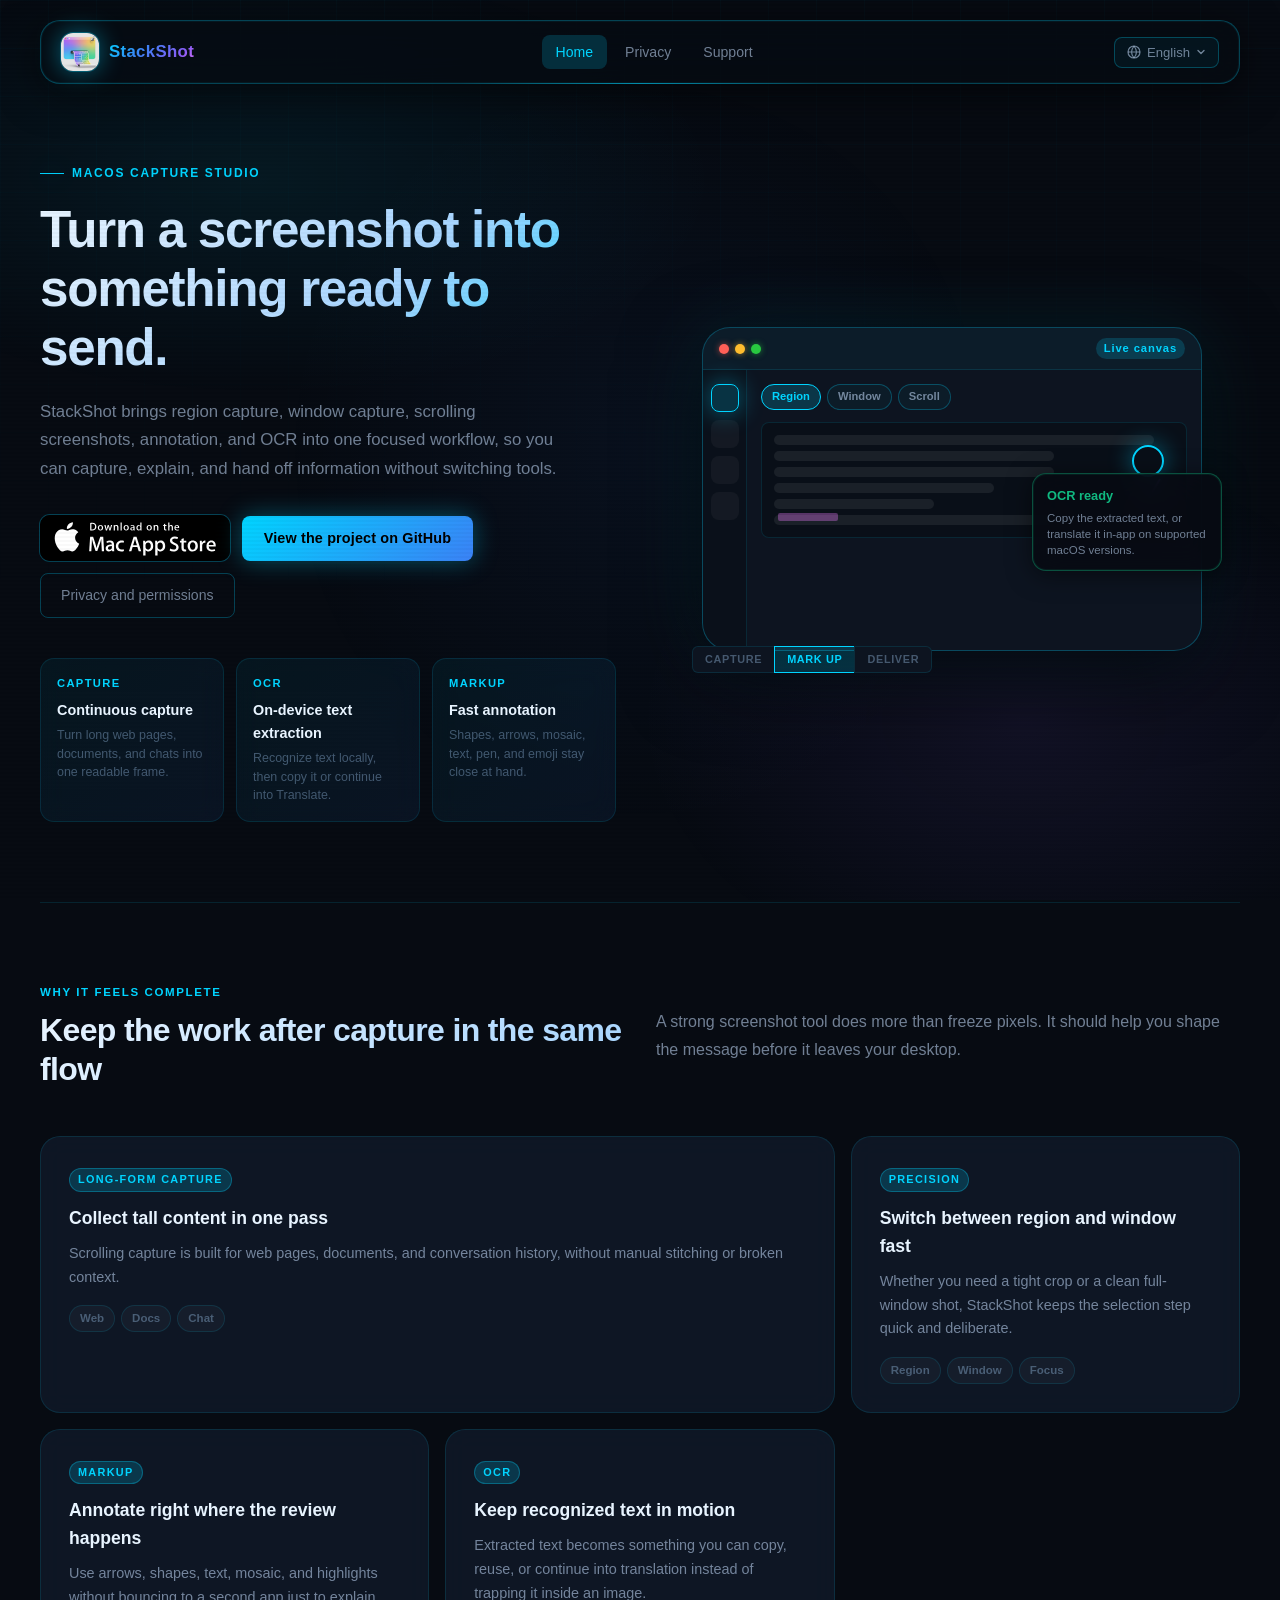
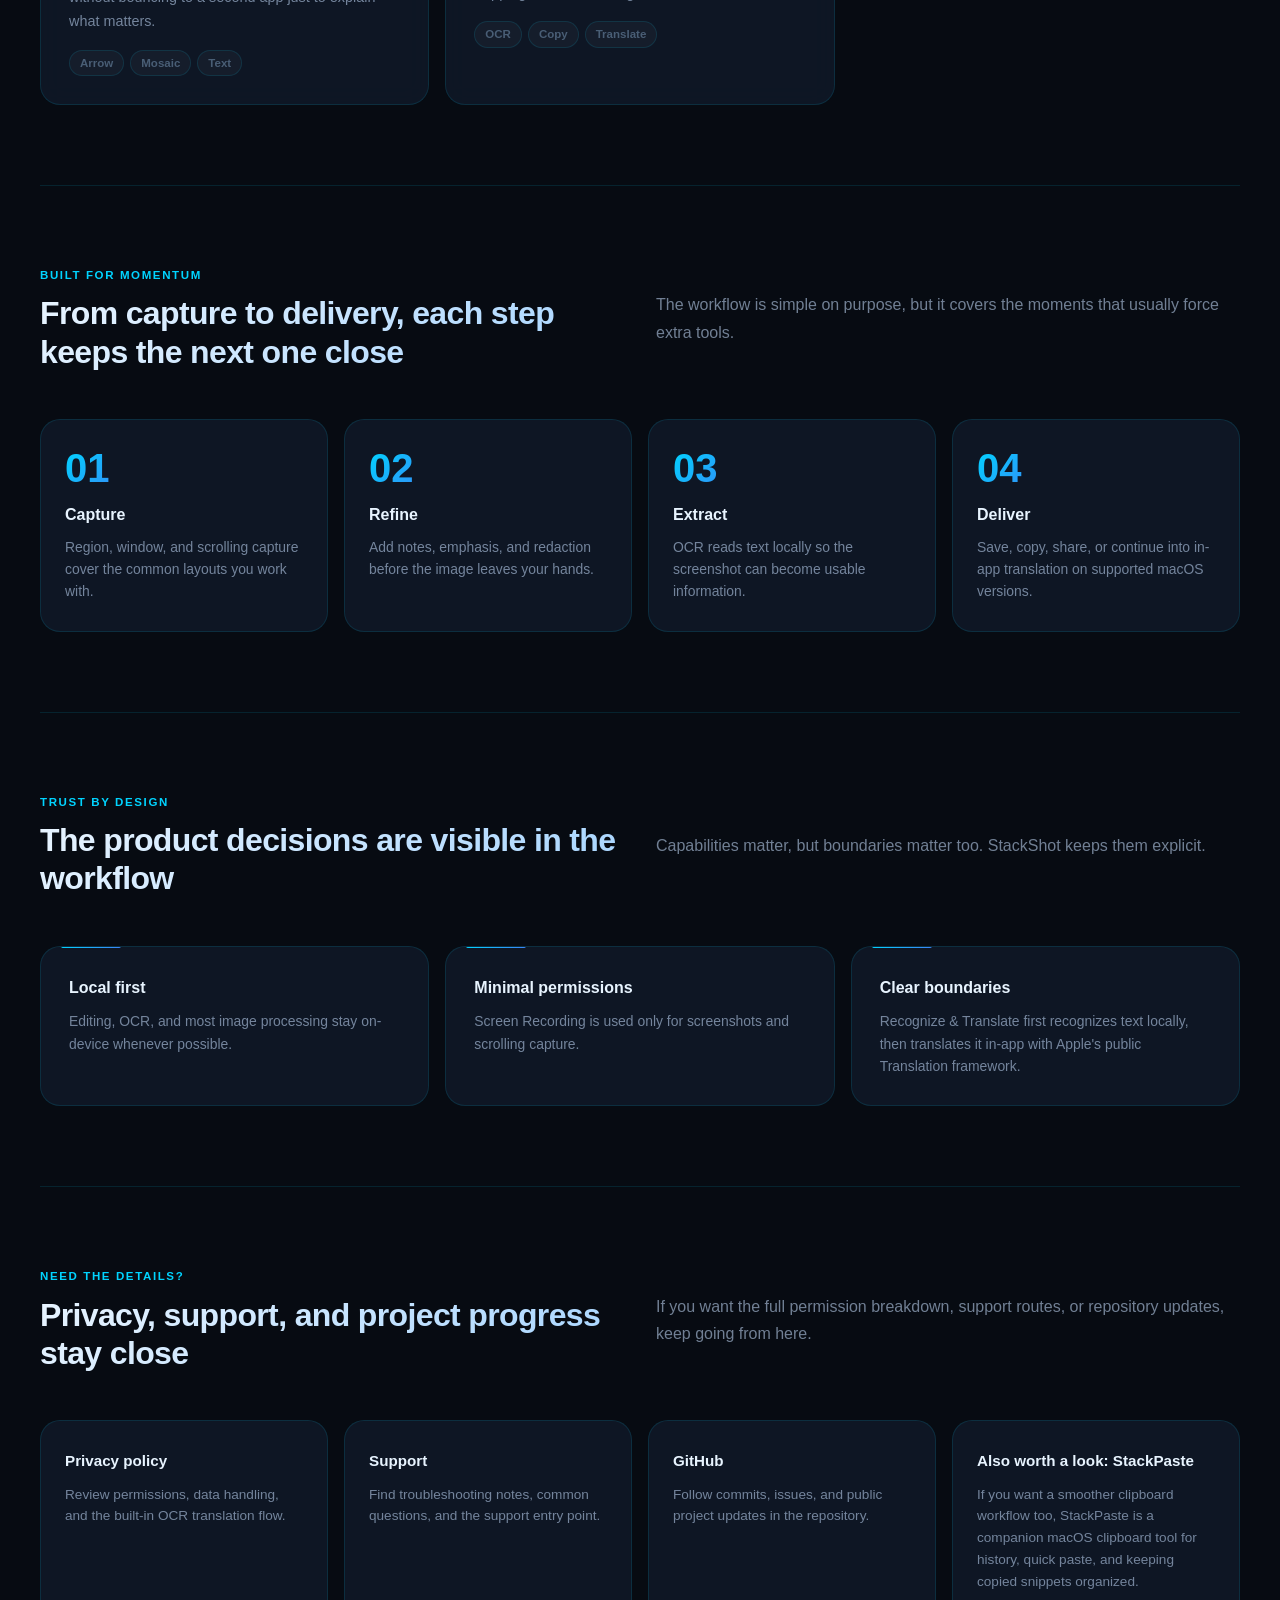
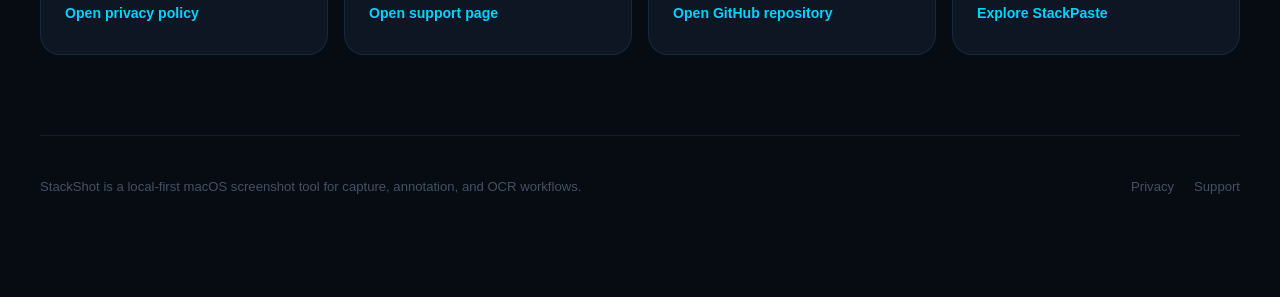
==== docs/index.html @ 02030c8c "全新重构首页网站" ====
<!doctype html>
<html lang="en">
<head>
  <meta charset="utf-8">
  <meta name="viewport" content="width=device-width, initial-scale=1">
  <meta name="description" content="StackShot is a local-first macOS screenshot tool for capture, scrolling screenshots, annotation, and OCR.">
  <title>StackShot | Capture, Annotate, and Extract Text</title>
  <link rel="stylesheet" href="./assets/site.css">
  <script defer src="./assets/site.js"></script>
</head>
<body data-page="home"
  data-title-zh-Hans="StackShot | 截图、标注与文字识别"
  data-title-zh-Hant="StackShot | 截圖、標註與文字辨識"
  data-title-en="StackShot | Capture, Annotate, and Extract Text"
  data-title-es-ES="StackShot | Captura, anota y extrae texto"
  data-title-hi="StackShot | कैप्चर, एनोटेट और टेक्स्ट निकालें"
  data-title-ar="StackShot | التقط وعلّق واستخرج النص"
  data-title-pt-BR="StackShot | Capture, anote e extraia texto"
  data-title-fr="StackShot | Capturer, annoter et extraire du texte"
  data-title-ru="StackShot | Снимки, аннотации и извлечение текста"
  data-title-de="StackShot | Aufnehmen, annotieren und Text extrahieren"
  data-title-ja="StackShot | キャプチャ、注釈、OCR"
  data-title-ko="StackShot | 캡처, 주석, 텍스트 추출"
  data-title-id="StackShot | Tangkap, Anotasi, dan Ekstrak Teks"
  data-title-it="StackShot | Cattura, Annota ed Estrai Testo"
  data-title-nl="StackShot | Vastleggen, Annoteren en Tekst Extraheren">
  <div class="page-shell">
    <header class="topbar">
      <a class="brand" href="./" data-lang-link>
        <span class="brand-logo"><img src="./assets/stackshot-logo.png" alt="StackShot logo"></span>
        <span class="brand-wordmark">StackShot</span>
      </a>
      <nav class="site-nav" aria-label="Primary">
        <a class="nav-link" href="./" data-nav-link="home" data-lang-link aria-current="page" data-copy-key="home">Home</a>
        <a class="nav-link" href="./privacy/" data-nav-link="privacy" data-lang-link data-copy-key="privacy">Privacy</a>
        <a class="nav-link" href="./support/" data-nav-link="support" data-lang-link data-copy-key="support">Support</a>
      </nav>
      <div data-language-switcher></div>
    </header>

    <main>
      <section class="lang-panel" data-lang-panel="zh-Hans" hidden>
        <div class="hero">
          <div class="hero-copy">
            <div class="eyebrow">macOS 截图工作台</div>
            <h1>把截图，从瞬间记录变成可直接交付的成果。</h1>
            <p class="hero-kicker">StackShot 将区域截图、窗口截图、滚动长截图、标注和 OCR 放进一条连贯流程里，让你在捕获、整理和输出信息时不必频繁切换工具。</p>
            <div class="button-row">
              <a class="app-store-badge-link" href="https://apps.apple.com/app/id6762500028" target="_blank" rel="noopener noreferrer" aria-label="在 Mac App Store 下载 StackShot">
                <img class="app-store-badge" src="./assets/download-on-the-mac-app-store.svg" alt="在 Mac App Store 下载">
              </a>
              <a class="primary-link" href="https://github.com/yingkong1987/StackShot">在 GitHub 查看项目</a>
              <a class="ghost-link" href="./privacy/" data-lang-link>查看隐私与权限说明</a>
            </div>
            <div class="hero-stats">
              <article class="stat-card">
                <span class="stat-label">Capture</span>
                <strong>滚动长截图</strong>
                <p>把网页、文档和聊天记录整理成一张连续画面。</p>
              </article>
              <article class="stat-card">
                <span class="stat-label">OCR</span>
                <strong>本机文字识别</strong>
                <p>识别文字后可直接复制，也可在支持的系统版本上继续进行应用内翻译。</p>
              </article>
              <article class="stat-card">
                <span class="stat-label">Markup</span>
                <strong>快速标注</strong>
                <p>箭头、马赛克、文字、画笔和图形工具随手可用。</p>
              </article>
            </div>
          </div>
          <div class="hero-visual">
            <div class="product-stage">
              <div class="stage-window">
                <div class="stage-topbar">
                  <div class="window-dots" aria-hidden="true">
                    <span class="window-dot window-dot-coral"></span>
                    <span class="window-dot window-dot-amber"></span>
                    <span class="window-dot window-dot-teal"></span>
                  </div>
                  <span class="stage-status">编辑中</span>
                </div>
                <div class="stage-body">
                  <div class="stage-sidebar" aria-hidden="true">
                    <span class="stage-tool is-active"></span>
                    <span class="stage-tool"></span>
                    <span class="stage-tool"></span>
                    <span class="stage-tool"></span>
                  </div>
                  <div class="stage-main">
                    <div class="stage-chip-row">
                      <span class="stage-chip">区域</span>
                      <span class="stage-chip">窗口</span>
                      <span class="stage-chip">长页</span>
                    </div>
                    <div class="stage-canvas">
                      <div class="canvas-sheet">
                        <div class="sheet-block sheet-block-wide"></div>
                        <div class="sheet-block sheet-block-medium"></div>
                        <div class="sheet-block sheet-block-medium"></div>
                        <div class="sheet-block sheet-block-tall"></div>
                        <div class="sheet-block sheet-block-short"></div>
                        <div class="sheet-block sheet-block-medium"></div>
                        <div class="annotation annotation-ring"></div>
                        <div class="annotation annotation-highlight"></div>
                        <div class="annotation annotation-arrow"></div>
                      </div>
                    </div>
                  </div>
                </div>
              </div>
              <div class="stage-floating-note">
                <strong>识别就绪</strong>
                <p>识别出的文字可以直接复制，或在支持的系统版本上继续进行应用内翻译。</p>
              </div>
              <div class="stage-flow">
                <span>捕获</span>
                <span>标注</span>
                <span>导出</span>
              </div>
            </div>
          </div>
        </div>

        <section class="home-section">
          <div class="section-head">
            <div>
              <p class="section-kicker">产品节奏</p>
              <h2>把后续处理也留在同一条工作流里</h2>
            </div>
            <p class="section-intro">优秀的截图工具，不只是截到画面，还要把整理、解释和传递这一步做顺。</p>
          </div>
          <div class="feature-showcase">
            <article class="feature-panel feature-panel-primary feature-panel-wide">
              <span class="feature-badge">Long-form capture</span>
              <h3>大幅内容一次收齐</h3>
              <p>滚动长截图适合网页、文档和聊天记录，不需要手动拼接，也不必担心关键信息断开。</p>
              <div class="feature-tags">
                <span>网页</span>
                <span>文档</span>
                <span>聊天记录</span>
              </div>
            </article>
            <article class="feature-panel">
              <span class="feature-badge">Precision</span>
              <h3>窗口与区域切换足够快</h3>
              <p>无论是框选局部，还是捕获完整窗口，StackShot 都能让你在需要的粒度上快速落点。</p>
              <div class="feature-tags">
                <span>区域截图</span>
                <span>窗口截图</span>
                <span>聚焦信息</span>
              </div>
            </article>
            <article class="feature-panel">
              <span class="feature-badge">Markup</span>
              <h3>标注直接围绕重点展开</h3>
              <p>常用形状、箭头、文字、马赛克和表情就在手边，反馈和说明不需要再切到其他软件。</p>
              <div class="feature-tags">
                <span>箭头</span>
                <span>马赛克</span>
                <span>文字</span>
              </div>
            </article>
            <article class="feature-panel">
              <span class="feature-badge">OCR</span>
              <h3>识别后的文字继续流动</h3>
              <p>OCR 结果可以用来复制、整理或继续翻译，让截图不只是图片，也成为可继续处理的信息入口。</p>
              <div class="feature-tags">
                <span>OCR</span>
                <span>复制</span>
                <span>内置翻译</span>
              </div>
            </article>
          </div>
        </section>

        <section class="home-section">
          <div class="section-head">
            <div>
              <p class="section-kicker">工作流</p>
              <h2>为高频工作准备的节奏</h2>
            </div>
            <p class="section-intro">从捕获到分享，每一步都让下一步触手可及。</p>
          </div>
          <div class="workflow-grid">
            <article class="workflow-step">
              <span class="workflow-index">01</span>
              <h3>捕获</h3>
              <p>区域、窗口和滚动长截图覆盖最常见的内容形态。</p>
            </article>
            <article class="workflow-step">
              <span class="workflow-index">02</span>
              <h3>整理</h3>
              <p>用标注工具把重点、说明和敏感信息处理清楚。</p>
            </article>
            <article class="workflow-step">
              <span class="workflow-index">03</span>
              <h3>提取</h3>
              <p>在设备本机识别文本，保留后续复制与使用的空间。</p>
            </article>
            <article class="workflow-step">
              <span class="workflow-index">04</span>
              <h3>交付</h3>
              <p>保存、复制、分享，或在支持的系统版本上直接在应用内继续翻译。</p>
            </article>
          </div>
        </section>

        <section class="home-section trust-strip-wrap">
          <div class="section-head">
            <div>
              <p class="section-kicker">边界与信任</p>
              <h2>设计选择也服务于信任</h2>
            </div>
            <p class="section-intro">StackShot 的能力建立在明确、克制的产品边界上。</p>
          </div>
          <div class="trust-strip">
            <article class="trust-card">
              <h3>本地优先</h3>
              <p>截图编辑、OCR 与大部分图像处理都尽量在设备本机完成。</p>
            </article>
            <article class="trust-card">
              <h3>权限克制</h3>
              <p>屏幕录制仅用于截图与滚动截图。</p>
            </article>
            <article class="trust-card">
              <h3>边界清晰</h3>
              <p>“识别并翻译”会先在本机识别文字，再通过 Apple 官方 Translation 框架在应用内完成翻译。</p>
            </article>
          </div>
        </section>

        <section class="home-section">
          <div class="section-head">
            <div>
              <p class="section-kicker">继续了解</p>
              <h2>继续了解 StackShot</h2>
            </div>
            <p class="section-intro">如果你需要具体的权限说明、支持路径或项目进展，可以从这里继续。</p>
          </div>
          <div class="resource-grid">
            <article class="resource-card">
              <h3>隐私政策</h3>
              <p>了解权限、数据处理方式与 OCR 翻译流程。</p>
              <a class="secondary-link" href="./privacy/" data-lang-link>打开隐私政策</a>
            </article>
            <article class="resource-card">
              <h3>支持</h3>
              <p>查看常见问题、排查建议与问题反馈入口。</p>
              <a class="secondary-link" href="./support/" data-lang-link>打开支持页面</a>
            </article>
            <article class="resource-card">
              <h3>GitHub</h3>
              <p>查看项目仓库、更新记录和公开 issue。</p>
              <a class="secondary-link" href="https://github.com/yingkong1987/StackShot">前往 GitHub</a>
            </article>
            <article class="resource-card">
              <h3>同作者推荐：StackPaste</h3>
              <p>如果你也想把复制、历史记录和快速粘贴整理得更顺手，可以看看这款 macOS 剪贴板工具。</p>
              <a class="secondary-link" href="https://www.stackpaste.cn/">了解 StackPaste</a>
            </article>
          </div>
        </section>
      </section>

      <section class="lang-panel" data-lang-panel="zh-Hant" hidden>
        <div class="hero">
          <div class="hero-copy">
            <div class="eyebrow">macOS 截圖工作台</div>
            <h1>把截圖，從瞬間記錄整理成可直接交付的成果。</h1>
            <p class="hero-kicker">StackShot 將區域截圖、視窗截圖、捲動長截圖、標註與 OCR 放進一條連貫流程中，讓你在擷取、整理與輸出資訊時不用頻繁切換工具。</p>
            <div class="button-row">
              <a class="app-store-badge-link" href="https://apps.apple.com/app/id6762500028" target="_blank" rel="noopener noreferrer" aria-label="在 Mac App Store 下載 StackShot">
                <img class="app-store-badge" src="./assets/download-on-the-mac-app-store.svg" alt="在 Mac App Store 下載">
              </a>
              <a class="primary-link" href="https://github.com/yingkong1987/StackShot">在 GitHub 查看專案</a>
              <a class="ghost-link" href="./privacy/" data-lang-link>查看隱私與權限說明</a>
            </div>
            <div class="hero-stats">
              <article class="stat-card">
                <span class="stat-label">Capture</span>
                <strong>捲動長截圖</strong>
                <p>把網頁、文件與聊天記錄整理成一張連續畫面。</p>
              </article>
              <article class="stat-card">
                <span class="stat-label">OCR</span>
                <strong>本機文字辨識</strong>
                <p>辨識文字後可直接複製，也可在支援的系統版本上繼續進行 App 內翻譯。</p>
              </article>
              <article class="stat-card">
                <span class="stat-label">Markup</span>
                <strong>快速標註</strong>
                <p>箭頭、馬賽克、文字、畫筆與圖形工具隨手可用。</p>
              </article>
            </div>
          </div>
          <div class="hero-visual">
            <div class="product-stage">
              <div class="stage-window">
                <div class="stage-topbar">
                  <div class="window-dots" aria-hidden="true">
                    <span class="window-dot window-dot-coral"></span>
                    <span class="window-dot window-dot-amber"></span>
                    <span class="window-dot window-dot-teal"></span>
                  </div>
                  <span class="stage-status">編輯中</span>
                </div>
                <div class="stage-body">
                  <div class="stage-sidebar" aria-hidden="true">
                    <span class="stage-tool is-active"></span>
                    <span class="stage-tool"></span>
                    <span class="stage-tool"></span>
                    <span class="stage-tool"></span>
                  </div>
                  <div class="stage-main">
                    <div class="stage-chip-row">
                      <span class="stage-chip">區域</span>
                      <span class="stage-chip">視窗</span>
                      <span class="stage-chip">長頁</span>
                    </div>
                    <div class="stage-canvas">
                      <div class="canvas-sheet">
                        <div class="sheet-block sheet-block-wide"></div>
                        <div class="sheet-block sheet-block-medium"></div>
                        <div class="sheet-block sheet-block-medium"></div>
                        <div class="sheet-block sheet-block-tall"></div>
                        <div class="sheet-block sheet-block-short"></div>
                        <div class="sheet-block sheet-block-medium"></div>
                        <div class="annotation annotation-ring"></div>
                        <div class="annotation annotation-highlight"></div>
                        <div class="annotation annotation-arrow"></div>
                      </div>
                    </div>
                  </div>
                </div>
              </div>
              <div class="stage-floating-note">
                <strong>辨識就緒</strong>
                <p>辨識出的文字可以直接複製，或在支援的系統版本上繼續進行 App 內翻譯。</p>
              </div>
              <div class="stage-flow">
                <span>擷取</span>
                <span>標註</span>
                <span>輸出</span>
              </div>
            </div>
          </div>
        </div>

        <section class="home-section">
          <div class="section-head">
            <div>
              <p class="section-kicker">產品節奏</p>
              <h2>把後續處理也留在同一條工作流裡</h2>
            </div>
            <p class="section-intro">優秀的截圖工具，不只是截到畫面，還要把整理、解釋與傳遞這一步做順。</p>
          </div>
          <div class="feature-showcase">
            <article class="feature-panel feature-panel-primary feature-panel-wide">
              <span class="feature-badge">Long-form capture</span>
              <h3>大幅內容一次收齊</h3>
              <p>捲動長截圖適合網頁、文件與聊天記錄，不需要手動拼接，也不用擔心關鍵資訊斷開。</p>
              <div class="feature-tags">
                <span>網頁</span>
                <span>文件</span>
                <span>聊天記錄</span>
              </div>
            </article>
            <article class="feature-panel">
              <span class="feature-badge">Precision</span>
              <h3>視窗與區域切換足夠快</h3>
              <p>無論是框選局部，還是擷取完整視窗，StackShot 都能讓你在需要的粒度上快速落點。</p>
              <div class="feature-tags">
                <span>區域截圖</span>
                <span>視窗截圖</span>
                <span>聚焦資訊</span>
              </div>
            </article>
            <article class="feature-panel">
              <span class="feature-badge">Markup</span>
              <h3>標註直接圍繞重點展開</h3>
              <p>常用形狀、箭頭、文字、馬賽克與表情就在手邊，回饋與說明不需要再切到其他軟體。</p>
              <div class="feature-tags">
                <span>箭頭</span>
                <span>馬賽克</span>
                <span>文字</span>
              </div>
            </article>
            <article class="feature-panel">
              <span class="feature-badge">OCR</span>
              <h3>辨識後的文字繼續流動</h3>
              <p>OCR 結果可用來複製、整理或繼續翻譯，讓截圖不只是圖片，也成為可繼續處理的資訊入口。</p>
              <div class="feature-tags">
                <span>OCR</span>
                <span>複製</span>
                <span>內建翻譯</span>
              </div>
            </article>
          </div>
        </section>

        <section class="home-section">
          <div class="section-head">
            <div>
              <p class="section-kicker">工作流</p>
              <h2>為高頻工作準備的節奏</h2>
            </div>
            <p class="section-intro">從擷取到分享，每一步都讓下一步觸手可及。</p>
          </div>
          <div class="workflow-grid">
            <article class="workflow-step">
              <span class="workflow-index">01</span>
              <h3>擷取</h3>
              <p>區域、視窗與捲動長截圖覆蓋最常見的內容形態。</p>
            </article>
            <article class="workflow-step">
              <span class="workflow-index">02</span>
              <h3>整理</h3>
              <p>用標註工具把重點、說明與敏感資訊處理清楚。</p>
            </article>
            <article class="workflow-step">
              <span class="workflow-index">03</span>
              <h3>提取</h3>
              <p>在裝置本機辨識文字，保留後續複製與使用的空間。</p>
            </article>
            <article class="workflow-step">
              <span class="workflow-index">04</span>
              <h3>交付</h3>
              <p>儲存、複製、分享，或在支援的系統版本上直接在 App 內繼續翻譯。</p>
            </article>
          </div>
        </section>

        <section class="home-section trust-strip-wrap">
          <div class="section-head">
            <div>
              <p class="section-kicker">邊界與信任</p>
              <h2>設計選擇也服務於信任</h2>
            </div>
            <p class="section-intro">StackShot 的能力建立在明確、克制的產品邊界上。</p>
          </div>
          <div class="trust-strip">
            <article class="trust-card">
              <h3>本機優先</h3>
              <p>截圖編輯、OCR 與大部分影像處理都盡量在裝置本機完成。</p>
            </article>
            <article class="trust-card">
              <h3>權限克制</h3>
              <p>螢幕錄製僅用於截圖與捲動截圖。</p>
            </article>
            <article class="trust-card">
              <h3>邊界清晰</h3>
              <p>「辨識並翻譯」會先在本機辨識文字，再透過 Apple 官方 Translation 框架在 App 內完成翻譯。</p>
            </article>
          </div>
        </section>

        <section class="home-section">
          <div class="section-head">
            <div>
              <p class="section-kicker">繼續了解</p>
              <h2>繼續了解 StackShot</h2>
            </div>
            <p class="section-intro">如果你需要具體的權限說明、支援路徑或專案進展，可以從這裡繼續。</p>
          </div>
          <div class="resource-grid">
            <article class="resource-card">
              <h3>隱私政策</h3>
              <p>了解權限、資料處理方式與 OCR 翻譯流程。</p>
              <a class="secondary-link" href="./privacy/" data-lang-link>打開隱私政策</a>
            </article>
            <article class="resource-card">
              <h3>支援</h3>
              <p>查看常見問題、排查建議與問題回報入口。</p>
              <a class="secondary-link" href="./support/" data-lang-link>打開支援頁面</a>
            </article>
            <article class="resource-card">
              <h3>GitHub</h3>
              <p>查看專案倉庫、更新記錄與公開 issue。</p>
              <a class="secondary-link" href="https://github.com/yingkong1987/StackShot">前往 GitHub</a>
            </article>
            <article class="resource-card">
              <h3>同作者推薦：StackPaste</h3>
              <p>如果你也想把複製、歷史記錄與快速貼上整理得更順手，可以看看這款 macOS 剪貼簿工具。</p>
              <a class="secondary-link" href="https://www.stackpaste.cn/">了解 StackPaste</a>
            </article>
          </div>
        </section>
      </section>

      <section class="lang-panel" data-lang-panel="en" hidden>
        <div class="hero">
          <div class="hero-copy">
            <div class="eyebrow">macOS capture studio</div>
            <h1>Turn a screenshot into something ready to send.</h1>
            <p class="hero-kicker">StackShot brings region capture, window capture, scrolling screenshots, annotation, and OCR into one focused workflow, so you can capture, explain, and hand off information without switching tools.</p>
            <div class="button-row">
              <a class="app-store-badge-link" href="https://apps.apple.com/app/id6762500028" target="_blank" rel="noopener noreferrer" aria-label="Download StackShot on the Mac App Store">
                <img class="app-store-badge" src="./assets/download-on-the-mac-app-store.svg" alt="Download on the Mac App Store">
              </a>
              <a class="primary-link" href="https://github.com/yingkong1987/StackShot">View the project on GitHub</a>
              <a class="ghost-link" href="./privacy/" data-lang-link>Privacy and permissions</a>
            </div>
            <div class="hero-stats">
              <article class="stat-card">
                <span class="stat-label">Capture</span>
                <strong>Continuous capture</strong>
                <p>Turn long web pages, documents, and chats into one readable frame.</p>
              </article>
              <article class="stat-card">
                <span class="stat-label">OCR</span>
                <strong>On-device text extraction</strong>
                <p>Recognize text locally, then copy it or continue into Translate.</p>
              </article>
              <article class="stat-card">
                <span class="stat-label">Markup</span>
                <strong>Fast annotation</strong>
                <p>Shapes, arrows, mosaic, text, pen, and emoji stay close at hand.</p>
              </article>
            </div>
          </div>
          <div class="hero-visual">
            <div class="product-stage">
              <div class="stage-window">
                <div class="stage-topbar">
                  <div class="window-dots" aria-hidden="true">
                    <span class="window-dot window-dot-coral"></span>
                    <span class="window-dot window-dot-amber"></span>
                    <span class="window-dot window-dot-teal"></span>
                  </div>
                  <span class="stage-status">Live canvas</span>
                </div>
                <div class="stage-body">
                  <div class="stage-sidebar" aria-hidden="true">
                    <span class="stage-tool is-active"></span>
                    <span class="stage-tool"></span>
                    <span class="stage-tool"></span>
                    <span class="stage-tool"></span>
                  </div>
                  <div class="stage-main">
                    <div class="stage-chip-row">
                      <span class="stage-chip">Region</span>
                      <span class="stage-chip">Window</span>
                      <span class="stage-chip">Scroll</span>
                    </div>
                    <div class="stage-canvas">
                      <div class="canvas-sheet">
                        <div class="sheet-block sheet-block-wide"></div>
                        <div class="sheet-block sheet-block-medium"></div>
                        <div class="sheet-block sheet-block-medium"></div>
                        <div class="sheet-block sheet-block-tall"></div>
                        <div class="sheet-block sheet-block-short"></div>
                        <div class="sheet-block sheet-block-medium"></div>
                        <div class="annotation annotation-ring"></div>
                        <div class="annotation annotation-highlight"></div>
                        <div class="annotation annotation-arrow"></div>
                      </div>
                    </div>
                  </div>
                </div>
              </div>
              <div class="stage-floating-note">
                <strong>OCR ready</strong>
                <p>Copy the extracted text, or translate it in-app on supported macOS versions.</p>
              </div>
              <div class="stage-flow">
                <span>Capture</span>
                <span>Mark up</span>
                <span>Deliver</span>
              </div>
            </div>
          </div>
        </div>

        <section class="home-section">
          <div class="section-head">
            <div>
              <p class="section-kicker">Why it feels complete</p>
              <h2>Keep the work after capture in the same flow</h2>
            </div>
            <p class="section-intro">A strong screenshot tool does more than freeze pixels. It should help you shape the message before it leaves your desktop.</p>
          </div>
          <div class="feature-showcase">
            <article class="feature-panel feature-panel-primary feature-panel-wide">
              <span class="feature-badge">Long-form capture</span>
              <h3>Collect tall content in one pass</h3>
              <p>Scrolling capture is built for web pages, documents, and conversation history, without manual stitching or broken context.</p>
              <div class="feature-tags">
                <span>Web</span>
                <span>Docs</span>
                <span>Chat</span>
              </div>
            </article>
            <article class="feature-panel">
              <span class="feature-badge">Precision</span>
              <h3>Switch between region and window fast</h3>
              <p>Whether you need a tight crop or a clean full-window shot, StackShot keeps the selection step quick and deliberate.</p>
              <div class="feature-tags">
                <span>Region</span>
                <span>Window</span>
                <span>Focus</span>
              </div>
            </article>
            <article class="feature-panel">
              <span class="feature-badge">Markup</span>
              <h3>Annotate right where the review happens</h3>
              <p>Use arrows, shapes, text, mosaic, and highlights without bouncing to a second app just to explain what matters.</p>
              <div class="feature-tags">
                <span>Arrow</span>
                <span>Mosaic</span>
                <span>Text</span>
              </div>
            </article>
            <article class="feature-panel">
              <span class="feature-badge">OCR</span>
              <h3>Keep recognized text in motion</h3>
              <p>Extracted text becomes something you can copy, reuse, or continue into translation instead of trapping it inside an image.</p>
              <div class="feature-tags">
                <span>OCR</span>
                <span>Copy</span>
                <span>Translate</span>
              </div>
            </article>
          </div>
        </section>

        <section class="home-section">
          <div class="section-head">
            <div>
              <p class="section-kicker">Built for momentum</p>
              <h2>From capture to delivery, each step keeps the next one close</h2>
            </div>
            <p class="section-intro">The workflow is simple on purpose, but it covers the moments that usually force extra tools.</p>
          </div>
          <div class="workflow-grid">
            <article class="workflow-step">
              <span class="workflow-index">01</span>
              <h3>Capture</h3>
              <p>Region, window, and scrolling capture cover the common layouts you work with.</p>
            </article>
            <article class="workflow-step">
              <span class="workflow-index">02</span>
              <h3>Refine</h3>
              <p>Add notes, emphasis, and redaction before the image leaves your hands.</p>
            </article>
            <article class="workflow-step">
              <span class="workflow-index">03</span>
              <h3>Extract</h3>
              <p>OCR reads text locally so the screenshot can become usable information.</p>
            </article>
            <article class="workflow-step">
              <span class="workflow-index">04</span>
              <h3>Deliver</h3>
              <p>Save, copy, share, or continue into in-app translation on supported macOS versions.</p>
            </article>
          </div>
        </section>

        <section class="home-section trust-strip-wrap">
          <div class="section-head">
            <div>
              <p class="section-kicker">Trust by design</p>
              <h2>The product decisions are visible in the workflow</h2>
            </div>
            <p class="section-intro">Capabilities matter, but boundaries matter too. StackShot keeps them explicit.</p>
          </div>
          <div class="trust-strip">
            <article class="trust-card">
              <h3>Local first</h3>
              <p>Editing, OCR, and most image processing stay on-device whenever possible.</p>
            </article>
            <article class="trust-card">
              <h3>Minimal permissions</h3>
              <p>Screen Recording is used only for screenshots and scrolling capture.</p>
            </article>
            <article class="trust-card">
              <h3>Clear boundaries</h3>
              <p>Recognize &amp; Translate first recognizes text locally, then translates it in-app with Apple's public Translation framework.</p>
            </article>
          </div>
        </section>

        <section class="home-section">
          <div class="section-head">
            <div>
              <p class="section-kicker">Need the details?</p>
              <h2>Privacy, support, and project progress stay close</h2>
            </div>
            <p class="section-intro">If you want the full permission breakdown, support routes, or repository updates, keep going from here.</p>
          </div>
          <div class="resource-grid">
            <article class="resource-card">
              <h3>Privacy policy</h3>
              <p>Review permissions, data handling, and the built-in OCR translation flow.</p>
              <a class="secondary-link" href="./privacy/" data-lang-link>Open privacy policy</a>
            </article>
            <article class="resource-card">
              <h3>Support</h3>
              <p>Find troubleshooting notes, common questions, and the support entry point.</p>
              <a class="secondary-link" href="./support/" data-lang-link>Open support page</a>
            </article>
            <article class="resource-card">
              <h3>GitHub</h3>
              <p>Follow commits, issues, and public project updates in the repository.</p>
              <a class="secondary-link" href="https://github.com/yingkong1987/StackShot">Open GitHub repository</a>
            </article>
            <article class="resource-card">
              <h3>Also worth a look: StackPaste</h3>
              <p>If you want a smoother clipboard workflow too, StackPaste is a companion macOS clipboard tool for history, quick paste, and keeping copied snippets organized.</p>
              <a class="secondary-link" href="https://www.stackpaste.cn/">Explore StackPaste</a>
            </article>
          </div>
        </section>
      </section>

      <section class="lang-panel" data-lang-panel="ja" hidden>
        <div class="hero">
          <div class="hero-copy">
            <div class="eyebrow">macOS キャプチャスタジオ</div>
            <h1>スクリーンショットを、そのまま渡せる成果物まで整える。</h1>
            <p class="hero-kicker">StackShot は範囲キャプチャ、ウインドウキャプチャ、スクロール長尺キャプチャ、注釈、OCR をひとつの流れにまとめ、情報を整理して共有するまでの手数を減らします。</p>
            <div class="button-row">
              <a class="app-store-badge-link" href="https://apps.apple.com/app/id6762500028" target="_blank" rel="noopener noreferrer" aria-label="Mac App Store で StackShot をダウンロード">
                <img class="app-store-badge" src="./assets/download-on-the-mac-app-store.svg" alt="Mac App Store でダウンロード">
              </a>
              <a class="primary-link" href="https://github.com/yingkong1987/StackShot">GitHub でプロジェクトを見る</a>
              <a class="ghost-link" href="./privacy/" data-lang-link>プライバシーと権限を見る</a>
            </div>
            <div class="hero-stats">
              <article class="stat-card">
                <span class="stat-label">Capture</span>
                <strong>長い画面を一枚に</strong>
                <p>Web ページ、書類、チャット履歴を連続した一枚としてまとめられます。</p>
              </article>
              <article class="stat-card">
                <span class="stat-label">OCR</span>
                <strong>デバイス上で文字認識</strong>
                <p>認識した文字はそのままコピーでき、必要なら翻訳にも引き継げます。</p>
              </article>
              <article class="stat-card">
                <span class="stat-label">Markup</span>
                <strong>注釈を素早く追加</strong>
                <p>図形、矢印、モザイク、テキスト、ペン、絵文字をすぐ使えます。</p>
              </article>
            </div>
          </div>
          <div class="hero-visual">
            <div class="product-stage">
              <div class="stage-window">
                <div class="stage-topbar">
                  <div class="window-dots" aria-hidden="true">
                    <span class="window-dot window-dot-coral"></span>
                    <span class="window-dot window-dot-amber"></span>
                    <span class="window-dot window-dot-teal"></span>
                  </div>
                  <span class="stage-status">編集中</span>
                </div>
                <div class="stage-body">
                  <div class="stage-sidebar" aria-hidden="true">
                    <span class="stage-tool is-active"></span>
                    <span class="stage-tool"></span>
                    <span class="stage-tool"></span>
                    <span class="stage-tool"></span>
                  </div>
                  <div class="stage-main">
                    <div class="stage-chip-row">
                      <span class="stage-chip">範囲</span>
                      <span class="stage-chip">ウインドウ</span>
                      <span class="stage-chip">長尺</span>
                    </div>
                    <div class="stage-canvas">
                      <div class="canvas-sheet">
                        <div class="sheet-block sheet-block-wide"></div>
                        <div class="sheet-block sheet-block-medium"></div>
                        <div class="sheet-block sheet-block-medium"></div>
                        <div class="sheet-block sheet-block-tall"></div>
                        <div class="sheet-block sheet-block-short"></div>
                        <div class="sheet-block sheet-block-medium"></div>
                        <div class="annotation annotation-ring"></div>
                        <div class="annotation annotation-highlight"></div>
                        <div class="annotation annotation-arrow"></div>
                      </div>
                    </div>
                  </div>
                </div>
              </div>
              <div class="stage-floating-note">
                <strong>OCR 準備完了</strong>
                <p>認識した文字はコピーするか、対応する macOS バージョンではアプリ内で翻訳できます。</p>
              </div>
              <div class="stage-flow">
                <span>キャプチャ</span>
                <span>注釈</span>
                <span>共有</span>
              </div>
            </div>
          </div>
        </div>

        <section class="home-section">
          <div class="section-head">
            <div>
              <p class="section-kicker">使い心地の理由</p>
              <h2>キャプチャ後の作業も同じ流れの中に置く</h2>
            </div>
            <p class="section-intro">優れたスクリーンショットツールは、画面を止めるだけでは足りません。伝わる形に整えるところまで支える必要があります。</p>
          </div>
          <div class="feature-showcase">
            <article class="feature-panel feature-panel-primary feature-panel-wide">
              <span class="feature-badge">Long-form capture</span>
              <h3>長い内容を一回でまとめる</h3>
              <p>スクロール長尺キャプチャは Web ページ、書類、会話履歴に向いており、手作業での結合や文脈の分断を避けられます。</p>
              <div class="feature-tags">
                <span>Web</span>
                <span>書類</span>
                <span>チャット</span>
              </div>
            </article>
            <article class="feature-panel">
              <span class="feature-badge">Precision</span>
              <h3>範囲とウインドウを素早く切り替える</h3>
              <p>細かい切り抜きでも、整ったウインドウ全体のキャプチャでも、必要な粒度へすばやく合わせられます。</p>
              <div class="feature-tags">
                <span>範囲</span>
                <span>ウインドウ</span>
                <span>焦点</span>
              </div>
            </article>
            <article class="feature-panel">
              <span class="feature-badge">Markup</span>
              <h3>レビューの文脈でそのまま注釈する</h3>
              <p>矢印、図形、テキスト、モザイク、ハイライトを、その場で加えられるので説明のためだけに別アプリへ移る必要がありません。</p>
              <div class="feature-tags">
                <span>矢印</span>
                <span>モザイク</span>
                <span>テキスト</span>
              </div>
            </article>
            <article class="feature-panel">
              <span class="feature-badge">OCR</span>
              <h3>認識した文字を次の作業へ渡す</h3>
              <p>OCR で取り出した文字はコピー、再利用、翻訳へと続けられ、画像の中に閉じ込められません。</p>
              <div class="feature-tags">
                <span>OCR</span>
                <span>コピー</span>
                <span>翻訳</span>
              </div>
            </article>
          </div>
        </section>

        <section class="home-section">
          <div class="section-head">
            <div>
              <p class="section-kicker">作業の勢いを止めない</p>
              <h2>キャプチャから受け渡しまで、次の一手が近い</h2>
            </div>
            <p class="section-intro">流れはシンプルですが、通常は別ツールが必要になる場面までカバーします。</p>
          </div>
          <div class="workflow-grid">
            <article class="workflow-step">
              <span class="workflow-index">01</span>
              <h3>キャプチャ</h3>
              <p>範囲、ウインドウ、スクロール長尺キャプチャで、よくあるレイアウトを押さえます。</p>
            </article>
            <article class="workflow-step">
              <span class="workflow-index">02</span>
              <h3>整える</h3>
              <p>注釈で強調、説明、マスキングを画像の上で完結できます。</p>
            </article>
            <article class="workflow-step">
              <span class="workflow-index">03</span>
              <h3>抽出</h3>
              <p>OCR がデバイス上で文字を読み取り、使える情報へ変えます。</p>
            </article>
            <article class="workflow-step">
              <span class="workflow-index">04</span>
              <h3>受け渡す</h3>
              <p>保存、コピー、共有、または対応する macOS バージョンではアプリ内翻訳へ進めます。</p>
            </article>
          </div>
        </section>

        <section class="home-section trust-strip-wrap">
          <div class="section-head">
            <div>
              <p class="section-kicker">信頼を前提に設計</p>
              <h2>プロダクトの境界もワークフローに表れる</h2>
            </div>
            <p class="section-intro">機能だけでなく、どこまでをアプリが担うかも明確にしています。</p>
          </div>
          <div class="trust-strip">
            <article class="trust-card">
              <h3>ローカル優先</h3>
              <p>編集、OCR、ほとんどの画像処理は、できる限りデバイス上で完結します。</p>
            </article>
            <article class="trust-card">
              <h3>権限を最小化</h3>
              <p>画面収録はスクリーンショットとスクロールキャプチャにのみ使用します。</p>
            </article>
            <article class="trust-card">
              <h3>境界が明確</h3>
              <p>「認識して翻訳」は文字をローカルで認識し、その後 Apple の公開 Translation フレームワークでアプリ内翻訳を行います。</p>
            </article>
          </div>
        </section>

        <section class="home-section">
          <div class="section-head">
            <div>
              <p class="section-kicker">詳しく見る</p>
              <h2>プライバシー、サポート、プロジェクトの進行も近くに置く</h2>
            </div>
            <p class="section-intro">権限の詳細、サポート導線、リポジトリの更新を確認したい場合はここから進めます。</p>
          </div>
          <div class="resource-grid">
            <article class="resource-card">
              <h3>プライバシーポリシー</h3>
              <p>権限、データの扱い、内蔵 OCR 翻訳の流れを確認できます。</p>
              <a class="secondary-link" href="./privacy/" data-lang-link>プライバシーポリシーを開く</a>
            </article>
            <article class="resource-card">
              <h3>サポート</h3>
              <p>よくある確認項目、トラブルシューティング、問い合わせ先をまとめています。</p>
              <a class="secondary-link" href="./support/" data-lang-link>サポートページを開く</a>
            </article>
            <article class="resource-card">
              <h3>GitHub</h3>
              <p>コミット、Issue、公開中の更新内容をリポジトリで追えます。</p>
              <a class="secondary-link" href="https://github.com/yingkong1987/StackShot">GitHub リポジトリを開く</a>
            </article>
            <article class="resource-card">
              <h3>あわせて使える StackPaste</h3>
              <p>コピー履歴や素早い貼り付けも整えたいなら、StackPaste は相性の良い macOS クリップボードツールです。</p>
              <a class="secondary-link" href="https://www.stackpaste.cn/">StackPaste を見る</a>
            </article>
          </div>
        </section>
      </section>

      <section class="lang-panel" data-lang-panel="es-ES" hidden>
        <div class="hero">
          <div class="hero-copy">
            <div class="eyebrow">Estudio de capturas para macOS</div>
            <h1>Convierte una captura en algo listo para compartir.</h1>
            <p class="hero-kicker">StackShot reúne captura de región, captura de ventana, capturas largas con desplazamiento, anotación y OCR en un único flujo para que puedas capturar, explicar y entregar información sin cambiar de herramienta.</p>
            <div class="button-row">
              <a class="app-store-badge-link" href="https://apps.apple.com/app/id6762500028" target="_blank" rel="noopener noreferrer" aria-label="Descargar StackShot en el Mac App Store">
                <img class="app-store-badge" src="https://developer.apple.com/assets/elements/badges/download-on-the-mac-app-store.svg" alt="Descargar en el Mac App Store">
              </a>
              <a class="primary-link" href="https://github.com/yingkong1987/StackShot">Ver el proyecto en GitHub</a>
              <a class="ghost-link" href="./privacy/" data-lang-link>Privacidad y permisos</a>
            </div>
            <div class="hero-stats">
              <article class="stat-card">
                <span class="stat-label">Captura</span>
                <strong>Captura continua</strong>
                <p>Convierte páginas largas, documentos y chats en un solo marco legible.</p>
              </article>
              <article class="stat-card">
                <span class="stat-label">OCR</span>
                <strong>Extracción de texto en el dispositivo</strong>
                <p>Reconoce texto localmente y luego cópialo o continúa hacia Traducción.</p>
              </article>
              <article class="stat-card">
                <span class="stat-label">Anotación</span>
                <strong>Anotación rápida</strong>
                <p>Formas, flechas, mosaico, texto, lápiz y emoji siempre a mano.</p>
              </article>
            </div>
          </div>
          <div class="hero-visual">
            <div class="product-stage">
              <div class="stage-window">
                <div class="stage-topbar">
                  <div class="window-dots" aria-hidden="true">
                    <span class="window-dot window-dot-coral"></span>
                    <span class="window-dot window-dot-amber"></span>
                    <span class="window-dot window-dot-teal"></span>
                  </div>
                  <span class="stage-status">Lienzo activo</span>
                </div>
                <div class="stage-body">
                  <div class="stage-sidebar" aria-hidden="true">
                    <span class="stage-tool is-active"></span>
                    <span class="stage-tool"></span>
                    <span class="stage-tool"></span>
                    <span class="stage-tool"></span>
                  </div>
                  <div class="stage-main">
                    <div class="stage-chip-row">
                      <span class="stage-chip">Región</span>
                      <span class="stage-chip">Ventana</span>
                      <span class="stage-chip">Desplazar</span>
                    </div>
                    <div class="stage-canvas">
                      <div class="canvas-sheet">
                        <div class="sheet-block sheet-block-wide"></div>
                        <div class="sheet-block sheet-block-medium"></div>
                        <div class="sheet-block sheet-block-medium"></div>
                        <div class="sheet-block sheet-block-tall"></div>
                        <div class="sheet-block sheet-block-short"></div>
                        <div class="sheet-block sheet-block-medium"></div>
                        <div class="annotation annotation-ring"></div>
                        <div class="annotation annotation-highlight"></div>
                        <div class="annotation annotation-arrow"></div>
                      </div>
                    </div>
                  </div>
                </div>
              </div>
              <div class="stage-floating-note">
                <strong>OCR listo</strong>
                <p>Copia el texto extraído o tradúcelo dentro de la app en las versiones compatibles de macOS.</p>
              </div>
              <div class="stage-flow">
                <span>Capturar</span>
                <span>Anotar</span>
                <span>Entregar</span>
              </div>
            </div>
          </div>
        </div>

        <section class="home-section">
          <div class="section-head">
            <div>
              <p class="section-kicker">Por qué se siente completo</p>
              <h2>Mantén el trabajo posterior a la captura dentro del mismo flujo</h2>
            </div>
            <p class="section-intro">Una buena herramienta de capturas hace más que congelar píxeles. Debe ayudarte a dar forma al mensaje antes de que salga de tu escritorio.</p>
          </div>
          <div class="feature-showcase">
            <article class="feature-panel feature-panel-primary feature-panel-wide">
              <span class="feature-badge">Captura larga</span>
              <h3>Reúne contenido alto de una sola vez</h3>
              <p>La captura con desplazamiento está pensada para páginas web, documentos e historiales de conversación, sin unir manualmente ni perder contexto.</p>
              <div class="feature-tags">
                <span>Web</span>
                <span>Docs</span>
                <span>Chat</span>
              </div>
            </article>
            <article class="feature-panel">
              <span class="feature-badge">Precisión</span>
              <h3>Cambia rápido entre región y ventana</h3>
              <p>Ya sea un recorte preciso o una captura limpia de toda la ventana, StackShot mantiene la selección rápida y controlada.</p>
              <div class="feature-tags">
                <span>Región</span>
                <span>Ventana</span>
                <span>Enfoque</span>
              </div>
            </article>
            <article class="feature-panel">
              <span class="feature-badge">Anotación</span>
              <h3>Anota justo donde sucede la revisión</h3>
              <p>Usa flechas, formas, texto, mosaico y resaltados sin saltar a otra app solo para explicar lo importante.</p>
              <div class="feature-tags">
                <span>Flecha</span>
                <span>Mosaico</span>
                <span>Texto</span>
              </div>
            </article>
            <article class="feature-panel">
              <span class="feature-badge">OCR</span>
              <h3>Mantén el texto reconocido en movimiento</h3>
              <p>El texto extraído se puede copiar, reutilizar o llevar a traducción, en lugar de quedar atrapado dentro de una imagen.</p>
              <div class="feature-tags">
                <span>OCR</span>
                <span>Copiar</span>
                <span>Traducir</span>
              </div>
            </article>
          </div>
        </section>

        <section class="home-section">
          <div class="section-head">
            <div>
              <p class="section-kicker">Hecho para no perder ritmo</p>
              <h2>De la captura a la entrega, cada paso deja el siguiente a mano</h2>
            </div>
            <p class="section-intro">El flujo es simple a propósito, pero cubre los momentos que normalmente obligan a usar herramientas extra.</p>
          </div>
          <div class="workflow-grid">
            <article class="workflow-step">
              <span class="workflow-index">01</span>
              <h3>Capturar</h3>
              <p>La captura de región, ventana y desplazamiento cubre los diseños más habituales.</p>
            </article>
            <article class="workflow-step">
              <span class="workflow-index">02</span>
              <h3>Refinar</h3>
              <p>Añade notas, énfasis y censura antes de que la imagen salga de tus manos.</p>
            </article>
            <article class="workflow-step">
              <span class="workflow-index">03</span>
              <h3>Extraer</h3>
              <p>El OCR lee el texto localmente para convertir la captura en información utilizable.</p>
            </article>
            <article class="workflow-step">
              <span class="workflow-index">04</span>
              <h3>Entregar</h3>
              <p>Guarda, copia, comparte o continúa hacia la traducción dentro de la app en las versiones compatibles de macOS.</p>
            </article>
          </div>
        </section>

        <section class="home-section trust-strip-wrap">
          <div class="section-head">
            <div>
              <p class="section-kicker">Confianza por diseño</p>
              <h2>Las decisiones del producto se reflejan en el flujo</h2>
            </div>
            <p class="section-intro">Las capacidades importan, pero los límites también. StackShot los mantiene explícitos.</p>
          </div>
          <div class="trust-strip">
            <article class="trust-card">
              <h3>Local primero</h3>
              <p>La edición, el OCR y la mayor parte del procesamiento de imagen permanecen en el dispositivo siempre que sea posible.</p>
            </article>
            <article class="trust-card">
              <h3>Permisos mínimos</h3>
              <p>La grabación de pantalla se usa solo para capturas y capturas con desplazamiento.</p>
            </article>
            <article class="trust-card">
              <h3>Límites claros</h3>
              <p>Reconocer y traducir primero reconoce el texto localmente y luego lo traduce dentro de la app con el framework público Translation de Apple.</p>
            </article>
          </div>
        </section>

        <section class="home-section">
          <div class="section-head">
            <div>
              <p class="section-kicker">¿Necesitas más detalles?</p>
              <h2>Privacidad, soporte y avance del proyecto siempre cerca</h2>
            </div>
            <p class="section-intro">Si quieres ver el detalle de permisos, las rutas de soporte o las actualizaciones del repositorio, sigue desde aquí.</p>
          </div>
          <div class="resource-grid">
            <article class="resource-card">
              <h3>Política de privacidad</h3>
              <p>Revisa permisos, manejo de datos y el flujo integrado de OCR y traducción.</p>
              <a class="secondary-link" href="./privacy/" data-lang-link>Abrir política de privacidad</a>
            </article>
            <article class="resource-card">
              <h3>Soporte</h3>
              <p>Encuentra notas de solución de problemas, preguntas comunes y el punto de entrada de soporte.</p>
              <a class="secondary-link" href="./support/" data-lang-link>Abrir página de soporte</a>
            </article>
            <article class="resource-card">
              <h3>GitHub</h3>
              <p>Sigue commits, issues y actualizaciones públicas del proyecto en el repositorio.</p>
              <a class="secondary-link" href="https://github.com/yingkong1987/StackShot">Abrir repositorio en GitHub</a>
            </article>
            <article class="resource-card">
              <h3>También vale la pena ver: StackPaste</h3>
              <p>Si también quieres un flujo de portapapeles más fluido, StackPaste es una herramienta complementaria de portapapeles para macOS con historial, pegado rápido y organización de fragmentos.</p>
              <a class="secondary-link" href="https://www.stackpaste.cn/">Explorar StackPaste</a>
            </article>
          </div>
        </section>
      </section>


      <section class="lang-panel" data-lang-panel="de" hidden>
        <div class="hero">
          <div class="hero-copy">
            <div class="eyebrow">macOS-Screenshot-Studio</div>
            <h1>Mach aus einem Screenshot etwas, das sofort weitergegeben werden kann.</h1>
            <p class="hero-kicker">StackShot vereint Bereichsaufnahme, Fensteraufnahme, Scroll-Screenshots, Annotation und OCR in einem fokussierten Ablauf, damit du Informationen ohne Werkzeugwechsel erfassen, erklären und weitergeben kannst.</p>
            <div class="button-row">
              <a class="app-store-badge-link" href="https://apps.apple.com/app/id6762500028" target="_blank" rel="noopener noreferrer" aria-label="StackShot im Mac App Store laden">
                <img class="app-store-badge" src="https://developer.apple.com/assets/elements/badges/download-on-the-mac-app-store.svg" alt="Im Mac App Store laden">
              </a>
              <a class="primary-link" href="https://github.com/yingkong1987/StackShot">Projekt auf GitHub ansehen</a>
              <a class="ghost-link" href="./privacy/" data-lang-link>Datenschutz und Berechtigungen</a>
            </div>
            <div class="hero-stats">
              <article class="stat-card">
                <span class="stat-label">Aufnahme</span>
                <strong>Durchgehende Aufnahmen</strong>
                <p>Mache aus langen Webseiten, Dokumenten und Chats einen einzigen gut lesbaren Ausschnitt.</p>
              </article>
              <article class="stat-card">
                <span class="stat-label">OCR</span>
                <strong>Texterkennung auf dem Gerät</strong>
                <p>Erkenne Text lokal und kopiere ihn oder gib ihn direkt an Übersetzen weiter.</p>
              </article>
              <article class="stat-card">
                <span class="stat-label">Markup</span>
                <strong>Schnelle Annotation</strong>
                <p>Formen, Pfeile, Mosaik, Text, Stift und Emoji bleiben jederzeit griffbereit.</p>
              </article>
            </div>
          </div>
          <div class="hero-visual">
            <div class="product-stage">
              <div class="stage-window">
                <div class="stage-topbar">
                  <div class="window-dots" aria-hidden="true">
                    <span class="window-dot window-dot-coral"></span>
                    <span class="window-dot window-dot-amber"></span>
                    <span class="window-dot window-dot-teal"></span>
                  </div>
                  <span class="stage-status">Live-Arbeitsfläche</span>
                </div>
                <div class="stage-body">
                  <div class="stage-sidebar" aria-hidden="true">
                    <span class="stage-tool is-active"></span>
                    <span class="stage-tool"></span>
                    <span class="stage-tool"></span>
                    <span class="stage-tool"></span>
                  </div>
                  <div class="stage-main">
                    <div class="stage-chip-row">
                      <span class="stage-chip">Bereich</span>
                      <span class="stage-chip">Fenster</span>
                      <span class="stage-chip">Scrollen</span>
                    </div>
                    <div class="stage-canvas">
                      <div class="canvas-sheet">
                        <div class="sheet-block sheet-block-wide"></div>
                        <div class="sheet-block sheet-block-medium"></div>
                        <div class="sheet-block sheet-block-medium"></div>
                        <div class="sheet-block sheet-block-tall"></div>
                        <div class="sheet-block sheet-block-short"></div>
                        <div class="sheet-block sheet-block-medium"></div>
                        <div class="annotation annotation-ring"></div>
                        <div class="annotation annotation-highlight"></div>
                        <div class="annotation annotation-arrow"></div>
                      </div>
                    </div>
                  </div>
                </div>
              </div>
              <div class="stage-floating-note">
                <strong>OCR bereit</strong>
                <p>Kopiere den extrahierten Text oder übersetze ihn in unterstützten macOS-Versionen direkt in der App.</p>
              </div>
              <div class="stage-flow">
                <span>Aufnehmen</span>
                <span>Annotieren</span>
                <span>Liefern</span>
              </div>
            </div>
          </div>
        </div>

        <section class="home-section">
          <div class="section-head">
            <div>
              <p class="section-kicker">Warum es vollständig wirkt</p>
              <h2>Behalte die Arbeit nach der Aufnahme im selben Ablauf</h2>
            </div>
            <p class="section-intro">Ein starkes Screenshot-Werkzeug friert nicht nur Pixel ein. Es hilft dir, die Aussage zu formen, bevor sie deinen Desktop verlässt.</p>
          </div>
          <div class="feature-showcase">
            <article class="feature-panel feature-panel-primary feature-panel-wide">
              <span class="feature-badge">Lange Aufnahmen</span>
              <h3>Lange Inhalte in einem Durchgang erfassen</h3>
              <p>Scroll-Aufnahmen eignen sich für Webseiten, Dokumente und Gesprächsverläufe, ganz ohne manuelles Zusammensetzen oder verlorenen Kontext.</p>
              <div class="feature-tags">
                <span>Web</span>
                <span>Dokumente</span>
                <span>Chat</span>
              </div>
            </article>
            <article class="feature-panel">
              <span class="feature-badge">Präzision</span>
              <h3>Schnell zwischen Bereich und Fenster wechseln</h3>
              <p>Ob enger Zuschnitt oder saubere Vollfenster-Aufnahme: StackShot hält die Auswahl schnell und gezielt.</p>
              <div class="feature-tags">
                <span>Bereich</span>
                <span>Fenster</span>
                <span>Fokus</span>
              </div>
            </article>
            <article class="feature-panel">
              <span class="feature-badge">Markup</span>
              <h3>Direkt dort annotieren, wo geprüft wird</h3>
              <p>Nutze Pfeile, Formen, Text, Mosaik und Hervorhebungen, ohne nur zum Erklären in eine zweite App springen zu müssen.</p>
              <div class="feature-tags">
                <span>Pfeil</span>
                <span>Mosaik</span>
                <span>Text</span>
              </div>
            </article>
            <article class="feature-panel">
              <span class="feature-badge">OCR</span>
              <h3>Erkannten Text direkt weiterverwenden</h3>
              <p>Extrahierter Text lässt sich kopieren, wiederverwenden oder übersetzen, statt in einem Bild eingeschlossen zu bleiben.</p>
              <div class="feature-tags">
                <span>OCR</span>
                <span>Kopieren</span>
                <span>Übersetzen</span>
              </div>
            </article>
          </div>
        </section>

        <section class="home-section">
          <div class="section-head">
            <div>
              <p class="section-kicker">Für flüssiges Arbeiten gebaut</p>
              <h2>Von der Aufnahme bis zur Übergabe bleibt der nächste Schritt immer nah</h2>
            </div>
            <p class="section-intro">Der Ablauf ist bewusst einfach, deckt aber genau die Momente ab, die sonst zusätzliche Werkzeuge erzwingen.</p>
          </div>
          <div class="workflow-grid">
            <article class="workflow-step">
              <span class="workflow-index">01</span>
              <h3>Aufnehmen</h3>
              <p>Bereichs-, Fenster- und Scroll-Aufnahmen decken die gängigen Layouts ab.</p>
            </article>
            <article class="workflow-step">
              <span class="workflow-index">02</span>
              <h3>Verfeinern</h3>
              <p>Füge Hinweise, Hervorhebungen und Unkenntlichmachungen hinzu, bevor das Bild deine Hände verlässt.</p>
            </article>
            <article class="workflow-step">
              <span class="workflow-index">03</span>
              <h3>Extrahieren</h3>
              <p>OCR liest Text lokal aus, damit aus dem Screenshot nutzbare Information wird.</p>
            </article>
            <article class="workflow-step">
              <span class="workflow-index">04</span>
              <h3>Liefern</h3>
              <p>Speichere, kopiere, teile oder gehe in unterstützten macOS-Versionen direkt zur App-internen Übersetzung weiter.</p>
            </article>
          </div>
        </section>

        <section class="home-section trust-strip-wrap">
          <div class="section-head">
            <div>
              <p class="section-kicker">Vertrauen durch Design</p>
              <h2>Die Produktentscheidungen sind im Workflow sichtbar</h2>
            </div>
            <p class="section-intro">Funktionen sind wichtig, aber Grenzen auch. StackShot hält sie klar sichtbar.</p>
          </div>
          <div class="trust-strip">
            <article class="trust-card">
              <h3>Lokal zuerst</h3>
              <p>Bearbeitung, OCR und die meiste Bildverarbeitung bleiben wann immer möglich auf dem Gerät.</p>
            </article>
            <article class="trust-card">
              <h3>Minimale Berechtigungen</h3>
              <p>Bildschirmaufnahme wird nur für Screenshots und Scroll-Aufnahmen verwendet.</p>
            </article>
            <article class="trust-card">
              <h3>Klare Grenzen</h3>
              <p>Erkennen und Übersetzen erkennt zuerst lokal den Text und übersetzt ihn dann in der App mit Apples öffentlichem Translation-Framework.</p>
            </article>
          </div>
        </section>

        <section class="home-section">
          <div class="section-head">
            <div>
              <p class="section-kicker">Mehr Details?</p>
              <h2>Datenschutz, Support und Projektfortschritt bleiben in Reichweite</h2>
            </div>
            <p class="section-intro">Wenn du die vollständigen Berechtigungen, Support-Wege oder Repository-Updates sehen möchtest, geht es hier weiter.</p>
          </div>
          <div class="resource-grid">
            <article class="resource-card">
              <h3>Datenschutzrichtlinie</h3>
              <p>Prüfe Berechtigungen, Datenverarbeitung und den integrierten OCR-Übersetzungsablauf.</p>
              <a class="secondary-link" href="./privacy/" data-lang-link>Datenschutzrichtlinie öffnen</a>
            </article>
            <article class="resource-card">
              <h3>Support</h3>
              <p>Finde Hinweise zur Fehlerbehebung, häufige Fragen und den Support-Einstieg.</p>
              <a class="secondary-link" href="./support/" data-lang-link>Support-Seite öffnen</a>
            </article>
            <article class="resource-card">
              <h3>GitHub</h3>
              <p>Verfolge Commits, Issues und öffentliche Projektupdates im Repository.</p>
              <a class="secondary-link" href="https://github.com/yingkong1987/StackShot">GitHub-Repository öffnen</a>
            </article>
            <article class="resource-card">
              <h3>Auch einen Blick wert: StackPaste</h3>
              <p>Wenn du zusätzlich einen flüssigeren Zwischenablage-Workflow möchtest, ist StackPaste ein passendes macOS-Clipboard-Tool für Verlauf, schnelles Einfügen und die Organisation kopierter Snippets.</p>
              <a class="secondary-link" href="https://www.stackpaste.cn/">StackPaste entdecken</a>
            </article>
          </div>
        </section>
      </section>


      <section class="lang-panel" data-lang-panel="fr" hidden>
        <div class="hero">
          <div class="hero-copy">
            <div class="eyebrow">Studio de capture macOS</div>
            <h1>Transformez une capture d’écran en livrable prêt à partager.</h1>
            <p class="hero-kicker">StackShot réunit capture de zone, capture de fenêtre, capture défilante, annotation et OCR dans un flux unique pour vous permettre de capturer, expliquer et transmettre des informations sans changer d’outil.</p>
            <div class="button-row">
              <a class="app-store-badge-link" href="https://apps.apple.com/app/id6762500028" target="_blank" rel="noopener noreferrer" aria-label="Télécharger StackShot sur le Mac App Store">
                <img class="app-store-badge" src="https://developer.apple.com/assets/elements/badges/download-on-the-mac-app-store.svg" alt="Télécharger sur le Mac App Store">
              </a>
              <a class="primary-link" href="https://github.com/yingkong1987/StackShot">Voir le projet sur GitHub</a>
              <a class="ghost-link" href="./privacy/" data-lang-link>Confidentialité et autorisations</a>
            </div>
            <div class="hero-stats">
              <article class="stat-card">
                <span class="stat-label">Capture</span>
                <strong>Capture continue</strong>
                <p>Transformez de longues pages, des documents et des discussions en une seule vue lisible.</p>
              </article>
              <article class="stat-card">
                <span class="stat-label">OCR</span>
                <strong>Extraction de texte sur l’appareil</strong>
                <p>Reconnaissez le texte localement, puis copiez-le ou poursuivez vers Traduction.</p>
              </article>
              <article class="stat-card">
                <span class="stat-label">Annotation</span>
                <strong>Annotation rapide</strong>
                <p>Formes, flèches, mosaïque, texte, stylo et emoji restent toujours à portée.</p>
              </article>
            </div>
          </div>
          <div class="hero-visual">
            <div class="product-stage">
              <div class="stage-window">
                <div class="stage-topbar">
                  <div class="window-dots" aria-hidden="true">
                    <span class="window-dot window-dot-coral"></span>
                    <span class="window-dot window-dot-amber"></span>
                    <span class="window-dot window-dot-teal"></span>
                  </div>
                  <span class="stage-status">Toile active</span>
                </div>
                <div class="stage-body">
                  <div class="stage-sidebar" aria-hidden="true">
                    <span class="stage-tool is-active"></span>
                    <span class="stage-tool"></span>
                    <span class="stage-tool"></span>
                    <span class="stage-tool"></span>
                  </div>
                  <div class="stage-main">
                    <div class="stage-chip-row">
                      <span class="stage-chip">Zone</span>
                      <span class="stage-chip">Fenêtre</span>
                      <span class="stage-chip">Défilement</span>
                    </div>
                    <div class="stage-canvas">
                      <div class="canvas-sheet">
                        <div class="sheet-block sheet-block-wide"></div>
                        <div class="sheet-block sheet-block-medium"></div>
                        <div class="sheet-block sheet-block-medium"></div>
                        <div class="sheet-block sheet-block-tall"></div>
                        <div class="sheet-block sheet-block-short"></div>
                        <div class="sheet-block sheet-block-medium"></div>
                        <div class="annotation annotation-ring"></div>
                        <div class="annotation annotation-highlight"></div>
                        <div class="annotation annotation-arrow"></div>
                      </div>
                    </div>
                  </div>
                </div>
              </div>
              <div class="stage-floating-note">
                <strong>OCR prêt</strong>
                <p>Copiez le texte extrait ou traduisez-le dans l’app sur les versions compatibles de macOS.</p>
              </div>
              <div class="stage-flow">
                <span>Capturer</span>
                <span>Annoter</span>
                <span>Livrer</span>
              </div>
            </div>
          </div>
        </div>

        <section class="home-section">
          <div class="section-head">
            <div>
              <p class="section-kicker">Pourquoi le flux paraît complet</p>
              <h2>Gardez le travail après la capture dans le même flux</h2>
            </div>
            <p class="section-intro">Un bon outil de capture ne se contente pas de figer des pixels. Il doit vous aider à façonner le message avant qu’il quitte votre bureau.</p>
          </div>
          <div class="feature-showcase">
            <article class="feature-panel feature-panel-primary feature-panel-wide">
              <span class="feature-badge">Capture longue</span>
              <h3>Rassembler le contenu long en un seul passage</h3>
              <p>La capture défilante est pensée pour les pages web, documents et historiques de conversation, sans assemblage manuel ni perte de contexte.</p>
              <div class="feature-tags">
                <span>Web</span>
                <span>Docs</span>
                <span>Chat</span>
              </div>
            </article>
            <article class="feature-panel">
              <span class="feature-badge">Précision</span>
              <h3>Passer rapidement de la zone à la fenêtre</h3>
              <p>Qu’il s’agisse d’un cadrage serré ou d’une capture propre de toute la fenêtre, StackShot rend l’étape de sélection rapide et maîtrisée.</p>
              <div class="feature-tags">
                <span>Zone</span>
                <span>Fenêtre</span>
                <span>Focus</span>
              </div>
            </article>
            <article class="feature-panel">
              <span class="feature-badge">Annotation</span>
              <h3>Annoter là où la relecture se fait</h3>
              <p>Utilisez flèches, formes, texte, mosaïque et surlignage sans passer dans une autre app juste pour expliquer ce qui compte.</p>
              <div class="feature-tags">
                <span>Flèche</span>
                <span>Mosaïque</span>
                <span>Texte</span>
              </div>
            </article>
            <article class="feature-panel">
              <span class="feature-badge">OCR</span>
              <h3>Faire circuler le texte reconnu</h3>
              <p>Le texte extrait peut être copié, réutilisé ou envoyé vers la traduction au lieu de rester bloqué dans une image.</p>
              <div class="feature-tags">
                <span>OCR</span>
                <span>Copier</span>
                <span>Traduire</span>
              </div>
            </article>
          </div>
        </section>

        <section class="home-section">
          <div class="section-head">
            <div>
              <p class="section-kicker">Conçu pour garder l’élan</p>
              <h2>De la capture à la livraison, chaque étape garde la suivante à portée</h2>
            </div>
            <p class="section-intro">Le flux reste simple par choix, mais couvre les moments qui imposent souvent des outils supplémentaires.</p>
          </div>
          <div class="workflow-grid">
            <article class="workflow-step">
              <span class="workflow-index">01</span>
              <h3>Capturer</h3>
              <p>La capture de zone, de fenêtre et défilante couvre les mises en page les plus courantes.</p>
            </article>
            <article class="workflow-step">
              <span class="workflow-index">02</span>
              <h3>Affiner</h3>
              <p>Ajoutez notes, emphase et masquage avant que l’image ne quitte vos mains.</p>
            </article>
            <article class="workflow-step">
              <span class="workflow-index">03</span>
              <h3>Extraire</h3>
              <p>L’OCR lit le texte localement pour transformer la capture en information exploitable.</p>
            </article>
            <article class="workflow-step">
              <span class="workflow-index">04</span>
              <h3>Livrer</h3>
              <p>Enregistrez, copiez, partagez ou poursuivez vers la traduction intégrée sur les versions compatibles de macOS.</p>
            </article>
          </div>
        </section>

        <section class="home-section trust-strip-wrap">
          <div class="section-head">
            <div>
              <p class="section-kicker">Confiance par conception</p>
              <h2>Les décisions produit sont visibles dans le flux</h2>
            </div>
            <p class="section-intro">Les capacités comptent, mais les limites aussi. StackShot les rend explicites.</p>
          </div>
          <div class="trust-strip">
            <article class="trust-card">
              <h3>Local d’abord</h3>
              <p>L’édition, l’OCR et la majorité du traitement d’image restent sur l’appareil dès que possible.</p>
            </article>
            <article class="trust-card">
              <h3>Autorisations minimales</h3>
              <p>L’enregistrement d’écran n’est utilisé que pour les captures et captures défilantes.</p>
            </article>
            <article class="trust-card">
              <h3>Limites claires</h3>
              <p>Reconnaître et traduire commence par reconnaître le texte localement, puis le traduit dans l’app avec le framework public Translation d’Apple.</p>
            </article>
          </div>
        </section>

        <section class="home-section">
          <div class="section-head">
            <div>
              <p class="section-kicker">Besoin de détails ?</p>
              <h2>Confidentialité, assistance et progression du projet restent proches</h2>
            </div>
            <p class="section-intro">Si vous voulez le détail des autorisations, les parcours d’assistance ou les mises à jour du dépôt, poursuivez à partir d’ici.</p>
          </div>
          <div class="resource-grid">
            <article class="resource-card">
              <h3>Politique de confidentialité</h3>
              <p>Consultez les autorisations, la gestion des données et le flux intégré d’OCR et de traduction.</p>
              <a class="secondary-link" href="./privacy/" data-lang-link>Ouvrir la politique de confidentialité</a>
            </article>
            <article class="resource-card">
              <h3>Assistance</h3>
              <p>Retrouvez dépannage, questions fréquentes et point d’entrée du support.</p>
              <a class="secondary-link" href="./support/" data-lang-link>Ouvrir la page d’assistance</a>
            </article>
            <article class="resource-card">
              <h3>GitHub</h3>
              <p>Suivez les commits, issues et mises à jour publiques du projet dans le dépôt.</p>
              <a class="secondary-link" href="https://github.com/yingkong1987/StackShot">Ouvrir le dépôt GitHub</a>
            </article>
            <article class="resource-card">
              <h3>À voir aussi : StackPaste</h3>
              <p>Si vous voulez aussi un flux de presse-papiers plus fluide, StackPaste est un compagnon macOS pour l’historique, le collage rapide et l’organisation des extraits copiés.</p>
              <a class="secondary-link" href="https://www.stackpaste.cn/">Découvrir StackPaste</a>
            </article>
          </div>
        </section>
      </section>


      <section class="lang-panel" data-lang-panel="ko" hidden>
        <div class="hero">
          <div class="hero-copy">
            <div class="eyebrow">macOS 캡처 스튜디오</div>
            <h1>스크린샷을 바로 전달할 수 있는 결과물로 바꾸세요.</h1>
            <p class="hero-kicker">StackShot은 영역 캡처, 윈도우 캡처, 스크롤 캡처, 주석, OCR을 하나의 흐름으로 묶어 도구를 바꾸지 않고도 정보를 캡처하고 설명하고 전달할 수 있게 합니다.</p>
            <div class="button-row">
              <a class="app-store-badge-link" href="https://apps.apple.com/app/id6762500028" target="_blank" rel="noopener noreferrer" aria-label="Mac App Store에서 StackShot 다운로드">
                <img class="app-store-badge" src="https://developer.apple.com/assets/elements/badges/download-on-the-mac-app-store.svg" alt="Mac App Store에서 다운로드">
              </a>
              <a class="primary-link" href="https://github.com/yingkong1987/StackShot">GitHub에서 프로젝트 보기</a>
              <a class="ghost-link" href="./privacy/" data-lang-link>개인정보 및 권한 보기</a>
            </div>
            <div class="hero-stats">
              <article class="stat-card">
                <span class="stat-label">캡처</span>
                <strong>연속 캡처</strong>
                <p>긴 웹 페이지, 문서, 채팅을 한 장의 읽기 쉬운 화면으로 정리합니다.</p>
              </article>
              <article class="stat-card">
                <span class="stat-label">OCR</span>
                <strong>기기 내 텍스트 추출</strong>
                <p>텍스트를 로컬에서 인식한 뒤 복사하거나 번역으로 이어갈 수 있습니다.</p>
              </article>
              <article class="stat-card">
                <span class="stat-label">주석</span>
                <strong>빠른 주석</strong>
                <p>도형, 화살표, 모자이크, 텍스트, 펜, 이모지가 언제나 손쉽게 닿는 곳에 있습니다.</p>
              </article>
            </div>
          </div>
          <div class="hero-visual">
            <div class="product-stage">
              <div class="stage-window">
                <div class="stage-topbar">
                  <div class="window-dots" aria-hidden="true">
                    <span class="window-dot window-dot-coral"></span>
                    <span class="window-dot window-dot-amber"></span>
                    <span class="window-dot window-dot-teal"></span>
                  </div>
                  <span class="stage-status">실시간 캔버스</span>
                </div>
                <div class="stage-body">
                  <div class="stage-sidebar" aria-hidden="true">
                    <span class="stage-tool is-active"></span>
                    <span class="stage-tool"></span>
                    <span class="stage-tool"></span>
                    <span class="stage-tool"></span>
                  </div>
                  <div class="stage-main">
                    <div class="stage-chip-row">
                      <span class="stage-chip">영역</span>
                      <span class="stage-chip">윈도우</span>
                      <span class="stage-chip">스크롤</span>
                    </div>
                    <div class="stage-canvas">
                      <div class="canvas-sheet">
                        <div class="sheet-block sheet-block-wide"></div>
                        <div class="sheet-block sheet-block-medium"></div>
                        <div class="sheet-block sheet-block-medium"></div>
                        <div class="sheet-block sheet-block-tall"></div>
                        <div class="sheet-block sheet-block-short"></div>
                        <div class="sheet-block sheet-block-medium"></div>
                        <div class="annotation annotation-ring"></div>
                        <div class="annotation annotation-highlight"></div>
                        <div class="annotation annotation-arrow"></div>
                      </div>
                    </div>
                  </div>
                </div>
              </div>
              <div class="stage-floating-note">
                <strong>OCR 준비 완료</strong>
                <p>추출한 텍스트를 복사하거나 지원되는 macOS 버전에서는 앱 안에서 바로 번역할 수 있습니다.</p>
              </div>
              <div class="stage-flow">
                <span>캡처</span>
                <span>주석</span>
                <span>전달</span>
              </div>
            </div>
          </div>
        </div>

        <section class="home-section">
          <div class="section-head">
            <div>
              <p class="section-kicker">완성도 있게 느껴지는 이유</p>
              <h2>캡처 이후의 작업도 같은 흐름 안에 두세요</h2>
            </div>
            <p class="section-intro">좋은 스크린샷 도구는 픽셀만 멈추지 않습니다. 메시지가 데스크톱을 떠나기 전에 내용을 다듬도록 도와야 합니다.</p>
          </div>
          <div class="feature-showcase">
            <article class="feature-panel feature-panel-primary feature-panel-wide">
              <span class="feature-badge">긴 화면 캡처</span>
              <h3>긴 콘텐츠를 한 번에 담아내기</h3>
              <p>스크롤 캡처는 웹 페이지, 문서, 대화 기록에 맞춰져 있어 수동으로 이어 붙이거나 맥락을 잃을 필요가 없습니다.</p>
              <div class="feature-tags">
                <span>웹</span>
                <span>문서</span>
                <span>채팅</span>
              </div>
            </article>
            <article class="feature-panel">
              <span class="feature-badge">정밀함</span>
              <h3>영역과 윈도우를 빠르게 전환</h3>
              <p>정밀한 크롭이든 깔끔한 전체 창 캡처든, StackShot은 선택 단계를 빠르고 의도적으로 유지합니다.</p>
              <div class="feature-tags">
                <span>영역</span>
                <span>윈도우</span>
                <span>집중</span>
              </div>
            </article>
            <article class="feature-panel">
              <span class="feature-badge">주석</span>
              <h3>리뷰가 일어나는 곳에서 바로 주석 달기</h3>
              <p>중요한 점을 설명하려고 다른 앱으로 옮겨 가지 않아도 화살표, 도형, 텍스트, 모자이크, 강조를 바로 사용할 수 있습니다.</p>
              <div class="feature-tags">
                <span>화살표</span>
                <span>모자이크</span>
                <span>텍스트</span>
              </div>
            </article>
            <article class="feature-panel">
              <span class="feature-badge">OCR</span>
              <h3>인식한 텍스트를 다음 작업으로 연결</h3>
              <p>추출한 텍스트는 이미지 안에 갇히지 않고 복사, 재사용, 번역으로 이어집니다.</p>
              <div class="feature-tags">
                <span>OCR</span>
                <span>복사</span>
                <span>번역</span>
              </div>
            </article>
          </div>
        </section>

        <section class="home-section">
          <div class="section-head">
            <div>
              <p class="section-kicker">흐름을 끊지 않도록 설계</p>
              <h2>캡처에서 전달까지, 다음 단계가 항상 가까이 있습니다</h2>
            </div>
            <p class="section-intro">흐름은 의도적으로 단순하지만 보통 추가 도구가 필요한 순간까지도 다룹니다.</p>
          </div>
          <div class="workflow-grid">
            <article class="workflow-step">
              <span class="workflow-index">01</span>
              <h3>캡처</h3>
              <p>영역, 윈도우, 스크롤 캡처가 자주 쓰는 레이아웃을 폭넓게 지원합니다.</p>
            </article>
            <article class="workflow-step">
              <span class="workflow-index">02</span>
              <h3>다듬기</h3>
              <p>이미지가 손을 떠나기 전에 메모, 강조, 가리기를 추가하세요.</p>
            </article>
            <article class="workflow-step">
              <span class="workflow-index">03</span>
              <h3>추출</h3>
              <p>OCR이 기기에서 텍스트를 읽어 스크린샷을 활용 가능한 정보로 바꿉니다.</p>
            </article>
            <article class="workflow-step">
              <span class="workflow-index">04</span>
              <h3>전달</h3>
              <p>저장, 복사, 공유하거나 지원되는 macOS 버전에서는 앱 내 번역으로 바로 이어갈 수 있습니다.</p>
            </article>
          </div>
        </section>

        <section class="home-section trust-strip-wrap">
          <div class="section-head">
            <div>
              <p class="section-kicker">설계에 담긴 신뢰</p>
              <h2>제품 결정이 워크플로 안에서 드러납니다</h2>
            </div>
            <p class="section-intro">기능도 중요하지만 경계도 중요합니다. StackShot은 그 경계를 분명하게 보여 줍니다.</p>
          </div>
          <div class="trust-strip">
            <article class="trust-card">
              <h3>로컬 우선</h3>
              <p>편집, OCR, 대부분의 이미지 처리는 가능하면 기기 안에서 유지됩니다.</p>
            </article>
            <article class="trust-card">
              <h3>최소 권한</h3>
              <p>화면 기록 권한은 스크린샷과 스크롤 캡처에만 사용됩니다.</p>
            </article>
            <article class="trust-card">
              <h3>명확한 경계</h3>
              <p>인식 및 번역은 먼저 텍스트를 로컬에서 인식한 뒤 Apple의 공개 Translation 프레임워크로 앱 안에서 번역합니다.</p>
            </article>
          </div>
        </section>

        <section class="home-section">
          <div class="section-head">
            <div>
              <p class="section-kicker">더 자세한 내용이 필요하신가요?</p>
              <h2>개인정보, 지원, 프로젝트 진행 상황을 가까이에서 확인하세요</h2>
            </div>
            <p class="section-intro">권한 상세, 지원 경로, 저장소 업데이트를 확인하고 싶다면 여기서 계속 이어가면 됩니다.</p>
          </div>
          <div class="resource-grid">
            <article class="resource-card">
              <h3>개인정보 처리방침</h3>
              <p>권한, 데이터 처리, 내장 OCR 번역 흐름을 확인하세요.</p>
              <a class="secondary-link" href="./privacy/" data-lang-link>개인정보 처리방침 열기</a>
            </article>
            <article class="resource-card">
              <h3>지원</h3>
              <p>문제 해결 메모, 자주 묻는 질문, 지원 시작 지점을 확인하세요.</p>
              <a class="secondary-link" href="./support/" data-lang-link>지원 페이지 열기</a>
            </article>
            <article class="resource-card">
              <h3>GitHub</h3>
              <p>저장소에서 커밋, 이슈, 공개 프로젝트 업데이트를 확인하세요.</p>
              <a class="secondary-link" href="https://github.com/yingkong1987/StackShot">GitHub 저장소 열기</a>
            </article>
            <article class="resource-card">
              <h3>함께 보면 좋은 앱: StackPaste</h3>
              <p>클립보드 흐름도 더 매끄럽게 만들고 싶다면, StackPaste는 기록, 빠른 붙여넣기, 복사한 조각 정리를 위한 macOS용 보조 클립보드 도구입니다.</p>
              <a class="secondary-link" href="https://www.stackpaste.cn/">StackPaste 살펴보기</a>
            </article>
          </div>
        </section>
      </section>


      <section class="lang-panel" data-lang-panel="pt-BR" hidden>
        <div class="hero">
          <div class="hero-copy">
            <div class="eyebrow">Estúdio de captura para macOS</div>
            <h1>Transforme uma captura em algo pronto para compartilhar.</h1>
            <p class="hero-kicker">O StackShot reúne captura de região, captura de janela, captura com rolagem, anotação e OCR em um único fluxo para que você possa capturar, explicar e entregar informações sem trocar de ferramenta.</p>
            <div class="button-row">
              <a class="app-store-badge-link" href="https://apps.apple.com/app/id6762500028" target="_blank" rel="noopener noreferrer" aria-label="Baixar StackShot na Mac App Store">
                <img class="app-store-badge" src="https://developer.apple.com/assets/elements/badges/download-on-the-mac-app-store.svg" alt="Baixar na Mac App Store">
              </a>
              <a class="primary-link" href="https://github.com/yingkong1987/StackShot">Ver o projeto no GitHub</a>
              <a class="ghost-link" href="./privacy/" data-lang-link>Privacidade e permissões</a>
            </div>
            <div class="hero-stats">
              <article class="stat-card">
                <span class="stat-label">Captura</span>
                <strong>Captura contínua</strong>
                <p>Transforme páginas longas, documentos e conversas em um único quadro legível.</p>
              </article>
              <article class="stat-card">
                <span class="stat-label">OCR</span>
                <strong>Extração de texto no dispositivo</strong>
                <p>Reconheça texto localmente e depois copie ou siga para Tradução.</p>
              </article>
              <article class="stat-card">
                <span class="stat-label">Anotação</span>
                <strong>Anotação rápida</strong>
                <p>Formas, setas, mosaico, texto, caneta e emoji ficam sempre por perto.</p>
              </article>
            </div>
          </div>
          <div class="hero-visual">
            <div class="product-stage">
              <div class="stage-window">
                <div class="stage-topbar">
                  <div class="window-dots" aria-hidden="true">
                    <span class="window-dot window-dot-coral"></span>
                    <span class="window-dot window-dot-amber"></span>
                    <span class="window-dot window-dot-teal"></span>
                  </div>
                  <span class="stage-status">Canvas ao vivo</span>
                </div>
                <div class="stage-body">
                  <div class="stage-sidebar" aria-hidden="true">
                    <span class="stage-tool is-active"></span>
                    <span class="stage-tool"></span>
                    <span class="stage-tool"></span>
                    <span class="stage-tool"></span>
                  </div>
                  <div class="stage-main">
                    <div class="stage-chip-row">
                      <span class="stage-chip">Região</span>
                      <span class="stage-chip">Janela</span>
                      <span class="stage-chip">Rolagem</span>
                    </div>
                    <div class="stage-canvas">
                      <div class="canvas-sheet">
                        <div class="sheet-block sheet-block-wide"></div>
                        <div class="sheet-block sheet-block-medium"></div>
                        <div class="sheet-block sheet-block-medium"></div>
                        <div class="sheet-block sheet-block-tall"></div>
                        <div class="sheet-block sheet-block-short"></div>
                        <div class="sheet-block sheet-block-medium"></div>
                        <div class="annotation annotation-ring"></div>
                        <div class="annotation annotation-highlight"></div>
                        <div class="annotation annotation-arrow"></div>
                      </div>
                    </div>
                  </div>
                </div>
              </div>
              <div class="stage-floating-note">
                <strong>OCR pronto</strong>
                <p>Copie o texto extraído ou traduza dentro do app nas versões compatíveis do macOS.</p>
              </div>
              <div class="stage-flow">
                <span>Capturar</span>
                <span>Anotar</span>
                <span>Entregar</span>
              </div>
            </div>
          </div>
        </div>

        <section class="home-section">
          <div class="section-head">
            <div>
              <p class="section-kicker">Por que parece completo</p>
              <h2>Mantenha o trabalho após a captura no mesmo fluxo</h2>
            </div>
            <p class="section-intro">Uma boa ferramenta de captura faz mais do que congelar pixels. Ela deve ajudar você a moldar a mensagem antes de ela sair da sua mesa.</p>
          </div>
          <div class="feature-showcase">
            <article class="feature-panel feature-panel-primary feature-panel-wide">
              <span class="feature-badge">Captura longa</span>
              <h3>Reúna conteúdo longo em uma única passada</h3>
              <p>A captura com rolagem foi feita para páginas web, documentos e histórico de conversa, sem montagem manual nem contexto quebrado.</p>
              <div class="feature-tags">
                <span>Web</span>
                <span>Docs</span>
                <span>Chat</span>
              </div>
            </article>
            <article class="feature-panel">
              <span class="feature-badge">Precisão</span>
              <h3>Alterne rápido entre região e janela</h3>
              <p>Seja para um recorte preciso ou para uma captura limpa da janela inteira, o StackShot mantém a seleção rápida e intencional.</p>
              <div class="feature-tags">
                <span>Região</span>
                <span>Janela</span>
                <span>Foco</span>
              </div>
            </article>
            <article class="feature-panel">
              <span class="feature-badge">Anotação</span>
              <h3>Anote exatamente onde a revisão acontece</h3>
              <p>Use setas, formas, texto, mosaico e destaques sem precisar abrir outro app só para explicar o que importa.</p>
              <div class="feature-tags">
                <span>Seta</span>
                <span>Mosaico</span>
                <span>Texto</span>
              </div>
            </article>
            <article class="feature-panel">
              <span class="feature-badge">OCR</span>
              <h3>Mantenha o texto reconhecido em movimento</h3>
              <p>O texto extraído pode ser copiado, reutilizado ou levado para tradução, em vez de ficar preso dentro de uma imagem.</p>
              <div class="feature-tags">
                <span>OCR</span>
                <span>Copiar</span>
                <span>Traduzir</span>
              </div>
            </article>
          </div>
        </section>

        <section class="home-section">
          <div class="section-head">
            <div>
              <p class="section-kicker">Feito para manter o ritmo</p>
              <h2>Da captura à entrega, cada etapa deixa a próxima por perto</h2>
            </div>
            <p class="section-intro">O fluxo é simples de propósito, mas cobre os momentos que normalmente exigem ferramentas extras.</p>
          </div>
          <div class="workflow-grid">
            <article class="workflow-step">
              <span class="workflow-index">01</span>
              <h3>Capturar</h3>
              <p>Captura de região, janela e rolagem cobre os layouts mais comuns.</p>
            </article>
            <article class="workflow-step">
              <span class="workflow-index">02</span>
              <h3>Refinar</h3>
              <p>Adicione notas, ênfase e ocultação antes que a imagem saia das suas mãos.</p>
            </article>
            <article class="workflow-step">
              <span class="workflow-index">03</span>
              <h3>Extrair</h3>
              <p>O OCR lê o texto localmente para transformar a captura em informação utilizável.</p>
            </article>
            <article class="workflow-step">
              <span class="workflow-index">04</span>
              <h3>Entregar</h3>
              <p>Salve, copie, compartilhe ou siga para a tradução no app nas versões compatíveis do macOS.</p>
            </article>
          </div>
        </section>

        <section class="home-section trust-strip-wrap">
          <div class="section-head">
            <div>
              <p class="section-kicker">Confiança por design</p>
              <h2>As decisões do produto aparecem no fluxo</h2>
            </div>
            <p class="section-intro">Recursos importam, mas limites também. O StackShot os mantém explícitos.</p>
          </div>
          <div class="trust-strip">
            <article class="trust-card">
              <h3>Local primeiro</h3>
              <p>Edição, OCR e a maior parte do processamento de imagem permanecem no dispositivo sempre que possível.</p>
            </article>
            <article class="trust-card">
              <h3>Permissões mínimas</h3>
              <p>A Gravação de Tela é usada apenas para capturas e captura com rolagem.</p>
            </article>
            <article class="trust-card">
              <h3>Limites claros</h3>
              <p>Reconhecer e traduzir primeiro reconhece o texto localmente e depois o traduz dentro do app com o framework público Translation da Apple.</p>
            </article>
          </div>
        </section>

        <section class="home-section">
          <div class="section-head">
            <div>
              <p class="section-kicker">Quer mais detalhes?</p>
              <h2>Privacidade, suporte e andamento do projeto ficam por perto</h2>
            </div>
            <p class="section-intro">Se você quiser ver o detalhamento de permissões, canais de suporte ou atualizações do repositório, continue por aqui.</p>
          </div>
          <div class="resource-grid">
            <article class="resource-card">
              <h3>Política de privacidade</h3>
              <p>Revise permissões, tratamento de dados e o fluxo integrado de OCR com tradução.</p>
              <a class="secondary-link" href="./privacy/" data-lang-link>Abrir política de privacidade</a>
            </article>
            <article class="resource-card">
              <h3>Suporte</h3>
              <p>Encontre notas de solução de problemas, perguntas comuns e a porta de entrada para suporte.</p>
              <a class="secondary-link" href="./support/" data-lang-link>Abrir página de suporte</a>
            </article>
            <article class="resource-card">
              <h3>GitHub</h3>
              <p>Acompanhe commits, issues e atualizações públicas do projeto no repositório.</p>
              <a class="secondary-link" href="https://github.com/yingkong1987/StackShot">Abrir repositório no GitHub</a>
            </article>
            <article class="resource-card">
              <h3>Também vale ver: StackPaste</h3>
              <p>Se você também quiser um fluxo de área de transferência mais fluido, o StackPaste é uma ferramenta complementar para macOS com histórico, colagem rápida e organização de trechos copiados.</p>
              <a class="secondary-link" href="https://www.stackpaste.cn/">Explorar StackPaste</a>
            </article>
          </div>
        </section>
      </section>


      <section class="lang-panel" data-lang-panel="ru" hidden>
        <div class="hero">
          <div class="hero-copy">
            <div class="eyebrow">Студия захвата для macOS</div>
            <h1>Превратите скриншот в результат, который можно сразу отправить.</h1>
            <p class="hero-kicker">StackShot объединяет захват области, захват окна, длинные скриншоты с прокруткой, аннотации и OCR в один понятный процесс, чтобы вы могли собирать, объяснять и передавать информацию без переключения между инструментами.</p>
            <div class="button-row">
              <a class="app-store-badge-link" href="https://apps.apple.com/app/id6762500028" target="_blank" rel="noopener noreferrer" aria-label="Загрузить StackShot в Mac App Store">
                <img class="app-store-badge" src="https://developer.apple.com/assets/elements/badges/download-on-the-mac-app-store.svg" alt="Загрузить в Mac App Store">
              </a>
              <a class="primary-link" href="https://github.com/yingkong1987/StackShot">Открыть проект на GitHub</a>
              <a class="ghost-link" href="./privacy/" data-lang-link>Конфиденциальность и разрешения</a>
            </div>
            <div class="hero-stats">
              <article class="stat-card">
                <span class="stat-label">Захват</span>
                <strong>Непрерывный захват</strong>
                <p>Собирайте длинные веб-страницы, документы и чаты в один читаемый кадр.</p>
              </article>
              <article class="stat-card">
                <span class="stat-label">OCR</span>
                <strong>Извлечение текста на устройстве</strong>
                <p>Распознавайте текст локально, затем копируйте его или передавайте в перевод.</p>
              </article>
              <article class="stat-card">
                <span class="stat-label">Разметка</span>
                <strong>Быстрые аннотации</strong>
                <p>Фигуры, стрелки, мозаика, текст, перо и эмодзи всегда под рукой.</p>
              </article>
            </div>
          </div>
          <div class="hero-visual">
            <div class="product-stage">
              <div class="stage-window">
                <div class="stage-topbar">
                  <div class="window-dots" aria-hidden="true">
                    <span class="window-dot window-dot-coral"></span>
                    <span class="window-dot window-dot-amber"></span>
                    <span class="window-dot window-dot-teal"></span>
                  </div>
                  <span class="stage-status">Живое полотно</span>
                </div>
                <div class="stage-body">
                  <div class="stage-sidebar" aria-hidden="true">
                    <span class="stage-tool is-active"></span>
                    <span class="stage-tool"></span>
                    <span class="stage-tool"></span>
                    <span class="stage-tool"></span>
                  </div>
                  <div class="stage-main">
                    <div class="stage-chip-row">
                      <span class="stage-chip">Область</span>
                      <span class="stage-chip">Окно</span>
                      <span class="stage-chip">Прокрутка</span>
                    </div>
                    <div class="stage-canvas">
                      <div class="canvas-sheet">
                        <div class="sheet-block sheet-block-wide"></div>
                        <div class="sheet-block sheet-block-medium"></div>
                        <div class="sheet-block sheet-block-medium"></div>
                        <div class="sheet-block sheet-block-tall"></div>
                        <div class="sheet-block sheet-block-short"></div>
                        <div class="sheet-block sheet-block-medium"></div>
                        <div class="annotation annotation-ring"></div>
                        <div class="annotation annotation-highlight"></div>
                        <div class="annotation annotation-arrow"></div>
                      </div>
                    </div>
                  </div>
                </div>
              </div>
              <div class="stage-floating-note">
                <strong>OCR готов</strong>
                <p>Копируйте извлечённый текст или переводите его прямо в приложении на поддерживаемых версиях macOS.</p>
              </div>
              <div class="stage-flow">
                <span>Захват</span>
                <span>Разметка</span>
                <span>Передача</span>
              </div>
            </div>
          </div>
        </div>

        <section class="home-section">
          <div class="section-head">
            <div>
              <p class="section-kicker">Почему всё ощущается цельно</p>
              <h2>Оставьте работу после захвата в том же процессе</h2>
            </div>
            <p class="section-intro">Хороший инструмент для скриншотов делает больше, чем просто замораживает пиксели. Он помогает оформить сообщение до того, как оно покинет ваш рабочий стол.</p>
          </div>
          <div class="feature-showcase">
            <article class="feature-panel feature-panel-primary feature-panel-wide">
              <span class="feature-badge">Длинный захват</span>
              <h3>Собирайте длинный контент за один проход</h3>
              <p>Захват с прокруткой подходит для веб-страниц, документов и истории переписки без ручной склейки и потери контекста.</p>
              <div class="feature-tags">
                <span>Веб</span>
                <span>Документы</span>
                <span>Чат</span>
              </div>
            </article>
            <article class="feature-panel">
              <span class="feature-badge">Точность</span>
              <h3>Быстро переключайтесь между областью и окном</h3>
              <p>Нужен ли вам точный фрагмент или чистый снимок всего окна, StackShot делает выбор быстрым и осознанным.</p>
              <div class="feature-tags">
                <span>Область</span>
                <span>Окно</span>
                <span>Фокус</span>
              </div>
            </article>
            <article class="feature-panel">
              <span class="feature-badge">Разметка</span>
              <h3>Добавляйте аннотации там, где идёт проверка</h3>
              <p>Используйте стрелки, фигуры, текст, мозаику и выделение без перехода в другое приложение только ради пояснений.</p>
              <div class="feature-tags">
                <span>Стрелка</span>
                <span>Мозаика</span>
                <span>Текст</span>
              </div>
            </article>
            <article class="feature-panel">
              <span class="feature-badge">OCR</span>
              <h3>Не останавливайте распознанный текст</h3>
              <p>Извлечённый текст можно копировать, переиспользовать или переводить, а не держать запертым внутри изображения.</p>
              <div class="feature-tags">
                <span>OCR</span>
                <span>Копировать</span>
                <span>Перевести</span>
              </div>
            </article>
          </div>
        </section>

        <section class="home-section">
          <div class="section-head">
            <div>
              <p class="section-kicker">Создано для темпа работы</p>
              <h2>От захвата до передачи каждый шаг держит следующий рядом</h2>
            </div>
            <p class="section-intro">Процесс специально сделан простым, но покрывает те моменты, когда обычно нужны дополнительные инструменты.</p>
          </div>
          <div class="workflow-grid">
            <article class="workflow-step">
              <span class="workflow-index">01</span>
              <h3>Захват</h3>
              <p>Захват области, окна и с прокруткой покрывает самые частые сценарии.</p>
            </article>
            <article class="workflow-step">
              <span class="workflow-index">02</span>
              <h3>Доработка</h3>
              <p>Добавьте заметки, акценты и скрытие данных до того, как изображение уйдёт дальше.</p>
            </article>
            <article class="workflow-step">
              <span class="workflow-index">03</span>
              <h3>Извлечение</h3>
              <p>OCR читает текст локально, превращая скриншот в пригодную к использованию информацию.</p>
            </article>
            <article class="workflow-step">
              <span class="workflow-index">04</span>
              <h3>Передача</h3>
              <p>Сохраняйте, копируйте, делитесь или переходите к встроенному переводу на поддерживаемых версиях macOS.</p>
            </article>
          </div>
        </section>

        <section class="home-section trust-strip-wrap">
          <div class="section-head">
            <div>
              <p class="section-kicker">Доверие по замыслу</p>
              <h2>Решения продукта видны прямо в процессе</h2>
            </div>
            <p class="section-intro">Важны не только возможности, но и границы. StackShot держит их явными.</p>
          </div>
          <div class="trust-strip">
            <article class="trust-card">
              <h3>Сначала локально</h3>
              <p>Редактирование, OCR и большая часть обработки изображений остаются на устройстве всегда, когда это возможно.</p>
            </article>
            <article class="trust-card">
              <h3>Минимум разрешений</h3>
              <p>Запись экрана используется только для снимков и захвата с прокруткой.</p>
            </article>
            <article class="trust-card">
              <h3>Понятные границы</h3>
              <p>Распознать и перевести сначала распознаёт текст локально, а затем переводит его в приложении через публичный фреймворк Translation от Apple.</p>
            </article>
          </div>
        </section>

        <section class="home-section">
          <div class="section-head">
            <div>
              <p class="section-kicker">Нужны подробности?</p>
              <h2>Политика конфиденциальности, поддержка и прогресс проекта всегда рядом</h2>
            </div>
            <p class="section-intro">Если вам нужен полный список разрешений, каналы поддержки или обновления репозитория, продолжайте отсюда.</p>
          </div>
          <div class="resource-grid">
            <article class="resource-card">
              <h3>Политика конфиденциальности</h3>
              <p>Проверьте разрешения, обработку данных и встроенный поток OCR-перевода.</p>
              <a class="secondary-link" href="./privacy/" data-lang-link>Открыть политику конфиденциальности</a>
            </article>
            <article class="resource-card">
              <h3>Поддержка</h3>
              <p>Найдите советы по устранению неполадок, частые вопросы и точку входа в поддержку.</p>
              <a class="secondary-link" href="./support/" data-lang-link>Открыть страницу поддержки</a>
            </article>
            <article class="resource-card">
              <h3>GitHub</h3>
              <p>Следите за коммитами, issue и публичными обновлениями проекта в репозитории.</p>
              <a class="secondary-link" href="https://github.com/yingkong1987/StackShot">Открыть репозиторий GitHub</a>
            </article>
            <article class="resource-card">
              <h3>Стоит посмотреть и StackPaste</h3>
              <p>Если вам нужен более плавный рабочий процесс с буфером обмена, StackPaste — это сопутствующий инструмент для macOS с историей, быстрым вставлением и организацией скопированных фрагментов.</p>
              <a class="secondary-link" href="https://www.stackpaste.cn/">Открыть StackPaste</a>
            </article>
          </div>
        </section>
      </section>
      <section class="lang-panel" data-lang-panel="ar" hidden>
        <div class="hero">
          <div class="hero-copy">
            <div class="eyebrow">استوديو لالتقاط الشاشة على macOS</div>
            <h1>حوّل لقطة الشاشة إلى نتيجة جاهزة للمشاركة.</h1>
            <p class="hero-kicker">يجمع StackShot بين التقاط المنطقة، والتقاط النافذة، واللقطات الطويلة بالتمرير، والشرح، وOCR في مسار واحد مركز، حتى تتمكن من التقاط المعلومات وشرحها وتسليمها دون التنقل بين الأدوات.</p>
            <div class="button-row">
              <a class="app-store-badge-link" href="https://apps.apple.com/app/id6762500028" target="_blank" rel="noopener noreferrer" aria-label="نزّل StackShot من Mac App Store">
                <img class="app-store-badge" src="https://developer.apple.com/assets/elements/badges/download-on-the-mac-app-store.svg" alt="نزّل من Mac App Store">
              </a>
              <a class="primary-link" href="https://github.com/yingkong1987/StackShot">عرض المشروع على GitHub</a>
              <a class="ghost-link" href="./privacy/" data-lang-link>الخصوصية والأذونات</a>
            </div>
            <div class="hero-stats">
              <article class="stat-card">
                <span class="stat-label">التقاط</span>
                <strong>التقاط متواصل</strong>
                <p>حوّل صفحات الويب الطويلة والمستندات والمحادثات إلى إطار واحد سهل القراءة.</p>
              </article>
              <article class="stat-card">
                <span class="stat-label">OCR</span>
                <strong>استخراج النص على الجهاز</strong>
                <p>تعرّف على النص محليًا ثم انسخه أو تابع ترجمته داخل التطبيق.</p>
              </article>
              <article class="stat-card">
                <span class="stat-label">شرح</span>
                <strong>تعليقات سريعة</strong>
                <p>الأشكال، والأسهم، والتمويه، والنصوص، والقلم، والإيموجي تبقى دائمًا في متناول اليد.</p>
              </article>
            </div>
          </div>
          <div class="hero-visual">
            <div class="product-stage">
              <div class="stage-window">
                <div class="stage-topbar">
                  <div class="window-dots" aria-hidden="true">
                    <span class="window-dot window-dot-coral"></span>
                    <span class="window-dot window-dot-amber"></span>
                    <span class="window-dot window-dot-teal"></span>
                  </div>
                  <span class="stage-status">لوحة مباشرة</span>
                </div>
                <div class="stage-body">
                  <div class="stage-sidebar" aria-hidden="true">
                    <span class="stage-tool is-active"></span>
                    <span class="stage-tool"></span>
                    <span class="stage-tool"></span>
                    <span class="stage-tool"></span>
                  </div>
                  <div class="stage-main">
                    <div class="stage-chip-row">
                      <span class="stage-chip">منطقة</span>
                      <span class="stage-chip">نافذة</span>
                      <span class="stage-chip">تمرير</span>
                    </div>
                    <div class="stage-canvas">
                      <div class="canvas-sheet">
                        <div class="sheet-block sheet-block-wide"></div>
                        <div class="sheet-block sheet-block-medium"></div>
                        <div class="sheet-block sheet-block-medium"></div>
                        <div class="sheet-block sheet-block-tall"></div>
                        <div class="sheet-block sheet-block-short"></div>
                        <div class="sheet-block sheet-block-medium"></div>
                        <div class="annotation annotation-ring"></div>
                        <div class="annotation annotation-highlight"></div>
                        <div class="annotation annotation-arrow"></div>
                      </div>
                    </div>
                  </div>
                </div>
              </div>
              <div class="stage-floating-note">
                <strong>النص جاهز</strong>
                <p>يمكنك نسخ النص المتعرّف عليه مباشرة أو متابعة ترجمته على إصدارات النظام المدعومة.</p>
              </div>
              <div class="stage-flow">
                <span>التقاط</span>
                <span>شرح</span>
                <span>تسليم</span>
              </div>
            </div>
          </div>
        </div>

        <section class="home-section">
          <div class="section-head">
            <div>
              <p class="section-kicker">إيقاع المنتج</p>
              <h2>أبقِ المعالجة التالية داخل المسار نفسه</h2>
            </div>
            <p class="section-intro">أداة اللقطات الجيدة لا تلتقط الشاشة فقط، بل تجعل ترتيب المحتوى وشرحه ومشاركته أكثر سلاسة.</p>
          </div>
          <div class="feature-showcase">
            <article class="feature-panel feature-panel-primary feature-panel-wide">
              <span class="feature-badge">Long-form capture</span>
              <h3>اجمع المحتوى الطويل مرة واحدة</h3>
              <p>اللقطات الطويلة بالتمرير مناسبة لصفحات الويب والمستندات والمحادثات، بدون تركيب يدوي أو فقدان للمعلومة المهمة.</p>
              <div class="feature-tags">
                <span>ويب</span>
                <span>مستندات</span>
                <span>محادثات</span>
              </div>
            </article>
            <article class="feature-panel">
              <span class="feature-badge">Precision</span>
              <h3>بدّل بين النافذة والمنطقة بسرعة</h3>
              <p>سواء أردت تحديد جزء صغير أو التقاط نافذة كاملة، يمنحك StackShot سرعة الوصول إلى مستوى التفاصيل المطلوب.</p>
              <div class="feature-tags">
                <span>التقاط منطقة</span>
                <span>التقاط نافذة</span>
                <span>تركيز</span>
              </div>
            </article>
            <article class="feature-panel">
              <span class="feature-badge">Markup</span>
              <h3>اجعل الشرح يدور حول النقاط المهمة</h3>
              <p>الأشكال والأسهم والنصوص والتمويه والإيموجي كلها قريبة منك، فلا تحتاج إلى فتح تطبيق آخر لإرسال الملاحظات.</p>
              <div class="feature-tags">
                <span>أسهم</span>
                <span>تمويه</span>
                <span>نص</span>
              </div>
            </article>
            <article class="feature-panel">
              <span class="feature-badge">OCR</span>
              <h3>دع النص يستمر بعد التعرف عليه</h3>
              <p>يمكن استخدام ناتج OCR للنسخ أو التنظيم أو الترجمة، بحيث تصبح اللقطة مدخلًا عمليًا للمعلومات وليست مجرد صورة.</p>
              <div class="feature-tags">
                <span>OCR</span>
                <span>نسخ</span>
                <span>ترجمة داخلية</span>
              </div>
            </article>
          </div>
        </section>

        <section class="home-section">
          <div class="section-head">
            <div>
              <p class="section-kicker">سير العمل</p>
              <h2>إيقاع مهيأ للعمل المتكرر</h2>
            </div>
            <p class="section-intro">من الالتقاط إلى المشاركة، كل خطوة تجعل الخطوة التالية أقرب.</p>
          </div>
          <div class="workflow-grid">
            <article class="workflow-step">
              <span class="workflow-index">01</span>
              <h3>التقاط</h3>
              <p>يغطي التقاط المنطقة والنافذة والتمرير أكثر أشكال المحتوى شيوعًا.</p>
            </article>
            <article class="workflow-step">
              <span class="workflow-index">02</span>
              <h3>تنظيم</h3>
              <p>استخدم أدوات الشرح لتوضيح النقاط المهمة والتعليمات والمحتوى الحساس.</p>
            </article>
            <article class="workflow-step">
              <span class="workflow-index">03</span>
              <h3>استخراج</h3>
              <p>تعرّف على النص محليًا على الجهاز مع إبقاء مساحة للنسخ والاستخدام لاحقًا.</p>
            </article>
            <article class="workflow-step">
              <span class="workflow-index">04</span>
              <h3>تسليم</h3>
              <p>احفظ أو انسخ أو شارك، أو تابع الترجمة داخل التطبيق على إصدارات النظام المدعومة.</p>
            </article>
          </div>
        </section>

        <section class="home-section trust-strip-wrap">
          <div class="section-head">
            <div>
              <p class="section-kicker">الحدود والثقة</p>
              <h2>اختيارات التصميم تخدم الثقة أيضًا</h2>
            </div>
            <p class="section-intro">قدرات StackShot مبنية على حدود منتج واضحة ومضبوطة.</p>
          </div>
          <div class="trust-strip">
            <article class="trust-card">
              <h3>محلي أولًا</h3>
              <p>تتم معالجة تحرير اللقطات وOCR ومعظم معالجة الصور على الجهاز كلما أمكن ذلك.</p>
            </article>
            <article class="trust-card">
              <h3>أذونات محدودة</h3>
              <p>يُستخدم تسجيل الشاشة فقط لالتقاط اللقطات واللقطات الطويلة بالتمرير.</p>
            </article>
            <article class="trust-card">
              <h3>حدود واضحة</h3>
              <p>ميزة «التعرّف والترجمة» تتعرف على النص أولًا على الجهاز، ثم تترجمه داخل التطبيق عبر إطار Translation الرسمي من Apple.</p>
            </article>
          </div>
        </section>

        <section class="home-section">
          <div class="section-head">
            <div>
              <p class="section-kicker">متابعة الاستكشاف</p>
              <h2>اعرف المزيد عن StackShot</h2>
            </div>
            <p class="section-intro">إذا كنت تحتاج إلى تفاصيل عن الأذونات أو الدعم أو تقدم المشروع، يمكنك المتابعة من هنا.</p>
          </div>
          <div class="resource-grid">
            <article class="resource-card">
              <h3>سياسة الخصوصية</h3>
              <p>تعرّف على الأذونات، وكيفية معالجة البيانات، ومسار ترجمة OCR.</p>
              <a class="secondary-link" href="./privacy/" data-lang-link>فتح سياسة الخصوصية</a>
            </article>
            <article class="resource-card">
              <h3>الدعم</h3>
              <p>اعرض الأسئلة الشائعة، واقتراحات الاستكشاف، وروابط التواصل.</p>
              <a class="secondary-link" href="./support/" data-lang-link>فتح صفحة الدعم</a>
            </article>
            <article class="resource-card">
              <h3>GitHub</h3>
              <p>تابع المستودع، وسجل التحديثات، وطلبات issue العامة.</p>
              <a class="secondary-link" href="https://github.com/yingkong1987/StackShot">فتح مستودع GitHub</a>
            </article>
            <article class="resource-card">
              <h3>ينصح أيضًا بـ StackPaste</h3>
              <p>إذا كنت تريد أيضًا تنظيم النسخ والسجل واللصق السريع بشكل أفضل، فاطلع على أداة الحافظة هذه لنظام macOS.</p>
              <a class="secondary-link" href="https://www.stackpaste.cn/">استكشف StackPaste</a>
            </article>
          </div>
        </section>
      </section>

      <!-- ═══ Hindi ═══ -->
      <section class="lang-panel" data-lang-panel="hi" hidden>
        <div class="hero">
          <div class="hero-copy">
            <div class="eyebrow">macOS कैप्चर स्टूडियो</div>
            <h1>स्क्रीनशॉट को तुरंत डिलीवर करने योग्य बनाएं।</h1>
            <p class="hero-kicker">StackShot क्षेत्र कैप्चर, विंडो कैप्चर, स्क्रॉलिंग स्क्रीनशॉट, एनोटेशन और OCR को एक सहज वर्कफ्लो में जोड़ता है।</p>
            <div class="button-row">
              <a class="app-store-badge-link" href="https://apps.apple.com/app/id6762500028" target="_blank" rel="noopener noreferrer" aria-label="Mac App Store पर StackShot डाउनलोड करें">
                <img class="app-store-badge" src="./assets/download-on-the-mac-app-store.svg" alt="Mac App Store पर डाउनलोड करें">
              </a>
              <a class="primary-link" href="https://github.com/yingkong1987/StackShot">GitHub पर देखें</a>
              <a class="ghost-link" href="./privacy/" data-lang-link>गोपनीयता नीति</a>
            </div>
            <div class="hero-stats">
              <article class="stat-card">
                <span class="stat-label">Capture</span>
                <strong>स्क्रॉल कैप्चर</strong>
                <p>लंबे वेबपेज और दस्तावेज़ एक फ्रेम में।</p>
              </article>
              <article class="stat-card">
                <span class="stat-label">OCR</span>
                <strong>डिवाइस पर टेक्स्ट</strong>
                <p>स्थानीय रूप से टेक्स्ट पहचानें और कॉपी करें।</p>
              </article>
              <article class="stat-card">
                <span class="stat-label">Markup</span>
                <strong>त्वरित एनोटेशन</strong>
                <p>तीर, मोज़ेक, टेक्स्ट और आकार तुरंत उपयोग करें।</p>
              </article>
            </div>
          </div>
          <div class="hero-visual">
            <div class="product-stage">
              <div class="stage-window">
                <div class="stage-topbar">
                  <div class="window-dots" aria-hidden="true">
                    <span class="window-dot window-dot-coral"></span>
                    <span class="window-dot window-dot-amber"></span>
                    <span class="window-dot window-dot-teal"></span>
                  </div>
                  <span class="stage-status">संपादन हो रहा है</span>
                </div>
                <div class="stage-body">
                  <div class="stage-sidebar" aria-hidden="true">
                    <span class="stage-tool is-active"></span>
                    <span class="stage-tool"></span>
                    <span class="stage-tool"></span>
                    <span class="stage-tool"></span>
                  </div>
                  <div class="stage-main">
                    <div class="stage-chip-row">
                      <span class="stage-chip">क्षेत्र</span>
                      <span class="stage-chip">विंडो</span>
                      <span class="stage-chip">स्क्रॉल</span>
                    </div>
                    <div class="stage-canvas">
                      <div class="canvas-sheet">
                        <div class="sheet-block sheet-block-wide"></div>
                        <div class="sheet-block sheet-block-medium"></div>
                        <div class="sheet-block sheet-block-tall"></div>
                        <div class="sheet-block sheet-block-short"></div>
                        <div class="sheet-block sheet-block-medium"></div>
                        <div class="annotation annotation-ring"></div>
                        <div class="annotation annotation-highlight"></div>
                        <div class="annotation annotation-arrow"></div>
                      </div>
                    </div>
                  </div>
                </div>
              </div>
              <div class="stage-floating-note">
                <strong>OCR तैयार</strong>
                <p>पहचाना गया टेक्स्ट कॉपी करें या अनुवाद करें।</p>
              </div>
              <div class="stage-flow"><span>कैप्चर</span><span>एनोटेट</span><span>डिलीवर</span></div>
            </div>
          </div>
        </div>
        <section class="home-section">
          <div class="section-head">
            <div><p class="section-kicker">विशेषताएं</p><h2>एक वर्कफ्लो में सब कुछ</h2></div>
            <p class="section-intro">बेहतरीन स्क्रीनशॉट टूल सिर्फ पिक्सेल कैप्चर नहीं करता — यह संदेश को आकार देता है।</p>
          </div>
          <div class="feature-showcase">
            <article class="feature-panel feature-panel-primary feature-panel-wide">
              <span class="feature-badge">Long-form capture</span>
              <h3>लंबी सामग्री एक बार में</h3>
              <p>वेबपेज, दस्तावेज़ और चैट इतिहास बिना मैन्युअल स्टिचिंग के।</p>
              <div class="feature-tags"><span>वेब</span><span>दस्तावेज़</span><span>चैट</span></div>
            </article>
            <article class="feature-panel">
              <span class="feature-badge">Precision</span>
              <h3>क्षेत्र और विंडो तेज़ी से</h3>
              <p>StackShot चयन चरण को त्वरित और सटीक रखता है।</p>
              <div class="feature-tags"><span>क्षेत्र</span><span>विंडो</span><span>फोकस</span></div>
            </article>
            <article class="feature-panel">
              <span class="feature-badge">Markup</span>
              <h3>सही जगह एनोटेट करें</h3>
              <p>तीर, आकार, टेक्स्ट, मोज़ेक बिना दूसरे ऐप के।</p>
              <div class="feature-tags"><span>तीर</span><span>मोज़ेक</span><span>टेक्स्ट</span></div>
            </article>
            <article class="feature-panel">
              <span class="feature-badge">OCR</span>
              <h3>पहचाना टेक्स्ट आगे बढ़े</h3>
              <p>OCR टेक्स्ट को कॉपी, पुनः उपयोग या अनुवाद करें।</p>
              <div class="feature-tags"><span>OCR</span><span>कॉपी</span><span>अनुवाद</span></div>
            </article>
          </div>
        </section>
        <section class="home-section">
          <div class="section-head">
            <div><p class="section-kicker">वर्कफ्लो</p><h2>कैप्चर से डिलीवरी तक</h2></div>
            <p class="section-intro">हर कदम अगले को आसान बनाता है।</p>
          </div>
          <div class="workflow-grid">
            <article class="workflow-step"><span class="workflow-index">01</span><h3>कैप्चर</h3><p>क्षेत्र, विंडो और स्क्रॉलिंग कैप्चर।</p></article>
            <article class="workflow-step"><span class="workflow-index">02</span><h3>सुधारें</h3><p>एनोटेशन और रिडेक्शन जोड़ें।</p></article>
            <article class="workflow-step"><span class="workflow-index">03</span><h3>निकालें</h3><p>स्थानीय OCR से टेक्स्ट पढ़ें।</p></article>
            <article class="workflow-step"><span class="workflow-index">04</span><h3>डिलीवर</h3><p>सहेजें, कॉपी करें या शेयर करें।</p></article>
          </div>
        </section>
        <section class="home-section trust-strip-wrap">
          <div class="section-head">
            <div><p class="section-kicker">भरोसा</p><h2>डिज़ाइन में पारदर्शिता</h2></div>
            <p class="section-intro">StackShot की क्षमताएं स्पष्ट सीमाओं पर आधारित हैं।</p>
          </div>
          <div class="trust-strip">
            <article class="trust-card"><h3>लोकल फर्स्ट</h3><p>संपादन, OCR और छवि प्रसंस्करण डिवाइस पर।</p></article>
            <article class="trust-card"><h3>न्यूनतम अनुमतियां</h3><p>स्क्रीन रिकॉर्डिंग केवल कैप्चर के लिए।</p></article>
            <article class="trust-card"><h3>स्पष्ट सीमाएं</h3><p>OCR अनुवाद Apple के Translation फ्रेमवर्क के माध्यम से।</p></article>
          </div>
        </section>
        <section class="home-section">
          <div class="section-head">
            <div><p class="section-kicker">अधिक जानें</p><h2>StackShot के बारे में</h2></div>
            <p class="section-intro">अनुमतियों, समर्थन या परियोजना की प्रगति के लिए यहां से जारी रखें।</p>
          </div>
          <div class="resource-grid">
            <article class="resource-card"><h3>गोपनीयता नीति</h3><p>अनुमतियां और डेटा हैंडलिंग।</p><a class="secondary-link" href="./privacy/" data-lang-link>खोलें</a></article>
            <article class="resource-card"><h3>सहायता</h3><p>सामान्य प्रश्न और समाधान।</p><a class="secondary-link" href="./support/" data-lang-link>खोलें</a></article>
            <article class="resource-card"><h3>GitHub</h3><p>रिपॉजिटरी और अपडेट।</p><a class="secondary-link" href="https://github.com/yingkong1987/StackShot">खोलें</a></article>
            <article class="resource-card"><h3>StackPaste भी देखें</h3><p>macOS क्लिपबोर्ड टूल।</p><a class="secondary-link" href="https://www.stackpaste.cn/">जानें</a></article>
          </div>
        </section>
      </section>

      <!-- ═══ Indonesian ═══ -->
      <section class="lang-panel" data-lang-panel="id" hidden>
        <div class="hero">
          <div class="hero-copy">
            <div class="eyebrow">Studio Tangkap macOS</div>
            <h1>Jadikan tangkapan layar siap dikirim seketika.</h1>
            <p class="hero-kicker">StackShot menggabungkan tangkap area, tangkap jendela, tangkapan gulir, anotasi, dan OCR dalam satu alur kerja yang terfokus.</p>
            <div class="button-row">
              <a class="app-store-badge-link" href="https://apps.apple.com/app/id6762500028" target="_blank" rel="noopener noreferrer" aria-label="Unduh StackShot di Mac App Store">
                <img class="app-store-badge" src="./assets/download-on-the-mac-app-store.svg" alt="Unduh di Mac App Store">
              </a>
              <a class="primary-link" href="https://github.com/yingkong1987/StackShot">Lihat di GitHub</a>
              <a class="ghost-link" href="./privacy/" data-lang-link>Kebijakan Privasi</a>
            </div>
            <div class="hero-stats">
              <article class="stat-card"><span class="stat-label">Capture</span><strong>Tangkap Gulir</strong><p>Halaman panjang dalam satu bingkai.</p></article>
              <article class="stat-card"><span class="stat-label">OCR</span><strong>Ekstrak Teks Lokal</strong><p>Kenali teks di perangkat, lalu salin.</p></article>
              <article class="stat-card"><span class="stat-label">Markup</span><strong>Anotasi Cepat</strong><p>Panah, mosaik, teks, dan bentuk.</p></article>
            </div>
          </div>
          <div class="hero-visual">
            <div class="product-stage">
              <div class="stage-window">
                <div class="stage-topbar">
                  <div class="window-dots" aria-hidden="true">
                    <span class="window-dot window-dot-coral"></span>
                    <span class="window-dot window-dot-amber"></span>
                    <span class="window-dot window-dot-teal"></span>
                  </div>
                  <span class="stage-status">Sedang diedit</span>
                </div>
                <div class="stage-body">
                  <div class="stage-sidebar" aria-hidden="true">
                    <span class="stage-tool is-active"></span>
                    <span class="stage-tool"></span>
                    <span class="stage-tool"></span>
                    <span class="stage-tool"></span>
                  </div>
                  <div class="stage-main">
                    <div class="stage-chip-row"><span class="stage-chip">Area</span><span class="stage-chip">Jendela</span><span class="stage-chip">Gulir</span></div>
                    <div class="stage-canvas"><div class="canvas-sheet">
                      <div class="sheet-block sheet-block-wide"></div>
                      <div class="sheet-block sheet-block-medium"></div>
                      <div class="sheet-block sheet-block-tall"></div>
                      <div class="sheet-block sheet-block-short"></div>
                      <div class="sheet-block sheet-block-medium"></div>
                      <div class="annotation annotation-ring"></div>
                      <div class="annotation annotation-highlight"></div>
                      <div class="annotation annotation-arrow"></div>
                    </div></div>
                  </div>
                </div>
              </div>
              <div class="stage-floating-note"><strong>OCR Siap</strong><p>Salin teks atau terjemahkan di aplikasi.</p></div>
              <div class="stage-flow"><span>Tangkap</span><span>Anotasi</span><span>Kirim</span></div>
            </div>
          </div>
        </div>
        <section class="home-section">
          <div class="section-head">
            <div><p class="section-kicker">Fitur Unggulan</p><h2>Semua dalam satu alur kerja</h2></div>
            <p class="section-intro">Alat tangkapan layar yang andal melakukan lebih dari sekadar membekukan piksel.</p>
          </div>
          <div class="feature-showcase">
            <article class="feature-panel feature-panel-primary feature-panel-wide">
              <span class="feature-badge">Long-form capture</span>
              <h3>Kumpulkan konten panjang sekaligus</h3>
              <p>Tangkapan gulir dirancang untuk halaman web, dokumen, dan riwayat percakapan.</p>
              <div class="feature-tags"><span>Web</span><span>Dokumen</span><span>Chat</span></div>
            </article>
            <article class="feature-panel">
              <span class="feature-badge">Precision</span>
              <h3>Beralih area dan jendela cepat</h3>
              <p>StackShot menjaga langkah pemilihan tetap cepat dan tepat.</p>
              <div class="feature-tags"><span>Area</span><span>Jendela</span><span>Fokus</span></div>
            </article>
            <article class="feature-panel">
              <span class="feature-badge">Markup</span>
              <h3>Anotasi langsung di tempat</h3>
              <p>Gunakan panah, bentuk, teks, dan mosaik tanpa beralih aplikasi lain.</p>
              <div class="feature-tags"><span>Panah</span><span>Mosaik</span><span>Teks</span></div>
            </article>
            <article class="feature-panel">
              <span class="feature-badge">OCR</span>
              <h3>Teks yang dikenali terus bergerak</h3>
              <p>Teks yang diekstrak bisa disalin, digunakan ulang, atau diterjemahkan.</p>
              <div class="feature-tags"><span>OCR</span><span>Salin</span><span>Terjemahan</span></div>
            </article>
          </div>
        </section>
        <section class="home-section">
          <div class="section-head">
            <div><p class="section-kicker">Alur Kerja</p><h2>Dari tangkap ke pengiriman</h2></div>
            <p class="section-intro">Setiap langkah membuat langkah berikutnya lebih mudah.</p>
          </div>
          <div class="workflow-grid">
            <article class="workflow-step"><span class="workflow-index">01</span><h3>Tangkap</h3><p>Area, jendela, dan gulir.</p></article>
            <article class="workflow-step"><span class="workflow-index">02</span><h3>Sempurnakan</h3><p>Tambah catatan dan redaksi.</p></article>
            <article class="workflow-step"><span class="workflow-index">03</span><h3>Ekstrak</h3><p>OCR membaca teks secara lokal.</p></article>
            <article class="workflow-step"><span class="workflow-index">04</span><h3>Kirim</h3><p>Simpan, salin, atau bagikan.</p></article>
          </div>
        </section>
        <section class="home-section trust-strip-wrap">
          <div class="section-head">
            <div><p class="section-kicker">Kepercayaan</p><h2>Keputusan desain yang terlihat</h2></div>
            <p class="section-intro">StackShot menjaga batasannya tetap eksplisit.</p>
          </div>
          <div class="trust-strip">
            <article class="trust-card"><h3>Lokal Pertama</h3><p>Pengeditan, OCR, dan pemrosesan gambar di perangkat.</p></article>
            <article class="trust-card"><h3>Izin Minimal</h3><p>Perekaman layar hanya untuk tangkapan.</p></article>
            <article class="trust-card"><h3>Batasan Jelas</h3><p>Penerjemahan OCR melalui framework Translation Apple.</p></article>
          </div>
        </section>
        <section class="home-section">
          <div class="section-head">
            <div><p class="section-kicker">Informasi Lebih</p><h2>Privasi, dukungan, dan progres proyek</h2></div>
            <p class="section-intro">Lanjutkan dari sini untuk detail izin dan pembaruan.</p>
          </div>
          <div class="resource-grid">
            <article class="resource-card"><h3>Kebijakan Privasi</h3><p>Tinjau izin dan penanganan data.</p><a class="secondary-link" href="./privacy/" data-lang-link>Buka</a></article>
            <article class="resource-card"><h3>Dukungan</h3><p>Temukan catatan pemecahan masalah.</p><a class="secondary-link" href="./support/" data-lang-link>Buka</a></article>
            <article class="resource-card"><h3>GitHub</h3><p>Ikuti pembaruan repositori.</p><a class="secondary-link" href="https://github.com/yingkong1987/StackShot">Buka</a></article>
            <article class="resource-card"><h3>StackPaste</h3><p>Alat clipboard macOS pendamping.</p><a class="secondary-link" href="https://www.stackpaste.cn/">Jelajahi</a></article>
          </div>
        </section>
      </section>

      <!-- ═══ Italian ═══ -->
      <section class="lang-panel" data-lang-panel="it" hidden>
        <div class="hero">
          <div class="hero-copy">
            <div class="eyebrow">Studio di cattura macOS</div>
            <h1>Trasforma uno screenshot in qualcosa pronto da inviare.</h1>
            <p class="hero-kicker">StackShot unisce cattura per area, cattura della finestra, screenshot scorrevoli, annotazione e OCR in un unico flusso di lavoro.</p>
            <div class="button-row">
              <a class="app-store-badge-link" href="https://apps.apple.com/app/id6762500028" target="_blank" rel="noopener noreferrer" aria-label="Scarica StackShot sul Mac App Store">
                <img class="app-store-badge" src="./assets/download-on-the-mac-app-store.svg" alt="Scarica su Mac App Store">
              </a>
              <a class="primary-link" href="https://github.com/yingkong1987/StackShot">Visualizza su GitHub</a>
              <a class="ghost-link" href="./privacy/" data-lang-link>Privacy e autorizzazioni</a>
            </div>
            <div class="hero-stats">
              <article class="stat-card"><span class="stat-label">Capture</span><strong>Cattura Scorrevole</strong><p>Pagine lunghe in un unico frame.</p></article>
              <article class="stat-card"><span class="stat-label">OCR</span><strong>Testo sul dispositivo</strong><p>Riconosci il testo localmente e copialo.</p></article>
              <article class="stat-card"><span class="stat-label">Markup</span><strong>Annotazione rapida</strong><p>Frecce, mosaico, testo e forme a portata di mano.</p></article>
            </div>
          </div>
          <div class="hero-visual">
            <div class="product-stage">
              <div class="stage-window">
                <div class="stage-topbar">
                  <div class="window-dots" aria-hidden="true">
                    <span class="window-dot window-dot-coral"></span>
                    <span class="window-dot window-dot-amber"></span>
                    <span class="window-dot window-dot-teal"></span>
                  </div>
                  <span class="stage-status">In modifica</span>
                </div>
                <div class="stage-body">
                  <div class="stage-sidebar" aria-hidden="true">
                    <span class="stage-tool is-active"></span>
                    <span class="stage-tool"></span>
                    <span class="stage-tool"></span>
                    <span class="stage-tool"></span>
                  </div>
                  <div class="stage-main">
                    <div class="stage-chip-row"><span class="stage-chip">Area</span><span class="stage-chip">Finestra</span><span class="stage-chip">Scorri</span></div>
                    <div class="stage-canvas"><div class="canvas-sheet">
                      <div class="sheet-block sheet-block-wide"></div>
                      <div class="sheet-block sheet-block-medium"></div>
                      <div class="sheet-block sheet-block-tall"></div>
                      <div class="sheet-block sheet-block-short"></div>
                      <div class="sheet-block sheet-block-medium"></div>
                      <div class="annotation annotation-ring"></div>
                      <div class="annotation annotation-highlight"></div>
                      <div class="annotation annotation-arrow"></div>
                    </div></div>
                  </div>
                </div>
              </div>
              <div class="stage-floating-note"><strong>OCR pronto</strong><p>Copia il testo estratto o traducilo nell'app.</p></div>
              <div class="stage-flow"><span>Cattura</span><span>Annota</span><span>Consegna</span></div>
            </div>
          </div>
        </div>
        <section class="home-section">
          <div class="section-head">
            <div><p class="section-kicker">Funzionalità</p><h2>Tutto nello stesso flusso</h2></div>
            <p class="section-intro">Un buon strumento screenshot non si ferma ai pixel — ti aiuta a modellare il messaggio.</p>
          </div>
          <div class="feature-showcase">
            <article class="feature-panel feature-panel-primary feature-panel-wide">
              <span class="feature-badge">Long-form capture</span>
              <h3>Contenuti lunghi in un passaggio</h3>
              <p>La cattura scorrevole è pensata per pagine web, documenti e cronologie chat.</p>
              <div class="feature-tags"><span>Web</span><span>Documenti</span><span>Chat</span></div>
            </article>
            <article class="feature-panel">
              <span class="feature-badge">Precision</span>
              <h3>Passa velocemente tra area e finestra</h3>
              <p>StackShot mantiene il passaggio di selezione rapido e preciso.</p>
              <div class="feature-tags"><span>Area</span><span>Finestra</span><span>Focus</span></div>
            </article>
            <article class="feature-panel">
              <span class="feature-badge">Markup</span>
              <h3>Annota dove conta</h3>
              <p>Frecce, forme, testo, mosaico senza cambiare app.</p>
              <div class="feature-tags"><span>Freccia</span><span>Mosaico</span><span>Testo</span></div>
            </article>
            <article class="feature-panel">
              <span class="feature-badge">OCR</span>
              <h3>Il testo riconosciuto prosegue</h3>
              <p>Il testo estratto puoi copiarlo, riutilizzarlo o tradurlo.</p>
              <div class="feature-tags"><span>OCR</span><span>Copia</span><span>Traduzione</span></div>
            </article>
          </div>
        </section>
        <section class="home-section">
          <div class="section-head">
            <div><p class="section-kicker">Flusso di lavoro</p><h2>Dalla cattura alla consegna</h2></div>
            <p class="section-intro">Ogni passo avvicina il prossimo.</p>
          </div>
          <div class="workflow-grid">
            <article class="workflow-step"><span class="workflow-index">01</span><h3>Cattura</h3><p>Area, finestra e cattura scorrevole.</p></article>
            <article class="workflow-step"><span class="workflow-index">02</span><h3>Raffina</h3><p>Aggiungi note, enfasi e oscuramento.</p></article>
            <article class="workflow-step"><span class="workflow-index">03</span><h3>Estrai</h3><p>OCR legge il testo localmente.</p></article>
            <article class="workflow-step"><span class="workflow-index">04</span><h3>Consegna</h3><p>Salva, copia, condividi o traduci.</p></article>
          </div>
        </section>
        <section class="home-section trust-strip-wrap">
          <div class="section-head">
            <div><p class="section-kicker">Fiducia nel design</p><h2>Le scelte di prodotto sono visibili</h2></div>
            <p class="section-intro">StackShot mantiene i suoi limiti espliciti.</p>
          </div>
          <div class="trust-strip">
            <article class="trust-card"><h3>Locale prima</h3><p>Modifica, OCR e elaborazione immagini sul dispositivo.</p></article>
            <article class="trust-card"><h3>Autorizzazioni minime</h3><p>La registrazione schermo è usata solo per le catture.</p></article>
            <article class="trust-card"><h3>Limiti chiari</h3><p>La traduzione OCR avviene tramite il framework Translation di Apple.</p></article>
          </div>
        </section>
        <section class="home-section">
          <div class="section-head">
            <div><p class="section-kicker">Approfondisci</p><h2>Privacy, supporto e aggiornamenti</h2></div>
            <p class="section-intro">Continua da qui per dettagli sulle autorizzazioni e gli aggiornamenti.</p>
          </div>
          <div class="resource-grid">
            <article class="resource-card"><h3>Informativa sulla privacy</h3><p>Esamina autorizzazioni e gestione dei dati.</p><a class="secondary-link" href="./privacy/" data-lang-link>Apri</a></article>
            <article class="resource-card"><h3>Supporto</h3><p>Domande frequenti e risoluzione dei problemi.</p><a class="secondary-link" href="./support/" data-lang-link>Apri</a></article>
            <article class="resource-card"><h3>GitHub</h3><p>Segui i commit e gli aggiornamenti.</p><a class="secondary-link" href="https://github.com/yingkong1987/StackShot">Apri</a></article>
            <article class="resource-card"><h3>StackPaste</h3><p>Strumento clipboard complementare per macOS.</p><a class="secondary-link" href="https://www.stackpaste.cn/">Esplora</a></article>
          </div>
        </section>
      </section>

      <!-- ═══ Dutch ═══ -->
      <section class="lang-panel" data-lang-panel="nl" hidden>
        <div class="hero">
          <div class="hero-copy">
            <div class="eyebrow">macOS opname-studio</div>
            <h1>Maak van een screenshot iets wat direct verstuurd kan worden.</h1>
            <p class="hero-kicker">StackShot combineert gebiedsopname, vensteropname, schuivende screenshots, annotatie en OCR in één gefocuste workflow.</p>
            <div class="button-row">
              <a class="app-store-badge-link" href="https://apps.apple.com/app/id6762500028" target="_blank" rel="noopener noreferrer" aria-label="Download StackShot in de Mac App Store">
                <img class="app-store-badge" src="./assets/download-on-the-mac-app-store.svg" alt="Downloaden in de Mac App Store">
              </a>
              <a class="primary-link" href="https://github.com/yingkong1987/StackShot">Bekijk op GitHub</a>
              <a class="ghost-link" href="./privacy/" data-lang-link>Privacy en machtigingen</a>
            </div>
            <div class="hero-stats">
              <article class="stat-card"><span class="stat-label">Capture</span><strong>Schuivende opname</strong><p>Lange pagina's in één frame.</p></article>
              <article class="stat-card"><span class="stat-label">OCR</span><strong>Tekstextractie op apparaat</strong><p>Herken tekst lokaal en kopieer.</p></article>
              <article class="stat-card"><span class="stat-label">Markup</span><strong>Snelle annotatie</strong><p>Pijlen, mozaïek, tekst en vormen.</p></article>
            </div>
          </div>
          <div class="hero-visual">
            <div class="product-stage">
              <div class="stage-window">
                <div class="stage-topbar">
                  <div class="window-dots" aria-hidden="true">
                    <span class="window-dot window-dot-coral"></span>
                    <span class="window-dot window-dot-amber"></span>
                    <span class="window-dot window-dot-teal"></span>
                  </div>
                  <span class="stage-status">Bewerken</span>
                </div>
                <div class="stage-body">
                  <div class="stage-sidebar" aria-hidden="true">
                    <span class="stage-tool is-active"></span>
                    <span class="stage-tool"></span>
                    <span class="stage-tool"></span>
                    <span class="stage-tool"></span>
                  </div>
                  <div class="stage-main">
                    <div class="stage-chip-row"><span class="stage-chip">Gebied</span><span class="stage-chip">Venster</span><span class="stage-chip">Schuiven</span></div>
                    <div class="stage-canvas"><div class="canvas-sheet">
                      <div class="sheet-block sheet-block-wide"></div>
                      <div class="sheet-block sheet-block-medium"></div>
                      <div class="sheet-block sheet-block-tall"></div>
                      <div class="sheet-block sheet-block-short"></div>
                      <div class="sheet-block sheet-block-medium"></div>
                      <div class="annotation annotation-ring"></div>
                      <div class="annotation annotation-highlight"></div>
                      <div class="annotation annotation-arrow"></div>
                    </div></div>
                  </div>
                </div>
              </div>
              <div class="stage-floating-note"><strong>OCR gereed</strong><p>Kopieer de tekst of vertaal in de app.</p></div>
              <div class="stage-flow"><span>Vastleggen</span><span>Annoteren</span><span>Leveren</span></div>
            </div>
          </div>
        </div>
        <section class="home-section">
          <div class="section-head">
            <div><p class="section-kicker">Functionaliteit</p><h2>Alles in dezelfde workflow</h2></div>
            <p class="section-intro">Een goed screenshot-tool doet meer dan pixels vastleggen.</p>
          </div>
          <div class="feature-showcase">
            <article class="feature-panel feature-panel-primary feature-panel-wide">
              <span class="feature-badge">Long-form capture</span>
              <h3>Lange inhoud in één keer</h3>
              <p>Schuivende opname is gemaakt voor webpagina's, documenten en chatgeschiedenissen.</p>
              <div class="feature-tags"><span>Web</span><span>Documenten</span><span>Chat</span></div>
            </article>
            <article class="feature-panel">
              <span class="feature-badge">Precision</span>
              <h3>Schakel snel tussen gebied en venster</h3>
              <p>StackShot houdt de selectiestap snel en nauwkeurig.</p>
              <div class="feature-tags"><span>Gebied</span><span>Venster</span><span>Focus</span></div>
            </article>
            <article class="feature-panel">
              <span class="feature-badge">Markup</span>
              <h3>Annoteer precies waar nodig</h3>
              <p>Pijlen, vormen, tekst en mozaïek zonder wisselen van app.</p>
              <div class="feature-tags"><span>Pijl</span><span>Mozaïek</span><span>Tekst</span></div>
            </article>
            <article class="feature-panel">
              <span class="feature-badge">OCR</span>
              <h3>Herkende tekst blijft in beweging</h3>
              <p>Geëxtraheerde tekst kopiëren, hergebruiken of vertalen.</p>
              <div class="feature-tags"><span>OCR</span><span>Kopiëren</span><span>Vertalen</span></div>
            </article>
          </div>
        </section>
        <section class="home-section">
          <div class="section-head">
            <div><p class="section-kicker">Gebouwd voor momentum</p><h2>Van vastleggen tot levering</h2></div>
            <p class="section-intro">Elke stap houdt de volgende dichtbij.</p>
          </div>
          <div class="workflow-grid">
            <article class="workflow-step"><span class="workflow-index">01</span><h3>Vastleggen</h3><p>Gebied, venster en schuivende opname.</p></article>
            <article class="workflow-step"><span class="workflow-index">02</span><h3>Verfijnen</h3><p>Notities, nadruk en redactie toevoegen.</p></article>
            <article class="workflow-step"><span class="workflow-index">03</span><h3>Extraheren</h3><p>OCR leest tekst lokaal.</p></article>
            <article class="workflow-step"><span class="workflow-index">04</span><h3>Leveren</h3><p>Opslaan, kopiëren, delen of vertalen.</p></article>
          </div>
        </section>
        <section class="home-section trust-strip-wrap">
          <div class="section-head">
            <div><p class="section-kicker">Vertrouwen door ontwerp</p><h2>De productkeuzes zijn zichtbaar</h2></div>
            <p class="section-intro">StackShot houdt zijn grenzen expliciet.</p>
          </div>
          <div class="trust-strip">
            <article class="trust-card"><h3>Lokaal eerst</h3><p>Bewerking, OCR en beeldverwerking op het apparaat.</p></article>
            <article class="trust-card"><h3>Minimale machtigingen</h3><p>Schermopname alleen voor screenshots.</p></article>
            <article class="trust-card"><h3>Duidelijke grenzen</h3><p>OCR-vertaling via Apple's Translation framework.</p></article>
          </div>
        </section>
        <section class="home-section">
          <div class="section-head">
            <div><p class="section-kicker">Details nodig?</p><h2>Privacy, ondersteuning en voortgang</h2></div>
            <p class="section-intro">Ga hier verder voor de volledige machtigingsoverzicht en updates.</p>
          </div>
          <div class="resource-grid">
            <article class="resource-card"><h3>Privacybeleid</h3><p>Bekijk machtigingen en gegevensverwerking.</p><a class="secondary-link" href="./privacy/" data-lang-link>Openen</a></article>
            <article class="resource-card"><h3>Ondersteuning</h3><p>Veelgestelde vragen en probleemoplossing.</p><a class="secondary-link" href="./support/" data-lang-link>Openen</a></article>
            <article class="resource-card"><h3>GitHub</h3><p>Volg commits en openbare updates.</p><a class="secondary-link" href="https://github.com/yingkong1987/StackShot">Openen</a></article>
            <article class="resource-card"><h3>StackPaste</h3><p>Aanvullend klembord-tool voor macOS.</p><a class="secondary-link" href="https://www.stackpaste.cn/">Verkennen</a></article>
          </div>
        </section>
      </section>

    </main>

    <footer class="footer">
      <p class="footer-note" data-copy-key="footer">StackShot is a local-first macOS screenshot tool. This site is hosted on GitHub Pages.</p>
      <div class="footer-links">
        <a href="./privacy/" data-lang-link data-copy-key="privacy">Privacy</a>
        <a href="./support/" data-lang-link data-copy-key="support">Support</a>
      </div>
    </footer>
  </div>
</body>
</html>
---- docs/assets/site.css ----
/* ═══════════════════════════════════════════════════════════════
   StackShot  ·  Futuristic Tech Theme  ·  2026
   ═══════════════════════════════════════════════════════════════ */

:root {
  /* Core palette */
  --bg:           #070b12;
  --bg-panel:     #0d1420;
  --bg-surface:   rgba(15, 22, 36, 0.72);
  --bg-card:      rgba(18, 28, 46, 0.68);

  /* Accent neon */
  --cyan:         #00d4ff;
  --cyan-dim:     rgba(0, 212, 255, 0.18);
  --cyan-glow:    0 0 24px rgba(0, 212, 255, 0.45);
  --blue:         #3b82f6;
  --violet:       #8b5cf6;
  --pink:         #e879f9;
  --green:        #10b981;

  /* Gradients */
  --grad-hero:    linear-gradient(135deg, #00d4ff 0%, #3b82f6 40%, #8b5cf6 80%, #e879f9 100%);
  --grad-card:    linear-gradient(135deg, rgba(0,212,255,0.06) 0%, rgba(59,130,246,0.08) 100%);
  --grad-cta:     linear-gradient(135deg, #00d4ff 0%, #3b82f6 100%);

  /* Typography */
  --ink:          #e8f4ff;
  --ink-dim:      rgba(200, 224, 255, 0.55);
  --ink-muted:    rgba(160, 200, 240, 0.38);

  /* Borders & dividers */
  --border:       rgba(0, 212, 255, 0.12);
  --border-strong:rgba(0, 212, 255, 0.28);

  /* Radii */
  --radius-xl: 28px;
  --radius-lg: 20px;
  --radius-md: 14px;
  --radius-sm: 8px;

  /* Shadows */
  --shadow-sm:  0 2px 12px rgba(0,0,0,0.4);
  --shadow-md:  0 8px 40px rgba(0,0,0,0.55);
  --shadow-lg:  0 24px 80px rgba(0,0,0,0.7);

  /* Motion */
  --ease-spring: cubic-bezier(.34,1.56,.64,1);
}

/* ── Reset ──────────────────────────────────────────────────── */
*, *::before, *::after { box-sizing: border-box; }

html {
  scroll-behavior: smooth;
}

body {
  margin: 0;
  background: var(--bg);
  color: var(--ink);
  font-family: "SF Pro Display", "Inter", "Avenir Next",
               "PingFang SC", "Hiragino Sans GB", "Hiragino Sans",
               "Yu Gothic", "Noto Sans CJK JP", sans-serif;
  line-height: 1.6;
  min-height: 100vh;
  overflow-x: hidden;
}

/* Animated background grid */
body::before {
  content: "";
  position: fixed;
  inset: 0;
  pointer-events: none;
  z-index: 0;
  background-image:
    linear-gradient(rgba(0,212,255,0.04) 1px, transparent 1px),
    linear-gradient(90deg, rgba(0,212,255,0.04) 1px, transparent 1px);
  background-size: 48px 48px;
  mask-image: linear-gradient(180deg, rgba(0,0,0,0.6) 0%, transparent 70%);
  animation: grid-drift 20s linear infinite;
}

@keyframes grid-drift {
  0%   { background-position: 0 0; }
  100% { background-position: 48px 48px; }
}

/* Ambient orbs */
body::after {
  content: "";
  position: fixed;
  inset: 0;
  pointer-events: none;
  z-index: 0;
  background:
    radial-gradient(ellipse 60% 40% at 20% 20%, rgba(0,212,255,0.07) 0%, transparent 60%),
    radial-gradient(ellipse 50% 50% at 80% 80%, rgba(139,92,246,0.09) 0%, transparent 60%),
    radial-gradient(ellipse 40% 60% at 50% 50%, rgba(59,130,246,0.05) 0%, transparent 70%);
}

a { color: inherit; text-decoration: none; }
img { display: block; max-width: 100%; }

/* ── Layout shell ───────────────────────────────────────────── */
.page-shell {
  position: relative;
  z-index: 1;
  width: min(1200px, calc(100% - 32px));
  margin: 0 auto;
  padding: 20px 0 80px;
}

/* ══════════════════════════════════════════════════════════════
   TOP BAR
   ══════════════════════════════════════════════════════════════ */
.topbar {
  position: sticky;
  top: 16px;
  z-index: 100;
  display: grid;
  grid-template-columns: auto 1fr auto;
  gap: 16px;
  align-items: center;
  padding: 12px 20px;
  border: 1px solid var(--border-strong);
  border-radius: var(--radius-lg);
  background: rgba(7, 11, 18, 0.82);
  backdrop-filter: blur(24px) saturate(180%);
  box-shadow: var(--shadow-md), 0 0 0 1px rgba(0,212,255,0.06) inset;
}

/* Brand */
.brand {
  display: inline-flex;
  align-items: center;
  gap: 10px;
  text-decoration: none;
}

.brand-logo {
  width: 38px;
  height: 38px;
  border-radius: 12px;
  overflow: hidden;
  box-shadow: 0 0 0 1px var(--border-strong), var(--cyan-glow);
}

.brand-wordmark {
  font-size: 1.05rem;
  font-weight: 700;
  letter-spacing: 0.02em;
  background: var(--grad-hero);
  -webkit-background-clip: text;
  background-clip: text;
  color: transparent;
}

/* Nav */
.site-nav {
  display: flex;
  gap: 4px;
  justify-content: center;
}

.nav-link {
  padding: 6px 14px;
  border-radius: var(--radius-sm);
  font-size: 0.88rem;
  font-weight: 500;
  color: var(--ink-dim);
  transition: color .2s, background .2s;
}

.nav-link:hover,
.nav-link[aria-current="page"] {
  color: var(--cyan);
  background: var(--cyan-dim);
}

/* ── Language Dropdown ──────────────────────────────────────── */
.lang-dropdown-wrap {
  position: relative;
}

.lang-trigger {
  display: flex;
  align-items: center;
  gap: 6px;
  padding: 7px 12px;
  border: 1px solid var(--border-strong);
  border-radius: var(--radius-sm);
  background: rgba(0,212,255,0.05);
  color: var(--ink-dim);
  font-size: 0.82rem;
  font-weight: 500;
  cursor: pointer;
  transition: all .2s;
  white-space: nowrap;
  user-select: none;
}

.lang-trigger:hover {
  border-color: var(--cyan);
  color: var(--cyan);
  background: var(--cyan-dim);
}

.lang-trigger svg {
  flex-shrink: 0;
  transition: transform .25s var(--ease-spring);
}

.lang-trigger.open svg {
  transform: rotate(180deg);
}

.lang-menu {
  position: absolute;
  top: calc(100% + 8px);
  right: 0;
  min-width: 200px;
  padding: 6px;
  border: 1px solid var(--border-strong);
  border-radius: var(--radius-md);
  background: rgba(7, 11, 18, 0.96);
  backdrop-filter: blur(24px);
  box-shadow: var(--shadow-lg);
  opacity: 0;
  transform: translateY(-8px) scale(0.97);
  pointer-events: none;
  transition: opacity .2s ease, transform .25s var(--ease-spring);
  z-index: 200;
}

.lang-menu.open {
  opacity: 1;
  transform: translateY(0) scale(1);
  pointer-events: all;
}

.lang-option {
  display: flex;
  align-items: center;
  gap: 10px;
  width: 100%;
  padding: 8px 12px;
  border: none;
  border-radius: var(--radius-sm);
  background: transparent;
  color: var(--ink-dim);
  font-size: 0.85rem;
  font-family: inherit;
  cursor: pointer;
  text-align: left;
  transition: all .15s;
}

.lang-option:hover {
  background: var(--cyan-dim);
  color: var(--ink);
}

.lang-option.active {
  color: var(--cyan);
  background: rgba(0,212,255,0.1);
  font-weight: 600;
}

.lang-option .lang-native {
  color: var(--ink-muted);
  font-size: 0.78rem;
}

/* ── Screen-reader only ─────────────────────────────────────── */
.sr-only {
  position: absolute;
  width: 1px; height: 1px;
  padding: 0; margin: -1px;
  overflow: hidden;
  clip: rect(0,0,0,0);
  white-space: nowrap;
  border: 0;
}

/* ══════════════════════════════════════════════════════════════
   HERO
   ══════════════════════════════════════════════════════════════ */
.hero {
  display: grid;
  grid-template-columns: 1fr 1fr;
  gap: 48px;
  align-items: center;
  padding: 72px 0 80px;
}

.eyebrow {
  display: inline-flex;
  align-items: center;
  gap: 8px;
  font-size: 0.75rem;
  font-weight: 600;
  letter-spacing: 0.14em;
  text-transform: uppercase;
  color: var(--cyan);
  margin-bottom: 18px;
}

.eyebrow::before {
  content: "";
  display: block;
  width: 24px; height: 1px;
  background: var(--cyan);
  box-shadow: var(--cyan-glow);
}

.hero-copy h1 {
  font-size: clamp(2rem, 4vw, 3.2rem);
  font-weight: 800;
  line-height: 1.15;
  letter-spacing: -0.025em;
  margin: 0 0 20px;
  background: linear-gradient(135deg, #e8f4ff 0%, #a5d4ff 60%, var(--cyan) 100%);
  -webkit-background-clip: text;
  background-clip: text;
  color: transparent;
}

.hero-kicker {
  font-size: 1.05rem;
  line-height: 1.7;
  color: var(--ink-dim);
  margin: 0 0 32px;
  max-width: 520px;
}

/* ── Button row ─────────────────────────────────────────────── */
.button-row {
  display: flex;
  flex-wrap: wrap;
  gap: 12px;
  align-items: center;
  margin-bottom: 40px;
}

.app-store-badge-link { display: inline-block; }

.app-store-badge {
  height: 46px;
  width: auto;
  border-radius: 10px;
  box-shadow: 0 0 0 1px var(--border-strong);
  transition: transform .2s, box-shadow .2s;
}

.app-store-badge:hover {
  transform: translateY(-2px);
  box-shadow: 0 4px 20px rgba(0,212,255,0.3);
}

.primary-link {
  display: inline-flex;
  align-items: center;
  gap: 6px;
  padding: 11px 22px;
  border-radius: var(--radius-sm);
  background: var(--grad-cta);
  color: #000;
  font-size: 0.9rem;
  font-weight: 700;
  letter-spacing: 0.01em;
  transition: transform .2s, box-shadow .2s, opacity .2s;
  box-shadow: 0 0 24px rgba(0,212,255,0.35);
}

.primary-link:hover {
  transform: translateY(-2px);
  box-shadow: 0 0 36px rgba(0,212,255,0.55);
  opacity: 0.92;
}

.ghost-link {
  display: inline-flex;
  align-items: center;
  gap: 6px;
  padding: 10px 20px;
  border: 1px solid var(--border-strong);
  border-radius: var(--radius-sm);
  color: var(--ink-dim);
  font-size: 0.88rem;
  font-weight: 500;
  transition: all .2s;
}

.ghost-link:hover {
  border-color: var(--cyan);
  color: var(--cyan);
  background: var(--cyan-dim);
}

.secondary-link {
  display: inline-flex;
  align-items: center;
  gap: 6px;
  color: var(--cyan);
  font-size: 0.88rem;
  font-weight: 600;
  border-bottom: 1px solid transparent;
  transition: border-color .2s;
}

.secondary-link:hover {
  border-color: var(--cyan);
}

/* ── Hero stats ─────────────────────────────────────────────── */
.hero-stats {
  display: grid;
  grid-template-columns: repeat(3, 1fr);
  gap: 12px;
}

.stat-card {
  padding: 16px;
  border: 1px solid var(--border);
  border-radius: var(--radius-md);
  background: var(--grad-card);
  backdrop-filter: blur(12px);
  transition: border-color .2s, transform .2s;
}

.stat-card:hover {
  border-color: var(--border-strong);
  transform: translateY(-2px);
}

.stat-label {
  display: block;
  font-size: 0.7rem;
  font-weight: 700;
  letter-spacing: 0.12em;
  text-transform: uppercase;
  color: var(--cyan);
  margin-bottom: 6px;
}

.stat-card strong {
  display: block;
  font-size: 0.9rem;
  font-weight: 700;
  color: var(--ink);
  margin-bottom: 4px;
}

.stat-card p {
  margin: 0;
  font-size: 0.78rem;
  color: var(--ink-muted);
  line-height: 1.5;
}

/* ── Hero visual / Product stage ────────────────────────────── */
.hero-visual {
  display: flex;
  justify-content: center;
  align-items: center;
}

.product-stage {
  position: relative;
  width: 100%;
  max-width: 500px;
}

.stage-window {
  border: 1px solid var(--border-strong);
  border-radius: var(--radius-xl);
  overflow: hidden;
  background: var(--bg-panel);
  box-shadow: var(--shadow-lg), 0 0 80px rgba(0,212,255,0.12);
  animation: float 6s ease-in-out infinite;
}

@keyframes float {
  0%, 100% { transform: translateY(0); }
  50%       { transform: translateY(-10px); }
}

.stage-topbar {
  display: flex;
  align-items: center;
  gap: 8px;
  padding: 10px 16px;
  background: rgba(0,212,255,0.04);
  border-bottom: 1px solid var(--border);
}

.window-dots {
  display: flex;
  gap: 6px;
}

.window-dot {
  width: 10px;
  height: 10px;
  border-radius: 50%;
}

.window-dot-coral  { background: #ff5f57; box-shadow: 0 0 6px rgba(255,95,87,.6); }
.window-dot-amber  { background: #febc2e; box-shadow: 0 0 6px rgba(254,188,46,.6); }
.window-dot-teal   { background: #28c840; box-shadow: 0 0 6px rgba(40,200,64,.6); }

.stage-status {
  margin-left: auto;
  font-size: 0.7rem;
  font-weight: 600;
  letter-spacing: 0.08em;
  color: var(--cyan);
  background: var(--cyan-dim);
  padding: 2px 8px;
  border-radius: 999px;
}

.stage-body {
  display: grid;
  grid-template-columns: 44px 1fr;
  min-height: 280px;
}

.stage-sidebar {
  display: flex;
  flex-direction: column;
  gap: 8px;
  padding: 14px 8px;
  background: rgba(0,0,0,0.2);
  border-right: 1px solid var(--border);
}

.stage-tool {
  display: block;
  width: 28px;
  height: 28px;
  border-radius: 8px;
  background: rgba(255,255,255,0.04);
  border: 1px solid transparent;
  transition: all .2s;
}

.stage-tool.is-active {
  background: var(--cyan-dim);
  border-color: var(--cyan);
  box-shadow: var(--cyan-glow);
}

.stage-main {
  padding: 14px;
}

.stage-chip-row {
  display: flex;
  gap: 6px;
  margin-bottom: 12px;
}

.stage-chip {
  padding: 3px 10px;
  border-radius: 999px;
  font-size: 0.7rem;
  font-weight: 600;
  border: 1px solid var(--border-strong);
  color: var(--ink-dim);
  background: rgba(0,212,255,0.04);
}

.stage-chip:first-child {
  background: var(--cyan-dim);
  border-color: var(--cyan);
  color: var(--cyan);
}

.stage-canvas {
  border-radius: var(--radius-sm);
  background: rgba(0,0,0,0.25);
  border: 1px solid var(--border);
  padding: 12px;
  overflow: hidden;
}

.canvas-sheet {
  position: relative;
  display: flex;
  flex-direction: column;
  gap: 6px;
}

.sheet-block {
  height: 10px;
  border-radius: 999px;
  background: rgba(255,255,255,0.07);
  position: relative;
  overflow: hidden;
}

.sheet-block::after {
  content: "";
  position: absolute;
  left: -100%;
  width: 40%;
  height: 100%;
  background: linear-gradient(90deg, transparent, rgba(0,212,255,0.15), transparent);
  animation: shimmer 3s ease-in-out infinite;
}

@keyframes shimmer {
  0%   { left: -100%; }
  60%, 100% { left: 150%; }
}

.sheet-block-wide   { width: 95%; animation-delay: 0s; }
.sheet-block-medium { width: 70%; animation-delay: 0.4s; }
.sheet-block-tall   { width: 55%; animation-delay: 0.8s; }
.sheet-block-short  { width: 40%; animation-delay: 1.2s; }

.annotation {
  position: absolute;
  pointer-events: none;
}

.annotation-ring {
  right: 10px;
  top: 10px;
  width: 32px;
  height: 32px;
  border: 2px solid var(--cyan);
  border-radius: 50%;
  box-shadow: var(--cyan-glow);
  animation: pulse-ring 2.5s ease-in-out infinite;
}

@keyframes pulse-ring {
  0%, 100% { transform: scale(1); opacity: .8; }
  50%       { transform: scale(1.1); opacity: 1; }
}

.annotation-highlight {
  left: 4px;
  bottom: 4px;
  width: 60px;
  height: 8px;
  background: rgba(232, 121, 249, 0.35);
  border-radius: 2px;
  animation: pulse-hl 3s ease-in-out infinite 0.8s;
}

@keyframes pulse-hl {
  0%, 100% { opacity: .5; }
  50%       { opacity: 1; }
}

.annotation-arrow {
  right: 20px;
  bottom: 20px;
  width: 2px;
  height: 28px;
  background: linear-gradient(180deg, var(--violet), transparent);
  transform: rotate(30deg);
  box-shadow: 0 0 8px var(--violet);
  animation: arrow-drift 4s ease-in-out infinite 1.4s;
}

@keyframes arrow-drift {
  0%, 100% { transform: rotate(30deg) translateY(0); }
  50%       { transform: rotate(30deg) translateY(-3px); }
}

.stage-floating-note {
  position: absolute;
  right: -20px;
  bottom: 80px;
  width: 190px;
  padding: 12px 14px;
  border: 1px solid rgba(16,185,129,0.4);
  border-radius: var(--radius-md);
  background: rgba(7,11,18,0.9);
  backdrop-filter: blur(16px);
  box-shadow: 0 4px 24px rgba(0,0,0,.5), 0 0 0 1px rgba(16,185,129,0.1) inset;
}

.stage-floating-note strong {
  display: block;
  font-size: 0.8rem;
  font-weight: 700;
  color: var(--green);
  margin-bottom: 4px;
}

.stage-floating-note p {
  margin: 0;
  font-size: 0.72rem;
  color: var(--ink-dim);
  line-height: 1.4;
}

.stage-flow {
  position: absolute;
  left: -10px;
  bottom: -22px;
  display: flex;
  gap: 0;
}

.stage-flow span {
  padding: 4px 12px;
  font-size: 0.68rem;
  font-weight: 700;
  letter-spacing: 0.06em;
  text-transform: uppercase;
  color: var(--ink-muted);
  background: var(--bg-panel);
  border: 1px solid var(--border);
  border-right: none;
  position: relative;
}

.stage-flow span:first-child  { border-radius: 6px 0 0 6px; }
.stage-flow span:last-child   { border-right: 1px solid var(--border); border-radius: 0 6px 6px 0; }
.stage-flow span:nth-child(2) { color: var(--cyan); background: var(--cyan-dim); border-color: var(--cyan); }

/* ══════════════════════════════════════════════════════════════
   HOME SECTIONS
   ══════════════════════════════════════════════════════════════ */
.home-section {
  padding: 80px 0;
  border-top: 1px solid var(--border);
}

.section-head {
  display: grid;
  grid-template-columns: 1fr 1fr;
  gap: 32px;
  align-items: start;
  margin-bottom: 48px;
}

.section-kicker {
  font-size: 0.72rem;
  font-weight: 700;
  letter-spacing: 0.14em;
  text-transform: uppercase;
  color: var(--cyan);
  margin: 0 0 10px;
}

.section-head h2 {
  font-size: clamp(1.4rem, 2.8vw, 2rem);
  font-weight: 800;
  line-height: 1.2;
  letter-spacing: -0.02em;
  margin: 0;
  background: linear-gradient(135deg, #e8f4ff, #a5d4ff);
  -webkit-background-clip: text;
  background-clip: text;
  color: transparent;
}

.section-intro {
  margin: 0;
  font-size: 1rem;
  color: var(--ink-dim);
  line-height: 1.7;
  align-self: center;
}

/* ── Feature showcase ────────────────────────────────────────── */
.feature-showcase {
  display: grid;
  grid-template-columns: repeat(3, 1fr);
  grid-template-rows: auto auto;
  gap: 16px;
}

.feature-panel {
  padding: 28px;
  border: 1px solid var(--border);
  border-radius: var(--radius-lg);
  background: var(--bg-card);
  backdrop-filter: blur(12px);
  position: relative;
  overflow: hidden;
  transition: border-color .25s, transform .25s;
}

.feature-panel::before {
  content: "";
  position: absolute;
  inset: 0;
  background: var(--grad-card);
  opacity: 0;
  transition: opacity .25s;
}

.feature-panel:hover {
  border-color: var(--border-strong);
  transform: translateY(-3px);
}

.feature-panel:hover::before {
  opacity: 1;
}

.feature-panel-wide {
  grid-column: span 2;
}

.feature-badge {
  display: inline-block;
  font-size: 0.68rem;
  font-weight: 700;
  letter-spacing: 0.12em;
  text-transform: uppercase;
  color: var(--cyan);
  background: var(--cyan-dim);
  padding: 2px 8px;
  border-radius: 999px;
  border: 1px solid rgba(0,212,255,0.3);
  margin-bottom: 12px;
  position: relative;
}

.feature-panel h3 {
  font-size: 1.1rem;
  font-weight: 700;
  margin: 0 0 10px;
  color: var(--ink);
  position: relative;
}

.feature-panel p {
  font-size: 0.9rem;
  color: var(--ink-dim);
  margin: 0 0 16px;
  line-height: 1.65;
  position: relative;
}

.feature-tags {
  display: flex;
  flex-wrap: wrap;
  gap: 6px;
  position: relative;
}

.feature-tags span {
  padding: 3px 10px;
  border-radius: 999px;
  font-size: 0.72rem;
  font-weight: 600;
  border: 1px solid var(--border);
  color: var(--ink-muted);
  background: rgba(255,255,255,0.03);
}

/* ── Workflow grid ────────────────────────────────────────────── */
.workflow-grid {
  display: grid;
  grid-template-columns: repeat(4, 1fr);
  gap: 16px;
}

.workflow-step {
  padding: 28px 24px;
  border: 1px solid var(--border);
  border-radius: var(--radius-lg);
  background: var(--bg-card);
  position: relative;
  overflow: hidden;
  transition: border-color .25s, transform .25s;
}

.workflow-step:hover {
  border-color: var(--border-strong);
  transform: translateY(-2px);
}

.workflow-step::after {
  content: "";
  position: absolute;
  top: 0;
  left: 0;
  right: 0;
  height: 2px;
  background: var(--grad-cta);
  opacity: 0;
  transition: opacity .25s;
}

.workflow-step:hover::after {
  opacity: 1;
}

.workflow-index {
  display: block;
  font-size: 2.5rem;
  font-weight: 900;
  line-height: 1;
  color: transparent;
  background: var(--grad-hero);
  -webkit-background-clip: text;
  background-clip: text;
  margin-bottom: 14px;
  font-variant-numeric: tabular-nums;
}

.workflow-step h3 {
  font-size: 1rem;
  font-weight: 700;
  margin: 0 0 8px;
  color: var(--ink);
}

.workflow-step p {
  margin: 0;
  font-size: 0.87rem;
  color: var(--ink-dim);
  line-height: 1.6;
}

/* ── Trust strip ─────────────────────────────────────────────── */
.trust-strip {
  display: grid;
  grid-template-columns: repeat(3, 1fr);
  gap: 16px;
}

.trust-card {
  padding: 28px;
  border: 1px solid var(--border);
  border-radius: var(--radius-lg);
  background: var(--bg-card);
  position: relative;
  overflow: hidden;
  transition: border-color .25s, transform .25s;
}

.trust-card:hover {
  border-color: var(--border-strong);
  transform: translateY(-2px);
}

.trust-card::before {
  content: "";
  position: absolute;
  top: -1px; left: 20px;
  width: 60px; height: 2px;
  background: var(--grad-cta);
  border-radius: 0 0 999px 999px;
}

.trust-card h3 {
  font-size: 1rem;
  font-weight: 700;
  color: var(--ink);
  margin: 0 0 10px;
}

.trust-card p {
  font-size: 0.87rem;
  color: var(--ink-dim);
  margin: 0;
  line-height: 1.6;
}

/* ── Resource grid ───────────────────────────────────────────── */
.resource-grid {
  display: grid;
  grid-template-columns: repeat(4, 1fr);
  gap: 16px;
}

.resource-card {
  padding: 28px 24px;
  border: 1px solid var(--border);
  border-radius: var(--radius-lg);
  background: var(--bg-card);
  display: flex;
  flex-direction: column;
  gap: 10px;
  transition: border-color .25s, transform .25s;
}

.resource-card:hover {
  border-color: var(--border-strong);
  transform: translateY(-2px);
}

.resource-card h3 {
  font-size: 0.95rem;
  font-weight: 700;
  color: var(--ink);
  margin: 0;
}

.resource-card p {
  font-size: 0.85rem;
  color: var(--ink-dim);
  margin: 0;
  line-height: 1.6;
  flex: 1;
}

/* ══════════════════════════════════════════════════════════════
   FOOTER
   ══════════════════════════════════════════════════════════════ */
.footer {
  border-top: 1px solid var(--border);
  padding: 40px 0 20px;
  display: flex;
  justify-content: space-between;
  align-items: center;
  gap: 24px;
  flex-wrap: wrap;
}

.footer-note {
  margin: 0;
  font-size: 0.82rem;
  color: var(--ink-muted);
}

.footer-links {
  display: flex;
  gap: 20px;
}

.footer-links a {
  font-size: 0.82rem;
  color: var(--ink-muted);
  transition: color .2s;
}

.footer-links a:hover {
  color: var(--cyan);
}

/* ══════════════════════════════════════════════════════════════
   INNER PAGES (Privacy / Support)
   ══════════════════════════════════════════════════════════════ */
.page-heading {
  padding: 60px 0 48px;
  border-bottom: 1px solid var(--border);
  margin-bottom: 48px;
}

.page-heading h1 {
  font-size: clamp(1.8rem, 3.5vw, 2.8rem);
  font-weight: 800;
  letter-spacing: -0.025em;
  margin: 0 0 16px;
  background: linear-gradient(135deg, #e8f4ff 0%, var(--cyan) 100%);
  -webkit-background-clip: text;
  background-clip: text;
  color: transparent;
}

.page-heading p {
  font-size: 1.05rem;
  color: var(--ink-dim);
  max-width: 680px;
  margin: 0;
  line-height: 1.7;
}

.page-layout {
  display: flex;
  flex-direction: column;
  gap: 32px;
}

.callout {
  padding: 24px 28px;
  border: 1px solid rgba(59,130,246,0.35);
  border-radius: var(--radius-md);
  background: rgba(59,130,246,0.07);
  position: relative;
}

.callout strong {
  display: block;
  font-size: 0.85rem;
  font-weight: 700;
  letter-spacing: 0.06em;
  text-transform: uppercase;
  color: var(--blue);
  margin-bottom: 8px;
}

.callout p {
  margin: 0;
  font-size: 0.95rem;
  color: var(--ink-dim);
  line-height: 1.7;
}

.policy-grid {
  display: grid;
  grid-template-columns: 1fr 1fr;
  gap: 16px;
}

.policy-block {
  padding: 24px 28px;
  border: 1px solid var(--border);
  border-radius: var(--radius-md);
  background: var(--bg-card);
}

.policy-block h2 {
  font-size: 0.95rem;
  font-weight: 700;
  margin: 0 0 12px;
  color: var(--ink);
}

.policy-list {
  margin: 0;
  padding: 0 0 0 16px;
}

.policy-list li {
  font-size: 0.88rem;
  color: var(--ink-dim);
  line-height: 1.65;
  margin-bottom: 6px;
}

.page-panel {
  padding: 28px 32px;
  border: 1px solid var(--border);
  border-radius: var(--radius-lg);
  background: var(--bg-card);
}

.page-panel h2 {
  font-size: 1rem;
  font-weight: 700;
  margin: 0 0 14px;
  color: var(--ink);
}

.page-panel p {
  font-size: 0.9rem;
  color: var(--ink-dim);
  line-height: 1.7;
  margin: 0 0 10px;
}

.quick-links {
  display: flex;
  flex-direction: column;
  gap: 10px;
  margin-top: 16px;
}

.link-card {
  display: flex;
  flex-wrap: wrap;
  gap: 8px;
  align-items: baseline;
  padding: 12px 16px;
  border: 1px solid var(--border);
  border-radius: var(--radius-sm);
  background: rgba(0,0,0,0.2);
}

.link-card strong {
  font-size: 0.85rem;
  color: var(--ink);
  min-width: 110px;
}

.link-card a {
  font-size: 0.82rem;
  color: var(--cyan);
  word-break: break-all;
}

/* ── Support specific ────────────────────────────────────────── */
.support-grid {
  display: grid;
  grid-template-columns: 1fr 1fr;
  gap: 16px;
  margin-bottom: 24px;
}

.support-card {
  padding: 28px;
  border: 1px solid var(--border);
  border-radius: var(--radius-lg);
  background: var(--bg-card);
}

.support-card h3 {
  font-size: 1rem;
  font-weight: 700;
  color: var(--ink);
  margin: 0 0 10px;
}

.support-card p {
  font-size: 0.9rem;
  color: var(--ink-dim);
  margin: 0 0 16px;
  line-height: 1.65;
}

.faq-grid {
  display: grid;
  grid-template-columns: repeat(3, 1fr);
  gap: 16px;
  margin-bottom: 24px;
}

.faq-card {
  padding: 24px;
  border: 1px solid var(--border);
  border-radius: var(--radius-md);
  background: var(--bg-card);
  transition: border-color .25s;
}

.faq-card:hover {
  border-color: var(--border-strong);
}

.faq-card h3 {
  font-size: 0.92rem;
  font-weight: 700;
  color: var(--ink);
  margin: 0 0 10px;
}

.faq-card p {
  font-size: 0.85rem;
  color: var(--ink-dim);
  margin: 0;
  line-height: 1.6;
}

.support-list {
  margin: 0;
  padding: 0 0 0 18px;
}

.support-list li {
  font-size: 0.9rem;
  color: var(--ink-dim);
  line-height: 1.65;
  margin-bottom: 6px;
}

/* ══════════════════════════════════════════════════════════════
   SCROLL REVEAL ANIMATION
   ══════════════════════════════════════════════════════════════ */
.reveal {
  opacity: 0;
  transform: translateY(20px);
  transition: opacity .6s ease, transform .6s ease;
}

.reveal.visible {
  opacity: 1;
  transform: translateY(0);
}

/* ══════════════════════════════════════════════════════════════
   RTL (Arabic)
   ══════════════════════════════════════════════════════════════ */
[data-lang-panel="ar"] {
  direction: rtl;
  text-align: right;
}

[data-lang-panel="ar"] .button-row,
[data-lang-panel="ar"] .hero-stats,
[data-lang-panel="ar"] .feature-tags,
[data-lang-panel="ar"] .stage-chip-row {
  direction: ltr;
}

[data-lang-panel="ar"] .eyebrow::before { display: none; }
[data-lang-panel="ar"] .policy-list { padding: 0 16px 0 0; }
[data-lang-panel="ar"] .support-list { padding: 0 18px 0 0; }

/* ══════════════════════════════════════════════════════════════
   RESPONSIVE
   ══════════════════════════════════════════════════════════════ */
@media (max-width: 900px) {
  .hero {
    grid-template-columns: 1fr;
    gap: 48px;
    padding: 48px 0 60px;
  }

  .hero-visual { display: none; }

  .hero-stats {
    grid-template-columns: 1fr;
  }

  .section-head {
    grid-template-columns: 1fr;
    gap: 16px;
  }

  .feature-showcase {
    grid-template-columns: 1fr;
  }

  .feature-panel-wide { grid-column: span 1; }

  .workflow-grid {
    grid-template-columns: 1fr 1fr;
  }

  .trust-strip,
  .resource-grid {
    grid-template-columns: 1fr;
  }

  .policy-grid,
  .support-grid,
  .faq-grid {
    grid-template-columns: 1fr;
  }

  .topbar {
    grid-template-columns: 1fr auto;
  }

  .site-nav { display: none; }

  .lang-menu { right: 0; left: auto; }
}

@media (max-width: 600px) {
  .workflow-grid { grid-template-columns: 1fr; }

  .page-shell { width: calc(100% - 24px); padding: 16px 0 48px; }

  .hero { padding: 32px 0 48px; }

  .footer {
    flex-direction: column;
    align-items: flex-start;
    gap: 12px;
  }
}

/* Scanline overlay — subtle depth effect */
.page-shell::before {
  content: "";
  position: fixed;
  inset: 0;
  pointer-events: none;
  z-index: 0;
  background: repeating-linear-gradient(
    0deg,
    transparent,
    transparent 2px,
    rgba(0,0,0,0.025) 2px,
    rgba(0,0,0,0.025) 4px
  );
}

/* Neon accent line under topbar brand */
.topbar::after {
  content: "";
  position: absolute;
  bottom: -1px;
  left: 50%;
  transform: translateX(-50%);
  width: 30%;
  height: 1px;
  background: linear-gradient(90deg, transparent, var(--cyan), transparent);
  opacity: 0.5;
}
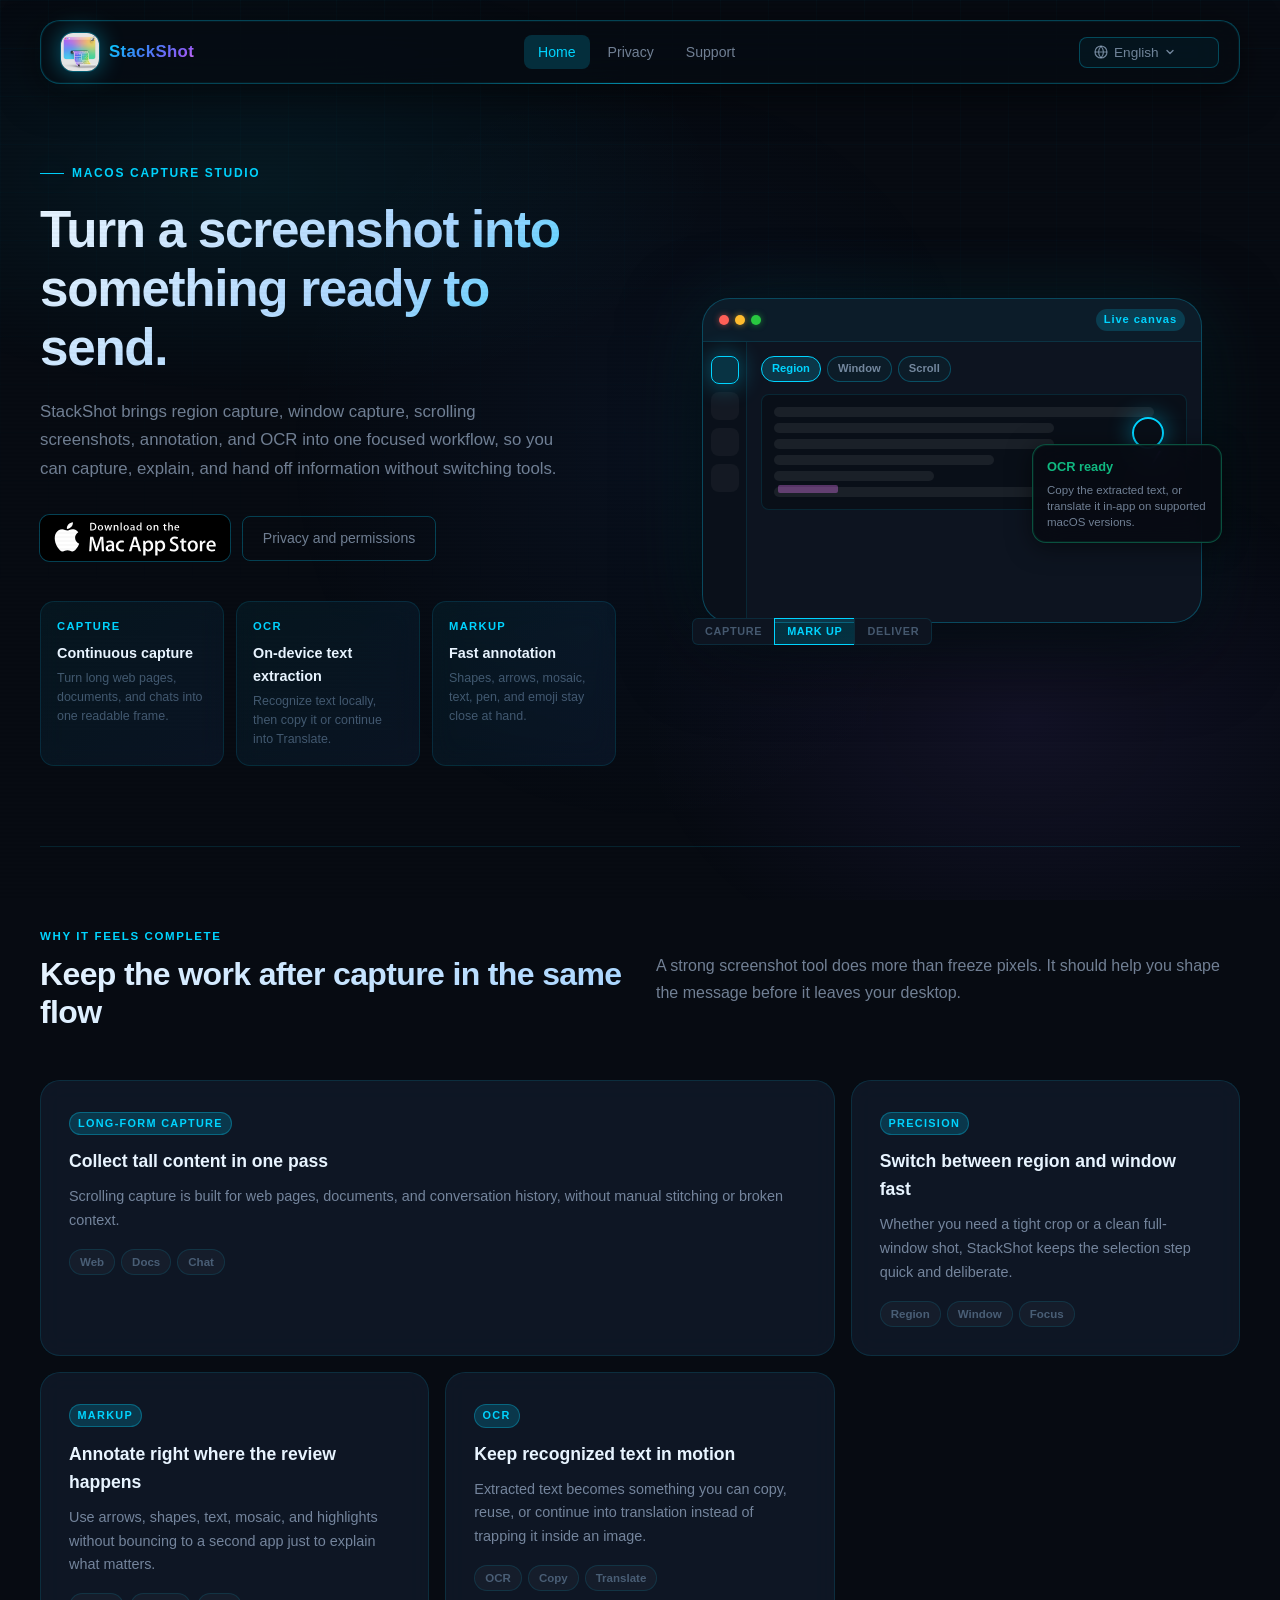
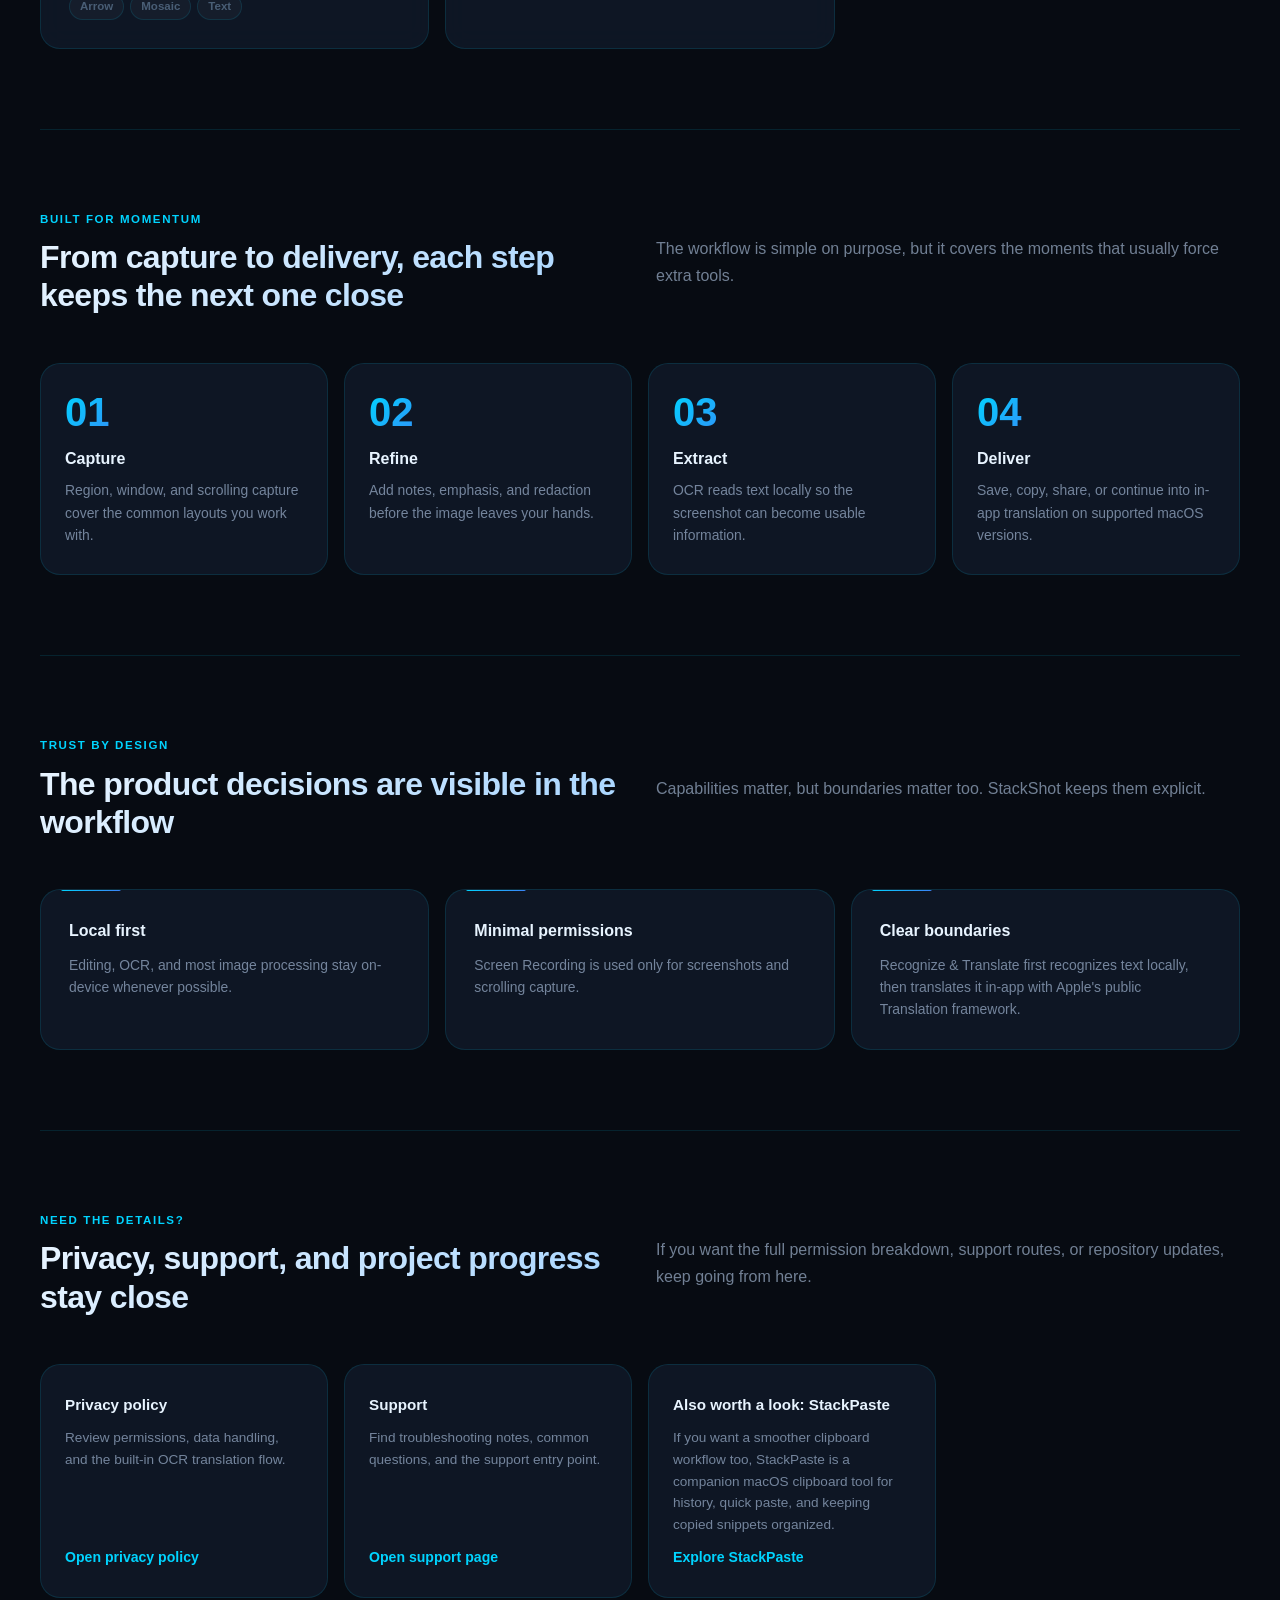
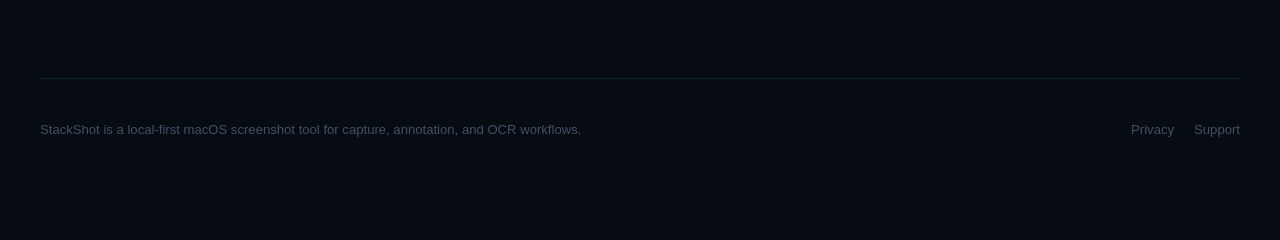
==== commit 9f016efd: "优化主页的切换语言功能" ====
--- a/docs/index.html
+++ b/docs/index.html
@@ -49,7 +49,6 @@
               <a class="app-store-badge-link" href="https://apps.apple.com/app/id6762500028" target="_blank" rel="noopener noreferrer" aria-label="在 Mac App Store 下载 StackShot">
                 <img class="app-store-badge" src="./assets/download-on-the-mac-app-store.svg" alt="在 Mac App Store 下载">
               </a>
-              <a class="primary-link" href="https://github.com/yingkong1987/StackShot">在 GitHub 查看项目</a>
               <a class="ghost-link" href="./privacy/" data-lang-link>查看隐私与权限说明</a>
             </div>
             <div class="hero-stats">
@@ -249,11 +248,6 @@
               <h3>支持</h3>
               <p>查看常见问题、排查建议与问题反馈入口。</p>
               <a class="secondary-link" href="./support/" data-lang-link>打开支持页面</a>
-            </article>
-            <article class="resource-card">
-              <h3>GitHub</h3>
-              <p>查看项目仓库、更新记录和公开 issue。</p>
-              <a class="secondary-link" href="https://github.com/yingkong1987/StackShot">前往 GitHub</a>
             </article>
             <article class="resource-card">
               <h3>同作者推荐：StackPaste</h3>
@@ -274,7 +268,6 @@
               <a class="app-store-badge-link" href="https://apps.apple.com/app/id6762500028" target="_blank" rel="noopener noreferrer" aria-label="在 Mac App Store 下載 StackShot">
                 <img class="app-store-badge" src="./assets/download-on-the-mac-app-store.svg" alt="在 Mac App Store 下載">
               </a>
-              <a class="primary-link" href="https://github.com/yingkong1987/StackShot">在 GitHub 查看專案</a>
               <a class="ghost-link" href="./privacy/" data-lang-link>查看隱私與權限說明</a>
             </div>
             <div class="hero-stats">
@@ -474,11 +467,6 @@
               <h3>支援</h3>
               <p>查看常見問題、排查建議與問題回報入口。</p>
               <a class="secondary-link" href="./support/" data-lang-link>打開支援頁面</a>
-            </article>
-            <article class="resource-card">
-              <h3>GitHub</h3>
-              <p>查看專案倉庫、更新記錄與公開 issue。</p>
-              <a class="secondary-link" href="https://github.com/yingkong1987/StackShot">前往 GitHub</a>
             </article>
             <article class="resource-card">
               <h3>同作者推薦：StackPaste</h3>
@@ -499,7 +487,6 @@
               <a class="app-store-badge-link" href="https://apps.apple.com/app/id6762500028" target="_blank" rel="noopener noreferrer" aria-label="Download StackShot on the Mac App Store">
                 <img class="app-store-badge" src="./assets/download-on-the-mac-app-store.svg" alt="Download on the Mac App Store">
               </a>
-              <a class="primary-link" href="https://github.com/yingkong1987/StackShot">View the project on GitHub</a>
               <a class="ghost-link" href="./privacy/" data-lang-link>Privacy and permissions</a>
             </div>
             <div class="hero-stats">
@@ -699,11 +686,6 @@
               <h3>Support</h3>
               <p>Find troubleshooting notes, common questions, and the support entry point.</p>
               <a class="secondary-link" href="./support/" data-lang-link>Open support page</a>
-            </article>
-            <article class="resource-card">
-              <h3>GitHub</h3>
-              <p>Follow commits, issues, and public project updates in the repository.</p>
-              <a class="secondary-link" href="https://github.com/yingkong1987/StackShot">Open GitHub repository</a>
             </article>
             <article class="resource-card">
               <h3>Also worth a look: StackPaste</h3>
@@ -724,7 +706,6 @@
               <a class="app-store-badge-link" href="https://apps.apple.com/app/id6762500028" target="_blank" rel="noopener noreferrer" aria-label="Mac App Store で StackShot をダウンロード">
                 <img class="app-store-badge" src="./assets/download-on-the-mac-app-store.svg" alt="Mac App Store でダウンロード">
               </a>
-              <a class="primary-link" href="https://github.com/yingkong1987/StackShot">GitHub でプロジェクトを見る</a>
               <a class="ghost-link" href="./privacy/" data-lang-link>プライバシーと権限を見る</a>
             </div>
             <div class="hero-stats">
@@ -926,11 +907,6 @@
               <a class="secondary-link" href="./support/" data-lang-link>サポートページを開く</a>
             </article>
             <article class="resource-card">
-              <h3>GitHub</h3>
-              <p>コミット、Issue、公開中の更新内容をリポジトリで追えます。</p>
-              <a class="secondary-link" href="https://github.com/yingkong1987/StackShot">GitHub リポジトリを開く</a>
-            </article>
-            <article class="resource-card">
               <h3>あわせて使える StackPaste</h3>
               <p>コピー履歴や素早い貼り付けも整えたいなら、StackPaste は相性の良い macOS クリップボードツールです。</p>
               <a class="secondary-link" href="https://www.stackpaste.cn/">StackPaste を見る</a>
@@ -947,9 +923,8 @@
             <p class="hero-kicker">StackShot reúne captura de región, captura de ventana, capturas largas con desplazamiento, anotación y OCR en un único flujo para que puedas capturar, explicar y entregar información sin cambiar de herramienta.</p>
             <div class="button-row">
               <a class="app-store-badge-link" href="https://apps.apple.com/app/id6762500028" target="_blank" rel="noopener noreferrer" aria-label="Descargar StackShot en el Mac App Store">
-                <img class="app-store-badge" src="https://developer.apple.com/assets/elements/badges/download-on-the-mac-app-store.svg" alt="Descargar en el Mac App Store">
+                <img class="app-store-badge" src="./assets/download-on-the-mac-app-store.svg" alt="Descargar en el Mac App Store">
               </a>
-              <a class="primary-link" href="https://github.com/yingkong1987/StackShot">Ver el proyecto en GitHub</a>
               <a class="ghost-link" href="./privacy/" data-lang-link>Privacidad y permisos</a>
             </div>
             <div class="hero-stats">
@@ -1151,11 +1126,6 @@
               <a class="secondary-link" href="./support/" data-lang-link>Abrir página de soporte</a>
             </article>
             <article class="resource-card">
-              <h3>GitHub</h3>
-              <p>Sigue commits, issues y actualizaciones públicas del proyecto en el repositorio.</p>
-              <a class="secondary-link" href="https://github.com/yingkong1987/StackShot">Abrir repositorio en GitHub</a>
-            </article>
-            <article class="resource-card">
               <h3>También vale la pena ver: StackPaste</h3>
               <p>Si también quieres un flujo de portapapeles más fluido, StackPaste es una herramienta complementaria de portapapeles para macOS con historial, pegado rápido y organización de fragmentos.</p>
               <a class="secondary-link" href="https://www.stackpaste.cn/">Explorar StackPaste</a>
@@ -1173,9 +1143,8 @@
             <p class="hero-kicker">StackShot vereint Bereichsaufnahme, Fensteraufnahme, Scroll-Screenshots, Annotation und OCR in einem fokussierten Ablauf, damit du Informationen ohne Werkzeugwechsel erfassen, erklären und weitergeben kannst.</p>
             <div class="button-row">
               <a class="app-store-badge-link" href="https://apps.apple.com/app/id6762500028" target="_blank" rel="noopener noreferrer" aria-label="StackShot im Mac App Store laden">
-                <img class="app-store-badge" src="https://developer.apple.com/assets/elements/badges/download-on-the-mac-app-store.svg" alt="Im Mac App Store laden">
+                <img class="app-store-badge" src="./assets/download-on-the-mac-app-store.svg" alt="Im Mac App Store laden">
               </a>
-              <a class="primary-link" href="https://github.com/yingkong1987/StackShot">Projekt auf GitHub ansehen</a>
               <a class="ghost-link" href="./privacy/" data-lang-link>Datenschutz und Berechtigungen</a>
             </div>
             <div class="hero-stats">
@@ -1377,11 +1346,6 @@
               <a class="secondary-link" href="./support/" data-lang-link>Support-Seite öffnen</a>
             </article>
             <article class="resource-card">
-              <h3>GitHub</h3>
-              <p>Verfolge Commits, Issues und öffentliche Projektupdates im Repository.</p>
-              <a class="secondary-link" href="https://github.com/yingkong1987/StackShot">GitHub-Repository öffnen</a>
-            </article>
-            <article class="resource-card">
               <h3>Auch einen Blick wert: StackPaste</h3>
               <p>Wenn du zusätzlich einen flüssigeren Zwischenablage-Workflow möchtest, ist StackPaste ein passendes macOS-Clipboard-Tool für Verlauf, schnelles Einfügen und die Organisation kopierter Snippets.</p>
               <a class="secondary-link" href="https://www.stackpaste.cn/">StackPaste entdecken</a>
@@ -1399,9 +1363,8 @@
             <p class="hero-kicker">StackShot réunit capture de zone, capture de fenêtre, capture défilante, annotation et OCR dans un flux unique pour vous permettre de capturer, expliquer et transmettre des informations sans changer d’outil.</p>
             <div class="button-row">
               <a class="app-store-badge-link" href="https://apps.apple.com/app/id6762500028" target="_blank" rel="noopener noreferrer" aria-label="Télécharger StackShot sur le Mac App Store">
-                <img class="app-store-badge" src="https://developer.apple.com/assets/elements/badges/download-on-the-mac-app-store.svg" alt="Télécharger sur le Mac App Store">
+                <img class="app-store-badge" src="./assets/download-on-the-mac-app-store.svg" alt="Télécharger sur le Mac App Store">
               </a>
-              <a class="primary-link" href="https://github.com/yingkong1987/StackShot">Voir le projet sur GitHub</a>
               <a class="ghost-link" href="./privacy/" data-lang-link>Confidentialité et autorisations</a>
             </div>
             <div class="hero-stats">
@@ -1603,11 +1566,6 @@
               <a class="secondary-link" href="./support/" data-lang-link>Ouvrir la page d’assistance</a>
             </article>
             <article class="resource-card">
-              <h3>GitHub</h3>
-              <p>Suivez les commits, issues et mises à jour publiques du projet dans le dépôt.</p>
-              <a class="secondary-link" href="https://github.com/yingkong1987/StackShot">Ouvrir le dépôt GitHub</a>
-            </article>
-            <article class="resource-card">
               <h3>À voir aussi : StackPaste</h3>
               <p>Si vous voulez aussi un flux de presse-papiers plus fluide, StackPaste est un compagnon macOS pour l’historique, le collage rapide et l’organisation des extraits copiés.</p>
               <a class="secondary-link" href="https://www.stackpaste.cn/">Découvrir StackPaste</a>
@@ -1625,9 +1583,8 @@
             <p class="hero-kicker">StackShot은 영역 캡처, 윈도우 캡처, 스크롤 캡처, 주석, OCR을 하나의 흐름으로 묶어 도구를 바꾸지 않고도 정보를 캡처하고 설명하고 전달할 수 있게 합니다.</p>
             <div class="button-row">
               <a class="app-store-badge-link" href="https://apps.apple.com/app/id6762500028" target="_blank" rel="noopener noreferrer" aria-label="Mac App Store에서 StackShot 다운로드">
-                <img class="app-store-badge" src="https://developer.apple.com/assets/elements/badges/download-on-the-mac-app-store.svg" alt="Mac App Store에서 다운로드">
+                <img class="app-store-badge" src="./assets/download-on-the-mac-app-store.svg" alt="Mac App Store에서 다운로드">
               </a>
-              <a class="primary-link" href="https://github.com/yingkong1987/StackShot">GitHub에서 프로젝트 보기</a>
               <a class="ghost-link" href="./privacy/" data-lang-link>개인정보 및 권한 보기</a>
             </div>
             <div class="hero-stats">
@@ -1829,11 +1786,6 @@
               <a class="secondary-link" href="./support/" data-lang-link>지원 페이지 열기</a>
             </article>
             <article class="resource-card">
-              <h3>GitHub</h3>
-              <p>저장소에서 커밋, 이슈, 공개 프로젝트 업데이트를 확인하세요.</p>
-              <a class="secondary-link" href="https://github.com/yingkong1987/StackShot">GitHub 저장소 열기</a>
-            </article>
-            <article class="resource-card">
               <h3>함께 보면 좋은 앱: StackPaste</h3>
               <p>클립보드 흐름도 더 매끄럽게 만들고 싶다면, StackPaste는 기록, 빠른 붙여넣기, 복사한 조각 정리를 위한 macOS용 보조 클립보드 도구입니다.</p>
               <a class="secondary-link" href="https://www.stackpaste.cn/">StackPaste 살펴보기</a>
@@ -1851,9 +1803,8 @@
             <p class="hero-kicker">O StackShot reúne captura de região, captura de janela, captura com rolagem, anotação e OCR em um único fluxo para que você possa capturar, explicar e entregar informações sem trocar de ferramenta.</p>
             <div class="button-row">
               <a class="app-store-badge-link" href="https://apps.apple.com/app/id6762500028" target="_blank" rel="noopener noreferrer" aria-label="Baixar StackShot na Mac App Store">
-                <img class="app-store-badge" src="https://developer.apple.com/assets/elements/badges/download-on-the-mac-app-store.svg" alt="Baixar na Mac App Store">
+                <img class="app-store-badge" src="./assets/download-on-the-mac-app-store.svg" alt="Baixar na Mac App Store">
               </a>
-              <a class="primary-link" href="https://github.com/yingkong1987/StackShot">Ver o projeto no GitHub</a>
               <a class="ghost-link" href="./privacy/" data-lang-link>Privacidade e permissões</a>
             </div>
             <div class="hero-stats">
@@ -2055,11 +2006,6 @@
               <a class="secondary-link" href="./support/" data-lang-link>Abrir página de suporte</a>
             </article>
             <article class="resource-card">
-              <h3>GitHub</h3>
-              <p>Acompanhe commits, issues e atualizações públicas do projeto no repositório.</p>
-              <a class="secondary-link" href="https://github.com/yingkong1987/StackShot">Abrir repositório no GitHub</a>
-            </article>
-            <article class="resource-card">
               <h3>Também vale ver: StackPaste</h3>
               <p>Se você também quiser um fluxo de área de transferência mais fluido, o StackPaste é uma ferramenta complementar para macOS com histórico, colagem rápida e organização de trechos copiados.</p>
               <a class="secondary-link" href="https://www.stackpaste.cn/">Explorar StackPaste</a>
@@ -2077,9 +2023,8 @@
             <p class="hero-kicker">StackShot объединяет захват области, захват окна, длинные скриншоты с прокруткой, аннотации и OCR в один понятный процесс, чтобы вы могли собирать, объяснять и передавать информацию без переключения между инструментами.</p>
             <div class="button-row">
               <a class="app-store-badge-link" href="https://apps.apple.com/app/id6762500028" target="_blank" rel="noopener noreferrer" aria-label="Загрузить StackShot в Mac App Store">
-                <img class="app-store-badge" src="https://developer.apple.com/assets/elements/badges/download-on-the-mac-app-store.svg" alt="Загрузить в Mac App Store">
+                <img class="app-store-badge" src="./assets/download-on-the-mac-app-store.svg" alt="Загрузить в Mac App Store">
               </a>
-              <a class="primary-link" href="https://github.com/yingkong1987/StackShot">Открыть проект на GitHub</a>
               <a class="ghost-link" href="./privacy/" data-lang-link>Конфиденциальность и разрешения</a>
             </div>
             <div class="hero-stats">
@@ -2281,11 +2226,6 @@
               <a class="secondary-link" href="./support/" data-lang-link>Открыть страницу поддержки</a>
             </article>
             <article class="resource-card">
-              <h3>GitHub</h3>
-              <p>Следите за коммитами, issue и публичными обновлениями проекта в репозитории.</p>
-              <a class="secondary-link" href="https://github.com/yingkong1987/StackShot">Открыть репозиторий GitHub</a>
-            </article>
-            <article class="resource-card">
               <h3>Стоит посмотреть и StackPaste</h3>
               <p>Если вам нужен более плавный рабочий процесс с буфером обмена, StackPaste — это сопутствующий инструмент для macOS с историей, быстрым вставлением и организацией скопированных фрагментов.</p>
               <a class="secondary-link" href="https://www.stackpaste.cn/">Открыть StackPaste</a>
@@ -2301,9 +2241,8 @@
             <p class="hero-kicker">يجمع StackShot بين التقاط المنطقة، والتقاط النافذة، واللقطات الطويلة بالتمرير، والشرح، وOCR في مسار واحد مركز، حتى تتمكن من التقاط المعلومات وشرحها وتسليمها دون التنقل بين الأدوات.</p>
             <div class="button-row">
               <a class="app-store-badge-link" href="https://apps.apple.com/app/id6762500028" target="_blank" rel="noopener noreferrer" aria-label="نزّل StackShot من Mac App Store">
-                <img class="app-store-badge" src="https://developer.apple.com/assets/elements/badges/download-on-the-mac-app-store.svg" alt="نزّل من Mac App Store">
+                <img class="app-store-badge" src="./assets/download-on-the-mac-app-store.svg" alt="نزّل من Mac App Store">
               </a>
-              <a class="primary-link" href="https://github.com/yingkong1987/StackShot">عرض المشروع على GitHub</a>
               <a class="ghost-link" href="./privacy/" data-lang-link>الخصوصية والأذونات</a>
             </div>
             <div class="hero-stats">
@@ -2503,11 +2442,6 @@
               <h3>الدعم</h3>
               <p>اعرض الأسئلة الشائعة، واقتراحات الاستكشاف، وروابط التواصل.</p>
               <a class="secondary-link" href="./support/" data-lang-link>فتح صفحة الدعم</a>
-            </article>
-            <article class="resource-card">
-              <h3>GitHub</h3>
-              <p>تابع المستودع، وسجل التحديثات، وطلبات issue العامة.</p>
-              <a class="secondary-link" href="https://github.com/yingkong1987/StackShot">فتح مستودع GitHub</a>
             </article>
             <article class="resource-card">
               <h3>ينصح أيضًا بـ StackPaste</h3>
@@ -2529,7 +2463,6 @@
               <a class="app-store-badge-link" href="https://apps.apple.com/app/id6762500028" target="_blank" rel="noopener noreferrer" aria-label="Mac App Store पर StackShot डाउनलोड करें">
                 <img class="app-store-badge" src="./assets/download-on-the-mac-app-store.svg" alt="Mac App Store पर डाउनलोड करें">
               </a>
-              <a class="primary-link" href="https://github.com/yingkong1987/StackShot">GitHub पर देखें</a>
               <a class="ghost-link" href="./privacy/" data-lang-link>गोपनीयता नीति</a>
             </div>
             <div class="hero-stats">
@@ -2660,7 +2593,6 @@
           <div class="resource-grid">
             <article class="resource-card"><h3>गोपनीयता नीति</h3><p>अनुमतियां और डेटा हैंडलिंग।</p><a class="secondary-link" href="./privacy/" data-lang-link>खोलें</a></article>
             <article class="resource-card"><h3>सहायता</h3><p>सामान्य प्रश्न और समाधान।</p><a class="secondary-link" href="./support/" data-lang-link>खोलें</a></article>
-            <article class="resource-card"><h3>GitHub</h3><p>रिपॉजिटरी और अपडेट।</p><a class="secondary-link" href="https://github.com/yingkong1987/StackShot">खोलें</a></article>
             <article class="resource-card"><h3>StackPaste भी देखें</h3><p>macOS क्लिपबोर्ड टूल।</p><a class="secondary-link" href="https://www.stackpaste.cn/">जानें</a></article>
           </div>
         </section>
@@ -2677,7 +2609,6 @@
               <a class="app-store-badge-link" href="https://apps.apple.com/app/id6762500028" target="_blank" rel="noopener noreferrer" aria-label="Unduh StackShot di Mac App Store">
                 <img class="app-store-badge" src="./assets/download-on-the-mac-app-store.svg" alt="Unduh di Mac App Store">
               </a>
-              <a class="primary-link" href="https://github.com/yingkong1987/StackShot">Lihat di GitHub</a>
               <a class="ghost-link" href="./privacy/" data-lang-link>Kebijakan Privasi</a>
             </div>
             <div class="hero-stats">
@@ -2787,7 +2718,6 @@
           <div class="resource-grid">
             <article class="resource-card"><h3>Kebijakan Privasi</h3><p>Tinjau izin dan penanganan data.</p><a class="secondary-link" href="./privacy/" data-lang-link>Buka</a></article>
             <article class="resource-card"><h3>Dukungan</h3><p>Temukan catatan pemecahan masalah.</p><a class="secondary-link" href="./support/" data-lang-link>Buka</a></article>
-            <article class="resource-card"><h3>GitHub</h3><p>Ikuti pembaruan repositori.</p><a class="secondary-link" href="https://github.com/yingkong1987/StackShot">Buka</a></article>
             <article class="resource-card"><h3>StackPaste</h3><p>Alat clipboard macOS pendamping.</p><a class="secondary-link" href="https://www.stackpaste.cn/">Jelajahi</a></article>
           </div>
         </section>
@@ -2804,7 +2734,6 @@
               <a class="app-store-badge-link" href="https://apps.apple.com/app/id6762500028" target="_blank" rel="noopener noreferrer" aria-label="Scarica StackShot sul Mac App Store">
                 <img class="app-store-badge" src="./assets/download-on-the-mac-app-store.svg" alt="Scarica su Mac App Store">
               </a>
-              <a class="primary-link" href="https://github.com/yingkong1987/StackShot">Visualizza su GitHub</a>
               <a class="ghost-link" href="./privacy/" data-lang-link>Privacy e autorizzazioni</a>
             </div>
             <div class="hero-stats">
@@ -2914,7 +2843,6 @@
           <div class="resource-grid">
             <article class="resource-card"><h3>Informativa sulla privacy</h3><p>Esamina autorizzazioni e gestione dei dati.</p><a class="secondary-link" href="./privacy/" data-lang-link>Apri</a></article>
             <article class="resource-card"><h3>Supporto</h3><p>Domande frequenti e risoluzione dei problemi.</p><a class="secondary-link" href="./support/" data-lang-link>Apri</a></article>
-            <article class="resource-card"><h3>GitHub</h3><p>Segui i commit e gli aggiornamenti.</p><a class="secondary-link" href="https://github.com/yingkong1987/StackShot">Apri</a></article>
             <article class="resource-card"><h3>StackPaste</h3><p>Strumento clipboard complementare per macOS.</p><a class="secondary-link" href="https://www.stackpaste.cn/">Esplora</a></article>
           </div>
         </section>
@@ -2931,7 +2859,6 @@
               <a class="app-store-badge-link" href="https://apps.apple.com/app/id6762500028" target="_blank" rel="noopener noreferrer" aria-label="Download StackShot in de Mac App Store">
                 <img class="app-store-badge" src="./assets/download-on-the-mac-app-store.svg" alt="Downloaden in de Mac App Store">
               </a>
-              <a class="primary-link" href="https://github.com/yingkong1987/StackShot">Bekijk op GitHub</a>
               <a class="ghost-link" href="./privacy/" data-lang-link>Privacy en machtigingen</a>
             </div>
             <div class="hero-stats">
@@ -3041,7 +2968,6 @@
           <div class="resource-grid">
             <article class="resource-card"><h3>Privacybeleid</h3><p>Bekijk machtigingen en gegevensverwerking.</p><a class="secondary-link" href="./privacy/" data-lang-link>Openen</a></article>
             <article class="resource-card"><h3>Ondersteuning</h3><p>Veelgestelde vragen en probleemoplossing.</p><a class="secondary-link" href="./support/" data-lang-link>Openen</a></article>
-            <article class="resource-card"><h3>GitHub</h3><p>Volg commits en openbare updates.</p><a class="secondary-link" href="https://github.com/yingkong1987/StackShot">Openen</a></article>
             <article class="resource-card"><h3>StackPaste</h3><p>Aanvullend klembord-tool voor macOS.</p><a class="secondary-link" href="https://www.stackpaste.cn/">Verkennen</a></article>
           </div>
         </section>
--- a/docs/assets/site.css
+++ b/docs/assets/site.css
@@ -187,17 +187,18 @@
   display: flex;
   align-items: center;
   gap: 6px;
-  padding: 7px 12px;
+  padding: 7px 14px;
   border: 1px solid var(--border-strong);
   border-radius: var(--radius-sm);
   background: rgba(0,212,255,0.05);
   color: var(--ink-dim);
-  font-size: 0.82rem;
+  font-size: 0.85rem;
   font-weight: 500;
   cursor: pointer;
   transition: all .2s;
   white-space: nowrap;
   user-select: none;
+  min-width: 140px;
 }
 
 .lang-trigger:hover {
@@ -219,7 +220,7 @@
   position: absolute;
   top: calc(100% + 8px);
   right: 0;
-  min-width: 200px;
+  min-width: 240px;
   padding: 6px;
   border: 1px solid var(--border-strong);
   border-radius: var(--radius-md);
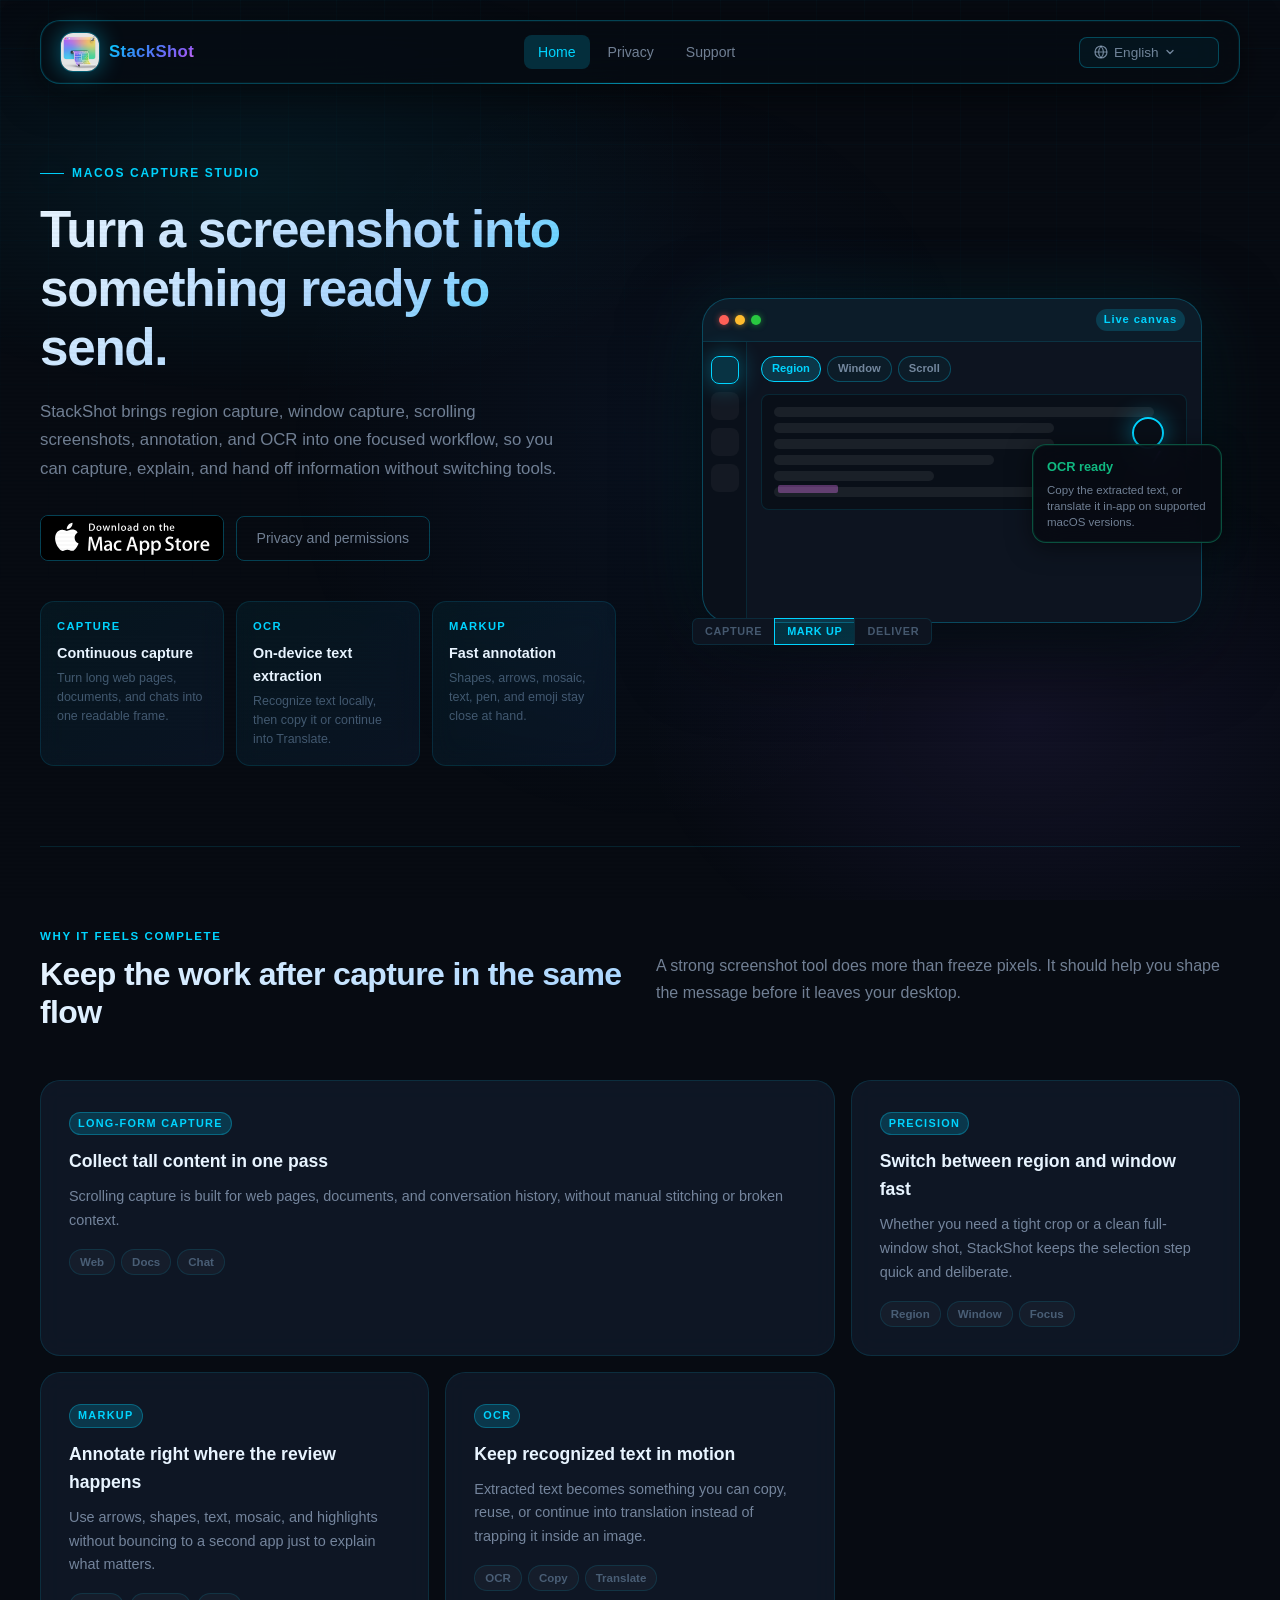
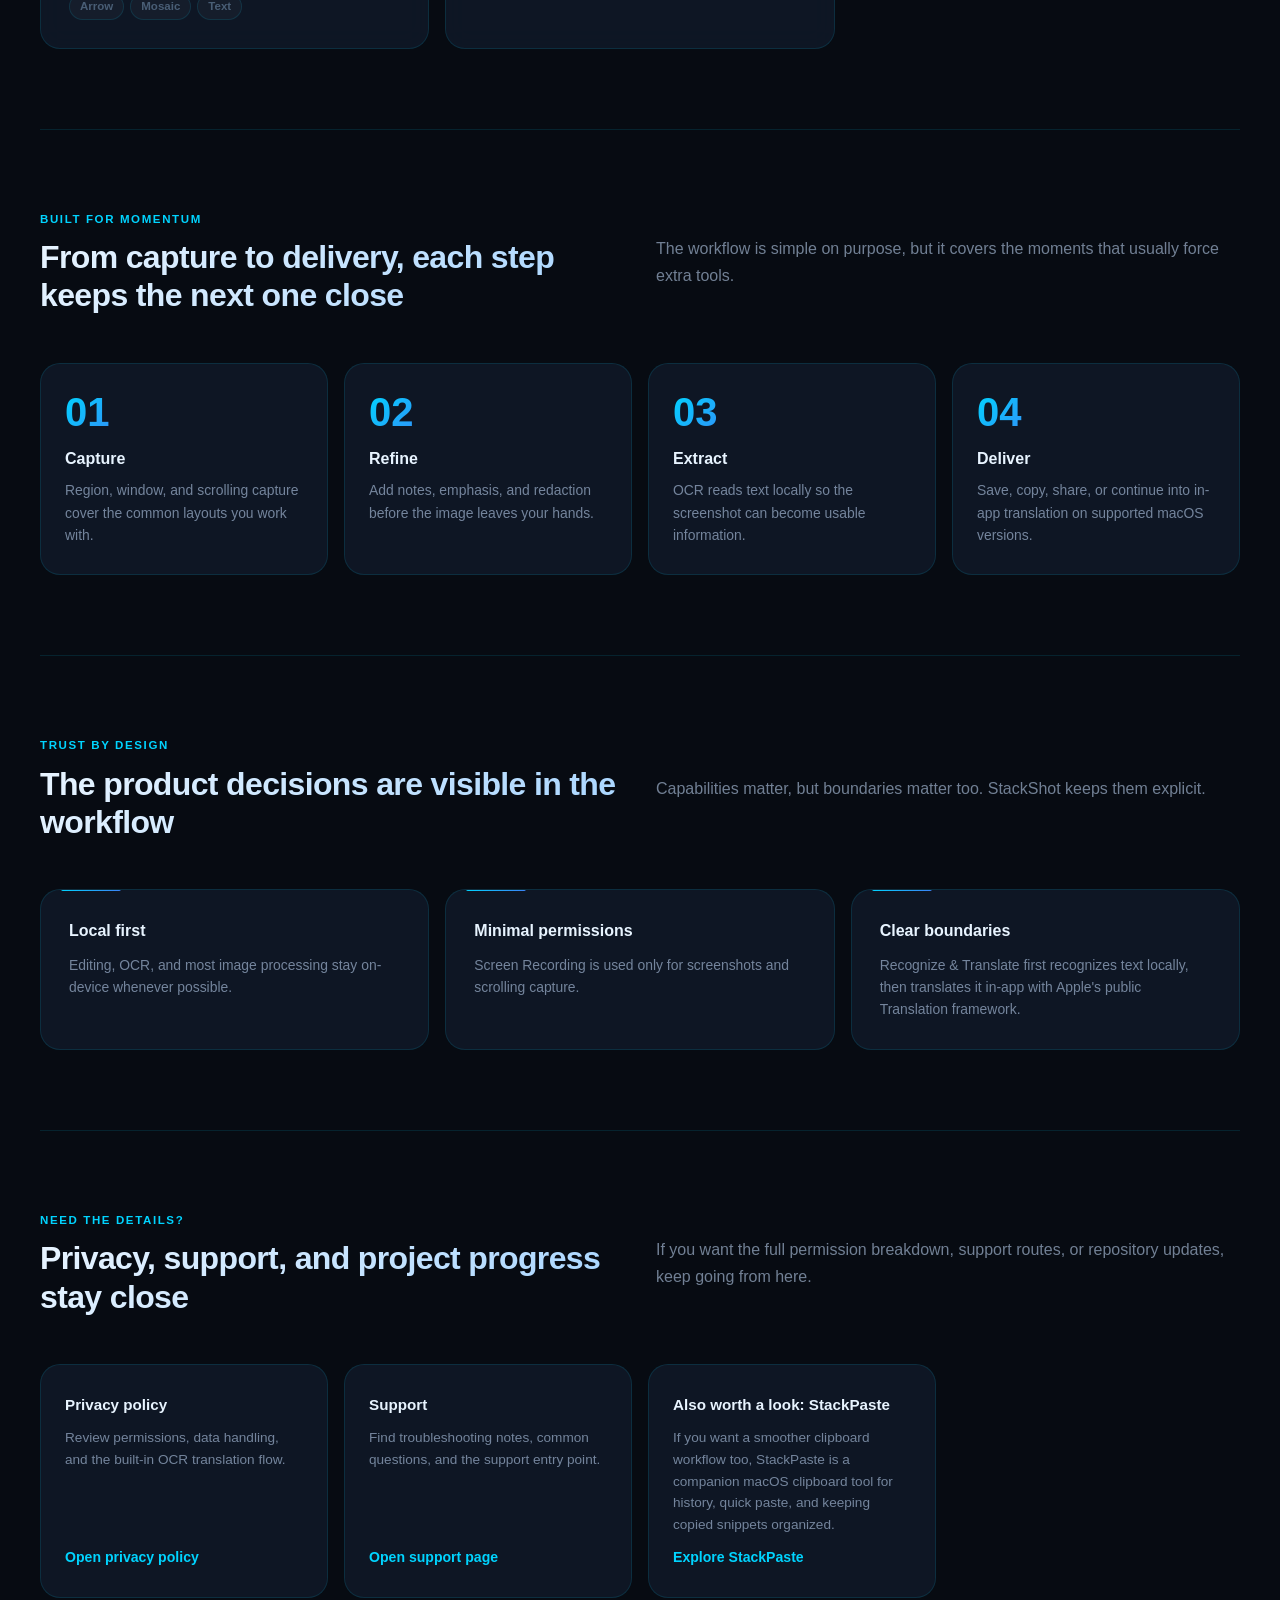
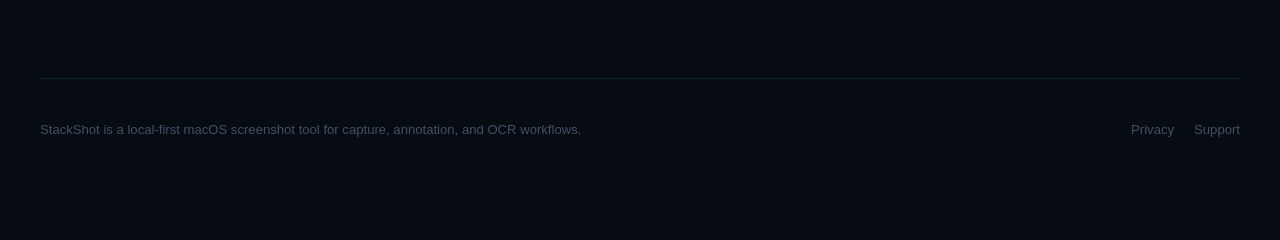
==== commit a37f0eee: "首次进入， 默认读取系统语言自动切换" ====
--- a/docs/index.html
+++ b/docs/index.html
@@ -6,6 +6,39 @@
   <meta name="description" content="StackShot is a local-first macOS screenshot tool for capture, scrolling screenshots, annotation, and OCR.">
   <title>StackShot | Capture, Annotate, and Extract Text</title>
   <link rel="stylesheet" href="./assets/site.css">
+  <script>
+    /* Inline: resolve language before paint to avoid flash of wrong language */
+    (function(){
+      var supported=["en","zh-Hans","zh-Hant","es-ES","hi","ar","pt-BR","fr","ru","de","ja","ko","id","it","nl"];
+      function norm(s){
+        var v=(s||"").toLowerCase();
+        if(v.startsWith("zh-hant")||v.startsWith("zh-tw")||v.startsWith("zh-hk")||v.startsWith("zh-mo"))return"zh-Hant";
+        if(v.startsWith("zh"))return"zh-Hans";
+        if(v.startsWith("es"))return"es-ES";if(v.startsWith("hi"))return"hi";
+        if(v.startsWith("ar"))return"ar";if(v.startsWith("pt"))return"pt-BR";
+        if(v.startsWith("fr"))return"fr";if(v.startsWith("ru"))return"ru";
+        if(v.startsWith("de"))return"de";if(v.startsWith("ja"))return"ja";
+        if(v.startsWith("ko"))return"ko";if(v.startsWith("id"))return"id";
+        if(v.startsWith("it"))return"it";if(v.startsWith("nl"))return"nl";
+        return"en";
+      }
+      var p=new URLSearchParams(location.search).get("lang");
+      var lang=supported.includes(p)?p:null;
+      if(!lang){var m=localStorage.getItem("stackshot-site-language");if(supported.includes(m))lang=m;}
+      if(!lang){var ls=navigator.languages||[navigator.language||"en"];for(var i=0;i<ls.length;i++){var n=norm(ls[i]);if(supported.includes(n)){lang=n;break;}}}
+      if(!lang)lang="en";
+      document.documentElement.setAttribute("data-preload-lang",lang);
+      /* Show the correct panel immediately when DOM is ready (before deferred scripts) */
+      document.addEventListener("DOMContentLoaded",function(){
+        var panels=document.querySelectorAll("[data-lang-panel]");
+        for(var i=0;i<panels.length;i++){
+          var isActive=panels[i].getAttribute("data-lang-panel")===lang;
+          panels[i].classList.toggle("is-active",isActive);
+          panels[i].hidden=!isActive;
+        }
+      },{once:true});
+    })();
+  </script>
   <script defer src="./assets/site.js"></script>
 </head>
 <body data-page="home"
--- a/docs/assets/site.css
+++ b/docs/assets/site.css
@@ -349,14 +349,14 @@
 .app-store-badge {
   height: 46px;
   width: auto;
-  border-radius: 10px;
-  box-shadow: 0 0 0 1px var(--border-strong);
-  transition: transform .2s, box-shadow .2s;
+  border-radius: 8px;
+  border: 1px solid var(--border-strong);
+  transition: transform .2s, border-color .2s;
 }
 
 .app-store-badge:hover {
   transform: translateY(-2px);
-  box-shadow: 0 4px 20px rgba(0,212,255,0.3);
+  border-color: var(--cyan);
 }
 
 .primary-link {
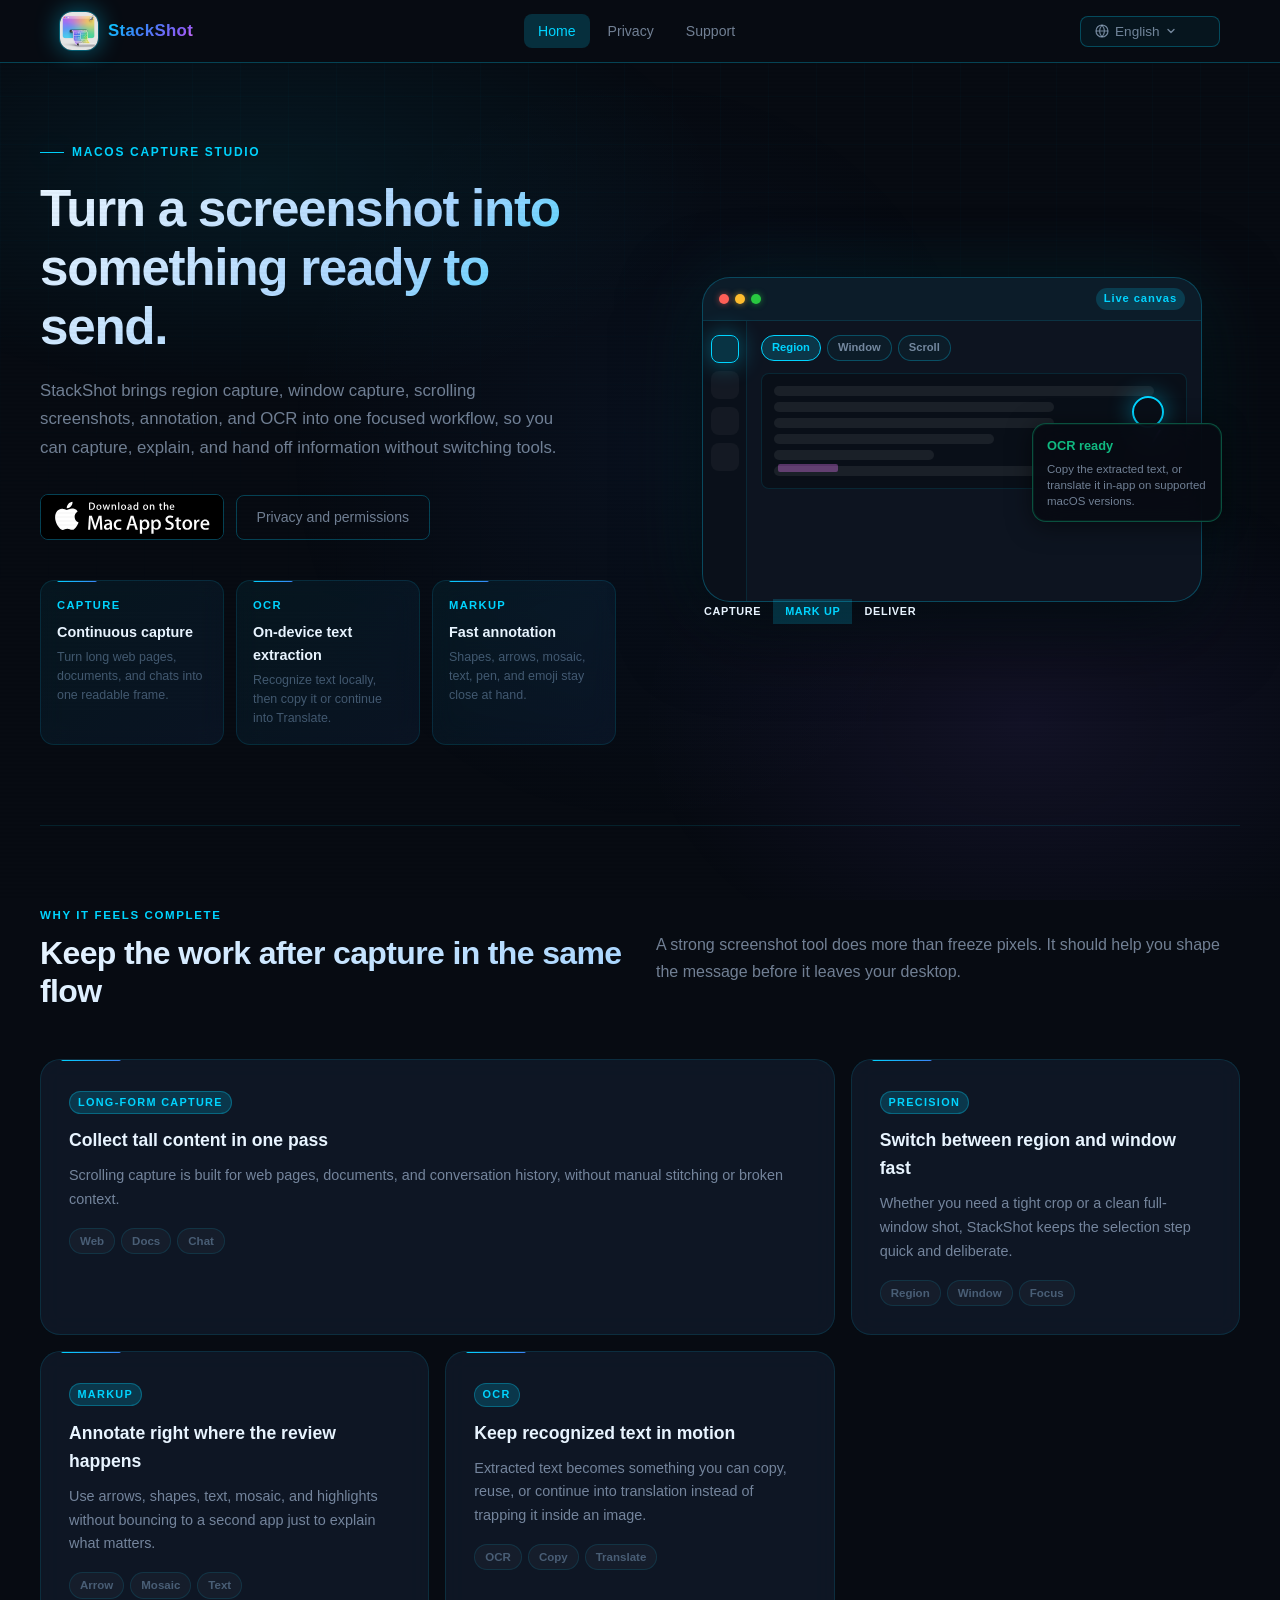
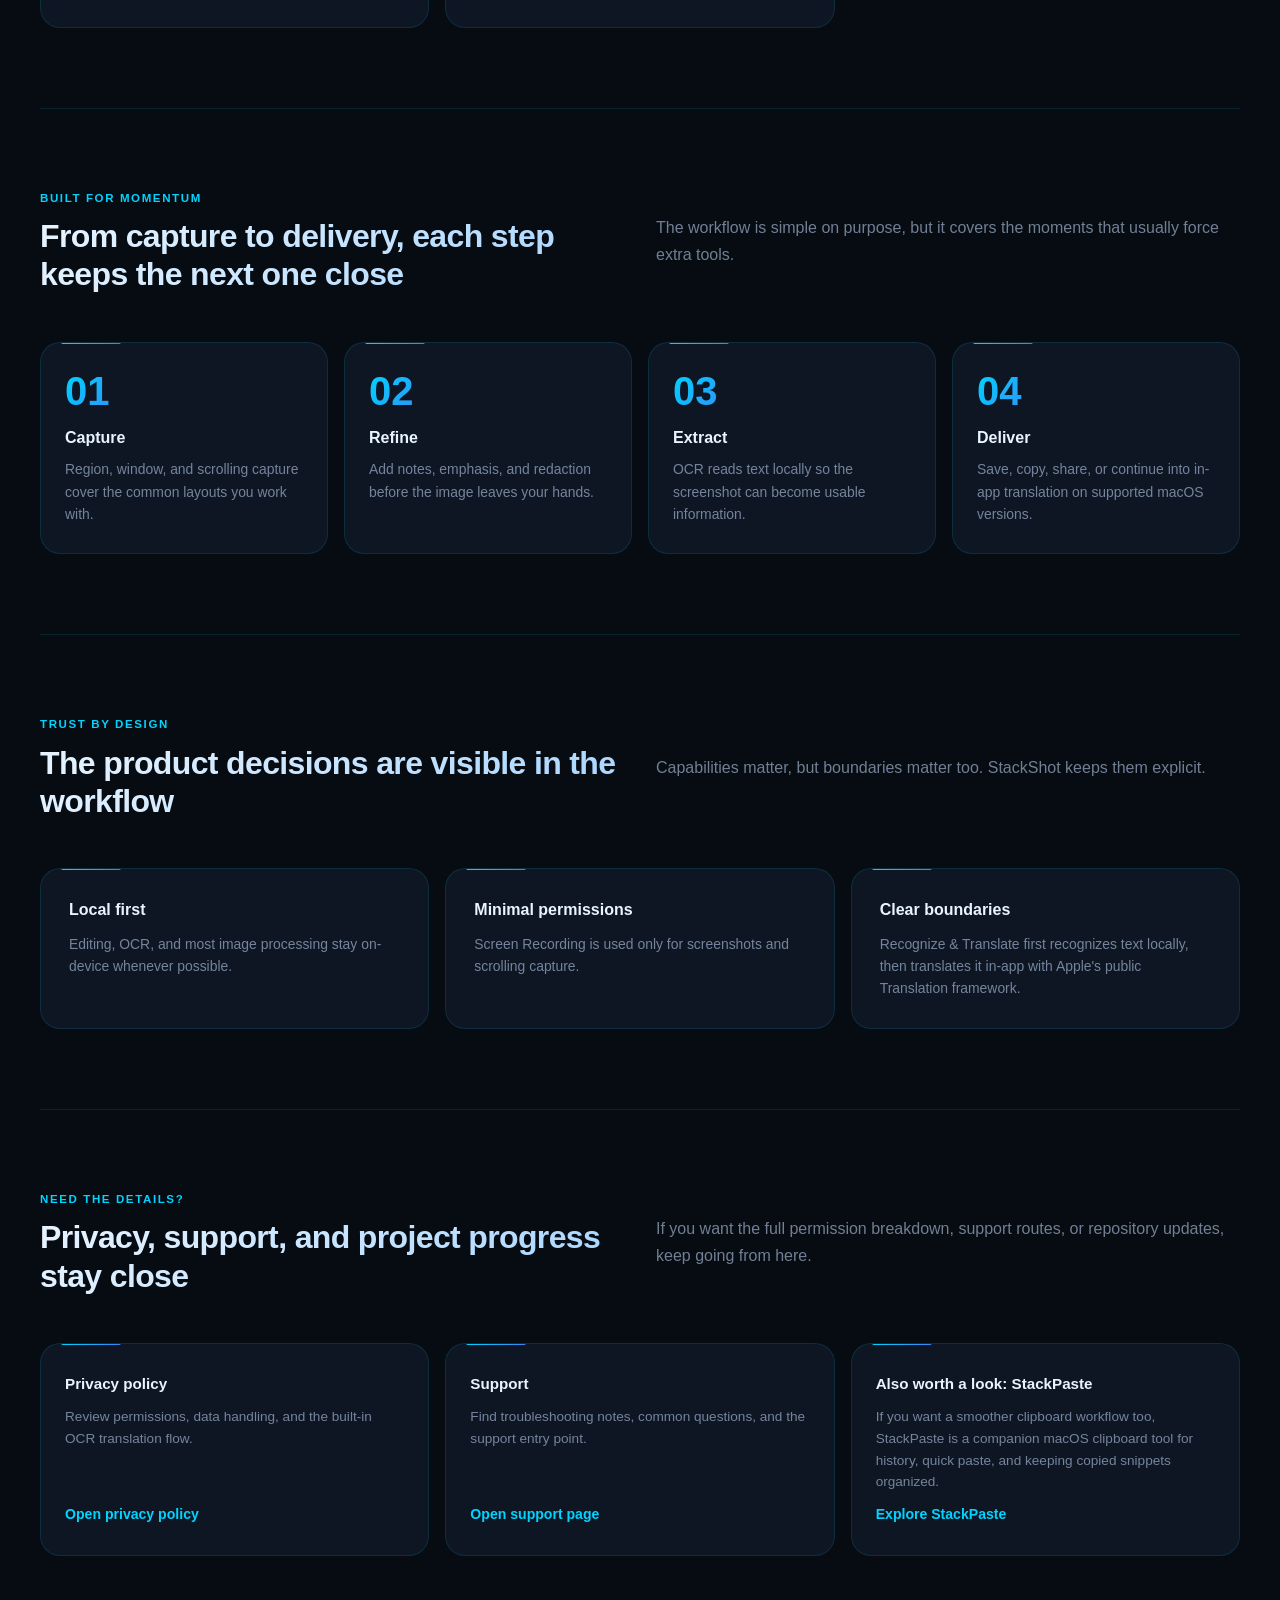
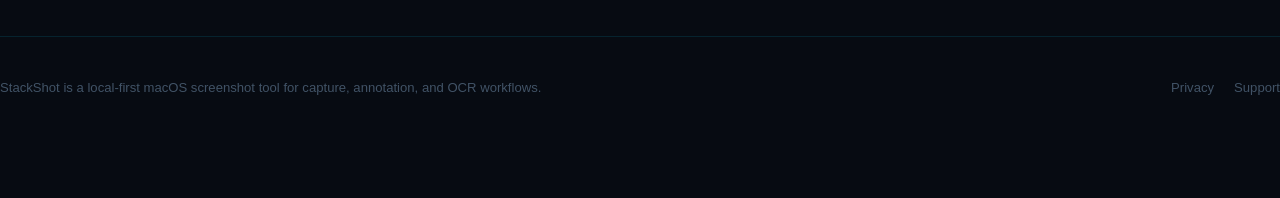
==== commit c4daab9c: "优化主页的UI样式问题" ====
--- a/docs/index.html
+++ b/docs/index.html
@@ -59,19 +59,21 @@
   data-title-nl="StackShot | Vastleggen, Annoteren en Tekst Extraheren">
   <div class="page-shell">
     <header class="topbar">
-      <a class="brand" href="./" data-lang-link>
-        <span class="brand-logo"><img src="./assets/stackshot-logo.png" alt="StackShot logo"></span>
-        <span class="brand-wordmark">StackShot</span>
-      </a>
-      <nav class="site-nav" aria-label="Primary">
-        <a class="nav-link" href="./" data-nav-link="home" data-lang-link aria-current="page" data-copy-key="home">Home</a>
-        <a class="nav-link" href="./privacy/" data-nav-link="privacy" data-lang-link data-copy-key="privacy">Privacy</a>
-        <a class="nav-link" href="./support/" data-nav-link="support" data-lang-link data-copy-key="support">Support</a>
-      </nav>
-      <div data-language-switcher></div>
+      <div class="topbar-inner">
+        <a class="brand" href="./" data-lang-link>
+          <span class="brand-logo"><img src="./assets/stackshot-logo.png" alt="StackShot logo"></span>
+          <span class="brand-wordmark">StackShot</span>
+        </a>
+        <nav class="site-nav" aria-label="Primary">
+          <a class="nav-link" href="./" data-nav-link="home" data-lang-link aria-current="page" data-copy-key="home">Home</a>
+          <a class="nav-link" href="./privacy/" data-nav-link="privacy" data-lang-link data-copy-key="privacy">Privacy</a>
+          <a class="nav-link" href="./support/" data-nav-link="support" data-lang-link data-copy-key="support">Support</a>
+        </nav>
+        <div data-language-switcher></div>
+      </div>
     </header>
 
-    <main>
+    <main class="page-inner">
       <section class="lang-panel" data-lang-panel="zh-Hans" hidden>
         <div class="hero">
           <div class="hero-copy">
@@ -79,7 +81,7 @@
             <h1>把截图，从瞬间记录变成可直接交付的成果。</h1>
             <p class="hero-kicker">StackShot 将区域截图、窗口截图、滚动长截图、标注和 OCR 放进一条连贯流程里，让你在捕获、整理和输出信息时不必频繁切换工具。</p>
             <div class="button-row">
-              <a class="app-store-badge-link" href="https://apps.apple.com/app/id6762500028" target="_blank" rel="noopener noreferrer" aria-label="在 Mac App Store 下载 StackShot">
+              <a class="app-store-badge-link" href="https://apps.apple.com/cn/app/id6762500028?mt=12" target="_blank" rel="noopener noreferrer" aria-label="在 Mac App Store 下载 StackShot">
                 <img class="app-store-badge" src="./assets/download-on-the-mac-app-store.svg" alt="在 Mac App Store 下载">
               </a>
               <a class="ghost-link" href="./privacy/" data-lang-link>查看隐私与权限说明</a>
@@ -298,7 +300,7 @@
             <h1>把截圖，從瞬間記錄整理成可直接交付的成果。</h1>
             <p class="hero-kicker">StackShot 將區域截圖、視窗截圖、捲動長截圖、標註與 OCR 放進一條連貫流程中，讓你在擷取、整理與輸出資訊時不用頻繁切換工具。</p>
             <div class="button-row">
-              <a class="app-store-badge-link" href="https://apps.apple.com/app/id6762500028" target="_blank" rel="noopener noreferrer" aria-label="在 Mac App Store 下載 StackShot">
+              <a class="app-store-badge-link" href="https://apps.apple.com/cn/app/id6762500028?mt=12" target="_blank" rel="noopener noreferrer" aria-label="在 Mac App Store 下載 StackShot">
                 <img class="app-store-badge" src="./assets/download-on-the-mac-app-store.svg" alt="在 Mac App Store 下載">
               </a>
               <a class="ghost-link" href="./privacy/" data-lang-link>查看隱私與權限說明</a>
@@ -517,7 +519,7 @@
             <h1>Turn a screenshot into something ready to send.</h1>
             <p class="hero-kicker">StackShot brings region capture, window capture, scrolling screenshots, annotation, and OCR into one focused workflow, so you can capture, explain, and hand off information without switching tools.</p>
             <div class="button-row">
-              <a class="app-store-badge-link" href="https://apps.apple.com/app/id6762500028" target="_blank" rel="noopener noreferrer" aria-label="Download StackShot on the Mac App Store">
+              <a class="app-store-badge-link" href="https://apps.apple.com/cn/app/id6762500028?mt=12" target="_blank" rel="noopener noreferrer" aria-label="Download StackShot on the Mac App Store">
                 <img class="app-store-badge" src="./assets/download-on-the-mac-app-store.svg" alt="Download on the Mac App Store">
               </a>
               <a class="ghost-link" href="./privacy/" data-lang-link>Privacy and permissions</a>
@@ -736,7 +738,7 @@
             <h1>スクリーンショットを、そのまま渡せる成果物まで整える。</h1>
             <p class="hero-kicker">StackShot は範囲キャプチャ、ウインドウキャプチャ、スクロール長尺キャプチャ、注釈、OCR をひとつの流れにまとめ、情報を整理して共有するまでの手数を減らします。</p>
             <div class="button-row">
-              <a class="app-store-badge-link" href="https://apps.apple.com/app/id6762500028" target="_blank" rel="noopener noreferrer" aria-label="Mac App Store で StackShot をダウンロード">
+              <a class="app-store-badge-link" href="https://apps.apple.com/cn/app/id6762500028?mt=12" target="_blank" rel="noopener noreferrer" aria-label="Mac App Store で StackShot をダウンロード">
                 <img class="app-store-badge" src="./assets/download-on-the-mac-app-store.svg" alt="Mac App Store でダウンロード">
               </a>
               <a class="ghost-link" href="./privacy/" data-lang-link>プライバシーと権限を見る</a>
@@ -955,7 +957,7 @@
             <h1>Convierte una captura en algo listo para compartir.</h1>
             <p class="hero-kicker">StackShot reúne captura de región, captura de ventana, capturas largas con desplazamiento, anotación y OCR en un único flujo para que puedas capturar, explicar y entregar información sin cambiar de herramienta.</p>
             <div class="button-row">
-              <a class="app-store-badge-link" href="https://apps.apple.com/app/id6762500028" target="_blank" rel="noopener noreferrer" aria-label="Descargar StackShot en el Mac App Store">
+              <a class="app-store-badge-link" href="https://apps.apple.com/cn/app/id6762500028?mt=12" target="_blank" rel="noopener noreferrer" aria-label="Descargar StackShot en el Mac App Store">
                 <img class="app-store-badge" src="./assets/download-on-the-mac-app-store.svg" alt="Descargar en el Mac App Store">
               </a>
               <a class="ghost-link" href="./privacy/" data-lang-link>Privacidad y permisos</a>
@@ -1175,7 +1177,7 @@
             <h1>Mach aus einem Screenshot etwas, das sofort weitergegeben werden kann.</h1>
             <p class="hero-kicker">StackShot vereint Bereichsaufnahme, Fensteraufnahme, Scroll-Screenshots, Annotation und OCR in einem fokussierten Ablauf, damit du Informationen ohne Werkzeugwechsel erfassen, erklären und weitergeben kannst.</p>
             <div class="button-row">
-              <a class="app-store-badge-link" href="https://apps.apple.com/app/id6762500028" target="_blank" rel="noopener noreferrer" aria-label="StackShot im Mac App Store laden">
+              <a class="app-store-badge-link" href="https://apps.apple.com/cn/app/id6762500028?mt=12" target="_blank" rel="noopener noreferrer" aria-label="StackShot im Mac App Store laden">
                 <img class="app-store-badge" src="./assets/download-on-the-mac-app-store.svg" alt="Im Mac App Store laden">
               </a>
               <a class="ghost-link" href="./privacy/" data-lang-link>Datenschutz und Berechtigungen</a>
@@ -1395,7 +1397,7 @@
             <h1>Transformez une capture d’écran en livrable prêt à partager.</h1>
             <p class="hero-kicker">StackShot réunit capture de zone, capture de fenêtre, capture défilante, annotation et OCR dans un flux unique pour vous permettre de capturer, expliquer et transmettre des informations sans changer d’outil.</p>
             <div class="button-row">
-              <a class="app-store-badge-link" href="https://apps.apple.com/app/id6762500028" target="_blank" rel="noopener noreferrer" aria-label="Télécharger StackShot sur le Mac App Store">
+              <a class="app-store-badge-link" href="https://apps.apple.com/cn/app/id6762500028?mt=12" target="_blank" rel="noopener noreferrer" aria-label="Télécharger StackShot sur le Mac App Store">
                 <img class="app-store-badge" src="./assets/download-on-the-mac-app-store.svg" alt="Télécharger sur le Mac App Store">
               </a>
               <a class="ghost-link" href="./privacy/" data-lang-link>Confidentialité et autorisations</a>
@@ -1615,7 +1617,7 @@
             <h1>스크린샷을 바로 전달할 수 있는 결과물로 바꾸세요.</h1>
             <p class="hero-kicker">StackShot은 영역 캡처, 윈도우 캡처, 스크롤 캡처, 주석, OCR을 하나의 흐름으로 묶어 도구를 바꾸지 않고도 정보를 캡처하고 설명하고 전달할 수 있게 합니다.</p>
             <div class="button-row">
-              <a class="app-store-badge-link" href="https://apps.apple.com/app/id6762500028" target="_blank" rel="noopener noreferrer" aria-label="Mac App Store에서 StackShot 다운로드">
+              <a class="app-store-badge-link" href="https://apps.apple.com/cn/app/id6762500028?mt=12" target="_blank" rel="noopener noreferrer" aria-label="Mac App Store에서 StackShot 다운로드">
                 <img class="app-store-badge" src="./assets/download-on-the-mac-app-store.svg" alt="Mac App Store에서 다운로드">
               </a>
               <a class="ghost-link" href="./privacy/" data-lang-link>개인정보 및 권한 보기</a>
@@ -1835,7 +1837,7 @@
             <h1>Transforme uma captura em algo pronto para compartilhar.</h1>
             <p class="hero-kicker">O StackShot reúne captura de região, captura de janela, captura com rolagem, anotação e OCR em um único fluxo para que você possa capturar, explicar e entregar informações sem trocar de ferramenta.</p>
             <div class="button-row">
-              <a class="app-store-badge-link" href="https://apps.apple.com/app/id6762500028" target="_blank" rel="noopener noreferrer" aria-label="Baixar StackShot na Mac App Store">
+              <a class="app-store-badge-link" href="https://apps.apple.com/cn/app/id6762500028?mt=12" target="_blank" rel="noopener noreferrer" aria-label="Baixar StackShot na Mac App Store">
                 <img class="app-store-badge" src="./assets/download-on-the-mac-app-store.svg" alt="Baixar na Mac App Store">
               </a>
               <a class="ghost-link" href="./privacy/" data-lang-link>Privacidade e permissões</a>
@@ -2055,7 +2057,7 @@
             <h1>Превратите скриншот в результат, который можно сразу отправить.</h1>
             <p class="hero-kicker">StackShot объединяет захват области, захват окна, длинные скриншоты с прокруткой, аннотации и OCR в один понятный процесс, чтобы вы могли собирать, объяснять и передавать информацию без переключения между инструментами.</p>
             <div class="button-row">
-              <a class="app-store-badge-link" href="https://apps.apple.com/app/id6762500028" target="_blank" rel="noopener noreferrer" aria-label="Загрузить StackShot в Mac App Store">
+              <a class="app-store-badge-link" href="https://apps.apple.com/cn/app/id6762500028?mt=12" target="_blank" rel="noopener noreferrer" aria-label="Загрузить StackShot в Mac App Store">
                 <img class="app-store-badge" src="./assets/download-on-the-mac-app-store.svg" alt="Загрузить в Mac App Store">
               </a>
               <a class="ghost-link" href="./privacy/" data-lang-link>Конфиденциальность и разрешения</a>
@@ -2273,7 +2275,7 @@
             <h1>حوّل لقطة الشاشة إلى نتيجة جاهزة للمشاركة.</h1>
             <p class="hero-kicker">يجمع StackShot بين التقاط المنطقة، والتقاط النافذة، واللقطات الطويلة بالتمرير، والشرح، وOCR في مسار واحد مركز، حتى تتمكن من التقاط المعلومات وشرحها وتسليمها دون التنقل بين الأدوات.</p>
             <div class="button-row">
-              <a class="app-store-badge-link" href="https://apps.apple.com/app/id6762500028" target="_blank" rel="noopener noreferrer" aria-label="نزّل StackShot من Mac App Store">
+              <a class="app-store-badge-link" href="https://apps.apple.com/cn/app/id6762500028?mt=12" target="_blank" rel="noopener noreferrer" aria-label="نزّل StackShot من Mac App Store">
                 <img class="app-store-badge" src="./assets/download-on-the-mac-app-store.svg" alt="نزّل من Mac App Store">
               </a>
               <a class="ghost-link" href="./privacy/" data-lang-link>الخصوصية والأذونات</a>
@@ -2493,7 +2495,7 @@
             <h1>स्क्रीनशॉट को तुरंत डिलीवर करने योग्य बनाएं।</h1>
             <p class="hero-kicker">StackShot क्षेत्र कैप्चर, विंडो कैप्चर, स्क्रॉलिंग स्क्रीनशॉट, एनोटेशन और OCR को एक सहज वर्कफ्लो में जोड़ता है।</p>
             <div class="button-row">
-              <a class="app-store-badge-link" href="https://apps.apple.com/app/id6762500028" target="_blank" rel="noopener noreferrer" aria-label="Mac App Store पर StackShot डाउनलोड करें">
+              <a class="app-store-badge-link" href="https://apps.apple.com/cn/app/id6762500028?mt=12" target="_blank" rel="noopener noreferrer" aria-label="Mac App Store पर StackShot डाउनलोड करें">
                 <img class="app-store-badge" src="./assets/download-on-the-mac-app-store.svg" alt="Mac App Store पर डाउनलोड करें">
               </a>
               <a class="ghost-link" href="./privacy/" data-lang-link>गोपनीयता नीति</a>
@@ -2639,7 +2641,7 @@
             <h1>Jadikan tangkapan layar siap dikirim seketika.</h1>
             <p class="hero-kicker">StackShot menggabungkan tangkap area, tangkap jendela, tangkapan gulir, anotasi, dan OCR dalam satu alur kerja yang terfokus.</p>
             <div class="button-row">
-              <a class="app-store-badge-link" href="https://apps.apple.com/app/id6762500028" target="_blank" rel="noopener noreferrer" aria-label="Unduh StackShot di Mac App Store">
+              <a class="app-store-badge-link" href="https://apps.apple.com/cn/app/id6762500028?mt=12" target="_blank" rel="noopener noreferrer" aria-label="Unduh StackShot di Mac App Store">
                 <img class="app-store-badge" src="./assets/download-on-the-mac-app-store.svg" alt="Unduh di Mac App Store">
               </a>
               <a class="ghost-link" href="./privacy/" data-lang-link>Kebijakan Privasi</a>
@@ -2764,7 +2766,7 @@
             <h1>Trasforma uno screenshot in qualcosa pronto da inviare.</h1>
             <p class="hero-kicker">StackShot unisce cattura per area, cattura della finestra, screenshot scorrevoli, annotazione e OCR in un unico flusso di lavoro.</p>
             <div class="button-row">
-              <a class="app-store-badge-link" href="https://apps.apple.com/app/id6762500028" target="_blank" rel="noopener noreferrer" aria-label="Scarica StackShot sul Mac App Store">
+              <a class="app-store-badge-link" href="https://apps.apple.com/cn/app/id6762500028?mt=12" target="_blank" rel="noopener noreferrer" aria-label="Scarica StackShot sul Mac App Store">
                 <img class="app-store-badge" src="./assets/download-on-the-mac-app-store.svg" alt="Scarica su Mac App Store">
               </a>
               <a class="ghost-link" href="./privacy/" data-lang-link>Privacy e autorizzazioni</a>
@@ -2889,7 +2891,7 @@
             <h1>Maak van een screenshot iets wat direct verstuurd kan worden.</h1>
             <p class="hero-kicker">StackShot combineert gebiedsopname, vensteropname, schuivende screenshots, annotatie en OCR in één gefocuste workflow.</p>
             <div class="button-row">
-              <a class="app-store-badge-link" href="https://apps.apple.com/app/id6762500028" target="_blank" rel="noopener noreferrer" aria-label="Download StackShot in de Mac App Store">
+              <a class="app-store-badge-link" href="https://apps.apple.com/cn/app/id6762500028?mt=12" target="_blank" rel="noopener noreferrer" aria-label="Download StackShot in de Mac App Store">
                 <img class="app-store-badge" src="./assets/download-on-the-mac-app-store.svg" alt="Downloaden in de Mac App Store">
               </a>
               <a class="ghost-link" href="./privacy/" data-lang-link>Privacy en machtigingen</a>
--- a/docs/assets/site.css
+++ b/docs/assets/site.css
@@ -106,9 +106,12 @@
 .page-shell {
   position: relative;
   z-index: 1;
+  padding: 0 0 80px;
+}
+
+.page-inner {
   width: min(1200px, calc(100% - 32px));
   margin: 0 auto;
-  padding: 20px 0 80px;
 }
 
 /* ══════════════════════════════════════════════════════════════
@@ -116,18 +119,20 @@
    ══════════════════════════════════════════════════════════════ */
 .topbar {
   position: sticky;
-  top: 16px;
+  top: 0;
   z-index: 100;
+  border-bottom: 1px solid var(--border-strong);
+  background: var(--bg);
+}
+
+.topbar-inner {
   display: grid;
   grid-template-columns: auto 1fr auto;
   gap: 16px;
   align-items: center;
+  width: min(1200px, calc(100% - 32px));
+  margin: 0 auto;
   padding: 12px 20px;
-  border: 1px solid var(--border-strong);
-  border-radius: var(--radius-lg);
-  background: rgba(7, 11, 18, 0.82);
-  backdrop-filter: blur(24px) saturate(180%);
-  box-shadow: var(--shadow-md), 0 0 0 1px rgba(0,212,255,0.06) inset;
 }
 
 /* Brand */
@@ -428,6 +433,17 @@
   background: var(--grad-card);
   backdrop-filter: blur(12px);
   transition: border-color .2s, transform .2s;
+  position: relative;
+  overflow: hidden;
+}
+
+.stat-card::before {
+  content: "";
+  position: absolute;
+  top: -1px; left: 16px;
+  width: 40px; height: 2px;
+  background: var(--grad-cta);
+  border-radius: 0 0 999px 999px;
 }
 
 .stat-card:hover {
@@ -716,16 +732,15 @@
   font-weight: 700;
   letter-spacing: 0.06em;
   text-transform: uppercase;
-  color: var(--ink-muted);
-  background: var(--bg-panel);
-  border: 1px solid var(--border);
-  border-right: none;
   position: relative;
 }
 
 .stage-flow span:first-child  { border-radius: 6px 0 0 6px; }
-.stage-flow span:last-child   { border-right: 1px solid var(--border); border-radius: 0 6px 6px 0; }
-.stage-flow span:nth-child(2) { color: var(--cyan); background: var(--cyan-dim); border-color: var(--cyan); }
+.stage-flow span:last-child   { border-radius: 0 6px 6px 0; }
+.stage-flow span:nth-child(2) {
+  color: var(--cyan);
+  background: var(--cyan-dim);
+}
 
 /* ══════════════════════════════════════════════════════════════
    HOME SECTIONS
@@ -794,19 +809,16 @@
 .feature-panel::before {
   content: "";
   position: absolute;
-  inset: 0;
-  background: var(--grad-card);
-  opacity: 0;
-  transition: opacity .25s;
+  top: -1px; left: 20px;
+  width: 60px; height: 2px;
+  background: var(--grad-cta);
+  border-radius: 0 0 999px 999px;
+  z-index: 1;
 }
 
 .feature-panel:hover {
   border-color: var(--border-strong);
   transform: translateY(-3px);
-}
-
-.feature-panel:hover::before {
-  opacity: 1;
 }
 
 .feature-panel-wide {
@@ -883,20 +895,13 @@
   transform: translateY(-2px);
 }
 
-.workflow-step::after {
+.workflow-step::before {
   content: "";
   position: absolute;
-  top: 0;
-  left: 0;
-  right: 0;
-  height: 2px;
+  top: -1px; left: 20px;
+  width: 60px; height: 2px;
   background: var(--grad-cta);
-  opacity: 0;
-  transition: opacity .25s;
-}
-
-.workflow-step:hover::after {
-  opacity: 1;
+  border-radius: 0 0 999px 999px;
 }
 
 .workflow-index {
@@ -974,7 +979,7 @@
 /* ── Resource grid ───────────────────────────────────────────── */
 .resource-grid {
   display: grid;
-  grid-template-columns: repeat(4, 1fr);
+  grid-template-columns: repeat(3, 1fr);
   gap: 16px;
 }
 
@@ -987,6 +992,17 @@
   flex-direction: column;
   gap: 10px;
   transition: border-color .25s, transform .25s;
+  position: relative;
+  overflow: hidden;
+}
+
+.resource-card::before {
+  content: "";
+  position: absolute;
+  top: -1px; left: 20px;
+  width: 60px; height: 2px;
+  background: var(--grad-cta);
+  border-radius: 0 0 999px 999px;
 }
 
 .resource-card:hover {
@@ -1334,7 +1350,7 @@
     grid-template-columns: 1fr;
   }
 
-  .topbar {
+  .topbar-inner {
     grid-template-columns: 1fr auto;
   }
 
@@ -1346,7 +1362,8 @@
 @media (max-width: 600px) {
   .workflow-grid { grid-template-columns: 1fr; }
 
-  .page-shell { width: calc(100% - 24px); padding: 16px 0 48px; }
+  .page-inner { width: calc(100% - 24px); }
+  .page-shell { padding: 0 0 48px; }
 
   .hero { padding: 32px 0 48px; }
 
@@ -1373,15 +1390,4 @@
   );
 }
 
-/* Neon accent line under topbar brand */
-.topbar::after {
-  content: "";
-  position: absolute;
-  bottom: -1px;
-  left: 50%;
-  transform: translateX(-50%);
-  width: 30%;
-  height: 1px;
-  background: linear-gradient(90deg, transparent, var(--cyan), transparent);
-  opacity: 0.5;
-}
+
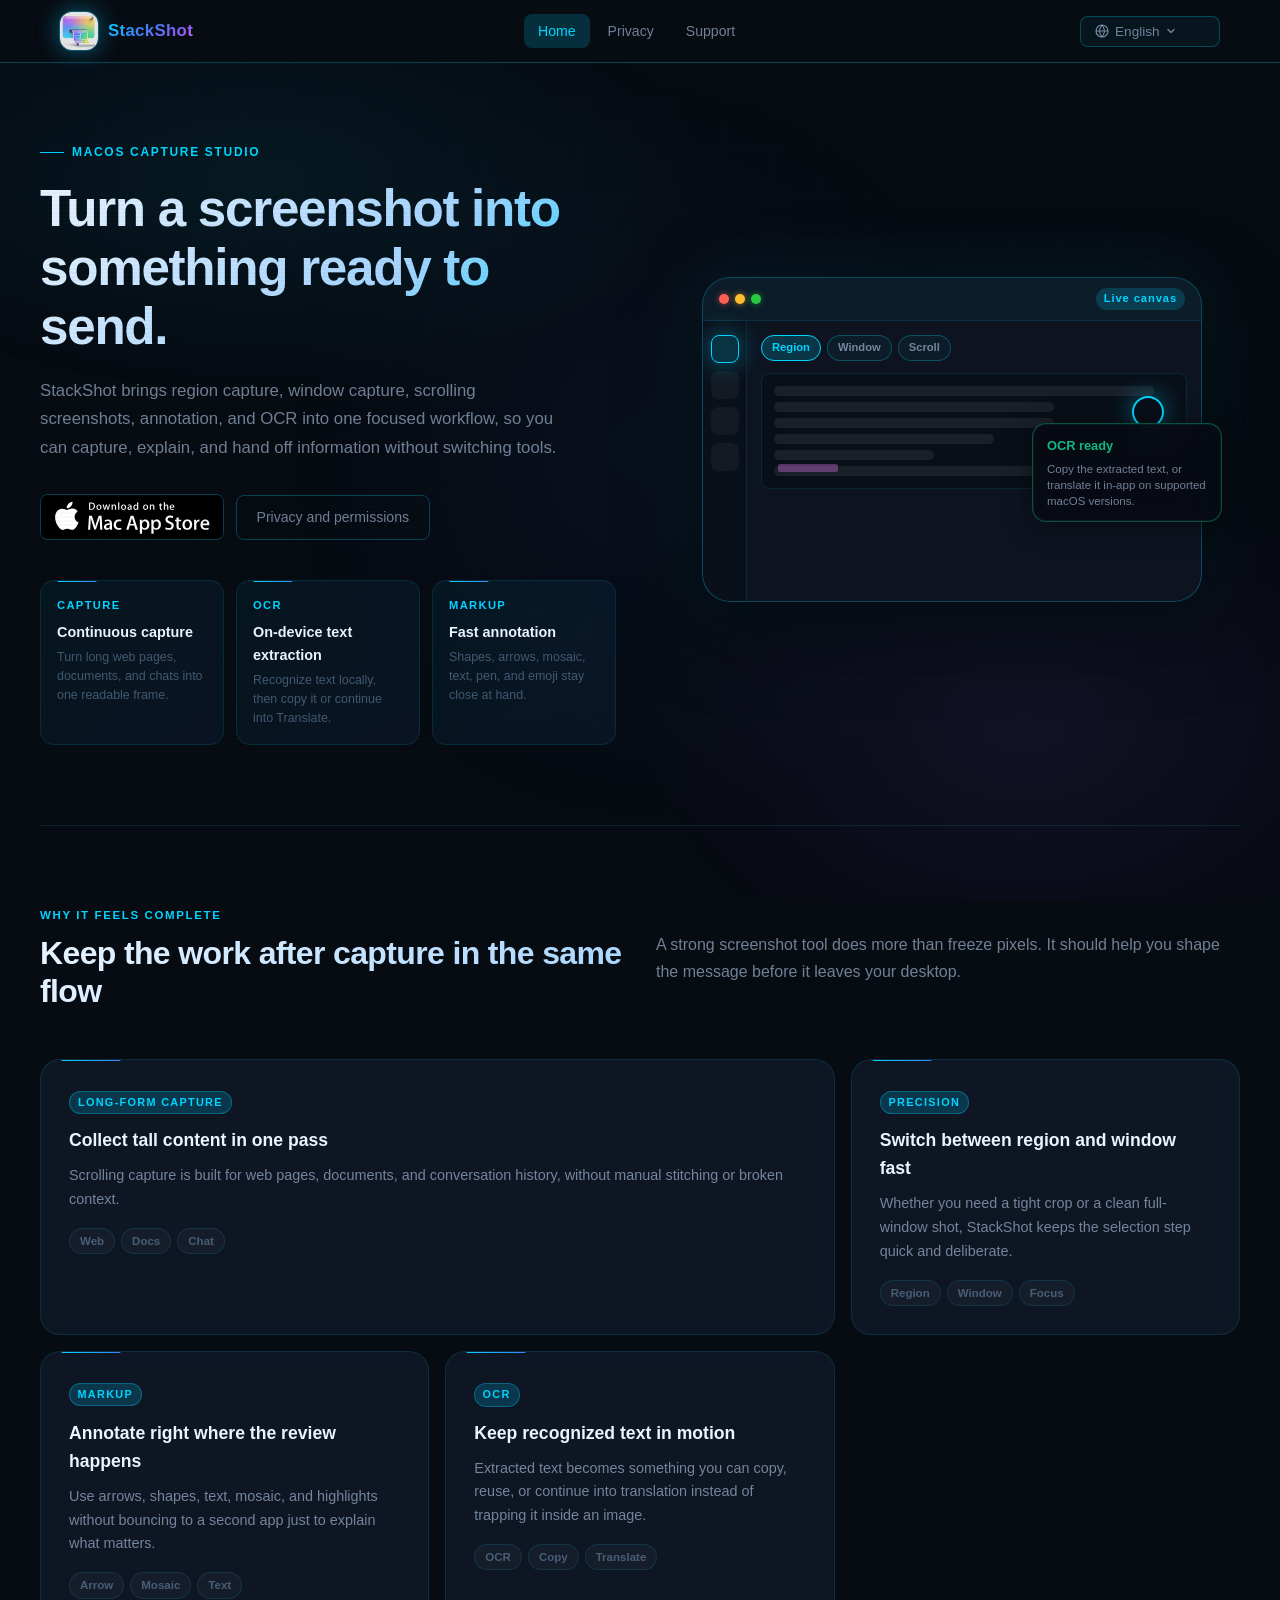
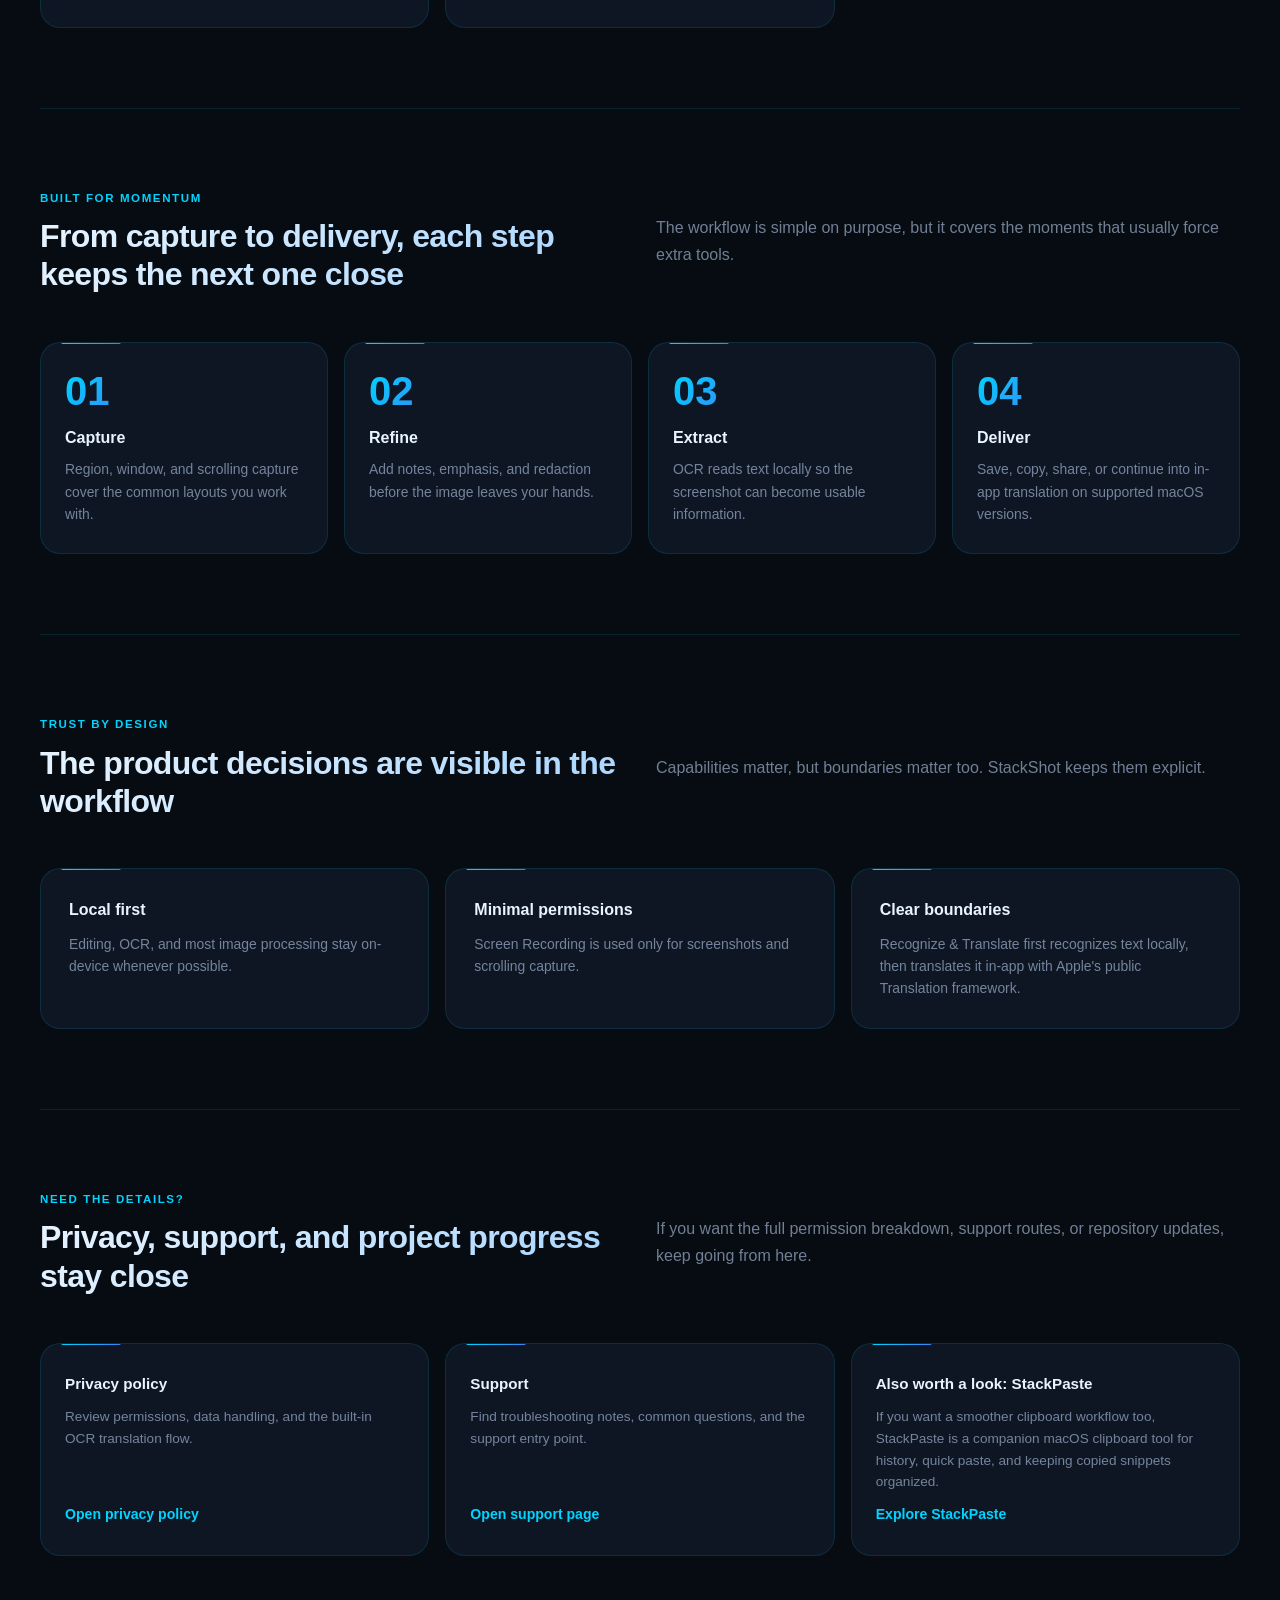
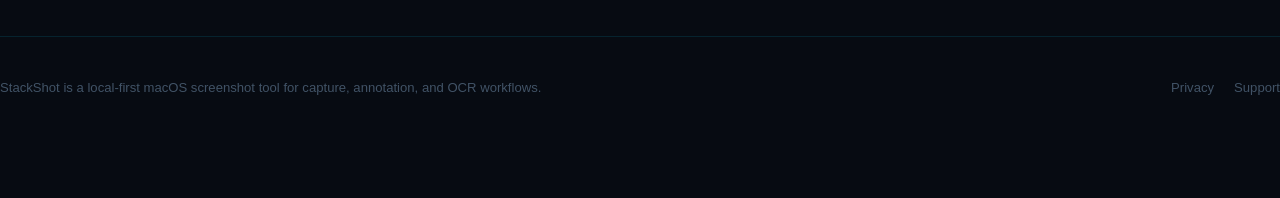
==== commit d9966ac6: "删除无用的标签元素" ====
--- a/docs/index.html
+++ b/docs/index.html
@@ -148,11 +148,6 @@
                 <strong>识别就绪</strong>
                 <p>识别出的文字可以直接复制，或在支持的系统版本上继续进行应用内翻译。</p>
               </div>
-              <div class="stage-flow">
-                <span>捕获</span>
-                <span>标注</span>
-                <span>导出</span>
-              </div>
             </div>
           </div>
         </div>
@@ -367,11 +362,6 @@
                 <strong>辨識就緒</strong>
                 <p>辨識出的文字可以直接複製，或在支援的系統版本上繼續進行 App 內翻譯。</p>
               </div>
-              <div class="stage-flow">
-                <span>擷取</span>
-                <span>標註</span>
-                <span>輸出</span>
-              </div>
             </div>
           </div>
         </div>
@@ -586,11 +576,6 @@
                 <strong>OCR ready</strong>
                 <p>Copy the extracted text, or translate it in-app on supported macOS versions.</p>
               </div>
-              <div class="stage-flow">
-                <span>Capture</span>
-                <span>Mark up</span>
-                <span>Deliver</span>
-              </div>
             </div>
           </div>
         </div>
@@ -805,11 +790,6 @@
                 <strong>OCR 準備完了</strong>
                 <p>認識した文字はコピーするか、対応する macOS バージョンではアプリ内で翻訳できます。</p>
               </div>
-              <div class="stage-flow">
-                <span>キャプチャ</span>
-                <span>注釈</span>
-                <span>共有</span>
-              </div>
             </div>
           </div>
         </div>
@@ -1024,11 +1004,6 @@
                 <strong>OCR listo</strong>
                 <p>Copia el texto extraído o tradúcelo dentro de la app en las versiones compatibles de macOS.</p>
               </div>
-              <div class="stage-flow">
-                <span>Capturar</span>
-                <span>Anotar</span>
-                <span>Entregar</span>
-              </div>
             </div>
           </div>
         </div>
@@ -1244,11 +1219,6 @@
                 <strong>OCR bereit</strong>
                 <p>Kopiere den extrahierten Text oder übersetze ihn in unterstützten macOS-Versionen direkt in der App.</p>
               </div>
-              <div class="stage-flow">
-                <span>Aufnehmen</span>
-                <span>Annotieren</span>
-                <span>Liefern</span>
-              </div>
             </div>
           </div>
         </div>
@@ -1464,11 +1434,6 @@
                 <strong>OCR prêt</strong>
                 <p>Copiez le texte extrait ou traduisez-le dans l’app sur les versions compatibles de macOS.</p>
               </div>
-              <div class="stage-flow">
-                <span>Capturer</span>
-                <span>Annoter</span>
-                <span>Livrer</span>
-              </div>
             </div>
           </div>
         </div>
@@ -1684,11 +1649,6 @@
                 <strong>OCR 준비 완료</strong>
                 <p>추출한 텍스트를 복사하거나 지원되는 macOS 버전에서는 앱 안에서 바로 번역할 수 있습니다.</p>
               </div>
-              <div class="stage-flow">
-                <span>캡처</span>
-                <span>주석</span>
-                <span>전달</span>
-              </div>
             </div>
           </div>
         </div>
@@ -1904,11 +1864,6 @@
                 <strong>OCR pronto</strong>
                 <p>Copie o texto extraído ou traduza dentro do app nas versões compatíveis do macOS.</p>
               </div>
-              <div class="stage-flow">
-                <span>Capturar</span>
-                <span>Anotar</span>
-                <span>Entregar</span>
-              </div>
             </div>
           </div>
         </div>
@@ -2123,11 +2078,6 @@
               <div class="stage-floating-note">
                 <strong>OCR готов</strong>
                 <p>Копируйте извлечённый текст или переводите его прямо в приложении на поддерживаемых версиях macOS.</p>
-              </div>
-              <div class="stage-flow">
-                <span>Захват</span>
-                <span>Разметка</span>
-                <span>Передача</span>
               </div>
             </div>
           </div>
@@ -2342,11 +2292,6 @@
                 <strong>النص جاهز</strong>
                 <p>يمكنك نسخ النص المتعرّف عليه مباشرة أو متابعة ترجمته على إصدارات النظام المدعومة.</p>
               </div>
-              <div class="stage-flow">
-                <span>التقاط</span>
-                <span>شرح</span>
-                <span>تسليم</span>
-              </div>
             </div>
           </div>
         </div>
@@ -2561,8 +2506,6 @@
                 <strong>OCR तैयार</strong>
                 <p>पहचाना गया टेक्स्ट कॉपी करें या अनुवाद करें।</p>
               </div>
-              <div class="stage-flow"><span>कैप्चर</span><span>एनोटेट</span><span>डिलीवर</span></div>
-            </div>
           </div>
         </div>
         <section class="home-section">
@@ -2686,8 +2629,6 @@
                 </div>
               </div>
               <div class="stage-floating-note"><strong>OCR Siap</strong><p>Salin teks atau terjemahkan di aplikasi.</p></div>
-              <div class="stage-flow"><span>Tangkap</span><span>Anotasi</span><span>Kirim</span></div>
-            </div>
           </div>
         </div>
         <section class="home-section">
@@ -2811,8 +2752,6 @@
                 </div>
               </div>
               <div class="stage-floating-note"><strong>OCR pronto</strong><p>Copia il testo estratto o traducilo nell'app.</p></div>
-              <div class="stage-flow"><span>Cattura</span><span>Annota</span><span>Consegna</span></div>
-            </div>
           </div>
         </div>
         <section class="home-section">
@@ -2936,8 +2875,6 @@
                 </div>
               </div>
               <div class="stage-floating-note"><strong>OCR gereed</strong><p>Kopieer de tekst of vertaal in de app.</p></div>
-              <div class="stage-flow"><span>Vastleggen</span><span>Annoteren</span><span>Leveren</span></div>
-            </div>
           </div>
         </div>
         <section class="home-section">
--- a/docs/assets/site.css
+++ b/docs/assets/site.css
@@ -718,30 +718,6 @@
   line-height: 1.4;
 }
 
-.stage-flow {
-  position: absolute;
-  left: -10px;
-  bottom: -22px;
-  display: flex;
-  gap: 0;
-}
-
-.stage-flow span {
-  padding: 4px 12px;
-  font-size: 0.68rem;
-  font-weight: 700;
-  letter-spacing: 0.06em;
-  text-transform: uppercase;
-  position: relative;
-}
-
-.stage-flow span:first-child  { border-radius: 6px 0 0 6px; }
-.stage-flow span:last-child   { border-radius: 0 6px 6px 0; }
-.stage-flow span:nth-child(2) {
-  color: var(--cyan);
-  background: var(--cyan-dim);
-}
-
 /* ══════════════════════════════════════════════════════════════
    HOME SECTIONS
    ══════════════════════════════════════════════════════════════ */
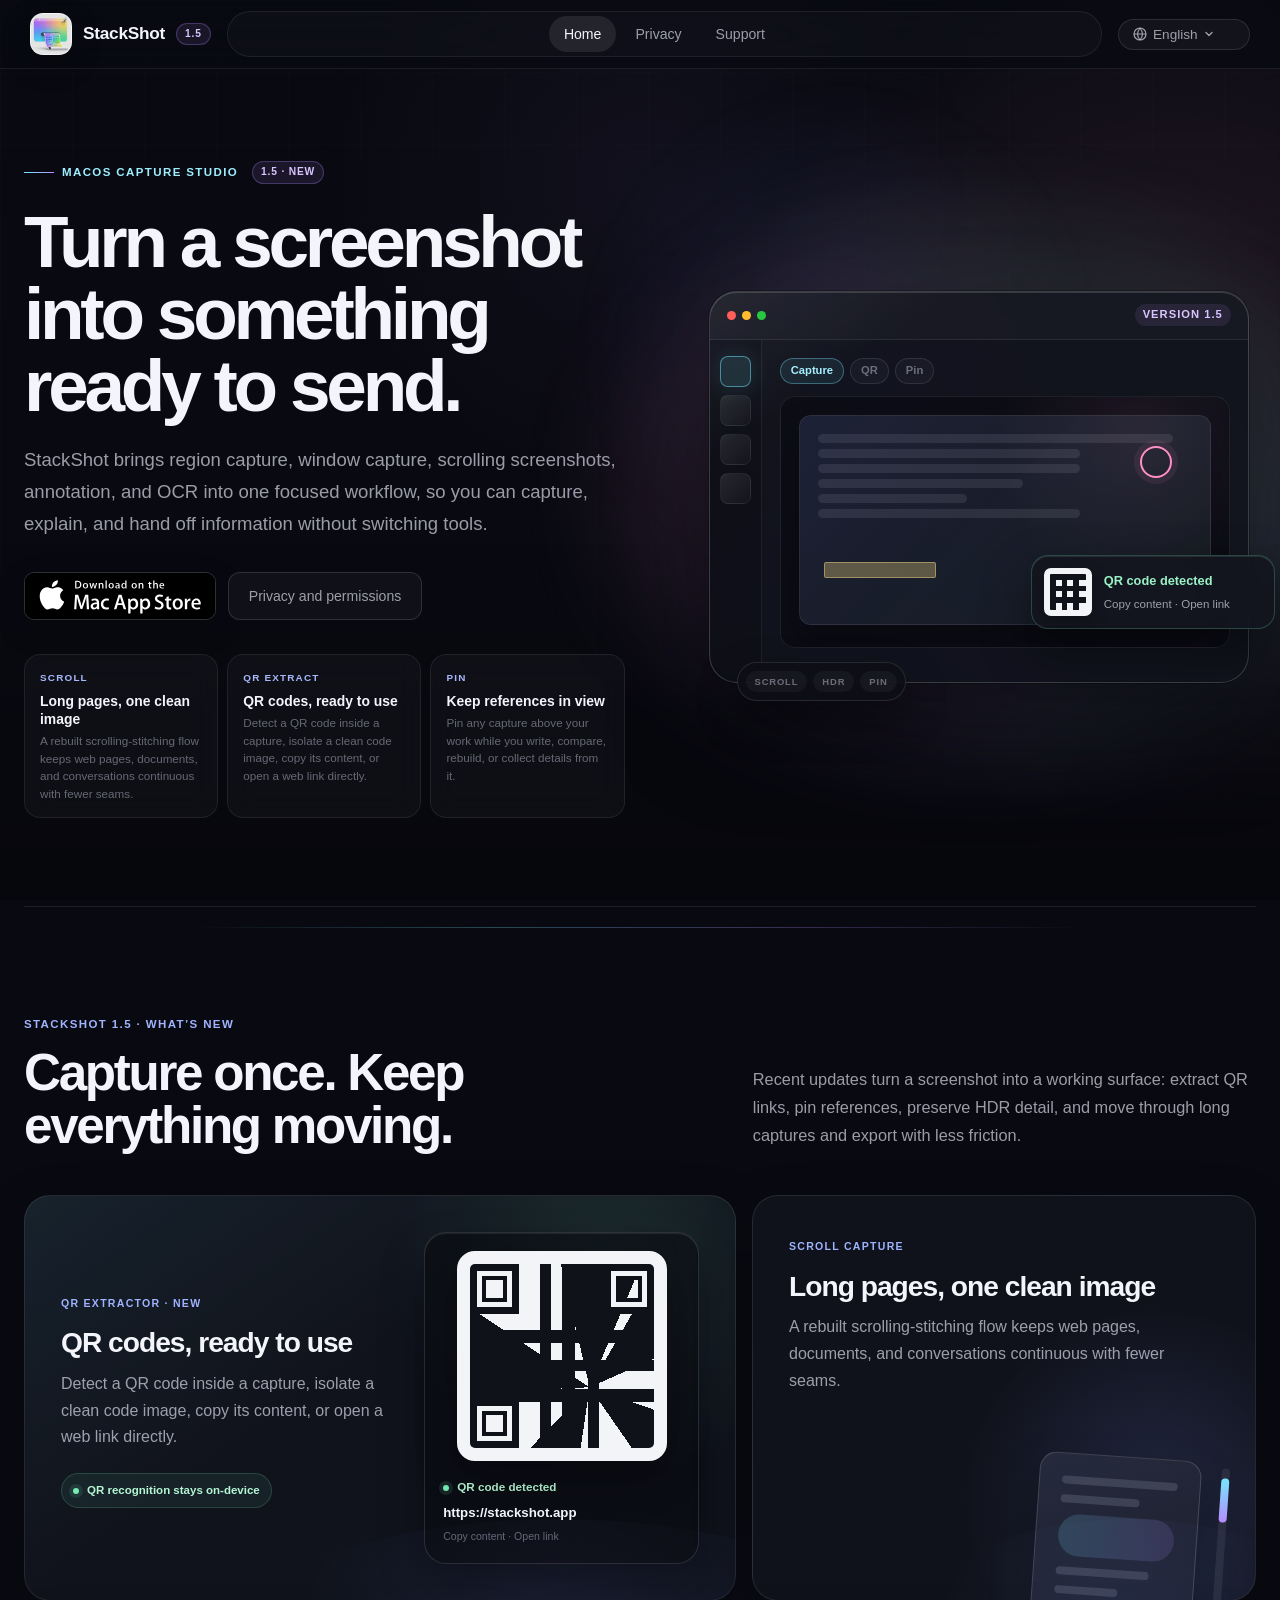
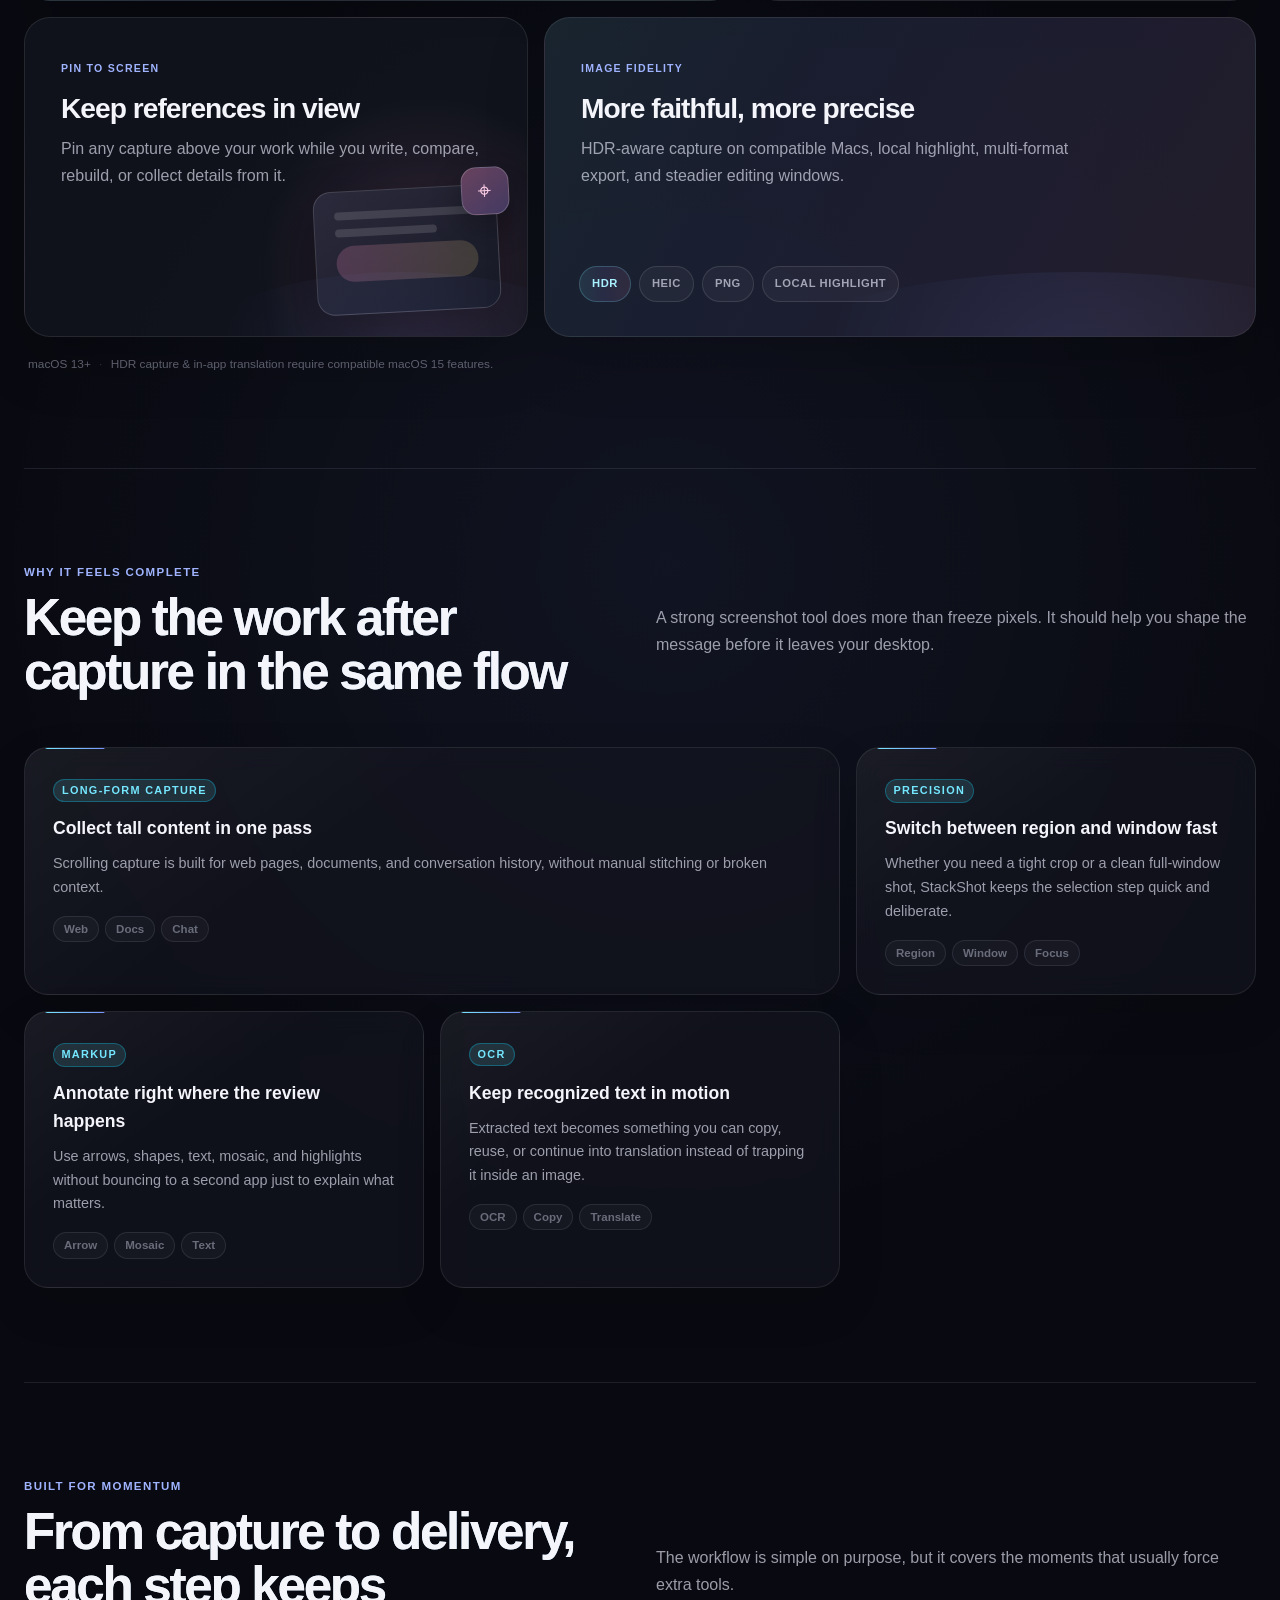
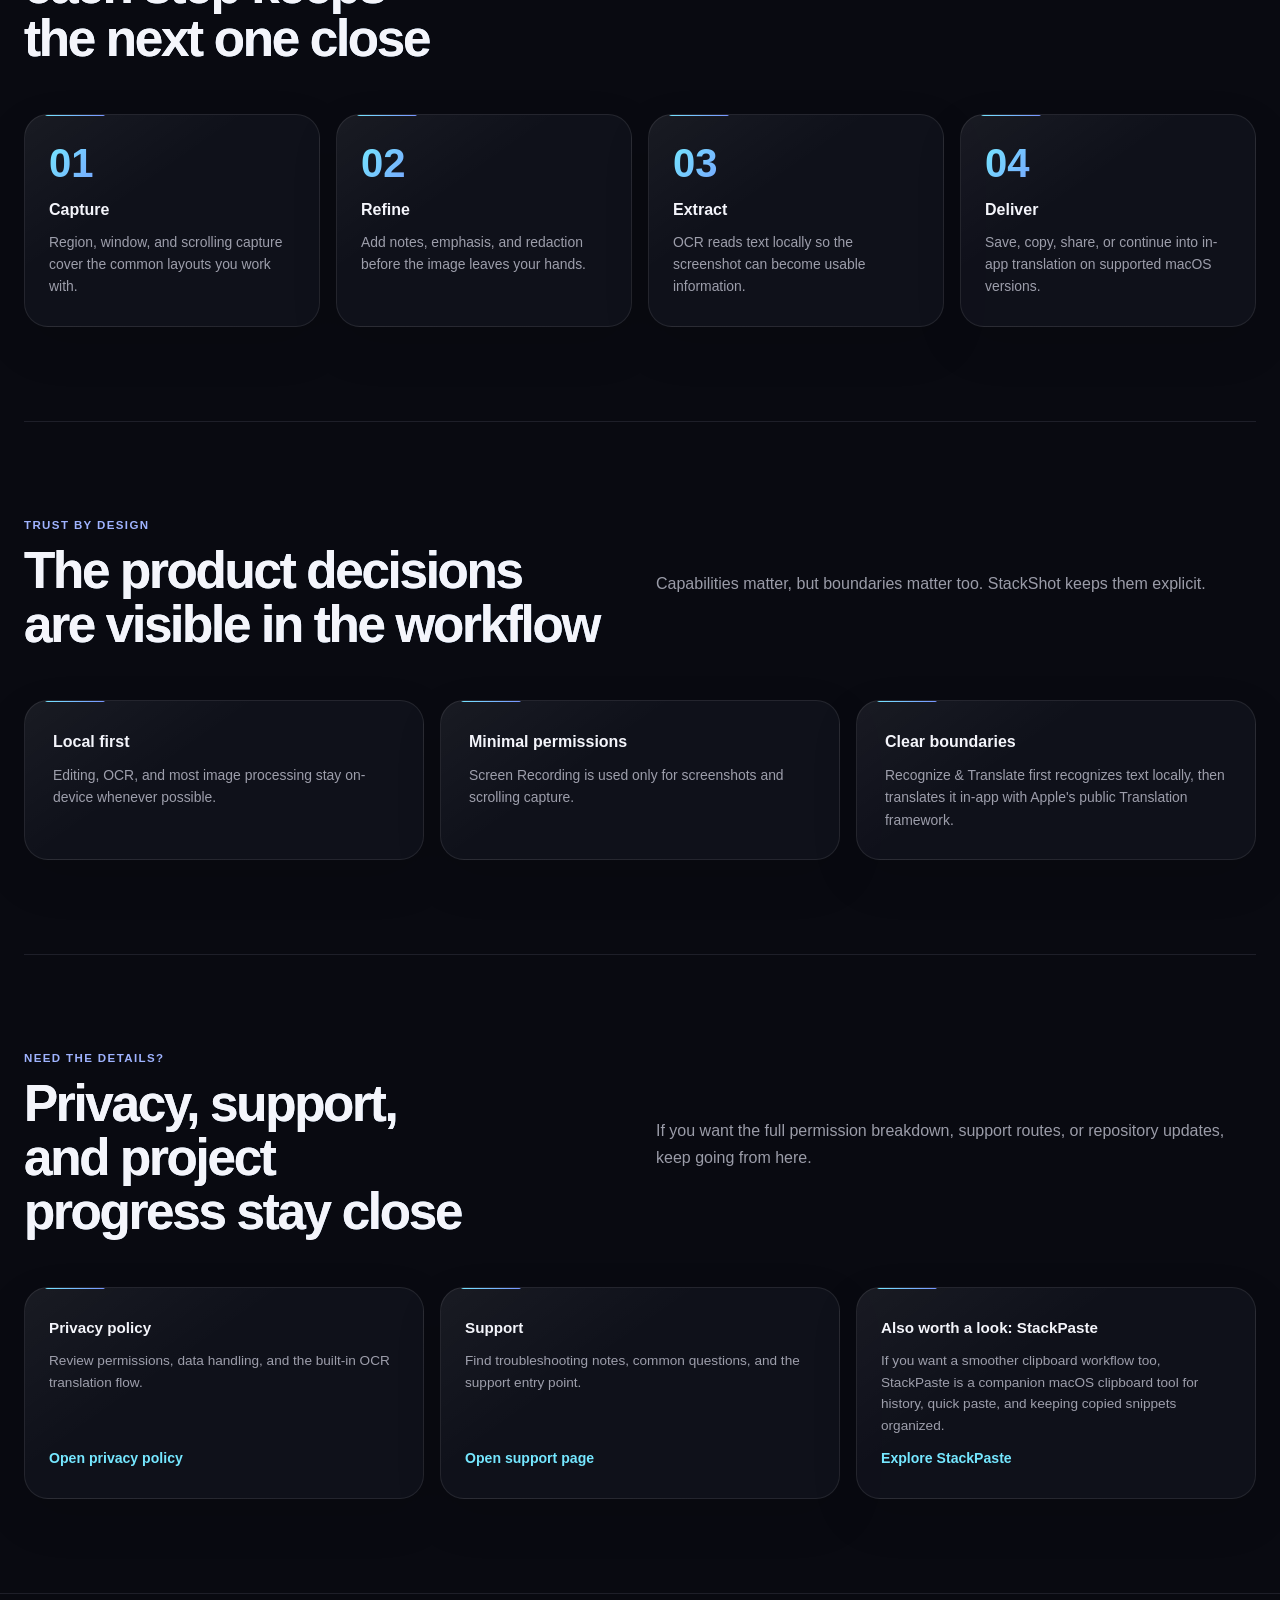
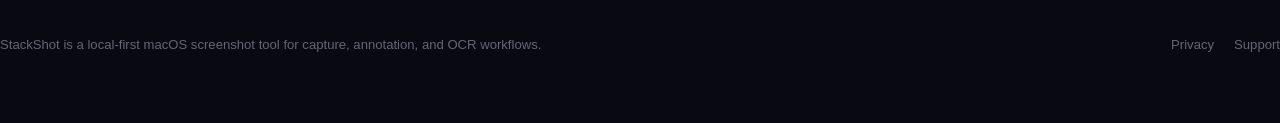
==== commit 357951ad: "feat: 根据 StackShot 1.5 更新官网 主要更新： - 重新设计主页视觉，以柔和渐变、玻璃层次和轻量动效贴近 macOS 与应用图标风格 - 新增 1.5 产品更新区，展示二维码提取、" ====
--- a/docs/index.html
+++ b/docs/index.html
@@ -3,8 +3,16 @@
 <head>
   <meta charset="utf-8">
   <meta name="viewport" content="width=device-width, initial-scale=1">
-  <meta name="description" content="StackShot is a local-first macOS screenshot tool for capture, scrolling screenshots, annotation, and OCR.">
+  <meta name="description" content="StackShot is a local-first macOS screenshot workspace for region, window, and scrolling capture, annotation, OCR, QR extraction, pinning, and HDR-aware export.">
+  <meta name="theme-color" content="#090a11">
+  <meta property="og:type" content="website">
+  <meta property="og:title" content="StackShot — Capture once. Keep everything moving.">
+  <meta property="og:description" content="Scrolling screenshots, annotation, OCR, on-device QR extraction, pinning, and HDR-aware export for macOS.">
+  <meta property="og:image" content="https://yingkong1987.github.io/StackShot/assets/stackshot-logo.png">
+  <meta property="og:url" content="https://yingkong1987.github.io/StackShot/">
+  <meta name="twitter:card" content="summary_large_image">
   <title>StackShot | Capture, Annotate, and Extract Text</title>
+  <link rel="icon" href="./assets/stackshot-logo.png">
   <link rel="stylesheet" href="./assets/site.css">
   <script>
     /* Inline: resolve language before paint to avoid flash of wrong language */
--- a/docs/assets/site.css
+++ b/docs/assets/site.css
@@ -4,44 +4,45 @@
 
 :root {
   /* Core palette */
-  --bg:           #070b12;
-  --bg-panel:     #0d1420;
-  --bg-surface:   rgba(15, 22, 36, 0.72);
-  --bg-card:      rgba(18, 28, 46, 0.68);
+  --bg:           #090a11;
+  --bg-panel:     #11131d;
+  --bg-surface:   rgba(21, 23, 34, 0.76);
+  --bg-card:      rgba(25, 28, 41, 0.74);
 
   /* Accent neon */
-  --cyan:         #00d4ff;
-  --cyan-dim:     rgba(0, 212, 255, 0.18);
-  --cyan-glow:    0 0 24px rgba(0, 212, 255, 0.45);
-  --blue:         #3b82f6;
-  --violet:       #8b5cf6;
-  --pink:         #e879f9;
-  --green:        #10b981;
+  --cyan:         #75e7ff;
+  --cyan-dim:     rgba(117, 231, 255, 0.13);
+  --cyan-glow:    0 0 28px rgba(117, 231, 255, 0.26);
+  --blue:         #7793ff;
+  --violet:       #b58cff;
+  --pink:         #ff8fc7;
+  --green:        #75ebb2;
+  --yellow:       #ffe185;
 
   /* Gradients */
-  --grad-hero:    linear-gradient(135deg, #00d4ff 0%, #3b82f6 40%, #8b5cf6 80%, #e879f9 100%);
-  --grad-card:    linear-gradient(135deg, rgba(0,212,255,0.06) 0%, rgba(59,130,246,0.08) 100%);
-  --grad-cta:     linear-gradient(135deg, #00d4ff 0%, #3b82f6 100%);
+  --grad-hero:    linear-gradient(125deg, #75e7ff 0%, #7793ff 36%, #b58cff 68%, #ff8fc7 100%);
+  --grad-card:    linear-gradient(145deg, rgba(117,231,255,0.07) 0%, rgba(181,140,255,0.06) 100%);
+  --grad-cta:     linear-gradient(135deg, #75e7ff 0%, #7793ff 100%);
 
   /* Typography */
-  --ink:          #e8f4ff;
-  --ink-dim:      rgba(200, 224, 255, 0.55);
-  --ink-muted:    rgba(160, 200, 240, 0.38);
+  --ink:          #f4f5fb;
+  --ink-dim:      rgba(224, 226, 240, 0.68);
+  --ink-muted:    rgba(205, 209, 228, 0.46);
 
   /* Borders & dividers */
-  --border:       rgba(0, 212, 255, 0.12);
-  --border-strong:rgba(0, 212, 255, 0.28);
+  --border:       rgba(213, 219, 255, 0.1);
+  --border-strong:rgba(213, 219, 255, 0.2);
 
   /* Radii */
-  --radius-xl: 28px;
-  --radius-lg: 20px;
-  --radius-md: 14px;
-  --radius-sm: 8px;
+  --radius-xl: 32px;
+  --radius-lg: 24px;
+  --radius-md: 16px;
+  --radius-sm: 10px;
 
   /* Shadows */
-  --shadow-sm:  0 2px 12px rgba(0,0,0,0.4);
-  --shadow-md:  0 8px 40px rgba(0,0,0,0.55);
-  --shadow-lg:  0 24px 80px rgba(0,0,0,0.7);
+  --shadow-sm:  0 4px 18px rgba(0,0,0,0.26);
+  --shadow-md:  0 18px 52px rgba(0,0,0,0.34);
+  --shadow-lg:  0 34px 110px rgba(0,0,0,0.52);
 
   /* Motion */
   --ease-spring: cubic-bezier(.34,1.56,.64,1);
@@ -1366,4 +1367,1191 @@
   );
 }
 
-
+/* ══════════════════════════════════════════════════════════════
+   2026 PRODUCT REFRESH · STACKSHOT 1.5
+   A calmer macOS-inspired surface with lightweight motion.
+   ══════════════════════════════════════════════════════════════ */
+
+html {
+  scroll-padding-top: 84px;
+}
+
+body {
+  background:
+    radial-gradient(circle at 8% -10%, rgba(117, 231, 255, 0.13), transparent 30rem),
+    radial-gradient(circle at 92% 8%, rgba(255, 143, 199, 0.12), transparent 28rem),
+    radial-gradient(circle at 52% 44%, rgba(119, 147, 255, 0.07), transparent 42rem),
+    var(--bg);
+  -webkit-font-smoothing: antialiased;
+  text-rendering: optimizeLegibility;
+}
+
+body::before {
+  animation: none;
+  background:
+    linear-gradient(rgba(255,255,255,0.018) 1px, transparent 1px),
+    linear-gradient(90deg, rgba(255,255,255,0.018) 1px, transparent 1px);
+  background-size: 72px 72px;
+  mask-image: linear-gradient(to bottom, rgba(0,0,0,.7), transparent 62%);
+}
+
+body::after {
+  background:
+    radial-gradient(circle at 50% 20%, rgba(181,140,255,.05), transparent 35%),
+    linear-gradient(to bottom, transparent 60%, rgba(0,0,0,.26));
+}
+
+.page-shell::before {
+  display: none;
+}
+
+.page-shell {
+  padding-bottom: 48px;
+}
+
+.page-inner,
+.topbar-inner {
+  width: min(1240px, calc(100% - 48px));
+}
+
+.topbar {
+  border-bottom-color: rgba(255,255,255,.08);
+  background: rgba(9, 10, 17, .72);
+  -webkit-backdrop-filter: blur(22px) saturate(150%);
+  backdrop-filter: blur(22px) saturate(150%);
+}
+
+.topbar-inner {
+  min-height: 68px;
+  padding: 10px 6px;
+}
+
+.brand {
+  gap: 11px;
+}
+
+.brand-logo {
+  width: 42px;
+  height: 42px;
+  border-radius: 13px;
+  border: 1px solid rgba(255,255,255,.22);
+  box-shadow: 0 10px 30px rgba(0,0,0,.22);
+  background: #eef0f5;
+}
+
+.brand-wordmark {
+  color: var(--ink);
+  background: none;
+  font-size: 1.08rem;
+  letter-spacing: -.015em;
+}
+
+.brand-version,
+.version-chip {
+  display: inline-flex;
+  align-items: center;
+  justify-content: center;
+  min-height: 22px;
+  padding: 2px 8px;
+  border: 1px solid rgba(181,140,255,.28);
+  border-radius: 999px;
+  color: #d9c6ff;
+  background: rgba(181,140,255,.1);
+  font-size: .64rem;
+  font-weight: 760;
+  letter-spacing: .08em;
+}
+
+.version-chip {
+  margin-inline-start: 6px;
+}
+
+.site-nav {
+  padding: 4px;
+  border: 1px solid rgba(255,255,255,.07);
+  border-radius: 999px;
+  background: rgba(255,255,255,.025);
+}
+
+.nav-link {
+  padding: 7px 15px;
+  border-radius: 999px;
+}
+
+.nav-link:hover,
+.nav-link[aria-current="page"] {
+  color: var(--ink);
+  background: rgba(255,255,255,.085);
+}
+
+.lang-trigger {
+  min-width: 132px;
+  border-color: rgba(255,255,255,.11);
+  border-radius: 999px;
+  background: rgba(255,255,255,.04);
+}
+
+.lang-trigger:hover {
+  border-color: rgba(117,231,255,.45);
+  color: var(--ink);
+  background: rgba(117,231,255,.08);
+}
+
+.lang-menu {
+  border-color: rgba(255,255,255,.12);
+  background: rgba(15,16,25,.94);
+  box-shadow: 0 28px 80px rgba(0,0,0,.5);
+}
+
+.hero {
+  position: relative;
+  grid-template-columns: minmax(0, 1.04fr) minmax(420px, .96fr);
+  gap: clamp(40px, 6vw, 88px);
+  min-height: 690px;
+  padding: 86px 0 88px;
+}
+
+.hero::before {
+  content: "";
+  position: absolute;
+  z-index: -1;
+  width: 34rem;
+  height: 34rem;
+  inset: 0 auto auto 44%;
+  border-radius: 50%;
+  background: radial-gradient(circle, rgba(119,147,255,.1), transparent 68%);
+  filter: blur(10px);
+  pointer-events: none;
+}
+
+.eyebrow {
+  flex-wrap: wrap;
+  color: #9eeeff;
+  font-size: .72rem;
+  letter-spacing: .12em;
+  margin-bottom: 22px;
+}
+
+.eyebrow::before {
+  width: 30px;
+  background: linear-gradient(90deg, var(--cyan), var(--violet));
+  box-shadow: none;
+}
+
+.hero-copy h1 {
+  max-width: 700px;
+  margin-bottom: 22px;
+  color: var(--ink);
+  background: none;
+  font-size: clamp(2.8rem, 5.7vw, 5rem);
+  font-weight: 760;
+  line-height: .99;
+  letter-spacing: -.058em;
+  text-wrap: balance;
+}
+
+.hero-kicker {
+  max-width: 640px;
+  color: var(--ink-dim);
+  font-size: clamp(1rem, 1.5vw, 1.16rem);
+  line-height: 1.72;
+}
+
+.button-row {
+  margin-bottom: 34px;
+}
+
+.app-store-badge {
+  height: 48px;
+  border-color: rgba(255,255,255,.16);
+  border-radius: 10px;
+  box-shadow: 0 10px 30px rgba(0,0,0,.18);
+}
+
+.app-store-badge:hover {
+  border-color: rgba(117,231,255,.45);
+  transform: translateY(-2px) scale(1.01);
+}
+
+.ghost-link,
+.primary-link {
+  min-height: 48px;
+  border-radius: 12px;
+}
+
+.ghost-link {
+  border-color: rgba(255,255,255,.13);
+  color: var(--ink-dim);
+  background: rgba(255,255,255,.035);
+}
+
+.ghost-link:hover {
+  border-color: rgba(117,231,255,.38);
+  color: var(--ink);
+  background: rgba(117,231,255,.07);
+}
+
+.hero-stats {
+  gap: 9px;
+}
+
+.stat-card {
+  min-height: 128px;
+  padding: 15px;
+  border-color: rgba(255,255,255,.08);
+  background: rgba(255,255,255,.032);
+  -webkit-backdrop-filter: blur(14px);
+  backdrop-filter: blur(14px);
+}
+
+.stat-card::before {
+  display: none;
+}
+
+.stat-card:hover {
+  border-color: rgba(255,255,255,.18);
+  background: rgba(255,255,255,.05);
+  transform: translateY(-3px);
+}
+
+.stat-label {
+  color: #a7b8ff;
+  font-size: .62rem;
+}
+
+.stat-card strong {
+  font-size: .87rem;
+  line-height: 1.3;
+}
+
+.stat-card p {
+  color: var(--ink-muted);
+  font-size: .73rem;
+  line-height: 1.5;
+}
+
+.hero-visual {
+  perspective: 1000px;
+}
+
+.product-stage {
+  max-width: 540px;
+  isolation: isolate;
+}
+
+.product-stage::before {
+  content: "";
+  position: absolute;
+  z-index: -1;
+  inset: -18%;
+  border-radius: 50%;
+  background: conic-gradient(from 110deg, rgba(117,231,255,.18), rgba(181,140,255,.18), rgba(255,143,199,.15), rgba(117,235,178,.12), rgba(117,231,255,.18));
+  filter: blur(55px);
+  opacity: .72;
+}
+
+.stage-window {
+  border-color: rgba(255,255,255,.18);
+  border-radius: 28px;
+  background:
+    linear-gradient(145deg, rgba(255,255,255,.07), transparent 22%),
+    rgba(17,19,29,.92);
+  box-shadow:
+    0 46px 100px rgba(0,0,0,.48),
+    0 1px 0 rgba(255,255,255,.14) inset,
+    0 0 0 1px rgba(0,0,0,.25);
+  animation: stage-float 8s ease-in-out infinite;
+}
+
+@keyframes stage-float {
+  0%, 100% { transform: translate3d(0, 0, 0) rotateY(-1.5deg); }
+  50% { transform: translate3d(0, -8px, 0) rotateY(1deg); }
+}
+
+.stage-topbar {
+  min-height: 48px;
+  padding: 12px 17px;
+  border-bottom-color: rgba(255,255,255,.08);
+  background: rgba(255,255,255,.025);
+}
+
+.window-dot {
+  width: 9px;
+  height: 9px;
+  box-shadow: none;
+}
+
+.stage-status {
+  color: #d9c6ff;
+  background: rgba(181,140,255,.1);
+  letter-spacing: .09em;
+}
+
+.stage-body {
+  grid-template-columns: 52px 1fr;
+  min-height: 342px;
+}
+
+.stage-sidebar {
+  padding: 16px 10px;
+  border-right-color: rgba(255,255,255,.07);
+  background: rgba(0,0,0,.14);
+}
+
+.stage-tool {
+  width: 31px;
+  height: 31px;
+  border: 1px solid rgba(255,255,255,.06);
+  background:
+    linear-gradient(135deg, rgba(255,255,255,.1), rgba(255,255,255,.02));
+}
+
+.stage-tool.is-active {
+  border-color: rgba(117,231,255,.5);
+  background: rgba(117,231,255,.13);
+  box-shadow: 0 0 24px rgba(117,231,255,.15);
+}
+
+.stage-main {
+  padding: 18px;
+}
+
+.stage-chip {
+  border-color: rgba(255,255,255,.1);
+  color: var(--ink-muted);
+  background: rgba(255,255,255,.03);
+}
+
+.stage-chip:first-child {
+  border-color: rgba(117,231,255,.35);
+  color: #a5efff;
+  background: rgba(117,231,255,.09);
+}
+
+.stage-canvas {
+  min-height: 252px;
+  padding: 18px;
+  border-color: rgba(255,255,255,.08);
+  border-radius: 15px;
+  background:
+    radial-gradient(circle at 80% 15%, rgba(255,143,199,.08), transparent 35%),
+    rgba(4,5,9,.36);
+}
+
+.canvas-sheet {
+  min-height: 210px;
+  padding: 18px;
+  border: 1px solid rgba(255,255,255,.08);
+  border-radius: 12px;
+  background:
+    linear-gradient(135deg, rgba(119,147,255,.12), rgba(117,235,178,.04)),
+    rgba(255,255,255,.025);
+  box-shadow: 0 16px 34px rgba(0,0,0,.22);
+}
+
+.sheet-block {
+  height: 9px;
+  background: rgba(235,238,255,.09);
+}
+
+.sheet-block::after {
+  background: linear-gradient(90deg, transparent, rgba(255,255,255,.12), transparent);
+  animation-duration: 4.8s;
+}
+
+.annotation-ring {
+  top: 30px;
+  right: 38px;
+  border-color: var(--pink);
+  box-shadow: 0 0 0 6px rgba(255,143,199,.08);
+}
+
+.annotation-highlight {
+  width: 112px;
+  height: 16px;
+  left: 24px;
+  bottom: 46px;
+  background: rgba(255,225,133,.3);
+  border: 1px solid rgba(255,225,133,.42);
+}
+
+.stage-floating-note {
+  right: -26px;
+  bottom: 54px;
+  width: 244px;
+  min-height: 74px;
+  display: flex;
+  align-items: center;
+  gap: 12px;
+  padding: 12px;
+  border-color: rgba(117,235,178,.24);
+  border-radius: 17px;
+  background: rgba(19,22,30,.9);
+  -webkit-backdrop-filter: blur(24px) saturate(150%);
+  backdrop-filter: blur(24px) saturate(150%);
+  box-shadow: 0 22px 50px rgba(0,0,0,.4), 0 1px 0 rgba(255,255,255,.1) inset;
+}
+
+.stage-floating-note strong {
+  color: #9af2c6;
+}
+
+.mini-qr {
+  flex: 0 0 auto;
+  width: 48px;
+  height: 48px;
+  border: 6px solid #f3f4f8;
+  border-radius: 7px;
+  background:
+    linear-gradient(90deg, #11131b 16%, transparent 16% 32%, #11131b 32% 48%, transparent 48% 64%, #11131b 64% 80%, transparent 80%),
+    linear-gradient(#11131b 16%, transparent 16% 32%, #11131b 32% 48%, transparent 48% 64%, #11131b 64% 80%, transparent 80%),
+    #f3f4f8;
+  box-shadow: 0 7px 18px rgba(0,0,0,.24);
+}
+
+.qr-result-copy {
+  min-width: 0;
+}
+
+.stage-feature-rail {
+  position: absolute;
+  left: 28px;
+  bottom: -18px;
+  display: flex;
+  gap: 6px;
+  padding: 8px;
+  border: 1px solid rgba(255,255,255,.11);
+  border-radius: 999px;
+  background: rgba(13,14,22,.88);
+  -webkit-backdrop-filter: blur(18px);
+  backdrop-filter: blur(18px);
+  box-shadow: 0 18px 40px rgba(0,0,0,.34);
+}
+
+.stage-feature-rail span {
+  padding: 3px 9px;
+  border-radius: 999px;
+  color: var(--ink-muted);
+  background: rgba(255,255,255,.04);
+  font-size: .59rem;
+  font-weight: 760;
+  letter-spacing: .09em;
+}
+
+.home-section {
+  padding: 94px 0;
+}
+
+.section-kicker,
+.release-label {
+  color: #9fb3ff;
+  font-weight: 760;
+  letter-spacing: .12em;
+}
+
+.section-head h2,
+.release-heading h2 {
+  max-width: 780px;
+  color: var(--ink);
+  font-size: clamp(2rem, 4vw, 3.45rem);
+  line-height: 1.05;
+  letter-spacing: -.045em;
+  text-wrap: balance;
+}
+
+.section-intro {
+  color: var(--ink-dim);
+}
+
+.release-section {
+  position: relative;
+  padding-top: 108px;
+}
+
+.release-section::before {
+  content: "";
+  position: absolute;
+  top: 20px;
+  left: 50%;
+  width: min(72vw, 900px);
+  height: 1px;
+  transform: translateX(-50%);
+  background: linear-gradient(90deg, transparent, rgba(117,231,255,.28), rgba(181,140,255,.28), transparent);
+}
+
+.release-heading {
+  display: grid;
+  grid-template-columns: minmax(0, 1.15fr) minmax(280px, .85fr);
+  gap: 48px;
+  align-items: end;
+  margin-bottom: 42px;
+}
+
+.release-heading .section-kicker {
+  margin: 0 0 12px;
+}
+
+.release-heading h2 {
+  margin: 0;
+}
+
+.release-heading > p {
+  max-width: 560px;
+  margin: 0 0 4px;
+  color: var(--ink-dim);
+  font-size: 1.02rem;
+  line-height: 1.72;
+}
+
+.release-grid {
+  display: grid;
+  grid-template-columns: repeat(12, minmax(0, 1fr));
+  gap: 16px;
+}
+
+.release-card {
+  position: relative;
+  min-height: 320px;
+  overflow: hidden;
+  padding: clamp(24px, 3vw, 36px);
+  border: 1px solid rgba(255,255,255,.09);
+  border-radius: 26px;
+  background:
+    linear-gradient(145deg, rgba(255,255,255,.055), transparent 42%),
+    rgba(20,22,32,.72);
+  box-shadow: 0 24px 60px rgba(0,0,0,.18);
+  transition: transform .35s cubic-bezier(.2,.75,.25,1), border-color .35s ease, background .35s ease;
+}
+
+.release-card::after {
+  content: "";
+  position: absolute;
+  inset: auto -25% -55% 25%;
+  height: 75%;
+  border-radius: 50%;
+  background: radial-gradient(circle, rgba(119,147,255,.13), transparent 68%);
+  pointer-events: none;
+}
+
+.release-card:hover {
+  border-color: rgba(255,255,255,.18);
+  background:
+    linear-gradient(145deg, rgba(255,255,255,.07), transparent 44%),
+    rgba(24,26,38,.78);
+  transform: translateY(-5px);
+}
+
+.release-card h3 {
+  position: relative;
+  z-index: 1;
+  max-width: 500px;
+  margin: 13px 0 12px;
+  color: var(--ink);
+  font-size: clamp(1.35rem, 2.2vw, 2rem);
+  line-height: 1.12;
+  letter-spacing: -.035em;
+}
+
+.release-card p {
+  position: relative;
+  z-index: 1;
+  max-width: 530px;
+  margin: 0;
+  color: var(--ink-dim);
+  line-height: 1.68;
+}
+
+.release-label {
+  position: relative;
+  z-index: 1;
+  display: inline-block;
+  font-size: .66rem;
+}
+
+.release-card-qr {
+  grid-column: span 7;
+  min-height: 400px;
+  display: grid;
+  grid-template-columns: minmax(0, 1fr) minmax(230px, .82fr);
+  gap: 28px;
+  align-items: center;
+  background:
+    radial-gradient(circle at 82% 18%, rgba(117,235,178,.12), transparent 32%),
+    linear-gradient(145deg, rgba(117,231,255,.07), transparent 44%),
+    rgba(20,22,32,.78);
+}
+
+.release-card-scroll {
+  grid-column: span 5;
+  background:
+    radial-gradient(circle at 80% 75%, rgba(119,147,255,.16), transparent 38%),
+    rgba(20,22,32,.74);
+}
+
+.release-card-pin {
+  grid-column: span 5;
+  background:
+    radial-gradient(circle at 80% 78%, rgba(255,143,199,.15), transparent 36%),
+    rgba(20,22,32,.74);
+}
+
+.release-card-quality {
+  grid-column: span 7;
+  min-height: 320px;
+  background:
+    linear-gradient(120deg, rgba(117,231,255,.08), rgba(119,147,255,.08), rgba(181,140,255,.08), rgba(255,143,199,.08)),
+    rgba(20,22,32,.78);
+}
+
+.local-badge {
+  position: relative;
+  z-index: 2;
+  display: inline-flex;
+  align-items: center;
+  gap: 8px;
+  margin-top: 22px;
+  padding: 7px 11px;
+  border: 1px solid rgba(117,235,178,.18);
+  border-radius: 999px;
+  color: #b5f6d4;
+  background: rgba(117,235,178,.07);
+  font-size: .72rem;
+  font-weight: 650;
+}
+
+.local-badge i,
+.qr-console-copy span i {
+  width: 6px;
+  height: 6px;
+  border-radius: 50%;
+  background: var(--green);
+  box-shadow: 0 0 0 4px rgba(117,235,178,.11);
+}
+
+.qr-console {
+  position: relative;
+  z-index: 2;
+  padding: 18px;
+  border: 1px solid rgba(255,255,255,.13);
+  border-radius: 22px;
+  background: rgba(8,9,14,.52);
+  box-shadow: 0 24px 46px rgba(0,0,0,.3), 0 1px 0 rgba(255,255,255,.08) inset;
+}
+
+.qr-symbol {
+  position: relative;
+  aspect-ratio: 1;
+  width: min(100%, 210px);
+  margin: 0 auto 17px;
+  overflow: hidden;
+  border: 13px solid #f3f4f8;
+  border-radius: 18px;
+  background: #f3f4f8;
+  box-shadow: 0 16px 40px rgba(0,0,0,.28);
+}
+
+.qr-finder {
+  position: absolute;
+  z-index: 2;
+  width: 27%;
+  aspect-ratio: 1;
+  border: 7px solid #10121a;
+  box-shadow: 0 0 0 5px #f3f4f8 inset, 0 0 0 9px #10121a inset;
+}
+
+.qr-finder-a { top: 0; left: 0; }
+.qr-finder-b { top: 0; right: 0; }
+.qr-finder-c { bottom: 0; left: 0; }
+
+.qr-pixels {
+  position: absolute;
+  inset: 0;
+  background:
+    linear-gradient(90deg, transparent 38%, #10121a 38% 44%, transparent 44% 50%, #10121a 50% 57%, transparent 57% 64%, #10121a 64% 70%, transparent 70%),
+    linear-gradient(transparent 36%, #10121a 36% 43%, transparent 43% 52%, #10121a 52% 58%, transparent 58% 68%, #10121a 68% 75%, transparent 75%),
+    repeating-conic-gradient(from 30deg at 65% 67%, #10121a 0 10%, transparent 10% 22%);
+}
+
+.qr-console-copy {
+  display: grid;
+  gap: 5px;
+}
+
+.qr-console-copy span {
+  display: flex;
+  align-items: center;
+  gap: 8px;
+  color: #b5f6d4;
+  font-size: .73rem;
+  font-weight: 680;
+}
+
+.qr-console-copy strong {
+  overflow: hidden;
+  color: var(--ink);
+  font-size: .83rem;
+  font-weight: 620;
+  text-overflow: ellipsis;
+  white-space: nowrap;
+}
+
+.qr-console-copy small {
+  color: var(--ink-muted);
+  font-size: .66rem;
+}
+
+.scroll-demo {
+  position: absolute;
+  right: 30px;
+  bottom: -22px;
+  width: 190px;
+  height: 165px;
+  transform: rotate(4deg);
+}
+
+.scroll-page {
+  position: absolute;
+  inset: 0 28px auto 0;
+  height: 240px;
+  display: flex;
+  flex-direction: column;
+  gap: 11px;
+  padding: 22px;
+  border: 1px solid rgba(255,255,255,.16);
+  border-radius: 17px 17px 0 0;
+  background: linear-gradient(160deg, #252a3d, #171a27);
+  box-shadow: 0 18px 40px rgba(0,0,0,.3);
+  animation: scroll-paper 7s ease-in-out infinite;
+}
+
+.scroll-page i {
+  height: 8px;
+  border-radius: 999px;
+  background: rgba(225,230,255,.14);
+}
+
+.scroll-page i:nth-child(2) { width: 68%; }
+.scroll-page i:nth-child(3) { height: 42px; background: linear-gradient(90deg, rgba(117,231,255,.16), rgba(181,140,255,.14)); }
+.scroll-page i:nth-child(4) { width: 80%; }
+.scroll-page i:nth-child(5) { width: 54%; }
+
+@keyframes scroll-paper {
+  0%, 100% { transform: translateY(0); }
+  50% { transform: translateY(-18px); }
+}
+
+.scroll-rail {
+  position: absolute;
+  top: 5px;
+  right: 0;
+  width: 8px;
+  height: 140px;
+  border-radius: 999px;
+  background: rgba(255,255,255,.07);
+}
+
+.scroll-rail i {
+  position: absolute;
+  inset: 10px 0 auto;
+  height: 44px;
+  border-radius: inherit;
+  background: linear-gradient(var(--cyan), var(--violet));
+  animation: scroll-thumb 3.5s ease-in-out infinite;
+}
+
+@keyframes scroll-thumb {
+  0%, 100% { transform: translateY(0); }
+  50% { transform: translateY(72px); }
+}
+
+.pin-demo {
+  position: absolute;
+  right: 28px;
+  bottom: 24px;
+  width: 184px;
+  height: 124px;
+  transform: rotate(-3deg);
+}
+
+.pin-window {
+  position: absolute;
+  inset: 0;
+  display: flex;
+  flex-direction: column;
+  gap: 9px;
+  padding: 20px;
+  border: 1px solid rgba(255,255,255,.16);
+  border-radius: 18px;
+  background: linear-gradient(145deg, #2b2a3c, #171925);
+  box-shadow: 0 26px 50px rgba(0,0,0,.38);
+}
+
+.pin-window i {
+  height: 8px;
+  border-radius: 999px;
+  background: rgba(255,255,255,.13);
+}
+
+.pin-window i:nth-child(2) { width: 72%; }
+.pin-window i:nth-child(3) {
+  height: 36px;
+  background: linear-gradient(90deg, rgba(255,143,199,.2), rgba(255,225,133,.16));
+}
+
+.pin-badge {
+  position: absolute;
+  top: -17px;
+  right: -13px;
+  display: grid;
+  place-items: center;
+  width: 48px;
+  height: 48px;
+  border: 1px solid rgba(255,255,255,.2);
+  border-radius: 15px;
+  color: #ffd0e7;
+  background: linear-gradient(145deg, rgba(255,143,199,.34), rgba(181,140,255,.28)), #191b27;
+  box-shadow: 0 14px 30px rgba(0,0,0,.3);
+  font-size: 1.5rem;
+}
+
+.quality-tags {
+  position: absolute;
+  right: 34px;
+  bottom: 34px;
+  left: 34px;
+  display: flex;
+  flex-wrap: wrap;
+  gap: 8px;
+}
+
+.quality-tags span {
+  padding: 8px 12px;
+  border: 1px solid rgba(255,255,255,.11);
+  border-radius: 999px;
+  color: var(--ink-dim);
+  background: rgba(255,255,255,.045);
+  font-size: .7rem;
+  font-weight: 730;
+  letter-spacing: .05em;
+}
+
+.quality-tags span:first-child {
+  border-color: rgba(117,231,255,.22);
+  color: #a9f1ff;
+  background: linear-gradient(90deg, rgba(117,231,255,.11), rgba(181,140,255,.1), rgba(255,143,199,.1));
+}
+
+.release-platform {
+  margin: 18px 4px 0;
+  color: var(--ink-muted);
+  font-size: .74rem;
+}
+
+.release-platform span {
+  margin: 0 5px;
+  color: rgba(255,255,255,.18);
+}
+
+.feature-panel,
+.workflow-step,
+.trust-card,
+.resource-card,
+.policy-block,
+.page-panel,
+.support-card,
+.faq-card,
+.callout {
+  border-color: rgba(255,255,255,.085);
+  background:
+    linear-gradient(145deg, rgba(255,255,255,.04), transparent 38%),
+    rgba(20,22,32,.68);
+  box-shadow: 0 18px 48px rgba(0,0,0,.12);
+}
+
+.feature-panel:hover,
+.workflow-step:hover,
+.trust-card:hover,
+.resource-card:hover,
+.faq-card:hover {
+  border-color: rgba(255,255,255,.17);
+  transform: translateY(-4px);
+}
+
+.page-heading {
+  max-width: 920px;
+  padding-top: 86px;
+  padding-bottom: 28px;
+}
+
+.page-heading h1 {
+  color: var(--ink);
+  background: none;
+  font-size: clamp(2.7rem, 6vw, 5rem);
+  line-height: 1;
+  letter-spacing: -.055em;
+}
+
+.page-heading p {
+  max-width: 760px;
+  color: var(--ink-dim);
+  font-size: 1.08rem;
+}
+
+.version-callout {
+  display: grid;
+  grid-template-columns: auto 1fr;
+  gap: 20px;
+  align-items: center;
+  border-color: rgba(181,140,255,.2);
+  background:
+    linear-gradient(110deg, rgba(117,231,255,.07), rgba(181,140,255,.08), rgba(255,143,199,.06)),
+    rgba(20,22,32,.75);
+}
+
+.version-callout strong {
+  margin: 0;
+  color: #d9c6ff;
+  white-space: nowrap;
+}
+
+.qr-support-card,
+.qr-privacy-block {
+  border-color: rgba(117,235,178,.15);
+  background:
+    radial-gradient(circle at 90% 10%, rgba(117,235,178,.09), transparent 32%),
+    rgba(20,22,32,.72);
+}
+
+.qr-privacy-block > p {
+  margin: 10px 0 0;
+  color: var(--ink-dim);
+}
+
+a:focus-visible,
+button:focus-visible {
+  outline: 3px solid rgba(117,231,255,.72);
+  outline-offset: 3px;
+}
+
+@media (max-width: 1060px) {
+  .hero {
+    grid-template-columns: minmax(0, 1fr) minmax(360px, .82fr);
+    gap: 36px;
+  }
+
+  .hero-copy h1 {
+    font-size: clamp(2.6rem, 5.4vw, 4.2rem);
+  }
+
+  .stage-floating-note {
+    right: -8px;
+  }
+
+  .release-card-qr {
+    grid-template-columns: 1fr;
+  }
+
+  .qr-console {
+    display: grid;
+    grid-template-columns: 110px 1fr;
+    align-items: center;
+    gap: 16px;
+  }
+
+  .qr-symbol {
+    width: 110px;
+    margin: 0;
+    border-width: 8px;
+    border-radius: 12px;
+  }
+}
+
+@media (max-width: 900px) {
+  .page-inner,
+  .topbar-inner {
+    width: min(100% - 32px, 720px);
+  }
+
+  .hero {
+    grid-template-columns: 1fr;
+    min-height: auto;
+    padding: 72px 0 80px;
+  }
+
+  .hero-visual {
+    display: flex;
+    width: min(100%, 580px);
+    margin: 10px auto 0;
+  }
+
+  .hero-stats {
+    grid-template-columns: repeat(3, 1fr);
+  }
+
+  .release-heading {
+    grid-template-columns: 1fr;
+    gap: 20px;
+  }
+
+  .release-card-qr,
+  .release-card-scroll,
+  .release-card-pin,
+  .release-card-quality {
+    grid-column: 1 / -1;
+  }
+
+  .release-card-scroll,
+  .release-card-pin {
+    min-height: 350px;
+  }
+}
+
+@media (max-width: 640px) {
+  .page-inner,
+  .topbar-inner {
+    width: calc(100% - 24px);
+  }
+
+  .topbar-inner {
+    min-height: 60px;
+  }
+
+  .brand-logo {
+    width: 38px;
+    height: 38px;
+  }
+
+  .brand-version {
+    display: none;
+  }
+
+  .lang-trigger {
+    min-width: 0;
+    padding-inline: 12px;
+  }
+
+  .hero {
+    gap: 48px;
+    padding: 54px 0 66px;
+  }
+
+  .hero-copy h1 {
+    font-size: clamp(2.4rem, 13vw, 3.4rem);
+  }
+
+  .hero-stats {
+    grid-template-columns: 1fr;
+  }
+
+  .stat-card {
+    min-height: auto;
+  }
+
+  .product-stage {
+    width: calc(100% - 10px);
+  }
+
+  .stage-body {
+    grid-template-columns: 42px 1fr;
+    min-height: 300px;
+  }
+
+  .stage-sidebar {
+    padding-inline: 5px;
+  }
+
+  .stage-tool {
+    width: 29px;
+    height: 29px;
+  }
+
+  .stage-main {
+    padding: 12px;
+  }
+
+  .stage-canvas {
+    min-height: 216px;
+    padding: 10px;
+  }
+
+  .canvas-sheet {
+    min-height: 190px;
+    padding: 14px;
+  }
+
+  .stage-floating-note {
+    right: -5px;
+    bottom: 34px;
+    width: min(220px, 76%);
+  }
+
+  .stage-feature-rail {
+    left: 12px;
+  }
+
+  .home-section {
+    padding: 72px 0;
+  }
+
+  .release-section {
+    padding-top: 88px;
+  }
+
+  .release-card {
+    min-height: 330px;
+    padding: 24px;
+    border-radius: 22px;
+  }
+
+  .release-card-qr {
+    grid-template-columns: 1fr;
+    min-height: 600px;
+  }
+
+  .qr-console {
+    grid-template-columns: 96px minmax(0, 1fr);
+    padding: 14px;
+  }
+
+  .qr-symbol {
+    width: 96px;
+  }
+
+  .release-card-quality {
+    min-height: 370px;
+  }
+
+  .scroll-demo,
+  .pin-demo {
+    opacity: .9;
+  }
+
+  .version-callout {
+    grid-template-columns: 1fr;
+    gap: 8px;
+  }
+
+  .page-heading {
+    padding-top: 58px;
+  }
+}
+
+@media (prefers-reduced-motion: reduce) {
+  html {
+    scroll-behavior: auto;
+  }
+
+  *,
+  *::before,
+  *::after {
+    animation-duration: .001ms !important;
+    animation-iteration-count: 1 !important;
+    scroll-behavior: auto !important;
+    transition-duration: .001ms !important;
+  }
+
+  .reveal {
+    opacity: 1;
+    transform: none;
+  }
+}
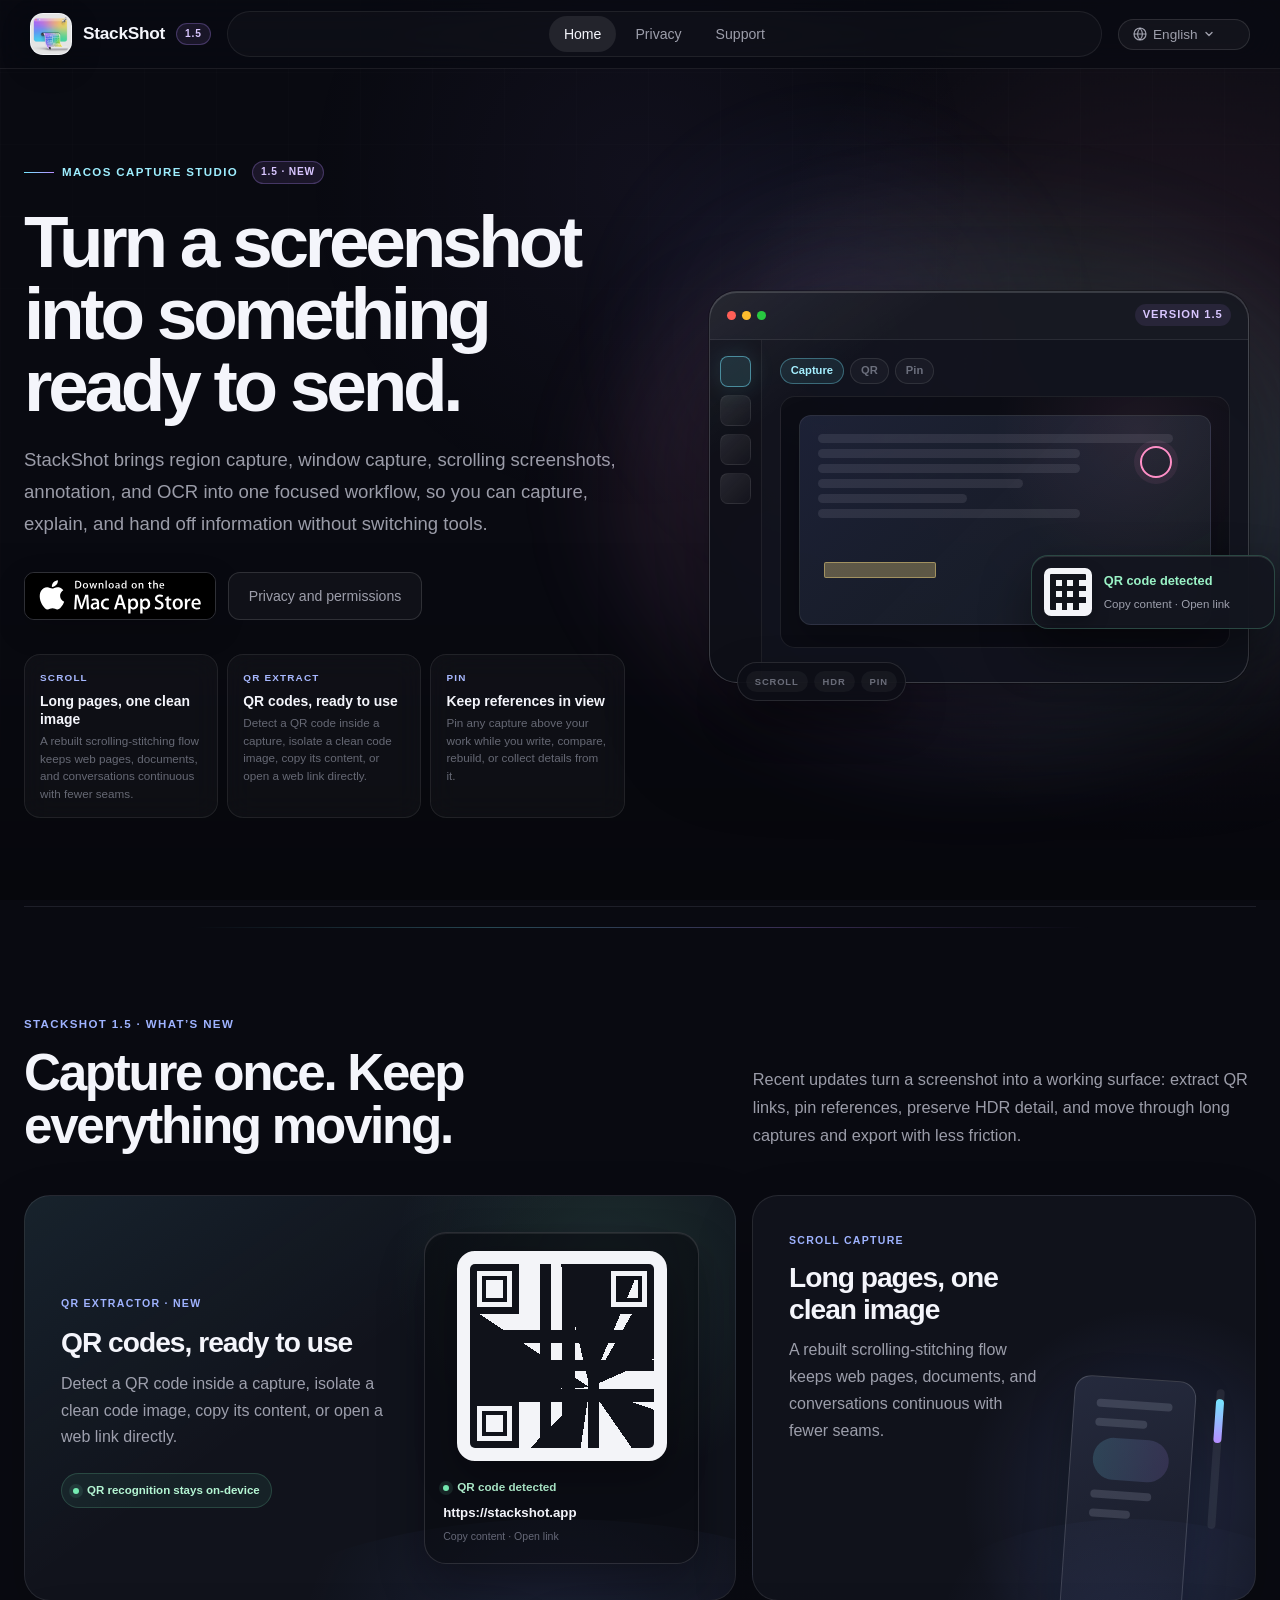
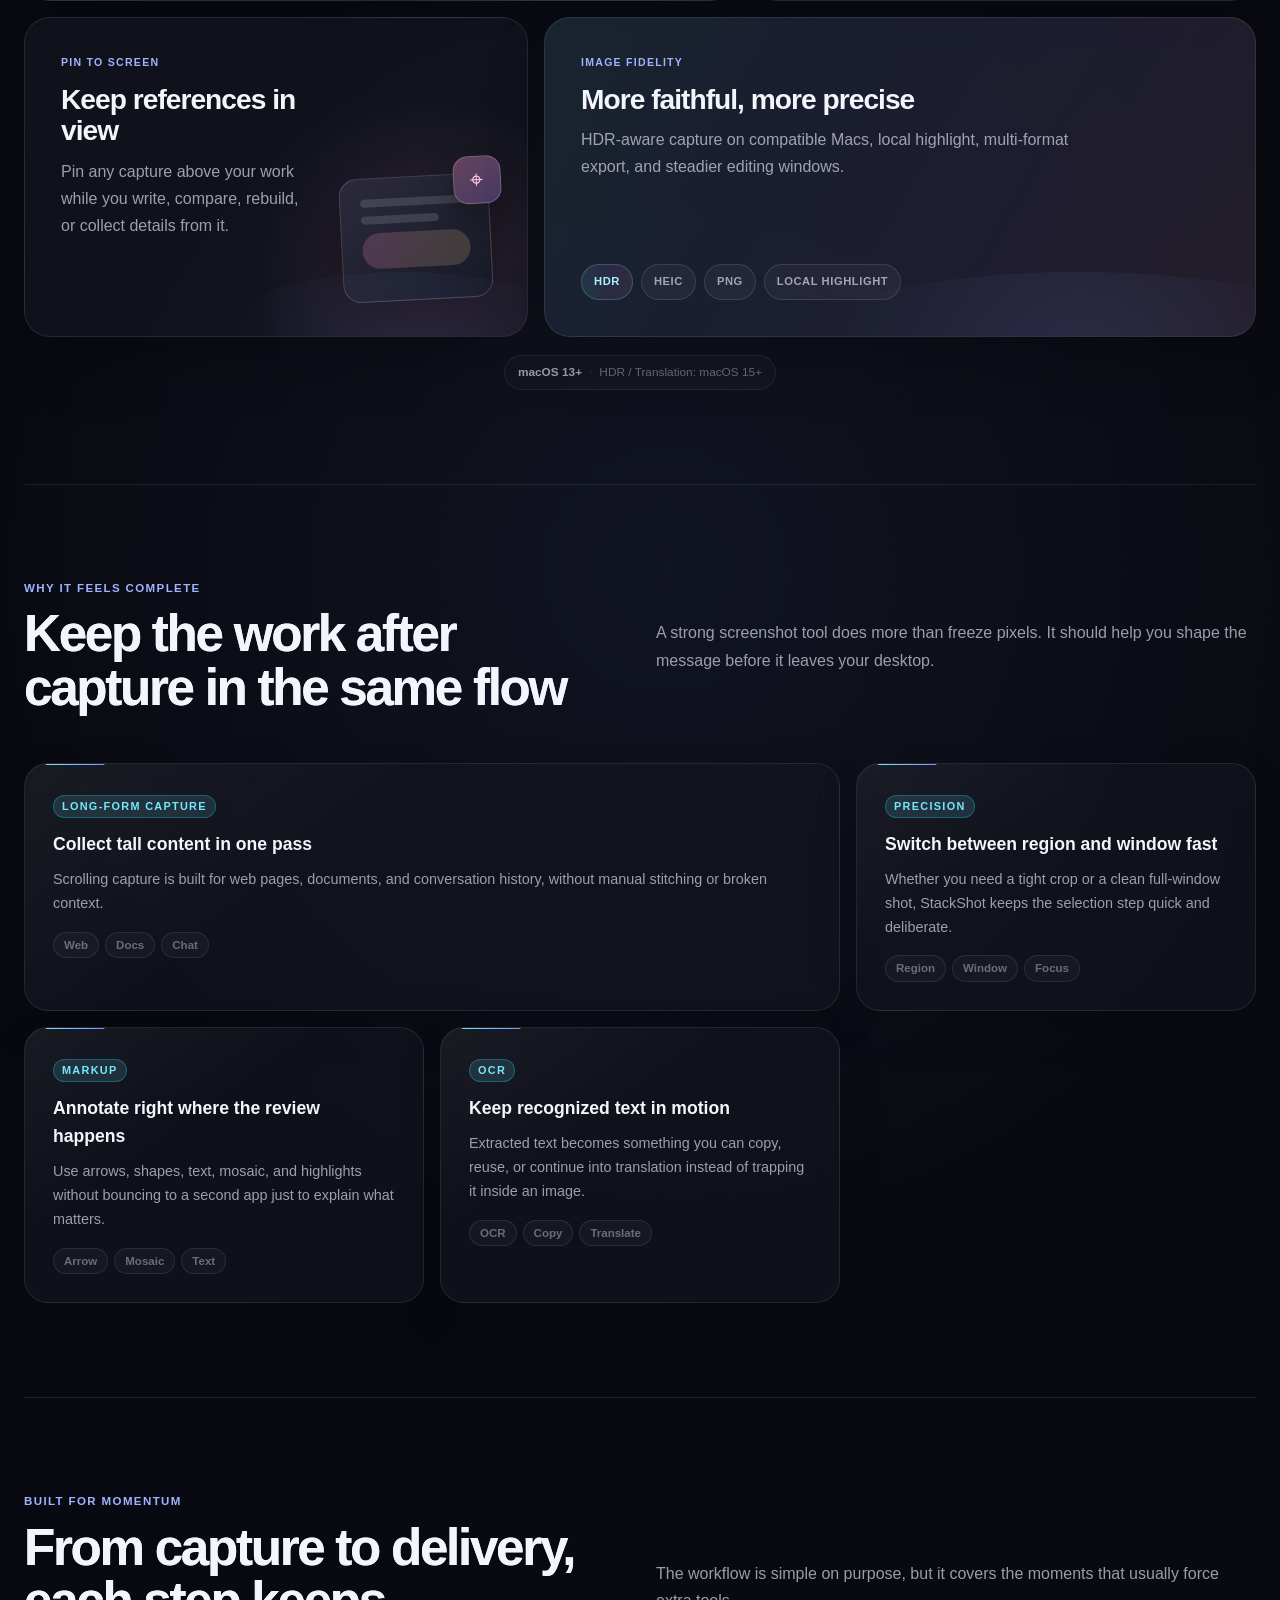
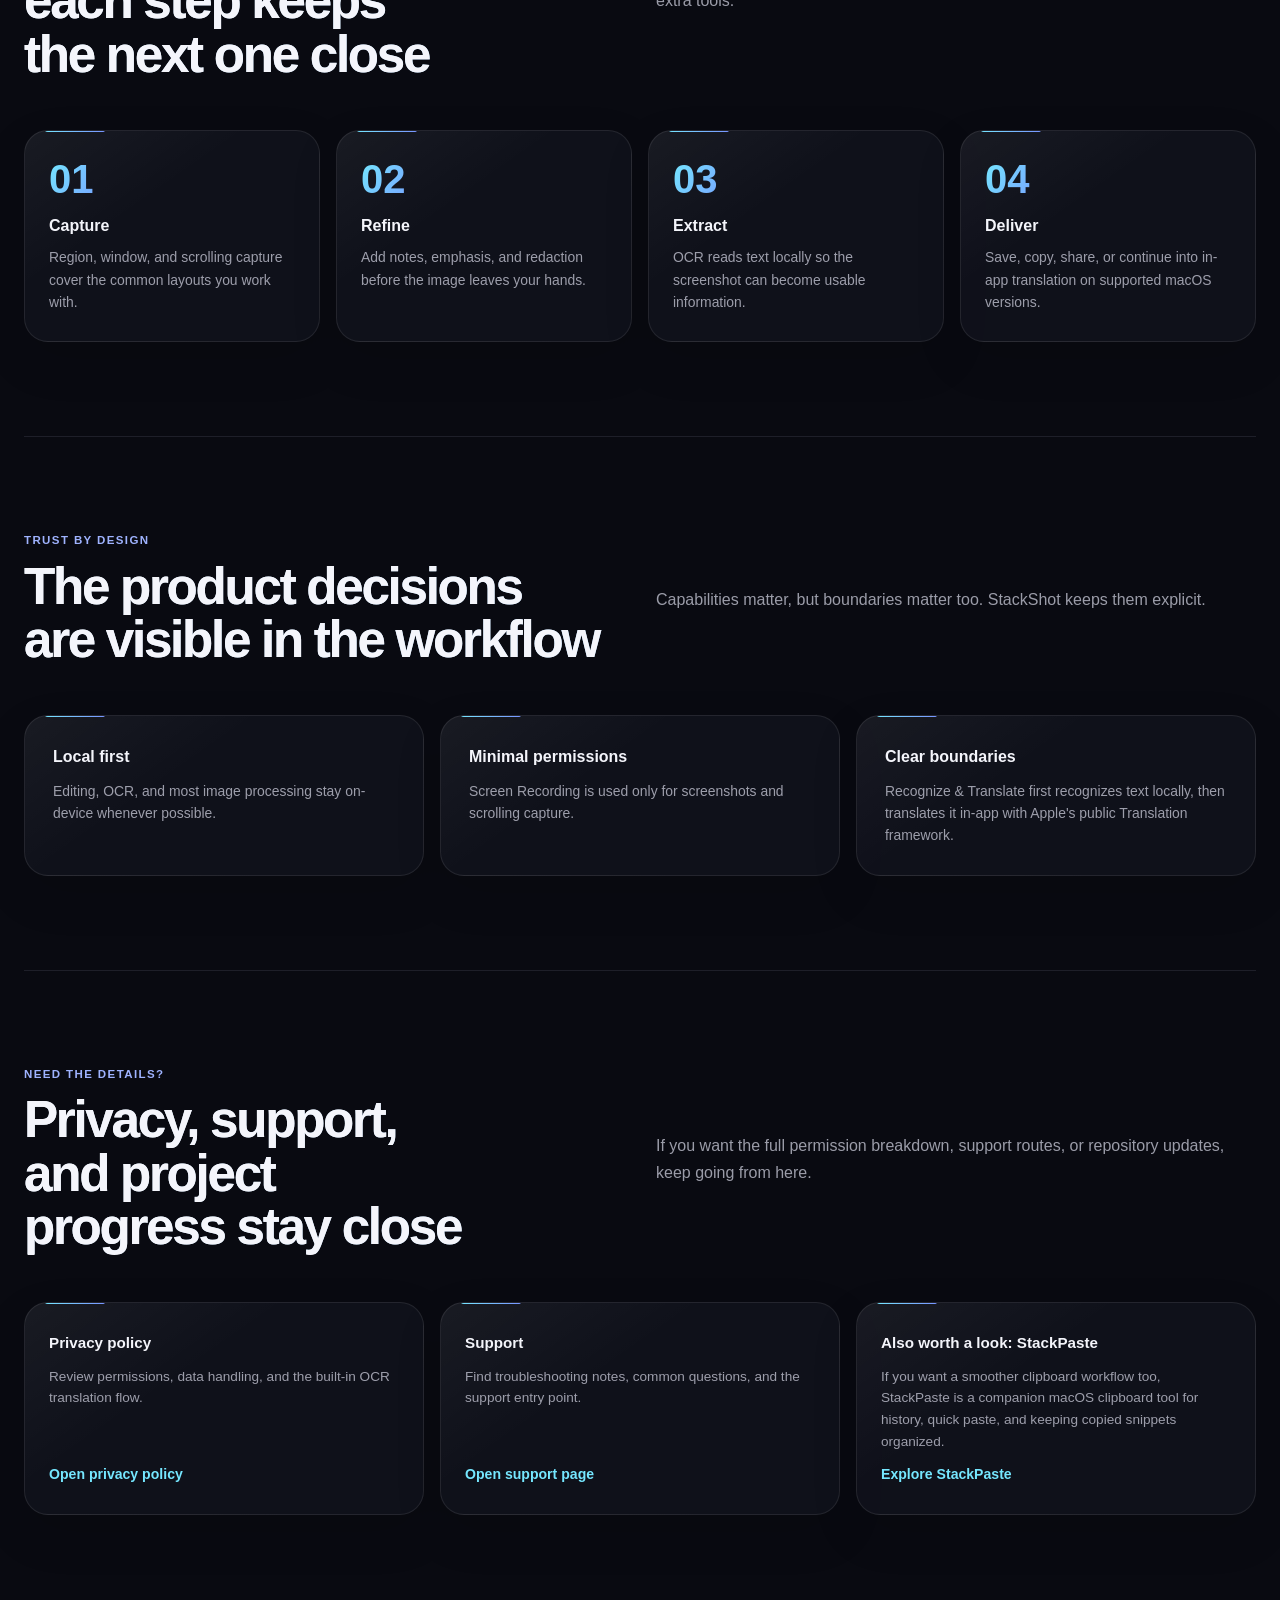
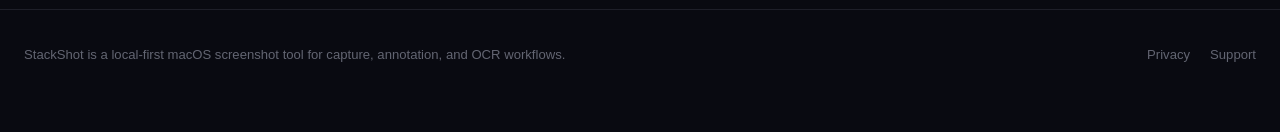
==== commit ecd24e17: "fix: 修正页脚与更新卡片布局 布局修复： - 为主页、支持页和隐私页增加统一的页脚内容容器，使文字与链接严格对齐主内容栅格 - 将页脚改为桌面双列、移动端单列的响应式布局，避免文字贴边和链接错位 " ====
--- a/docs/index.html
+++ b/docs/index.html
@@ -2956,10 +2956,12 @@
     </main>
 
     <footer class="footer">
-      <p class="footer-note" data-copy-key="footer">StackShot is a local-first macOS screenshot tool. This site is hosted on GitHub Pages.</p>
-      <div class="footer-links">
-        <a href="./privacy/" data-lang-link data-copy-key="privacy">Privacy</a>
-        <a href="./support/" data-lang-link data-copy-key="support">Support</a>
+      <div class="footer-inner">
+        <p class="footer-note" data-copy-key="footer">StackShot is a local-first macOS screenshot tool. This site is hosted on GitHub Pages.</p>
+        <nav class="footer-links" aria-label="Footer">
+          <a href="./privacy/" data-lang-link data-copy-key="privacy">Privacy</a>
+          <a href="./support/" data-lang-link data-copy-key="support">Support</a>
+        </nav>
       </div>
     </footer>
   </div>
--- a/docs/assets/site.css
+++ b/docs/assets/site.css
@@ -1007,23 +1007,33 @@
    ══════════════════════════════════════════════════════════════ */
 .footer {
   border-top: 1px solid var(--border);
-  padding: 40px 0 20px;
-  display: flex;
+}
+
+.footer-inner {
+  width: min(1200px, calc(100% - 32px));
+  margin: 0 auto;
+  padding: 34px 0 18px;
+  display: grid;
+  grid-template-columns: minmax(0, 1fr) auto;
   justify-content: space-between;
   align-items: center;
-  gap: 24px;
-  flex-wrap: wrap;
+  gap: 32px;
 }
 
 .footer-note {
   margin: 0;
+  max-width: 680px;
   font-size: 0.82rem;
   color: var(--ink-muted);
+  line-height: 1.65;
 }
 
 .footer-links {
   display: flex;
+  align-items: center;
+  justify-content: flex-end;
   gap: 20px;
+  flex-wrap: wrap;
 }
 
 .footer-links a {
@@ -1344,10 +1354,14 @@
 
   .hero { padding: 32px 0 48px; }
 
-  .footer {
-    flex-direction: column;
+  .footer-inner {
+    grid-template-columns: 1fr;
     align-items: flex-start;
     gap: 12px;
+  }
+
+  .footer-links {
+    justify-content: flex-start;
   }
 }
 
@@ -1410,7 +1424,8 @@
 }
 
 .page-inner,
-.topbar-inner {
+.topbar-inner,
+.footer-inner {
   width: min(1240px, calc(100% - 48px));
 }
 
@@ -1983,6 +1998,11 @@
 
 .release-card-scroll {
   grid-column: span 5;
+  display: grid;
+  grid-template-columns: minmax(0, 1.35fr) minmax(150px, .65fr);
+  grid-template-rows: auto auto 1fr;
+  gap: 0 24px;
+  align-items: start;
   background:
     radial-gradient(circle at 80% 75%, rgba(119,147,255,.16), transparent 38%),
     rgba(20,22,32,.74);
@@ -1990,6 +2010,11 @@
 
 .release-card-pin {
   grid-column: span 5;
+  display: grid;
+  grid-template-columns: minmax(0, 1.35fr) minmax(150px, .65fr);
+  grid-template-rows: auto auto 1fr;
+  gap: 0 24px;
+  align-items: start;
   background:
     radial-gradient(circle at 80% 78%, rgba(255,143,199,.15), transparent 36%),
     rgba(20,22,32,.74);
@@ -1998,9 +2023,35 @@
 .release-card-quality {
   grid-column: span 7;
   min-height: 320px;
+  display: flex;
+  flex-direction: column;
   background:
     linear-gradient(120deg, rgba(117,231,255,.08), rgba(119,147,255,.08), rgba(181,140,255,.08), rgba(255,143,199,.08)),
     rgba(20,22,32,.78);
+}
+
+.release-card-scroll > .release-label,
+.release-card-scroll > h3,
+.release-card-scroll > p,
+.release-card-pin > .release-label,
+.release-card-pin > h3,
+.release-card-pin > p {
+  grid-column: 1;
+}
+
+.release-card-scroll > .release-label,
+.release-card-pin > .release-label {
+  grid-row: 1;
+}
+
+.release-card-scroll > h3,
+.release-card-pin > h3 {
+  grid-row: 2;
+}
+
+.release-card-scroll > p,
+.release-card-pin > p {
+  grid-row: 3;
 }
 
 .local-badge {
@@ -2101,11 +2152,15 @@
 }
 
 .scroll-demo {
-  position: absolute;
-  right: 30px;
-  bottom: -22px;
-  width: 190px;
-  height: 165px;
+  position: relative;
+  right: auto;
+  bottom: auto;
+  grid-column: 2;
+  grid-row: 1 / 4;
+  align-self: end;
+  justify-self: end;
+  width: min(100%, 190px);
+  height: 185px;
   transform: rotate(4deg);
 }
 
@@ -2165,10 +2220,14 @@
 }
 
 .pin-demo {
-  position: absolute;
-  right: 28px;
-  bottom: 24px;
-  width: 184px;
+  position: relative;
+  right: auto;
+  bottom: auto;
+  grid-column: 2;
+  grid-row: 1 / 4;
+  align-self: end;
+  justify-self: end;
+  width: min(100%, 184px);
   height: 124px;
   transform: rotate(-3deg);
 }
@@ -2215,13 +2274,12 @@
 }
 
 .quality-tags {
-  position: absolute;
-  right: 34px;
-  bottom: 34px;
-  left: 34px;
+  position: static;
   display: flex;
   flex-wrap: wrap;
   gap: 8px;
+  margin-top: auto;
+  padding-top: 30px;
 }
 
 .quality-tags span {
@@ -2242,14 +2300,31 @@
 }
 
 .release-platform {
-  margin: 18px 4px 0;
+  width: fit-content;
+  max-width: 100%;
+  margin: 18px auto 0;
+  padding: 8px 13px;
+  display: flex;
+  align-items: center;
+  justify-content: center;
+  gap: 7px;
+  border: 1px solid rgba(255,255,255,.07);
+  border-radius: 999px;
   color: var(--ink-muted);
+  background: rgba(255,255,255,.025);
   font-size: .74rem;
+  line-height: 1.4;
+  text-align: center;
 }
 
 .release-platform span {
-  margin: 0 5px;
+  margin: 0;
   color: rgba(255,255,255,.18);
+}
+
+.release-platform strong {
+  color: var(--ink-dim);
+  font-weight: 680;
 }
 
 .feature-panel,
@@ -2348,7 +2423,17 @@
   }
 
   .release-card-qr {
+    grid-column: 1 / -1;
     grid-template-columns: 1fr;
+  }
+
+  .release-card-scroll,
+  .release-card-pin {
+    grid-column: span 6;
+  }
+
+  .release-card-quality {
+    grid-column: 1 / -1;
   }
 
   .qr-console {
@@ -2368,7 +2453,8 @@
 
 @media (max-width: 900px) {
   .page-inner,
-  .topbar-inner {
+  .topbar-inner,
+  .footer-inner {
     width: min(100% - 32px, 720px);
   }
 
@@ -2408,8 +2494,20 @@
 
 @media (max-width: 640px) {
   .page-inner,
-  .topbar-inner {
+  .topbar-inner,
+  .footer-inner {
     width: calc(100% - 24px);
+  }
+
+  .footer-inner {
+    grid-template-columns: 1fr;
+    align-items: start;
+    gap: 12px;
+    padding: 28px 0 8px;
+  }
+
+  .footer-links {
+    justify-content: flex-start;
   }
 
   .topbar-inner {
@@ -2518,7 +2616,47 @@
   }
 
   .release-card-quality {
-    min-height: 370px;
+    min-height: 0;
+  }
+
+  .release-card-scroll,
+  .release-card-pin {
+    grid-template-columns: 1fr;
+    grid-template-rows: auto auto auto auto;
+    gap: 0;
+    min-height: 0;
+  }
+
+  .release-card-scroll > .release-label,
+  .release-card-pin > .release-label {
+    grid-column: 1;
+    grid-row: 1;
+  }
+
+  .release-card-scroll > h3,
+  .release-card-pin > h3 {
+    grid-column: 1;
+    grid-row: 2;
+  }
+
+  .release-card-scroll > p,
+  .release-card-pin > p {
+    grid-column: 1;
+    grid-row: 3;
+  }
+
+  .release-card-scroll > .scroll-demo,
+  .release-card-pin > .pin-demo {
+    grid-column: 1;
+    grid-row: 4;
+    width: min(72%, 190px);
+    margin-top: 28px;
+  }
+
+  .release-platform {
+    width: 100%;
+    flex-wrap: wrap;
+    border-radius: 16px;
   }
 
   .scroll-demo,
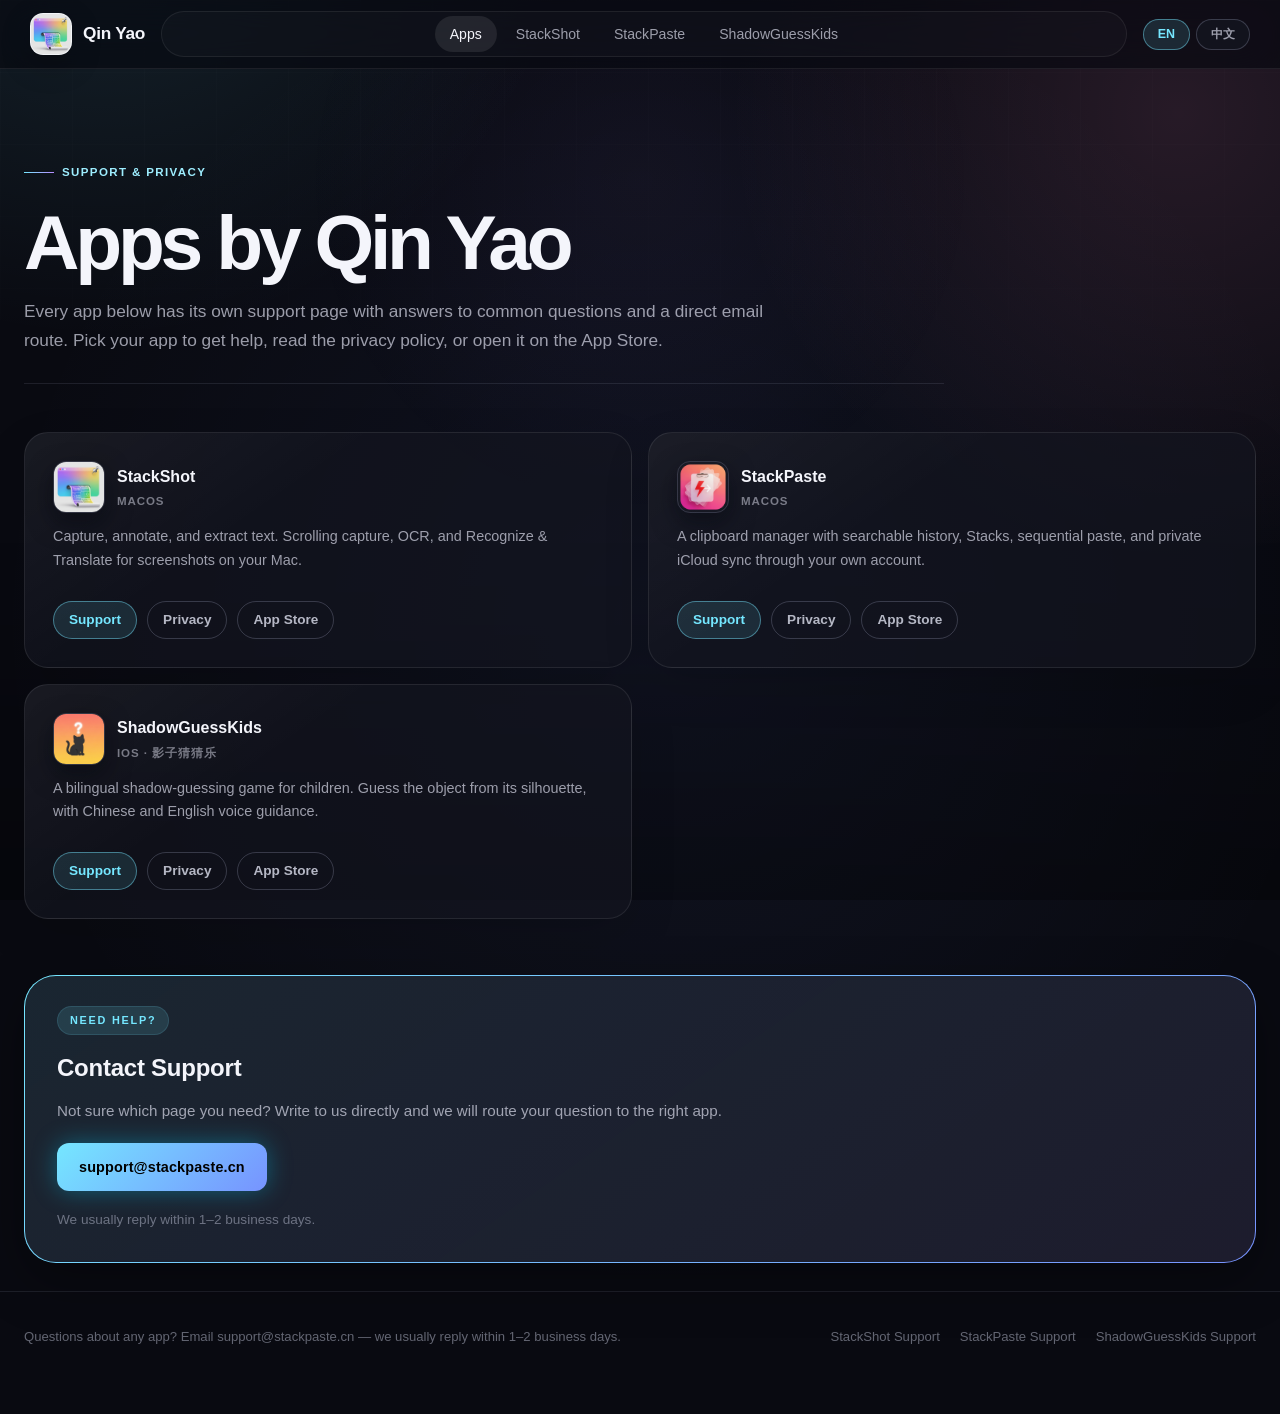
==== commit 34629948: "feat(site): 三 App 统一支持站点改造 ## 背景 Apple App Store 审核 Guideline 1.5 拒绝 StackShot，理由是 Support URL (ying" ====
--- a/docs/index.html
+++ b/docs/index.html
@@ -3,2967 +3,255 @@
 <head>
   <meta charset="utf-8">
   <meta name="viewport" content="width=device-width, initial-scale=1">
-  <meta name="description" content="StackShot is a local-first macOS screenshot workspace for region, window, and scrolling capture, annotation, OCR, QR extraction, pinning, and HDR-aware export.">
+  <meta name="description" content="Support and privacy information for StackShot, StackPaste and ShadowGuessKids by Qin Yao. Find FAQs and a direct email route for help.">
   <meta name="theme-color" content="#090a11">
-  <meta property="og:type" content="website">
-  <meta property="og:title" content="StackShot — Capture once. Keep everything moving.">
-  <meta property="og:description" content="Scrolling screenshots, annotation, OCR, on-device QR extraction, pinning, and HDR-aware export for macOS.">
-  <meta property="og:image" content="https://yingkong1987.github.io/StackShot/assets/stackshot-logo.png">
-  <meta property="og:url" content="https://yingkong1987.github.io/StackShot/">
-  <meta name="twitter:card" content="summary_large_image">
-  <title>StackShot | Capture, Annotate, and Extract Text</title>
+  <meta name="author" content="Qin Yao">
+  <title>Apps · Support &amp; Privacy | Qin Yao</title>
   <link rel="icon" href="./assets/stackshot-logo.png">
   <link rel="stylesheet" href="./assets/site.css">
-  <script>
-    /* Inline: resolve language before paint to avoid flash of wrong language */
-    (function(){
-      var supported=["en","zh-Hans","zh-Hant","es-ES","hi","ar","pt-BR","fr","ru","de","ja","ko","id","it","nl"];
-      function norm(s){
-        var v=(s||"").toLowerCase();
-        if(v.startsWith("zh-hant")||v.startsWith("zh-tw")||v.startsWith("zh-hk")||v.startsWith("zh-mo"))return"zh-Hant";
-        if(v.startsWith("zh"))return"zh-Hans";
-        if(v.startsWith("es"))return"es-ES";if(v.startsWith("hi"))return"hi";
-        if(v.startsWith("ar"))return"ar";if(v.startsWith("pt"))return"pt-BR";
-        if(v.startsWith("fr"))return"fr";if(v.startsWith("ru"))return"ru";
-        if(v.startsWith("de"))return"de";if(v.startsWith("ja"))return"ja";
-        if(v.startsWith("ko"))return"ko";if(v.startsWith("id"))return"id";
-        if(v.startsWith("it"))return"it";if(v.startsWith("nl"))return"nl";
-        return"en";
-      }
-      var p=new URLSearchParams(location.search).get("lang");
-      var lang=supported.includes(p)?p:null;
-      if(!lang){var m=localStorage.getItem("stackshot-site-language");if(supported.includes(m))lang=m;}
-      if(!lang){var ls=navigator.languages||[navigator.language||"en"];for(var i=0;i<ls.length;i++){var n=norm(ls[i]);if(supported.includes(n)){lang=n;break;}}}
-      if(!lang)lang="en";
-      document.documentElement.setAttribute("data-preload-lang",lang);
-      /* Show the correct panel immediately when DOM is ready (before deferred scripts) */
-      document.addEventListener("DOMContentLoaded",function(){
-        var panels=document.querySelectorAll("[data-lang-panel]");
-        for(var i=0;i<panels.length;i++){
-          var isActive=panels[i].getAttribute("data-lang-panel")===lang;
-          panels[i].classList.toggle("is-active",isActive);
-          panels[i].hidden=!isActive;
-        }
-      },{once:true});
-    })();
-  </script>
-  <script defer src="./assets/site.js"></script>
+  <style>
+    .lang-toggle { display: inline-flex; gap: 6px; }
+    .lang-toggle button {
+      padding: 6px 14px; border-radius: 999px; cursor: pointer;
+      border: 1px solid rgba(213,219,255,0.2);
+      background: rgba(21,23,34,0.76); color: rgba(224,226,240,0.68);
+      font-size: 0.78rem; font-weight: 600; font-family: inherit;
+    }
+    .lang-toggle button[aria-pressed="true"] {
+      border-color: rgba(117,231,255,0.45);
+      background: rgba(117,231,255,0.13); color: #75e7ff;
+    }
+    .app-card { display: flex; flex-direction: column; gap: 12px; }
+    .app-card-head { display: flex; align-items: center; gap: 12px; }
+    .app-card-icon {
+      width: 52px; height: 52px; border-radius: 13px; flex: 0 0 auto;
+      border: 1px solid rgba(213,219,255,0.16);
+      box-shadow: 0 10px 24px rgba(4,6,14,0.5);
+    }
+    .app-card-title { display: flex; flex-direction: column; gap: 3px; }
+    .app-card-title h3 { margin: 0; }
+    .app-platform {
+      font-size: 0.72rem; letter-spacing: 0.08em; text-transform: uppercase;
+      color: rgba(224,226,240,0.5); font-weight: 600;
+    }
+    .app-card-links { display: flex; flex-wrap: wrap; gap: 10px; margin-top: auto; }
+    .app-card-links a {
+      font-size: 0.85rem; font-weight: 600; text-decoration: none;
+      padding: 7px 15px; border-radius: 999px;
+      border: 1px solid rgba(213,219,255,0.2);
+      color: rgba(224,226,240,0.8);
+    }
+    .app-card-links a:hover { border-color: rgba(117,231,255,0.45); color: #75e7ff; }
+    .app-card-links a.is-primary {
+      border-color: rgba(117,231,255,0.45);
+      background: rgba(117,231,255,0.12); color: #75e7ff;
+    }
+  </style>
 </head>
-<body data-page="home"
-  data-title-zh-Hans="StackShot | 截图、标注与文字识别"
-  data-title-zh-Hant="StackShot | 截圖、標註與文字辨識"
-  data-title-en="StackShot | Capture, Annotate, and Extract Text"
-  data-title-es-ES="StackShot | Captura, anota y extrae texto"
-  data-title-hi="StackShot | कैप्चर, एनोटेट और टेक्स्ट निकालें"
-  data-title-ar="StackShot | التقط وعلّق واستخرج النص"
-  data-title-pt-BR="StackShot | Capture, anote e extraia texto"
-  data-title-fr="StackShot | Capturer, annoter et extraire du texte"
-  data-title-ru="StackShot | Снимки, аннотации и извлечение текста"
-  data-title-de="StackShot | Aufnehmen, annotieren und Text extrahieren"
-  data-title-ja="StackShot | キャプチャ、注釈、OCR"
-  data-title-ko="StackShot | 캡처, 주석, 텍스트 추출"
-  data-title-id="StackShot | Tangkap, Anotasi, dan Ekstrak Teks"
-  data-title-it="StackShot | Cattura, Annota ed Estrai Testo"
-  data-title-nl="StackShot | Vastleggen, Annoteren en Tekst Extraheren">
+<body>
   <div class="page-shell">
     <header class="topbar">
       <div class="topbar-inner">
-        <a class="brand" href="./" data-lang-link>
-          <span class="brand-logo"><img src="./assets/stackshot-logo.png" alt="StackShot logo"></span>
-          <span class="brand-wordmark">StackShot</span>
+        <a class="brand" href="./">
+          <span class="brand-logo"><img src="./assets/stackshot-logo.png" alt="Qin Yao apps"></span>
+          <span class="brand-wordmark">Qin Yao</span>
         </a>
         <nav class="site-nav" aria-label="Primary">
-          <a class="nav-link" href="./" data-nav-link="home" data-lang-link aria-current="page" data-copy-key="home">Home</a>
-          <a class="nav-link" href="./privacy/" data-nav-link="privacy" data-lang-link data-copy-key="privacy">Privacy</a>
-          <a class="nav-link" href="./support/" data-nav-link="support" data-lang-link data-copy-key="support">Support</a>
+          <a class="nav-link" href="./" aria-current="page">Apps</a>
+          <a class="nav-link" href="./stackshot/support/">StackShot</a>
+          <a class="nav-link" href="./stackpaste/support/">StackPaste</a>
+          <a class="nav-link" href="./shadowguess/support/">ShadowGuessKids</a>
         </nav>
-        <div data-language-switcher></div>
+        <div class="lang-toggle" role="group" aria-label="Language">
+          <button type="button" data-lang-btn="en" aria-pressed="true">EN</button>
+          <button type="button" data-lang-btn="zh-Hans" aria-pressed="false">中文</button>
+        </div>
       </div>
     </header>
 
     <main class="page-inner">
-      <section class="lang-panel" data-lang-panel="zh-Hans" hidden>
-        <div class="hero">
-          <div class="hero-copy">
-            <div class="eyebrow">macOS 截图工作台</div>
-            <h1>把截图，从瞬间记录变成可直接交付的成果。</h1>
-            <p class="hero-kicker">StackShot 将区域截图、窗口截图、滚动长截图、标注和 OCR 放进一条连贯流程里，让你在捕获、整理和输出信息时不必频繁切换工具。</p>
-            <div class="button-row">
-              <a class="app-store-badge-link" href="https://apps.apple.com/cn/app/id6762500028?mt=12" target="_blank" rel="noopener noreferrer" aria-label="在 Mac App Store 下载 StackShot">
-                <img class="app-store-badge" src="./assets/download-on-the-mac-app-store.svg" alt="在 Mac App Store 下载">
-              </a>
-              <a class="ghost-link" href="./privacy/" data-lang-link>查看隐私与权限说明</a>
+
+      <section class="lang-panel is-active" data-lang-panel="en">
+        <div class="page-heading">
+          <div class="eyebrow">Support &amp; Privacy</div>
+          <h1>Apps by Qin Yao</h1>
+          <p>Every app below has its own support page with answers to common questions and a direct email route. Pick your app to get help, read the privacy policy, or open it on the App Store.</p>
+        </div>
+
+        <section class="page-layout">
+          <div class="support-grid">
+            <article class="support-card app-card">
+              <div class="app-card-head">
+                <img class="app-card-icon" src="./assets/stackshot-logo.png" alt="StackShot icon">
+                <div class="app-card-title">
+                  <h3>StackShot</h3>
+                  <span class="app-platform">macOS</span>
+                </div>
+              </div>
+              <p>Capture, annotate, and extract text. Scrolling capture, OCR, and Recognize &amp; Translate for screenshots on your Mac.</p>
+              <div class="app-card-links">
+                <a class="is-primary" href="./stackshot/support/">Support</a>
+                <a href="./stackshot/privacy/">Privacy</a>
+                <a href="https://apps.apple.com/cn/app/id6762500028?mt=12" rel="noopener">App Store</a>
+              </div>
+            </article>
+
+            <article class="support-card app-card">
+              <div class="app-card-head">
+                <img class="app-card-icon" src="./assets/stackpaste-icon.png" alt="StackPaste icon">
+                <div class="app-card-title">
+                  <h3>StackPaste</h3>
+                  <span class="app-platform">macOS</span>
+                </div>
+              </div>
+              <p>A clipboard manager with searchable history, Stacks, sequential paste, and private iCloud sync through your own account.</p>
+              <div class="app-card-links">
+                <a class="is-primary" href="./stackpaste/support/">Support</a>
+                <a href="./stackpaste/privacy/">Privacy</a>
+                <a href="https://apps.apple.com/cn/app/id6761370954?mt=12" rel="noopener">App Store</a>
+              </div>
+            </article>
+
+            <article class="support-card app-card">
+              <div class="app-card-head">
+                <img class="app-card-icon" src="./assets/shadowguess-icon.png" alt="ShadowGuessKids icon">
+                <div class="app-card-title">
+                  <h3>ShadowGuessKids</h3>
+                  <span class="app-platform">iOS · 影子猜猜乐</span>
+                </div>
+              </div>
+              <p>A bilingual shadow-guessing game for children. Guess the object from its silhouette, with Chinese and English voice guidance.</p>
+              <div class="app-card-links">
+                <a class="is-primary" href="./shadowguess/support/">Support</a>
+                <a href="./shadowguess/privacy/">Privacy</a>
+                <a href="https://apps.apple.com/cn/app/id6793174404" rel="noopener">App Store</a>
+              </div>
+            </article>
+          </div>
+
+          <section class="contact-hero">
+            <div class="contact-hero-inner">
+              <span class="contact-eyebrow">NEED HELP?</span>
+              <h2>Contact Support</h2>
+              <p class="contact-desc">Not sure which page you need? Write to us directly and we will route your question to the right app.</p>
+              <div class="button-row">
+                <a class="primary-link" href="mailto:support@stackpaste.cn?subject=App%20Support">support@stackpaste.cn</a>
+              </div>
+              <p class="contact-note">We usually reply within 1–2 business days.</p>
             </div>
-            <div class="hero-stats">
-              <article class="stat-card">
-                <span class="stat-label">Capture</span>
-                <strong>滚动长截图</strong>
-                <p>把网页、文档和聊天记录整理成一张连续画面。</p>
-              </article>
-              <article class="stat-card">
-                <span class="stat-label">OCR</span>
-                <strong>本机文字识别</strong>
-                <p>识别文字后可直接复制，也可在支持的系统版本上继续进行应用内翻译。</p>
-              </article>
-              <article class="stat-card">
-                <span class="stat-label">Markup</span>
-                <strong>快速标注</strong>
-                <p>箭头、马赛克、文字、画笔和图形工具随手可用。</p>
-              </article>
-            </div>
-          </div>
-          <div class="hero-visual">
-            <div class="product-stage">
-              <div class="stage-window">
-                <div class="stage-topbar">
-                  <div class="window-dots" aria-hidden="true">
-                    <span class="window-dot window-dot-coral"></span>
-                    <span class="window-dot window-dot-amber"></span>
-                    <span class="window-dot window-dot-teal"></span>
-                  </div>
-                  <span class="stage-status">编辑中</span>
-                </div>
-                <div class="stage-body">
-                  <div class="stage-sidebar" aria-hidden="true">
-                    <span class="stage-tool is-active"></span>
-                    <span class="stage-tool"></span>
-                    <span class="stage-tool"></span>
-                    <span class="stage-tool"></span>
-                  </div>
-                  <div class="stage-main">
-                    <div class="stage-chip-row">
-                      <span class="stage-chip">区域</span>
-                      <span class="stage-chip">窗口</span>
-                      <span class="stage-chip">长页</span>
-                    </div>
-                    <div class="stage-canvas">
-                      <div class="canvas-sheet">
-                        <div class="sheet-block sheet-block-wide"></div>
-                        <div class="sheet-block sheet-block-medium"></div>
-                        <div class="sheet-block sheet-block-medium"></div>
-                        <div class="sheet-block sheet-block-tall"></div>
-                        <div class="sheet-block sheet-block-short"></div>
-                        <div class="sheet-block sheet-block-medium"></div>
-                        <div class="annotation annotation-ring"></div>
-                        <div class="annotation annotation-highlight"></div>
-                        <div class="annotation annotation-arrow"></div>
-                      </div>
-                    </div>
-                  </div>
-                </div>
-              </div>
-              <div class="stage-floating-note">
-                <strong>识别就绪</strong>
-                <p>识别出的文字可以直接复制，或在支持的系统版本上继续进行应用内翻译。</p>
-              </div>
-            </div>
-          </div>
-        </div>
-
-        <section class="home-section">
-          <div class="section-head">
-            <div>
-              <p class="section-kicker">产品节奏</p>
-              <h2>把后续处理也留在同一条工作流里</h2>
-            </div>
-            <p class="section-intro">优秀的截图工具，不只是截到画面，还要把整理、解释和传递这一步做顺。</p>
-          </div>
-          <div class="feature-showcase">
-            <article class="feature-panel feature-panel-primary feature-panel-wide">
-              <span class="feature-badge">Long-form capture</span>
-              <h3>大幅内容一次收齐</h3>
-              <p>滚动长截图适合网页、文档和聊天记录，不需要手动拼接，也不必担心关键信息断开。</p>
-              <div class="feature-tags">
-                <span>网页</span>
-                <span>文档</span>
-                <span>聊天记录</span>
-              </div>
-            </article>
-            <article class="feature-panel">
-              <span class="feature-badge">Precision</span>
-              <h3>窗口与区域切换足够快</h3>
-              <p>无论是框选局部，还是捕获完整窗口，StackShot 都能让你在需要的粒度上快速落点。</p>
-              <div class="feature-tags">
-                <span>区域截图</span>
-                <span>窗口截图</span>
-                <span>聚焦信息</span>
-              </div>
-            </article>
-            <article class="feature-panel">
-              <span class="feature-badge">Markup</span>
-              <h3>标注直接围绕重点展开</h3>
-              <p>常用形状、箭头、文字、马赛克和表情就在手边，反馈和说明不需要再切到其他软件。</p>
-              <div class="feature-tags">
-                <span>箭头</span>
-                <span>马赛克</span>
-                <span>文字</span>
-              </div>
-            </article>
-            <article class="feature-panel">
-              <span class="feature-badge">OCR</span>
-              <h3>识别后的文字继续流动</h3>
-              <p>OCR 结果可以用来复制、整理或继续翻译，让截图不只是图片，也成为可继续处理的信息入口。</p>
-              <div class="feature-tags">
-                <span>OCR</span>
-                <span>复制</span>
-                <span>内置翻译</span>
-              </div>
-            </article>
-          </div>
-        </section>
-
-        <section class="home-section">
-          <div class="section-head">
-            <div>
-              <p class="section-kicker">工作流</p>
-              <h2>为高频工作准备的节奏</h2>
-            </div>
-            <p class="section-intro">从捕获到分享，每一步都让下一步触手可及。</p>
-          </div>
-          <div class="workflow-grid">
-            <article class="workflow-step">
-              <span class="workflow-index">01</span>
-              <h3>捕获</h3>
-              <p>区域、窗口和滚动长截图覆盖最常见的内容形态。</p>
-            </article>
-            <article class="workflow-step">
-              <span class="workflow-index">02</span>
-              <h3>整理</h3>
-              <p>用标注工具把重点、说明和敏感信息处理清楚。</p>
-            </article>
-            <article class="workflow-step">
-              <span class="workflow-index">03</span>
-              <h3>提取</h3>
-              <p>在设备本机识别文本，保留后续复制与使用的空间。</p>
-            </article>
-            <article class="workflow-step">
-              <span class="workflow-index">04</span>
-              <h3>交付</h3>
-              <p>保存、复制、分享，或在支持的系统版本上直接在应用内继续翻译。</p>
-            </article>
-          </div>
-        </section>
-
-        <section class="home-section trust-strip-wrap">
-          <div class="section-head">
-            <div>
-              <p class="section-kicker">边界与信任</p>
-              <h2>设计选择也服务于信任</h2>
-            </div>
-            <p class="section-intro">StackShot 的能力建立在明确、克制的产品边界上。</p>
-          </div>
-          <div class="trust-strip">
-            <article class="trust-card">
-              <h3>本地优先</h3>
-              <p>截图编辑、OCR 与大部分图像处理都尽量在设备本机完成。</p>
-            </article>
-            <article class="trust-card">
-              <h3>权限克制</h3>
-              <p>屏幕录制仅用于截图与滚动截图。</p>
-            </article>
-            <article class="trust-card">
-              <h3>边界清晰</h3>
-              <p>“识别并翻译”会先在本机识别文字，再通过 Apple 官方 Translation 框架在应用内完成翻译。</p>
-            </article>
-          </div>
-        </section>
-
-        <section class="home-section">
-          <div class="section-head">
-            <div>
-              <p class="section-kicker">继续了解</p>
-              <h2>继续了解 StackShot</h2>
-            </div>
-            <p class="section-intro">如果你需要具体的权限说明、支持路径或项目进展，可以从这里继续。</p>
-          </div>
-          <div class="resource-grid">
-            <article class="resource-card">
-              <h3>隐私政策</h3>
-              <p>了解权限、数据处理方式与 OCR 翻译流程。</p>
-              <a class="secondary-link" href="./privacy/" data-lang-link>打开隐私政策</a>
-            </article>
-            <article class="resource-card">
-              <h3>支持</h3>
-              <p>查看常见问题、排查建议与问题反馈入口。</p>
-              <a class="secondary-link" href="./support/" data-lang-link>打开支持页面</a>
-            </article>
-            <article class="resource-card">
-              <h3>同作者推荐：StackPaste</h3>
-              <p>如果你也想把复制、历史记录和快速粘贴整理得更顺手，可以看看这款 macOS 剪贴板工具。</p>
-              <a class="secondary-link" href="https://www.stackpaste.cn/">了解 StackPaste</a>
-            </article>
-          </div>
+          </section>
         </section>
       </section>
 
-      <section class="lang-panel" data-lang-panel="zh-Hant" hidden>
-        <div class="hero">
-          <div class="hero-copy">
-            <div class="eyebrow">macOS 截圖工作台</div>
-            <h1>把截圖，從瞬間記錄整理成可直接交付的成果。</h1>
-            <p class="hero-kicker">StackShot 將區域截圖、視窗截圖、捲動長截圖、標註與 OCR 放進一條連貫流程中，讓你在擷取、整理與輸出資訊時不用頻繁切換工具。</p>
-            <div class="button-row">
-              <a class="app-store-badge-link" href="https://apps.apple.com/cn/app/id6762500028?mt=12" target="_blank" rel="noopener noreferrer" aria-label="在 Mac App Store 下載 StackShot">
-                <img class="app-store-badge" src="./assets/download-on-the-mac-app-store.svg" alt="在 Mac App Store 下載">
-              </a>
-              <a class="ghost-link" href="./privacy/" data-lang-link>查看隱私與權限說明</a>
+      <section class="lang-panel" data-lang-panel="zh-Hans" hidden>
+        <div class="page-heading">
+          <div class="eyebrow">支持与隐私</div>
+          <h1>Qin Yao 的 App</h1>
+          <p>下面每个 App 都有独立的支持页，包含常见问题解答与直接邮件联系方式。选择你的 App 即可获取帮助、阅读隐私政策，或在 App Store 打开。</p>
+        </div>
+
+        <section class="page-layout">
+          <div class="support-grid">
+            <article class="support-card app-card">
+              <div class="app-card-head">
+                <img class="app-card-icon" src="./assets/stackshot-logo.png" alt="StackShot 图标">
+                <div class="app-card-title">
+                  <h3>StackShot</h3>
+                  <span class="app-platform">macOS</span>
+                </div>
+              </div>
+              <p>截图、标注与文字提取。支持滚动截图、OCR 识别，以及截图的识别与翻译。</p>
+              <div class="app-card-links">
+                <a class="is-primary" href="./stackshot/support/">支持</a>
+                <a href="./stackshot/privacy/">隐私</a>
+                <a href="https://apps.apple.com/cn/app/id6762500028?mt=12" rel="noopener">App Store</a>
+              </div>
+            </article>
+
+            <article class="support-card app-card">
+              <div class="app-card-head">
+                <img class="app-card-icon" src="./assets/stackpaste-icon.png" alt="StackPaste 图标">
+                <div class="app-card-title">
+                  <h3>StackPaste</h3>
+                  <span class="app-platform">macOS</span>
+                </div>
+              </div>
+              <p>剪贴板管理工具，提供可搜索的历史记录、Stacks 分组、顺序粘贴，并通过你自己的 iCloud 账户私密同步。</p>
+              <div class="app-card-links">
+                <a class="is-primary" href="./stackpaste/support/">支持</a>
+                <a href="./stackpaste/privacy/">隐私</a>
+                <a href="https://apps.apple.com/cn/app/id6761370954?mt=12" rel="noopener">App Store</a>
+              </div>
+            </article>
+
+            <article class="support-card app-card">
+              <div class="app-card-head">
+                <img class="app-card-icon" src="./assets/shadowguess-icon.png" alt="影子猜猜乐 图标">
+                <div class="app-card-title">
+                  <h3>影子猜猜乐</h3>
+                  <span class="app-platform">iOS · ShadowGuessKids</span>
+                </div>
+              </div>
+              <p>面向儿童的双语影子猜物游戏。通过轮廓剪影猜测物体，并提供中英文语音引导。</p>
+              <div class="app-card-links">
+                <a class="is-primary" href="./shadowguess/support/">支持</a>
+                <a href="./shadowguess/privacy/">隐私</a>
+                <a href="https://apps.apple.com/cn/app/id6793174404" rel="noopener">App Store</a>
+              </div>
+            </article>
+          </div>
+
+          <section class="contact-hero">
+            <div class="contact-hero-inner">
+              <span class="contact-eyebrow">需要帮助？</span>
+              <h2>联系支持</h2>
+              <p class="contact-desc">不确定该看哪个页面？直接写信给我们，我们会把问题转给对应的 App。</p>
+              <div class="button-row">
+                <a class="primary-link" href="mailto:support@stackpaste.cn?subject=App%20Support">support@stackpaste.cn</a>
+              </div>
+              <p class="contact-note">我们通常在 1–2 个工作日内回复。</p>
             </div>
-            <div class="hero-stats">
-              <article class="stat-card">
-                <span class="stat-label">Capture</span>
-                <strong>捲動長截圖</strong>
-                <p>把網頁、文件與聊天記錄整理成一張連續畫面。</p>
-              </article>
-              <article class="stat-card">
-                <span class="stat-label">OCR</span>
-                <strong>本機文字辨識</strong>
-                <p>辨識文字後可直接複製，也可在支援的系統版本上繼續進行 App 內翻譯。</p>
-              </article>
-              <article class="stat-card">
-                <span class="stat-label">Markup</span>
-                <strong>快速標註</strong>
-                <p>箭頭、馬賽克、文字、畫筆與圖形工具隨手可用。</p>
-              </article>
-            </div>
-          </div>
-          <div class="hero-visual">
-            <div class="product-stage">
-              <div class="stage-window">
-                <div class="stage-topbar">
-                  <div class="window-dots" aria-hidden="true">
-                    <span class="window-dot window-dot-coral"></span>
-                    <span class="window-dot window-dot-amber"></span>
-                    <span class="window-dot window-dot-teal"></span>
-                  </div>
-                  <span class="stage-status">編輯中</span>
-                </div>
-                <div class="stage-body">
-                  <div class="stage-sidebar" aria-hidden="true">
-                    <span class="stage-tool is-active"></span>
-                    <span class="stage-tool"></span>
-                    <span class="stage-tool"></span>
-                    <span class="stage-tool"></span>
-                  </div>
-                  <div class="stage-main">
-                    <div class="stage-chip-row">
-                      <span class="stage-chip">區域</span>
-                      <span class="stage-chip">視窗</span>
-                      <span class="stage-chip">長頁</span>
-                    </div>
-                    <div class="stage-canvas">
-                      <div class="canvas-sheet">
-                        <div class="sheet-block sheet-block-wide"></div>
-                        <div class="sheet-block sheet-block-medium"></div>
-                        <div class="sheet-block sheet-block-medium"></div>
-                        <div class="sheet-block sheet-block-tall"></div>
-                        <div class="sheet-block sheet-block-short"></div>
-                        <div class="sheet-block sheet-block-medium"></div>
-                        <div class="annotation annotation-ring"></div>
-                        <div class="annotation annotation-highlight"></div>
-                        <div class="annotation annotation-arrow"></div>
-                      </div>
-                    </div>
-                  </div>
-                </div>
-              </div>
-              <div class="stage-floating-note">
-                <strong>辨識就緒</strong>
-                <p>辨識出的文字可以直接複製，或在支援的系統版本上繼續進行 App 內翻譯。</p>
-              </div>
-            </div>
-          </div>
-        </div>
-
-        <section class="home-section">
-          <div class="section-head">
-            <div>
-              <p class="section-kicker">產品節奏</p>
-              <h2>把後續處理也留在同一條工作流裡</h2>
-            </div>
-            <p class="section-intro">優秀的截圖工具，不只是截到畫面，還要把整理、解釋與傳遞這一步做順。</p>
-          </div>
-          <div class="feature-showcase">
-            <article class="feature-panel feature-panel-primary feature-panel-wide">
-              <span class="feature-badge">Long-form capture</span>
-              <h3>大幅內容一次收齊</h3>
-              <p>捲動長截圖適合網頁、文件與聊天記錄，不需要手動拼接，也不用擔心關鍵資訊斷開。</p>
-              <div class="feature-tags">
-                <span>網頁</span>
-                <span>文件</span>
-                <span>聊天記錄</span>
-              </div>
-            </article>
-            <article class="feature-panel">
-              <span class="feature-badge">Precision</span>
-              <h3>視窗與區域切換足夠快</h3>
-              <p>無論是框選局部，還是擷取完整視窗，StackShot 都能讓你在需要的粒度上快速落點。</p>
-              <div class="feature-tags">
-                <span>區域截圖</span>
-                <span>視窗截圖</span>
-                <span>聚焦資訊</span>
-              </div>
-            </article>
-            <article class="feature-panel">
-              <span class="feature-badge">Markup</span>
-              <h3>標註直接圍繞重點展開</h3>
-              <p>常用形狀、箭頭、文字、馬賽克與表情就在手邊，回饋與說明不需要再切到其他軟體。</p>
-              <div class="feature-tags">
-                <span>箭頭</span>
-                <span>馬賽克</span>
-                <span>文字</span>
-              </div>
-            </article>
-            <article class="feature-panel">
-              <span class="feature-badge">OCR</span>
-              <h3>辨識後的文字繼續流動</h3>
-              <p>OCR 結果可用來複製、整理或繼續翻譯，讓截圖不只是圖片，也成為可繼續處理的資訊入口。</p>
-              <div class="feature-tags">
-                <span>OCR</span>
-                <span>複製</span>
-                <span>內建翻譯</span>
-              </div>
-            </article>
-          </div>
-        </section>
-
-        <section class="home-section">
-          <div class="section-head">
-            <div>
-              <p class="section-kicker">工作流</p>
-              <h2>為高頻工作準備的節奏</h2>
-            </div>
-            <p class="section-intro">從擷取到分享，每一步都讓下一步觸手可及。</p>
-          </div>
-          <div class="workflow-grid">
-            <article class="workflow-step">
-              <span class="workflow-index">01</span>
-              <h3>擷取</h3>
-              <p>區域、視窗與捲動長截圖覆蓋最常見的內容形態。</p>
-            </article>
-            <article class="workflow-step">
-              <span class="workflow-index">02</span>
-              <h3>整理</h3>
-              <p>用標註工具把重點、說明與敏感資訊處理清楚。</p>
-            </article>
-            <article class="workflow-step">
-              <span class="workflow-index">03</span>
-              <h3>提取</h3>
-              <p>在裝置本機辨識文字，保留後續複製與使用的空間。</p>
-            </article>
-            <article class="workflow-step">
-              <span class="workflow-index">04</span>
-              <h3>交付</h3>
-              <p>儲存、複製、分享，或在支援的系統版本上直接在 App 內繼續翻譯。</p>
-            </article>
-          </div>
-        </section>
-
-        <section class="home-section trust-strip-wrap">
-          <div class="section-head">
-            <div>
-              <p class="section-kicker">邊界與信任</p>
-              <h2>設計選擇也服務於信任</h2>
-            </div>
-            <p class="section-intro">StackShot 的能力建立在明確、克制的產品邊界上。</p>
-          </div>
-          <div class="trust-strip">
-            <article class="trust-card">
-              <h3>本機優先</h3>
-              <p>截圖編輯、OCR 與大部分影像處理都盡量在裝置本機完成。</p>
-            </article>
-            <article class="trust-card">
-              <h3>權限克制</h3>
-              <p>螢幕錄製僅用於截圖與捲動截圖。</p>
-            </article>
-            <article class="trust-card">
-              <h3>邊界清晰</h3>
-              <p>「辨識並翻譯」會先在本機辨識文字，再透過 Apple 官方 Translation 框架在 App 內完成翻譯。</p>
-            </article>
-          </div>
-        </section>
-
-        <section class="home-section">
-          <div class="section-head">
-            <div>
-              <p class="section-kicker">繼續了解</p>
-              <h2>繼續了解 StackShot</h2>
-            </div>
-            <p class="section-intro">如果你需要具體的權限說明、支援路徑或專案進展，可以從這裡繼續。</p>
-          </div>
-          <div class="resource-grid">
-            <article class="resource-card">
-              <h3>隱私政策</h3>
-              <p>了解權限、資料處理方式與 OCR 翻譯流程。</p>
-              <a class="secondary-link" href="./privacy/" data-lang-link>打開隱私政策</a>
-            </article>
-            <article class="resource-card">
-              <h3>支援</h3>
-              <p>查看常見問題、排查建議與問題回報入口。</p>
-              <a class="secondary-link" href="./support/" data-lang-link>打開支援頁面</a>
-            </article>
-            <article class="resource-card">
-              <h3>同作者推薦：StackPaste</h3>
-              <p>如果你也想把複製、歷史記錄與快速貼上整理得更順手，可以看看這款 macOS 剪貼簿工具。</p>
-              <a class="secondary-link" href="https://www.stackpaste.cn/">了解 StackPaste</a>
-            </article>
-          </div>
+          </section>
         </section>
       </section>
 
-      <section class="lang-panel" data-lang-panel="en" hidden>
-        <div class="hero">
-          <div class="hero-copy">
-            <div class="eyebrow">macOS capture studio</div>
-            <h1>Turn a screenshot into something ready to send.</h1>
-            <p class="hero-kicker">StackShot brings region capture, window capture, scrolling screenshots, annotation, and OCR into one focused workflow, so you can capture, explain, and hand off information without switching tools.</p>
-            <div class="button-row">
-              <a class="app-store-badge-link" href="https://apps.apple.com/cn/app/id6762500028?mt=12" target="_blank" rel="noopener noreferrer" aria-label="Download StackShot on the Mac App Store">
-                <img class="app-store-badge" src="./assets/download-on-the-mac-app-store.svg" alt="Download on the Mac App Store">
-              </a>
-              <a class="ghost-link" href="./privacy/" data-lang-link>Privacy and permissions</a>
-            </div>
-            <div class="hero-stats">
-              <article class="stat-card">
-                <span class="stat-label">Capture</span>
-                <strong>Continuous capture</strong>
-                <p>Turn long web pages, documents, and chats into one readable frame.</p>
-              </article>
-              <article class="stat-card">
-                <span class="stat-label">OCR</span>
-                <strong>On-device text extraction</strong>
-                <p>Recognize text locally, then copy it or continue into Translate.</p>
-              </article>
-              <article class="stat-card">
-                <span class="stat-label">Markup</span>
-                <strong>Fast annotation</strong>
-                <p>Shapes, arrows, mosaic, text, pen, and emoji stay close at hand.</p>
-              </article>
-            </div>
-          </div>
-          <div class="hero-visual">
-            <div class="product-stage">
-              <div class="stage-window">
-                <div class="stage-topbar">
-                  <div class="window-dots" aria-hidden="true">
-                    <span class="window-dot window-dot-coral"></span>
-                    <span class="window-dot window-dot-amber"></span>
-                    <span class="window-dot window-dot-teal"></span>
-                  </div>
-                  <span class="stage-status">Live canvas</span>
-                </div>
-                <div class="stage-body">
-                  <div class="stage-sidebar" aria-hidden="true">
-                    <span class="stage-tool is-active"></span>
-                    <span class="stage-tool"></span>
-                    <span class="stage-tool"></span>
-                    <span class="stage-tool"></span>
-                  </div>
-                  <div class="stage-main">
-                    <div class="stage-chip-row">
-                      <span class="stage-chip">Region</span>
-                      <span class="stage-chip">Window</span>
-                      <span class="stage-chip">Scroll</span>
-                    </div>
-                    <div class="stage-canvas">
-                      <div class="canvas-sheet">
-                        <div class="sheet-block sheet-block-wide"></div>
-                        <div class="sheet-block sheet-block-medium"></div>
-                        <div class="sheet-block sheet-block-medium"></div>
-                        <div class="sheet-block sheet-block-tall"></div>
-                        <div class="sheet-block sheet-block-short"></div>
-                        <div class="sheet-block sheet-block-medium"></div>
-                        <div class="annotation annotation-ring"></div>
-                        <div class="annotation annotation-highlight"></div>
-                        <div class="annotation annotation-arrow"></div>
-                      </div>
-                    </div>
-                  </div>
-                </div>
-              </div>
-              <div class="stage-floating-note">
-                <strong>OCR ready</strong>
-                <p>Copy the extracted text, or translate it in-app on supported macOS versions.</p>
-              </div>
-            </div>
-          </div>
-        </div>
-
-        <section class="home-section">
-          <div class="section-head">
-            <div>
-              <p class="section-kicker">Why it feels complete</p>
-              <h2>Keep the work after capture in the same flow</h2>
-            </div>
-            <p class="section-intro">A strong screenshot tool does more than freeze pixels. It should help you shape the message before it leaves your desktop.</p>
-          </div>
-          <div class="feature-showcase">
-            <article class="feature-panel feature-panel-primary feature-panel-wide">
-              <span class="feature-badge">Long-form capture</span>
-              <h3>Collect tall content in one pass</h3>
-              <p>Scrolling capture is built for web pages, documents, and conversation history, without manual stitching or broken context.</p>
-              <div class="feature-tags">
-                <span>Web</span>
-                <span>Docs</span>
-                <span>Chat</span>
-              </div>
-            </article>
-            <article class="feature-panel">
-              <span class="feature-badge">Precision</span>
-              <h3>Switch between region and window fast</h3>
-              <p>Whether you need a tight crop or a clean full-window shot, StackShot keeps the selection step quick and deliberate.</p>
-              <div class="feature-tags">
-                <span>Region</span>
-                <span>Window</span>
-                <span>Focus</span>
-              </div>
-            </article>
-            <article class="feature-panel">
-              <span class="feature-badge">Markup</span>
-              <h3>Annotate right where the review happens</h3>
-              <p>Use arrows, shapes, text, mosaic, and highlights without bouncing to a second app just to explain what matters.</p>
-              <div class="feature-tags">
-                <span>Arrow</span>
-                <span>Mosaic</span>
-                <span>Text</span>
-              </div>
-            </article>
-            <article class="feature-panel">
-              <span class="feature-badge">OCR</span>
-              <h3>Keep recognized text in motion</h3>
-              <p>Extracted text becomes something you can copy, reuse, or continue into translation instead of trapping it inside an image.</p>
-              <div class="feature-tags">
-                <span>OCR</span>
-                <span>Copy</span>
-                <span>Translate</span>
-              </div>
-            </article>
-          </div>
-        </section>
-
-        <section class="home-section">
-          <div class="section-head">
-            <div>
-              <p class="section-kicker">Built for momentum</p>
-              <h2>From capture to delivery, each step keeps the next one close</h2>
-            </div>
-            <p class="section-intro">The workflow is simple on purpose, but it covers the moments that usually force extra tools.</p>
-          </div>
-          <div class="workflow-grid">
-            <article class="workflow-step">
-              <span class="workflow-index">01</span>
-              <h3>Capture</h3>
-              <p>Region, window, and scrolling capture cover the common layouts you work with.</p>
-            </article>
-            <article class="workflow-step">
-              <span class="workflow-index">02</span>
-              <h3>Refine</h3>
-              <p>Add notes, emphasis, and redaction before the image leaves your hands.</p>
-            </article>
-            <article class="workflow-step">
-              <span class="workflow-index">03</span>
-              <h3>Extract</h3>
-              <p>OCR reads text locally so the screenshot can become usable information.</p>
-            </article>
-            <article class="workflow-step">
-              <span class="workflow-index">04</span>
-              <h3>Deliver</h3>
-              <p>Save, copy, share, or continue into in-app translation on supported macOS versions.</p>
-            </article>
-          </div>
-        </section>
-
-        <section class="home-section trust-strip-wrap">
-          <div class="section-head">
-            <div>
-              <p class="section-kicker">Trust by design</p>
-              <h2>The product decisions are visible in the workflow</h2>
-            </div>
-            <p class="section-intro">Capabilities matter, but boundaries matter too. StackShot keeps them explicit.</p>
-          </div>
-          <div class="trust-strip">
-            <article class="trust-card">
-              <h3>Local first</h3>
-              <p>Editing, OCR, and most image processing stay on-device whenever possible.</p>
-            </article>
-            <article class="trust-card">
-              <h3>Minimal permissions</h3>
-              <p>Screen Recording is used only for screenshots and scrolling capture.</p>
-            </article>
-            <article class="trust-card">
-              <h3>Clear boundaries</h3>
-              <p>Recognize &amp; Translate first recognizes text locally, then translates it in-app with Apple's public Translation framework.</p>
-            </article>
-          </div>
-        </section>
-
-        <section class="home-section">
-          <div class="section-head">
-            <div>
-              <p class="section-kicker">Need the details?</p>
-              <h2>Privacy, support, and project progress stay close</h2>
-            </div>
-            <p class="section-intro">If you want the full permission breakdown, support routes, or repository updates, keep going from here.</p>
-          </div>
-          <div class="resource-grid">
-            <article class="resource-card">
-              <h3>Privacy policy</h3>
-              <p>Review permissions, data handling, and the built-in OCR translation flow.</p>
-              <a class="secondary-link" href="./privacy/" data-lang-link>Open privacy policy</a>
-            </article>
-            <article class="resource-card">
-              <h3>Support</h3>
-              <p>Find troubleshooting notes, common questions, and the support entry point.</p>
-              <a class="secondary-link" href="./support/" data-lang-link>Open support page</a>
-            </article>
-            <article class="resource-card">
-              <h3>Also worth a look: StackPaste</h3>
-              <p>If you want a smoother clipboard workflow too, StackPaste is a companion macOS clipboard tool for history, quick paste, and keeping copied snippets organized.</p>
-              <a class="secondary-link" href="https://www.stackpaste.cn/">Explore StackPaste</a>
-            </article>
-          </div>
-        </section>
-      </section>
-
-      <section class="lang-panel" data-lang-panel="ja" hidden>
-        <div class="hero">
-          <div class="hero-copy">
-            <div class="eyebrow">macOS キャプチャスタジオ</div>
-            <h1>スクリーンショットを、そのまま渡せる成果物まで整える。</h1>
-            <p class="hero-kicker">StackShot は範囲キャプチャ、ウインドウキャプチャ、スクロール長尺キャプチャ、注釈、OCR をひとつの流れにまとめ、情報を整理して共有するまでの手数を減らします。</p>
-            <div class="button-row">
-              <a class="app-store-badge-link" href="https://apps.apple.com/cn/app/id6762500028?mt=12" target="_blank" rel="noopener noreferrer" aria-label="Mac App Store で StackShot をダウンロード">
-                <img class="app-store-badge" src="./assets/download-on-the-mac-app-store.svg" alt="Mac App Store でダウンロード">
-              </a>
-              <a class="ghost-link" href="./privacy/" data-lang-link>プライバシーと権限を見る</a>
-            </div>
-            <div class="hero-stats">
-              <article class="stat-card">
-                <span class="stat-label">Capture</span>
-                <strong>長い画面を一枚に</strong>
-                <p>Web ページ、書類、チャット履歴を連続した一枚としてまとめられます。</p>
-              </article>
-              <article class="stat-card">
-                <span class="stat-label">OCR</span>
-                <strong>デバイス上で文字認識</strong>
-                <p>認識した文字はそのままコピーでき、必要なら翻訳にも引き継げます。</p>
-              </article>
-              <article class="stat-card">
-                <span class="stat-label">Markup</span>
-                <strong>注釈を素早く追加</strong>
-                <p>図形、矢印、モザイク、テキスト、ペン、絵文字をすぐ使えます。</p>
-              </article>
-            </div>
-          </div>
-          <div class="hero-visual">
-            <div class="product-stage">
-              <div class="stage-window">
-                <div class="stage-topbar">
-                  <div class="window-dots" aria-hidden="true">
-                    <span class="window-dot window-dot-coral"></span>
-                    <span class="window-dot window-dot-amber"></span>
-                    <span class="window-dot window-dot-teal"></span>
-                  </div>
-                  <span class="stage-status">編集中</span>
-                </div>
-                <div class="stage-body">
-                  <div class="stage-sidebar" aria-hidden="true">
-                    <span class="stage-tool is-active"></span>
-                    <span class="stage-tool"></span>
-                    <span class="stage-tool"></span>
-                    <span class="stage-tool"></span>
-                  </div>
-                  <div class="stage-main">
-                    <div class="stage-chip-row">
-                      <span class="stage-chip">範囲</span>
-                      <span class="stage-chip">ウインドウ</span>
-                      <span class="stage-chip">長尺</span>
-                    </div>
-                    <div class="stage-canvas">
-                      <div class="canvas-sheet">
-                        <div class="sheet-block sheet-block-wide"></div>
-                        <div class="sheet-block sheet-block-medium"></div>
-                        <div class="sheet-block sheet-block-medium"></div>
-                        <div class="sheet-block sheet-block-tall"></div>
-                        <div class="sheet-block sheet-block-short"></div>
-                        <div class="sheet-block sheet-block-medium"></div>
-                        <div class="annotation annotation-ring"></div>
-                        <div class="annotation annotation-highlight"></div>
-                        <div class="annotation annotation-arrow"></div>
-                      </div>
-                    </div>
-                  </div>
-                </div>
-              </div>
-              <div class="stage-floating-note">
-                <strong>OCR 準備完了</strong>
-                <p>認識した文字はコピーするか、対応する macOS バージョンではアプリ内で翻訳できます。</p>
-              </div>
-            </div>
-          </div>
-        </div>
-
-        <section class="home-section">
-          <div class="section-head">
-            <div>
-              <p class="section-kicker">使い心地の理由</p>
-              <h2>キャプチャ後の作業も同じ流れの中に置く</h2>
-            </div>
-            <p class="section-intro">優れたスクリーンショットツールは、画面を止めるだけでは足りません。伝わる形に整えるところまで支える必要があります。</p>
-          </div>
-          <div class="feature-showcase">
-            <article class="feature-panel feature-panel-primary feature-panel-wide">
-              <span class="feature-badge">Long-form capture</span>
-              <h3>長い内容を一回でまとめる</h3>
-              <p>スクロール長尺キャプチャは Web ページ、書類、会話履歴に向いており、手作業での結合や文脈の分断を避けられます。</p>
-              <div class="feature-tags">
-                <span>Web</span>
-                <span>書類</span>
-                <span>チャット</span>
-              </div>
-            </article>
-            <article class="feature-panel">
-              <span class="feature-badge">Precision</span>
-              <h3>範囲とウインドウを素早く切り替える</h3>
-              <p>細かい切り抜きでも、整ったウインドウ全体のキャプチャでも、必要な粒度へすばやく合わせられます。</p>
-              <div class="feature-tags">
-                <span>範囲</span>
-                <span>ウインドウ</span>
-                <span>焦点</span>
-              </div>
-            </article>
-            <article class="feature-panel">
-              <span class="feature-badge">Markup</span>
-              <h3>レビューの文脈でそのまま注釈する</h3>
-              <p>矢印、図形、テキスト、モザイク、ハイライトを、その場で加えられるので説明のためだけに別アプリへ移る必要がありません。</p>
-              <div class="feature-tags">
-                <span>矢印</span>
-                <span>モザイク</span>
-                <span>テキスト</span>
-              </div>
-            </article>
-            <article class="feature-panel">
-              <span class="feature-badge">OCR</span>
-              <h3>認識した文字を次の作業へ渡す</h3>
-              <p>OCR で取り出した文字はコピー、再利用、翻訳へと続けられ、画像の中に閉じ込められません。</p>
-              <div class="feature-tags">
-                <span>OCR</span>
-                <span>コピー</span>
-                <span>翻訳</span>
-              </div>
-            </article>
-          </div>
-        </section>
-
-        <section class="home-section">
-          <div class="section-head">
-            <div>
-              <p class="section-kicker">作業の勢いを止めない</p>
-              <h2>キャプチャから受け渡しまで、次の一手が近い</h2>
-            </div>
-            <p class="section-intro">流れはシンプルですが、通常は別ツールが必要になる場面までカバーします。</p>
-          </div>
-          <div class="workflow-grid">
-            <article class="workflow-step">
-              <span class="workflow-index">01</span>
-              <h3>キャプチャ</h3>
-              <p>範囲、ウインドウ、スクロール長尺キャプチャで、よくあるレイアウトを押さえます。</p>
-            </article>
-            <article class="workflow-step">
-              <span class="workflow-index">02</span>
-              <h3>整える</h3>
-              <p>注釈で強調、説明、マスキングを画像の上で完結できます。</p>
-            </article>
-            <article class="workflow-step">
-              <span class="workflow-index">03</span>
-              <h3>抽出</h3>
-              <p>OCR がデバイス上で文字を読み取り、使える情報へ変えます。</p>
-            </article>
-            <article class="workflow-step">
-              <span class="workflow-index">04</span>
-              <h3>受け渡す</h3>
-              <p>保存、コピー、共有、または対応する macOS バージョンではアプリ内翻訳へ進めます。</p>
-            </article>
-          </div>
-        </section>
-
-        <section class="home-section trust-strip-wrap">
-          <div class="section-head">
-            <div>
-              <p class="section-kicker">信頼を前提に設計</p>
-              <h2>プロダクトの境界もワークフローに表れる</h2>
-            </div>
-            <p class="section-intro">機能だけでなく、どこまでをアプリが担うかも明確にしています。</p>
-          </div>
-          <div class="trust-strip">
-            <article class="trust-card">
-              <h3>ローカル優先</h3>
-              <p>編集、OCR、ほとんどの画像処理は、できる限りデバイス上で完結します。</p>
-            </article>
-            <article class="trust-card">
-              <h3>権限を最小化</h3>
-              <p>画面収録はスクリーンショットとスクロールキャプチャにのみ使用します。</p>
-            </article>
-            <article class="trust-card">
-              <h3>境界が明確</h3>
-              <p>「認識して翻訳」は文字をローカルで認識し、その後 Apple の公開 Translation フレームワークでアプリ内翻訳を行います。</p>
-            </article>
-          </div>
-        </section>
-
-        <section class="home-section">
-          <div class="section-head">
-            <div>
-              <p class="section-kicker">詳しく見る</p>
-              <h2>プライバシー、サポート、プロジェクトの進行も近くに置く</h2>
-            </div>
-            <p class="section-intro">権限の詳細、サポート導線、リポジトリの更新を確認したい場合はここから進めます。</p>
-          </div>
-          <div class="resource-grid">
-            <article class="resource-card">
-              <h3>プライバシーポリシー</h3>
-              <p>権限、データの扱い、内蔵 OCR 翻訳の流れを確認できます。</p>
-              <a class="secondary-link" href="./privacy/" data-lang-link>プライバシーポリシーを開く</a>
-            </article>
-            <article class="resource-card">
-              <h3>サポート</h3>
-              <p>よくある確認項目、トラブルシューティング、問い合わせ先をまとめています。</p>
-              <a class="secondary-link" href="./support/" data-lang-link>サポートページを開く</a>
-            </article>
-            <article class="resource-card">
-              <h3>あわせて使える StackPaste</h3>
-              <p>コピー履歴や素早い貼り付けも整えたいなら、StackPaste は相性の良い macOS クリップボードツールです。</p>
-              <a class="secondary-link" href="https://www.stackpaste.cn/">StackPaste を見る</a>
-            </article>
-          </div>
-        </section>
-      </section>
-
-      <section class="lang-panel" data-lang-panel="es-ES" hidden>
-        <div class="hero">
-          <div class="hero-copy">
-            <div class="eyebrow">Estudio de capturas para macOS</div>
-            <h1>Convierte una captura en algo listo para compartir.</h1>
-            <p class="hero-kicker">StackShot reúne captura de región, captura de ventana, capturas largas con desplazamiento, anotación y OCR en un único flujo para que puedas capturar, explicar y entregar información sin cambiar de herramienta.</p>
-            <div class="button-row">
-              <a class="app-store-badge-link" href="https://apps.apple.com/cn/app/id6762500028?mt=12" target="_blank" rel="noopener noreferrer" aria-label="Descargar StackShot en el Mac App Store">
-                <img class="app-store-badge" src="./assets/download-on-the-mac-app-store.svg" alt="Descargar en el Mac App Store">
-              </a>
-              <a class="ghost-link" href="./privacy/" data-lang-link>Privacidad y permisos</a>
-            </div>
-            <div class="hero-stats">
-              <article class="stat-card">
-                <span class="stat-label">Captura</span>
-                <strong>Captura continua</strong>
-                <p>Convierte páginas largas, documentos y chats en un solo marco legible.</p>
-              </article>
-              <article class="stat-card">
-                <span class="stat-label">OCR</span>
-                <strong>Extracción de texto en el dispositivo</strong>
-                <p>Reconoce texto localmente y luego cópialo o continúa hacia Traducción.</p>
-              </article>
-              <article class="stat-card">
-                <span class="stat-label">Anotación</span>
-                <strong>Anotación rápida</strong>
-                <p>Formas, flechas, mosaico, texto, lápiz y emoji siempre a mano.</p>
-              </article>
-            </div>
-          </div>
-          <div class="hero-visual">
-            <div class="product-stage">
-              <div class="stage-window">
-                <div class="stage-topbar">
-                  <div class="window-dots" aria-hidden="true">
-                    <span class="window-dot window-dot-coral"></span>
-                    <span class="window-dot window-dot-amber"></span>
-                    <span class="window-dot window-dot-teal"></span>
-                  </div>
-                  <span class="stage-status">Lienzo activo</span>
-                </div>
-                <div class="stage-body">
-                  <div class="stage-sidebar" aria-hidden="true">
-                    <span class="stage-tool is-active"></span>
-                    <span class="stage-tool"></span>
-                    <span class="stage-tool"></span>
-                    <span class="stage-tool"></span>
-                  </div>
-                  <div class="stage-main">
-                    <div class="stage-chip-row">
-                      <span class="stage-chip">Región</span>
-                      <span class="stage-chip">Ventana</span>
-                      <span class="stage-chip">Desplazar</span>
-                    </div>
-                    <div class="stage-canvas">
-                      <div class="canvas-sheet">
-                        <div class="sheet-block sheet-block-wide"></div>
-                        <div class="sheet-block sheet-block-medium"></div>
-                        <div class="sheet-block sheet-block-medium"></div>
-                        <div class="sheet-block sheet-block-tall"></div>
-                        <div class="sheet-block sheet-block-short"></div>
-                        <div class="sheet-block sheet-block-medium"></div>
-                        <div class="annotation annotation-ring"></div>
-                        <div class="annotation annotation-highlight"></div>
-                        <div class="annotation annotation-arrow"></div>
-                      </div>
-                    </div>
-                  </div>
-                </div>
-              </div>
-              <div class="stage-floating-note">
-                <strong>OCR listo</strong>
-                <p>Copia el texto extraído o tradúcelo dentro de la app en las versiones compatibles de macOS.</p>
-              </div>
-            </div>
-          </div>
-        </div>
-
-        <section class="home-section">
-          <div class="section-head">
-            <div>
-              <p class="section-kicker">Por qué se siente completo</p>
-              <h2>Mantén el trabajo posterior a la captura dentro del mismo flujo</h2>
-            </div>
-            <p class="section-intro">Una buena herramienta de capturas hace más que congelar píxeles. Debe ayudarte a dar forma al mensaje antes de que salga de tu escritorio.</p>
-          </div>
-          <div class="feature-showcase">
-            <article class="feature-panel feature-panel-primary feature-panel-wide">
-              <span class="feature-badge">Captura larga</span>
-              <h3>Reúne contenido alto de una sola vez</h3>
-              <p>La captura con desplazamiento está pensada para páginas web, documentos e historiales de conversación, sin unir manualmente ni perder contexto.</p>
-              <div class="feature-tags">
-                <span>Web</span>
-                <span>Docs</span>
-                <span>Chat</span>
-              </div>
-            </article>
-            <article class="feature-panel">
-              <span class="feature-badge">Precisión</span>
-              <h3>Cambia rápido entre región y ventana</h3>
-              <p>Ya sea un recorte preciso o una captura limpia de toda la ventana, StackShot mantiene la selección rápida y controlada.</p>
-              <div class="feature-tags">
-                <span>Región</span>
-                <span>Ventana</span>
-                <span>Enfoque</span>
-              </div>
-            </article>
-            <article class="feature-panel">
-              <span class="feature-badge">Anotación</span>
-              <h3>Anota justo donde sucede la revisión</h3>
-              <p>Usa flechas, formas, texto, mosaico y resaltados sin saltar a otra app solo para explicar lo importante.</p>
-              <div class="feature-tags">
-                <span>Flecha</span>
-                <span>Mosaico</span>
-                <span>Texto</span>
-              </div>
-            </article>
-            <article class="feature-panel">
-              <span class="feature-badge">OCR</span>
-              <h3>Mantén el texto reconocido en movimiento</h3>
-              <p>El texto extraído se puede copiar, reutilizar o llevar a traducción, en lugar de quedar atrapado dentro de una imagen.</p>
-              <div class="feature-tags">
-                <span>OCR</span>
-                <span>Copiar</span>
-                <span>Traducir</span>
-              </div>
-            </article>
-          </div>
-        </section>
-
-        <section class="home-section">
-          <div class="section-head">
-            <div>
-              <p class="section-kicker">Hecho para no perder ritmo</p>
-              <h2>De la captura a la entrega, cada paso deja el siguiente a mano</h2>
-            </div>
-            <p class="section-intro">El flujo es simple a propósito, pero cubre los momentos que normalmente obligan a usar herramientas extra.</p>
-          </div>
-          <div class="workflow-grid">
-            <article class="workflow-step">
-              <span class="workflow-index">01</span>
-              <h3>Capturar</h3>
-              <p>La captura de región, ventana y desplazamiento cubre los diseños más habituales.</p>
-            </article>
-            <article class="workflow-step">
-              <span class="workflow-index">02</span>
-              <h3>Refinar</h3>
-              <p>Añade notas, énfasis y censura antes de que la imagen salga de tus manos.</p>
-            </article>
-            <article class="workflow-step">
-              <span class="workflow-index">03</span>
-              <h3>Extraer</h3>
-              <p>El OCR lee el texto localmente para convertir la captura en información utilizable.</p>
-            </article>
-            <article class="workflow-step">
-              <span class="workflow-index">04</span>
-              <h3>Entregar</h3>
-              <p>Guarda, copia, comparte o continúa hacia la traducción dentro de la app en las versiones compatibles de macOS.</p>
-            </article>
-          </div>
-        </section>
-
-        <section class="home-section trust-strip-wrap">
-          <div class="section-head">
-            <div>
-              <p class="section-kicker">Confianza por diseño</p>
-              <h2>Las decisiones del producto se reflejan en el flujo</h2>
-            </div>
-            <p class="section-intro">Las capacidades importan, pero los límites también. StackShot los mantiene explícitos.</p>
-          </div>
-          <div class="trust-strip">
-            <article class="trust-card">
-              <h3>Local primero</h3>
-              <p>La edición, el OCR y la mayor parte del procesamiento de imagen permanecen en el dispositivo siempre que sea posible.</p>
-            </article>
-            <article class="trust-card">
-              <h3>Permisos mínimos</h3>
-              <p>La grabación de pantalla se usa solo para capturas y capturas con desplazamiento.</p>
-            </article>
-            <article class="trust-card">
-              <h3>Límites claros</h3>
-              <p>Reconocer y traducir primero reconoce el texto localmente y luego lo traduce dentro de la app con el framework público Translation de Apple.</p>
-            </article>
-          </div>
-        </section>
-
-        <section class="home-section">
-          <div class="section-head">
-            <div>
-              <p class="section-kicker">¿Necesitas más detalles?</p>
-              <h2>Privacidad, soporte y avance del proyecto siempre cerca</h2>
-            </div>
-            <p class="section-intro">Si quieres ver el detalle de permisos, las rutas de soporte o las actualizaciones del repositorio, sigue desde aquí.</p>
-          </div>
-          <div class="resource-grid">
-            <article class="resource-card">
-              <h3>Política de privacidad</h3>
-              <p>Revisa permisos, manejo de datos y el flujo integrado de OCR y traducción.</p>
-              <a class="secondary-link" href="./privacy/" data-lang-link>Abrir política de privacidad</a>
-            </article>
-            <article class="resource-card">
-              <h3>Soporte</h3>
-              <p>Encuentra notas de solución de problemas, preguntas comunes y el punto de entrada de soporte.</p>
-              <a class="secondary-link" href="./support/" data-lang-link>Abrir página de soporte</a>
-            </article>
-            <article class="resource-card">
-              <h3>También vale la pena ver: StackPaste</h3>
-              <p>Si también quieres un flujo de portapapeles más fluido, StackPaste es una herramienta complementaria de portapapeles para macOS con historial, pegado rápido y organización de fragmentos.</p>
-              <a class="secondary-link" href="https://www.stackpaste.cn/">Explorar StackPaste</a>
-            </article>
-          </div>
-        </section>
-      </section>
-
-
-      <section class="lang-panel" data-lang-panel="de" hidden>
-        <div class="hero">
-          <div class="hero-copy">
-            <div class="eyebrow">macOS-Screenshot-Studio</div>
-            <h1>Mach aus einem Screenshot etwas, das sofort weitergegeben werden kann.</h1>
-            <p class="hero-kicker">StackShot vereint Bereichsaufnahme, Fensteraufnahme, Scroll-Screenshots, Annotation und OCR in einem fokussierten Ablauf, damit du Informationen ohne Werkzeugwechsel erfassen, erklären und weitergeben kannst.</p>
-            <div class="button-row">
-              <a class="app-store-badge-link" href="https://apps.apple.com/cn/app/id6762500028?mt=12" target="_blank" rel="noopener noreferrer" aria-label="StackShot im Mac App Store laden">
-                <img class="app-store-badge" src="./assets/download-on-the-mac-app-store.svg" alt="Im Mac App Store laden">
-              </a>
-              <a class="ghost-link" href="./privacy/" data-lang-link>Datenschutz und Berechtigungen</a>
-            </div>
-            <div class="hero-stats">
-              <article class="stat-card">
-                <span class="stat-label">Aufnahme</span>
-                <strong>Durchgehende Aufnahmen</strong>
-                <p>Mache aus langen Webseiten, Dokumenten und Chats einen einzigen gut lesbaren Ausschnitt.</p>
-              </article>
-              <article class="stat-card">
-                <span class="stat-label">OCR</span>
-                <strong>Texterkennung auf dem Gerät</strong>
-                <p>Erkenne Text lokal und kopiere ihn oder gib ihn direkt an Übersetzen weiter.</p>
-              </article>
-              <article class="stat-card">
-                <span class="stat-label">Markup</span>
-                <strong>Schnelle Annotation</strong>
-                <p>Formen, Pfeile, Mosaik, Text, Stift und Emoji bleiben jederzeit griffbereit.</p>
-              </article>
-            </div>
-          </div>
-          <div class="hero-visual">
-            <div class="product-stage">
-              <div class="stage-window">
-                <div class="stage-topbar">
-                  <div class="window-dots" aria-hidden="true">
-                    <span class="window-dot window-dot-coral"></span>
-                    <span class="window-dot window-dot-amber"></span>
-                    <span class="window-dot window-dot-teal"></span>
-                  </div>
-                  <span class="stage-status">Live-Arbeitsfläche</span>
-                </div>
-                <div class="stage-body">
-                  <div class="stage-sidebar" aria-hidden="true">
-                    <span class="stage-tool is-active"></span>
-                    <span class="stage-tool"></span>
-                    <span class="stage-tool"></span>
-                    <span class="stage-tool"></span>
-                  </div>
-                  <div class="stage-main">
-                    <div class="stage-chip-row">
-                      <span class="stage-chip">Bereich</span>
-                      <span class="stage-chip">Fenster</span>
-                      <span class="stage-chip">Scrollen</span>
-                    </div>
-                    <div class="stage-canvas">
-                      <div class="canvas-sheet">
-                        <div class="sheet-block sheet-block-wide"></div>
-                        <div class="sheet-block sheet-block-medium"></div>
-                        <div class="sheet-block sheet-block-medium"></div>
-                        <div class="sheet-block sheet-block-tall"></div>
-                        <div class="sheet-block sheet-block-short"></div>
-                        <div class="sheet-block sheet-block-medium"></div>
-                        <div class="annotation annotation-ring"></div>
-                        <div class="annotation annotation-highlight"></div>
-                        <div class="annotation annotation-arrow"></div>
-                      </div>
-                    </div>
-                  </div>
-                </div>
-              </div>
-              <div class="stage-floating-note">
-                <strong>OCR bereit</strong>
-                <p>Kopiere den extrahierten Text oder übersetze ihn in unterstützten macOS-Versionen direkt in der App.</p>
-              </div>
-            </div>
-          </div>
-        </div>
-
-        <section class="home-section">
-          <div class="section-head">
-            <div>
-              <p class="section-kicker">Warum es vollständig wirkt</p>
-              <h2>Behalte die Arbeit nach der Aufnahme im selben Ablauf</h2>
-            </div>
-            <p class="section-intro">Ein starkes Screenshot-Werkzeug friert nicht nur Pixel ein. Es hilft dir, die Aussage zu formen, bevor sie deinen Desktop verlässt.</p>
-          </div>
-          <div class="feature-showcase">
-            <article class="feature-panel feature-panel-primary feature-panel-wide">
-              <span class="feature-badge">Lange Aufnahmen</span>
-              <h3>Lange Inhalte in einem Durchgang erfassen</h3>
-              <p>Scroll-Aufnahmen eignen sich für Webseiten, Dokumente und Gesprächsverläufe, ganz ohne manuelles Zusammensetzen oder verlorenen Kontext.</p>
-              <div class="feature-tags">
-                <span>Web</span>
-                <span>Dokumente</span>
-                <span>Chat</span>
-              </div>
-            </article>
-            <article class="feature-panel">
-              <span class="feature-badge">Präzision</span>
-              <h3>Schnell zwischen Bereich und Fenster wechseln</h3>
-              <p>Ob enger Zuschnitt oder saubere Vollfenster-Aufnahme: StackShot hält die Auswahl schnell und gezielt.</p>
-              <div class="feature-tags">
-                <span>Bereich</span>
-                <span>Fenster</span>
-                <span>Fokus</span>
-              </div>
-            </article>
-            <article class="feature-panel">
-              <span class="feature-badge">Markup</span>
-              <h3>Direkt dort annotieren, wo geprüft wird</h3>
-              <p>Nutze Pfeile, Formen, Text, Mosaik und Hervorhebungen, ohne nur zum Erklären in eine zweite App springen zu müssen.</p>
-              <div class="feature-tags">
-                <span>Pfeil</span>
-                <span>Mosaik</span>
-                <span>Text</span>
-              </div>
-            </article>
-            <article class="feature-panel">
-              <span class="feature-badge">OCR</span>
-              <h3>Erkannten Text direkt weiterverwenden</h3>
-              <p>Extrahierter Text lässt sich kopieren, wiederverwenden oder übersetzen, statt in einem Bild eingeschlossen zu bleiben.</p>
-              <div class="feature-tags">
-                <span>OCR</span>
-                <span>Kopieren</span>
-                <span>Übersetzen</span>
-              </div>
-            </article>
-          </div>
-        </section>
-
-        <section class="home-section">
-          <div class="section-head">
-            <div>
-              <p class="section-kicker">Für flüssiges Arbeiten gebaut</p>
-              <h2>Von der Aufnahme bis zur Übergabe bleibt der nächste Schritt immer nah</h2>
-            </div>
-            <p class="section-intro">Der Ablauf ist bewusst einfach, deckt aber genau die Momente ab, die sonst zusätzliche Werkzeuge erzwingen.</p>
-          </div>
-          <div class="workflow-grid">
-            <article class="workflow-step">
-              <span class="workflow-index">01</span>
-              <h3>Aufnehmen</h3>
-              <p>Bereichs-, Fenster- und Scroll-Aufnahmen decken die gängigen Layouts ab.</p>
-            </article>
-            <article class="workflow-step">
-              <span class="workflow-index">02</span>
-              <h3>Verfeinern</h3>
-              <p>Füge Hinweise, Hervorhebungen und Unkenntlichmachungen hinzu, bevor das Bild deine Hände verlässt.</p>
-            </article>
-            <article class="workflow-step">
-              <span class="workflow-index">03</span>
-              <h3>Extrahieren</h3>
-              <p>OCR liest Text lokal aus, damit aus dem Screenshot nutzbare Information wird.</p>
-            </article>
-            <article class="workflow-step">
-              <span class="workflow-index">04</span>
-              <h3>Liefern</h3>
-              <p>Speichere, kopiere, teile oder gehe in unterstützten macOS-Versionen direkt zur App-internen Übersetzung weiter.</p>
-            </article>
-          </div>
-        </section>
-
-        <section class="home-section trust-strip-wrap">
-          <div class="section-head">
-            <div>
-              <p class="section-kicker">Vertrauen durch Design</p>
-              <h2>Die Produktentscheidungen sind im Workflow sichtbar</h2>
-            </div>
-            <p class="section-intro">Funktionen sind wichtig, aber Grenzen auch. StackShot hält sie klar sichtbar.</p>
-          </div>
-          <div class="trust-strip">
-            <article class="trust-card">
-              <h3>Lokal zuerst</h3>
-              <p>Bearbeitung, OCR und die meiste Bildverarbeitung bleiben wann immer möglich auf dem Gerät.</p>
-            </article>
-            <article class="trust-card">
-              <h3>Minimale Berechtigungen</h3>
-              <p>Bildschirmaufnahme wird nur für Screenshots und Scroll-Aufnahmen verwendet.</p>
-            </article>
-            <article class="trust-card">
-              <h3>Klare Grenzen</h3>
-              <p>Erkennen und Übersetzen erkennt zuerst lokal den Text und übersetzt ihn dann in der App mit Apples öffentlichem Translation-Framework.</p>
-            </article>
-          </div>
-        </section>
-
-        <section class="home-section">
-          <div class="section-head">
-            <div>
-              <p class="section-kicker">Mehr Details?</p>
-              <h2>Datenschutz, Support und Projektfortschritt bleiben in Reichweite</h2>
-            </div>
-            <p class="section-intro">Wenn du die vollständigen Berechtigungen, Support-Wege oder Repository-Updates sehen möchtest, geht es hier weiter.</p>
-          </div>
-          <div class="resource-grid">
-            <article class="resource-card">
-              <h3>Datenschutzrichtlinie</h3>
-              <p>Prüfe Berechtigungen, Datenverarbeitung und den integrierten OCR-Übersetzungsablauf.</p>
-              <a class="secondary-link" href="./privacy/" data-lang-link>Datenschutzrichtlinie öffnen</a>
-            </article>
-            <article class="resource-card">
-              <h3>Support</h3>
-              <p>Finde Hinweise zur Fehlerbehebung, häufige Fragen und den Support-Einstieg.</p>
-              <a class="secondary-link" href="./support/" data-lang-link>Support-Seite öffnen</a>
-            </article>
-            <article class="resource-card">
-              <h3>Auch einen Blick wert: StackPaste</h3>
-              <p>Wenn du zusätzlich einen flüssigeren Zwischenablage-Workflow möchtest, ist StackPaste ein passendes macOS-Clipboard-Tool für Verlauf, schnelles Einfügen und die Organisation kopierter Snippets.</p>
-              <a class="secondary-link" href="https://www.stackpaste.cn/">StackPaste entdecken</a>
-            </article>
-          </div>
-        </section>
-      </section>
-
-
-      <section class="lang-panel" data-lang-panel="fr" hidden>
-        <div class="hero">
-          <div class="hero-copy">
-            <div class="eyebrow">Studio de capture macOS</div>
-            <h1>Transformez une capture d’écran en livrable prêt à partager.</h1>
-            <p class="hero-kicker">StackShot réunit capture de zone, capture de fenêtre, capture défilante, annotation et OCR dans un flux unique pour vous permettre de capturer, expliquer et transmettre des informations sans changer d’outil.</p>
-            <div class="button-row">
-              <a class="app-store-badge-link" href="https://apps.apple.com/cn/app/id6762500028?mt=12" target="_blank" rel="noopener noreferrer" aria-label="Télécharger StackShot sur le Mac App Store">
-                <img class="app-store-badge" src="./assets/download-on-the-mac-app-store.svg" alt="Télécharger sur le Mac App Store">
-              </a>
-              <a class="ghost-link" href="./privacy/" data-lang-link>Confidentialité et autorisations</a>
-            </div>
-            <div class="hero-stats">
-              <article class="stat-card">
-                <span class="stat-label">Capture</span>
-                <strong>Capture continue</strong>
-                <p>Transformez de longues pages, des documents et des discussions en une seule vue lisible.</p>
-              </article>
-              <article class="stat-card">
-                <span class="stat-label">OCR</span>
-                <strong>Extraction de texte sur l’appareil</strong>
-                <p>Reconnaissez le texte localement, puis copiez-le ou poursuivez vers Traduction.</p>
-              </article>
-              <article class="stat-card">
-                <span class="stat-label">Annotation</span>
-                <strong>Annotation rapide</strong>
-                <p>Formes, flèches, mosaïque, texte, stylo et emoji restent toujours à portée.</p>
-              </article>
-            </div>
-          </div>
-          <div class="hero-visual">
-            <div class="product-stage">
-              <div class="stage-window">
-                <div class="stage-topbar">
-                  <div class="window-dots" aria-hidden="true">
-                    <span class="window-dot window-dot-coral"></span>
-                    <span class="window-dot window-dot-amber"></span>
-                    <span class="window-dot window-dot-teal"></span>
-                  </div>
-                  <span class="stage-status">Toile active</span>
-                </div>
-                <div class="stage-body">
-                  <div class="stage-sidebar" aria-hidden="true">
-                    <span class="stage-tool is-active"></span>
-                    <span class="stage-tool"></span>
-                    <span class="stage-tool"></span>
-                    <span class="stage-tool"></span>
-                  </div>
-                  <div class="stage-main">
-                    <div class="stage-chip-row">
-                      <span class="stage-chip">Zone</span>
-                      <span class="stage-chip">Fenêtre</span>
-                      <span class="stage-chip">Défilement</span>
-                    </div>
-                    <div class="stage-canvas">
-                      <div class="canvas-sheet">
-                        <div class="sheet-block sheet-block-wide"></div>
-                        <div class="sheet-block sheet-block-medium"></div>
-                        <div class="sheet-block sheet-block-medium"></div>
-                        <div class="sheet-block sheet-block-tall"></div>
-                        <div class="sheet-block sheet-block-short"></div>
-                        <div class="sheet-block sheet-block-medium"></div>
-                        <div class="annotation annotation-ring"></div>
-                        <div class="annotation annotation-highlight"></div>
-                        <div class="annotation annotation-arrow"></div>
-                      </div>
-                    </div>
-                  </div>
-                </div>
-              </div>
-              <div class="stage-floating-note">
-                <strong>OCR prêt</strong>
-                <p>Copiez le texte extrait ou traduisez-le dans l’app sur les versions compatibles de macOS.</p>
-              </div>
-            </div>
-          </div>
-        </div>
-
-        <section class="home-section">
-          <div class="section-head">
-            <div>
-              <p class="section-kicker">Pourquoi le flux paraît complet</p>
-              <h2>Gardez le travail après la capture dans le même flux</h2>
-            </div>
-            <p class="section-intro">Un bon outil de capture ne se contente pas de figer des pixels. Il doit vous aider à façonner le message avant qu’il quitte votre bureau.</p>
-          </div>
-          <div class="feature-showcase">
-            <article class="feature-panel feature-panel-primary feature-panel-wide">
-              <span class="feature-badge">Capture longue</span>
-              <h3>Rassembler le contenu long en un seul passage</h3>
-              <p>La capture défilante est pensée pour les pages web, documents et historiques de conversation, sans assemblage manuel ni perte de contexte.</p>
-              <div class="feature-tags">
-                <span>Web</span>
-                <span>Docs</span>
-                <span>Chat</span>
-              </div>
-            </article>
-            <article class="feature-panel">
-              <span class="feature-badge">Précision</span>
-              <h3>Passer rapidement de la zone à la fenêtre</h3>
-              <p>Qu’il s’agisse d’un cadrage serré ou d’une capture propre de toute la fenêtre, StackShot rend l’étape de sélection rapide et maîtrisée.</p>
-              <div class="feature-tags">
-                <span>Zone</span>
-                <span>Fenêtre</span>
-                <span>Focus</span>
-              </div>
-            </article>
-            <article class="feature-panel">
-              <span class="feature-badge">Annotation</span>
-              <h3>Annoter là où la relecture se fait</h3>
-              <p>Utilisez flèches, formes, texte, mosaïque et surlignage sans passer dans une autre app juste pour expliquer ce qui compte.</p>
-              <div class="feature-tags">
-                <span>Flèche</span>
-                <span>Mosaïque</span>
-                <span>Texte</span>
-              </div>
-            </article>
-            <article class="feature-panel">
-              <span class="feature-badge">OCR</span>
-              <h3>Faire circuler le texte reconnu</h3>
-              <p>Le texte extrait peut être copié, réutilisé ou envoyé vers la traduction au lieu de rester bloqué dans une image.</p>
-              <div class="feature-tags">
-                <span>OCR</span>
-                <span>Copier</span>
-                <span>Traduire</span>
-              </div>
-            </article>
-          </div>
-        </section>
-
-        <section class="home-section">
-          <div class="section-head">
-            <div>
-              <p class="section-kicker">Conçu pour garder l’élan</p>
-              <h2>De la capture à la livraison, chaque étape garde la suivante à portée</h2>
-            </div>
-            <p class="section-intro">Le flux reste simple par choix, mais couvre les moments qui imposent souvent des outils supplémentaires.</p>
-          </div>
-          <div class="workflow-grid">
-            <article class="workflow-step">
-              <span class="workflow-index">01</span>
-              <h3>Capturer</h3>
-              <p>La capture de zone, de fenêtre et défilante couvre les mises en page les plus courantes.</p>
-            </article>
-            <article class="workflow-step">
-              <span class="workflow-index">02</span>
-              <h3>Affiner</h3>
-              <p>Ajoutez notes, emphase et masquage avant que l’image ne quitte vos mains.</p>
-            </article>
-            <article class="workflow-step">
-              <span class="workflow-index">03</span>
-              <h3>Extraire</h3>
-              <p>L’OCR lit le texte localement pour transformer la capture en information exploitable.</p>
-            </article>
-            <article class="workflow-step">
-              <span class="workflow-index">04</span>
-              <h3>Livrer</h3>
-              <p>Enregistrez, copiez, partagez ou poursuivez vers la traduction intégrée sur les versions compatibles de macOS.</p>
-            </article>
-          </div>
-        </section>
-
-        <section class="home-section trust-strip-wrap">
-          <div class="section-head">
-            <div>
-              <p class="section-kicker">Confiance par conception</p>
-              <h2>Les décisions produit sont visibles dans le flux</h2>
-            </div>
-            <p class="section-intro">Les capacités comptent, mais les limites aussi. StackShot les rend explicites.</p>
-          </div>
-          <div class="trust-strip">
-            <article class="trust-card">
-              <h3>Local d’abord</h3>
-              <p>L’édition, l’OCR et la majorité du traitement d’image restent sur l’appareil dès que possible.</p>
-            </article>
-            <article class="trust-card">
-              <h3>Autorisations minimales</h3>
-              <p>L’enregistrement d’écran n’est utilisé que pour les captures et captures défilantes.</p>
-            </article>
-            <article class="trust-card">
-              <h3>Limites claires</h3>
-              <p>Reconnaître et traduire commence par reconnaître le texte localement, puis le traduit dans l’app avec le framework public Translation d’Apple.</p>
-            </article>
-          </div>
-        </section>
-
-        <section class="home-section">
-          <div class="section-head">
-            <div>
-              <p class="section-kicker">Besoin de détails ?</p>
-              <h2>Confidentialité, assistance et progression du projet restent proches</h2>
-            </div>
-            <p class="section-intro">Si vous voulez le détail des autorisations, les parcours d’assistance ou les mises à jour du dépôt, poursuivez à partir d’ici.</p>
-          </div>
-          <div class="resource-grid">
-            <article class="resource-card">
-              <h3>Politique de confidentialité</h3>
-              <p>Consultez les autorisations, la gestion des données et le flux intégré d’OCR et de traduction.</p>
-              <a class="secondary-link" href="./privacy/" data-lang-link>Ouvrir la politique de confidentialité</a>
-            </article>
-            <article class="resource-card">
-              <h3>Assistance</h3>
-              <p>Retrouvez dépannage, questions fréquentes et point d’entrée du support.</p>
-              <a class="secondary-link" href="./support/" data-lang-link>Ouvrir la page d’assistance</a>
-            </article>
-            <article class="resource-card">
-              <h3>À voir aussi : StackPaste</h3>
-              <p>Si vous voulez aussi un flux de presse-papiers plus fluide, StackPaste est un compagnon macOS pour l’historique, le collage rapide et l’organisation des extraits copiés.</p>
-              <a class="secondary-link" href="https://www.stackpaste.cn/">Découvrir StackPaste</a>
-            </article>
-          </div>
-        </section>
-      </section>
-
-
-      <section class="lang-panel" data-lang-panel="ko" hidden>
-        <div class="hero">
-          <div class="hero-copy">
-            <div class="eyebrow">macOS 캡처 스튜디오</div>
-            <h1>스크린샷을 바로 전달할 수 있는 결과물로 바꾸세요.</h1>
-            <p class="hero-kicker">StackShot은 영역 캡처, 윈도우 캡처, 스크롤 캡처, 주석, OCR을 하나의 흐름으로 묶어 도구를 바꾸지 않고도 정보를 캡처하고 설명하고 전달할 수 있게 합니다.</p>
-            <div class="button-row">
-              <a class="app-store-badge-link" href="https://apps.apple.com/cn/app/id6762500028?mt=12" target="_blank" rel="noopener noreferrer" aria-label="Mac App Store에서 StackShot 다운로드">
-                <img class="app-store-badge" src="./assets/download-on-the-mac-app-store.svg" alt="Mac App Store에서 다운로드">
-              </a>
-              <a class="ghost-link" href="./privacy/" data-lang-link>개인정보 및 권한 보기</a>
-            </div>
-            <div class="hero-stats">
-              <article class="stat-card">
-                <span class="stat-label">캡처</span>
-                <strong>연속 캡처</strong>
-                <p>긴 웹 페이지, 문서, 채팅을 한 장의 읽기 쉬운 화면으로 정리합니다.</p>
-              </article>
-              <article class="stat-card">
-                <span class="stat-label">OCR</span>
-                <strong>기기 내 텍스트 추출</strong>
-                <p>텍스트를 로컬에서 인식한 뒤 복사하거나 번역으로 이어갈 수 있습니다.</p>
-              </article>
-              <article class="stat-card">
-                <span class="stat-label">주석</span>
-                <strong>빠른 주석</strong>
-                <p>도형, 화살표, 모자이크, 텍스트, 펜, 이모지가 언제나 손쉽게 닿는 곳에 있습니다.</p>
-              </article>
-            </div>
-          </div>
-          <div class="hero-visual">
-            <div class="product-stage">
-              <div class="stage-window">
-                <div class="stage-topbar">
-                  <div class="window-dots" aria-hidden="true">
-                    <span class="window-dot window-dot-coral"></span>
-                    <span class="window-dot window-dot-amber"></span>
-                    <span class="window-dot window-dot-teal"></span>
-                  </div>
-                  <span class="stage-status">실시간 캔버스</span>
-                </div>
-                <div class="stage-body">
-                  <div class="stage-sidebar" aria-hidden="true">
-                    <span class="stage-tool is-active"></span>
-                    <span class="stage-tool"></span>
-                    <span class="stage-tool"></span>
-                    <span class="stage-tool"></span>
-                  </div>
-                  <div class="stage-main">
-                    <div class="stage-chip-row">
-                      <span class="stage-chip">영역</span>
-                      <span class="stage-chip">윈도우</span>
-                      <span class="stage-chip">스크롤</span>
-                    </div>
-                    <div class="stage-canvas">
-                      <div class="canvas-sheet">
-                        <div class="sheet-block sheet-block-wide"></div>
-                        <div class="sheet-block sheet-block-medium"></div>
-                        <div class="sheet-block sheet-block-medium"></div>
-                        <div class="sheet-block sheet-block-tall"></div>
-                        <div class="sheet-block sheet-block-short"></div>
-                        <div class="sheet-block sheet-block-medium"></div>
-                        <div class="annotation annotation-ring"></div>
-                        <div class="annotation annotation-highlight"></div>
-                        <div class="annotation annotation-arrow"></div>
-                      </div>
-                    </div>
-                  </div>
-                </div>
-              </div>
-              <div class="stage-floating-note">
-                <strong>OCR 준비 완료</strong>
-                <p>추출한 텍스트를 복사하거나 지원되는 macOS 버전에서는 앱 안에서 바로 번역할 수 있습니다.</p>
-              </div>
-            </div>
-          </div>
-        </div>
-
-        <section class="home-section">
-          <div class="section-head">
-            <div>
-              <p class="section-kicker">완성도 있게 느껴지는 이유</p>
-              <h2>캡처 이후의 작업도 같은 흐름 안에 두세요</h2>
-            </div>
-            <p class="section-intro">좋은 스크린샷 도구는 픽셀만 멈추지 않습니다. 메시지가 데스크톱을 떠나기 전에 내용을 다듬도록 도와야 합니다.</p>
-          </div>
-          <div class="feature-showcase">
-            <article class="feature-panel feature-panel-primary feature-panel-wide">
-              <span class="feature-badge">긴 화면 캡처</span>
-              <h3>긴 콘텐츠를 한 번에 담아내기</h3>
-              <p>스크롤 캡처는 웹 페이지, 문서, 대화 기록에 맞춰져 있어 수동으로 이어 붙이거나 맥락을 잃을 필요가 없습니다.</p>
-              <div class="feature-tags">
-                <span>웹</span>
-                <span>문서</span>
-                <span>채팅</span>
-              </div>
-            </article>
-            <article class="feature-panel">
-              <span class="feature-badge">정밀함</span>
-              <h3>영역과 윈도우를 빠르게 전환</h3>
-              <p>정밀한 크롭이든 깔끔한 전체 창 캡처든, StackShot은 선택 단계를 빠르고 의도적으로 유지합니다.</p>
-              <div class="feature-tags">
-                <span>영역</span>
-                <span>윈도우</span>
-                <span>집중</span>
-              </div>
-            </article>
-            <article class="feature-panel">
-              <span class="feature-badge">주석</span>
-              <h3>리뷰가 일어나는 곳에서 바로 주석 달기</h3>
-              <p>중요한 점을 설명하려고 다른 앱으로 옮겨 가지 않아도 화살표, 도형, 텍스트, 모자이크, 강조를 바로 사용할 수 있습니다.</p>
-              <div class="feature-tags">
-                <span>화살표</span>
-                <span>모자이크</span>
-                <span>텍스트</span>
-              </div>
-            </article>
-            <article class="feature-panel">
-              <span class="feature-badge">OCR</span>
-              <h3>인식한 텍스트를 다음 작업으로 연결</h3>
-              <p>추출한 텍스트는 이미지 안에 갇히지 않고 복사, 재사용, 번역으로 이어집니다.</p>
-              <div class="feature-tags">
-                <span>OCR</span>
-                <span>복사</span>
-                <span>번역</span>
-              </div>
-            </article>
-          </div>
-        </section>
-
-        <section class="home-section">
-          <div class="section-head">
-            <div>
-              <p class="section-kicker">흐름을 끊지 않도록 설계</p>
-              <h2>캡처에서 전달까지, 다음 단계가 항상 가까이 있습니다</h2>
-            </div>
-            <p class="section-intro">흐름은 의도적으로 단순하지만 보통 추가 도구가 필요한 순간까지도 다룹니다.</p>
-          </div>
-          <div class="workflow-grid">
-            <article class="workflow-step">
-              <span class="workflow-index">01</span>
-              <h3>캡처</h3>
-              <p>영역, 윈도우, 스크롤 캡처가 자주 쓰는 레이아웃을 폭넓게 지원합니다.</p>
-            </article>
-            <article class="workflow-step">
-              <span class="workflow-index">02</span>
-              <h3>다듬기</h3>
-              <p>이미지가 손을 떠나기 전에 메모, 강조, 가리기를 추가하세요.</p>
-            </article>
-            <article class="workflow-step">
-              <span class="workflow-index">03</span>
-              <h3>추출</h3>
-              <p>OCR이 기기에서 텍스트를 읽어 스크린샷을 활용 가능한 정보로 바꿉니다.</p>
-            </article>
-            <article class="workflow-step">
-              <span class="workflow-index">04</span>
-              <h3>전달</h3>
-              <p>저장, 복사, 공유하거나 지원되는 macOS 버전에서는 앱 내 번역으로 바로 이어갈 수 있습니다.</p>
-            </article>
-          </div>
-        </section>
-
-        <section class="home-section trust-strip-wrap">
-          <div class="section-head">
-            <div>
-              <p class="section-kicker">설계에 담긴 신뢰</p>
-              <h2>제품 결정이 워크플로 안에서 드러납니다</h2>
-            </div>
-            <p class="section-intro">기능도 중요하지만 경계도 중요합니다. StackShot은 그 경계를 분명하게 보여 줍니다.</p>
-          </div>
-          <div class="trust-strip">
-            <article class="trust-card">
-              <h3>로컬 우선</h3>
-              <p>편집, OCR, 대부분의 이미지 처리는 가능하면 기기 안에서 유지됩니다.</p>
-            </article>
-            <article class="trust-card">
-              <h3>최소 권한</h3>
-              <p>화면 기록 권한은 스크린샷과 스크롤 캡처에만 사용됩니다.</p>
-            </article>
-            <article class="trust-card">
-              <h3>명확한 경계</h3>
-              <p>인식 및 번역은 먼저 텍스트를 로컬에서 인식한 뒤 Apple의 공개 Translation 프레임워크로 앱 안에서 번역합니다.</p>
-            </article>
-          </div>
-        </section>
-
-        <section class="home-section">
-          <div class="section-head">
-            <div>
-              <p class="section-kicker">더 자세한 내용이 필요하신가요?</p>
-              <h2>개인정보, 지원, 프로젝트 진행 상황을 가까이에서 확인하세요</h2>
-            </div>
-            <p class="section-intro">권한 상세, 지원 경로, 저장소 업데이트를 확인하고 싶다면 여기서 계속 이어가면 됩니다.</p>
-          </div>
-          <div class="resource-grid">
-            <article class="resource-card">
-              <h3>개인정보 처리방침</h3>
-              <p>권한, 데이터 처리, 내장 OCR 번역 흐름을 확인하세요.</p>
-              <a class="secondary-link" href="./privacy/" data-lang-link>개인정보 처리방침 열기</a>
-            </article>
-            <article class="resource-card">
-              <h3>지원</h3>
-              <p>문제 해결 메모, 자주 묻는 질문, 지원 시작 지점을 확인하세요.</p>
-              <a class="secondary-link" href="./support/" data-lang-link>지원 페이지 열기</a>
-            </article>
-            <article class="resource-card">
-              <h3>함께 보면 좋은 앱: StackPaste</h3>
-              <p>클립보드 흐름도 더 매끄럽게 만들고 싶다면, StackPaste는 기록, 빠른 붙여넣기, 복사한 조각 정리를 위한 macOS용 보조 클립보드 도구입니다.</p>
-              <a class="secondary-link" href="https://www.stackpaste.cn/">StackPaste 살펴보기</a>
-            </article>
-          </div>
-        </section>
-      </section>
-
-
-      <section class="lang-panel" data-lang-panel="pt-BR" hidden>
-        <div class="hero">
-          <div class="hero-copy">
-            <div class="eyebrow">Estúdio de captura para macOS</div>
-            <h1>Transforme uma captura em algo pronto para compartilhar.</h1>
-            <p class="hero-kicker">O StackShot reúne captura de região, captura de janela, captura com rolagem, anotação e OCR em um único fluxo para que você possa capturar, explicar e entregar informações sem trocar de ferramenta.</p>
-            <div class="button-row">
-              <a class="app-store-badge-link" href="https://apps.apple.com/cn/app/id6762500028?mt=12" target="_blank" rel="noopener noreferrer" aria-label="Baixar StackShot na Mac App Store">
-                <img class="app-store-badge" src="./assets/download-on-the-mac-app-store.svg" alt="Baixar na Mac App Store">
-              </a>
-              <a class="ghost-link" href="./privacy/" data-lang-link>Privacidade e permissões</a>
-            </div>
-            <div class="hero-stats">
-              <article class="stat-card">
-                <span class="stat-label">Captura</span>
-                <strong>Captura contínua</strong>
-                <p>Transforme páginas longas, documentos e conversas em um único quadro legível.</p>
-              </article>
-              <article class="stat-card">
-                <span class="stat-label">OCR</span>
-                <strong>Extração de texto no dispositivo</strong>
-                <p>Reconheça texto localmente e depois copie ou siga para Tradução.</p>
-              </article>
-              <article class="stat-card">
-                <span class="stat-label">Anotação</span>
-                <strong>Anotação rápida</strong>
-                <p>Formas, setas, mosaico, texto, caneta e emoji ficam sempre por perto.</p>
-              </article>
-            </div>
-          </div>
-          <div class="hero-visual">
-            <div class="product-stage">
-              <div class="stage-window">
-                <div class="stage-topbar">
-                  <div class="window-dots" aria-hidden="true">
-                    <span class="window-dot window-dot-coral"></span>
-                    <span class="window-dot window-dot-amber"></span>
-                    <span class="window-dot window-dot-teal"></span>
-                  </div>
-                  <span class="stage-status">Canvas ao vivo</span>
-                </div>
-                <div class="stage-body">
-                  <div class="stage-sidebar" aria-hidden="true">
-                    <span class="stage-tool is-active"></span>
-                    <span class="stage-tool"></span>
-                    <span class="stage-tool"></span>
-                    <span class="stage-tool"></span>
-                  </div>
-                  <div class="stage-main">
-                    <div class="stage-chip-row">
-                      <span class="stage-chip">Região</span>
-                      <span class="stage-chip">Janela</span>
-                      <span class="stage-chip">Rolagem</span>
-                    </div>
-                    <div class="stage-canvas">
-                      <div class="canvas-sheet">
-                        <div class="sheet-block sheet-block-wide"></div>
-                        <div class="sheet-block sheet-block-medium"></div>
-                        <div class="sheet-block sheet-block-medium"></div>
-                        <div class="sheet-block sheet-block-tall"></div>
-                        <div class="sheet-block sheet-block-short"></div>
-                        <div class="sheet-block sheet-block-medium"></div>
-                        <div class="annotation annotation-ring"></div>
-                        <div class="annotation annotation-highlight"></div>
-                        <div class="annotation annotation-arrow"></div>
-                      </div>
-                    </div>
-                  </div>
-                </div>
-              </div>
-              <div class="stage-floating-note">
-                <strong>OCR pronto</strong>
-                <p>Copie o texto extraído ou traduza dentro do app nas versões compatíveis do macOS.</p>
-              </div>
-            </div>
-          </div>
-        </div>
-
-        <section class="home-section">
-          <div class="section-head">
-            <div>
-              <p class="section-kicker">Por que parece completo</p>
-              <h2>Mantenha o trabalho após a captura no mesmo fluxo</h2>
-            </div>
-            <p class="section-intro">Uma boa ferramenta de captura faz mais do que congelar pixels. Ela deve ajudar você a moldar a mensagem antes de ela sair da sua mesa.</p>
-          </div>
-          <div class="feature-showcase">
-            <article class="feature-panel feature-panel-primary feature-panel-wide">
-              <span class="feature-badge">Captura longa</span>
-              <h3>Reúna conteúdo longo em uma única passada</h3>
-              <p>A captura com rolagem foi feita para páginas web, documentos e histórico de conversa, sem montagem manual nem contexto quebrado.</p>
-              <div class="feature-tags">
-                <span>Web</span>
-                <span>Docs</span>
-                <span>Chat</span>
-              </div>
-            </article>
-            <article class="feature-panel">
-              <span class="feature-badge">Precisão</span>
-              <h3>Alterne rápido entre região e janela</h3>
-              <p>Seja para um recorte preciso ou para uma captura limpa da janela inteira, o StackShot mantém a seleção rápida e intencional.</p>
-              <div class="feature-tags">
-                <span>Região</span>
-                <span>Janela</span>
-                <span>Foco</span>
-              </div>
-            </article>
-            <article class="feature-panel">
-              <span class="feature-badge">Anotação</span>
-              <h3>Anote exatamente onde a revisão acontece</h3>
-              <p>Use setas, formas, texto, mosaico e destaques sem precisar abrir outro app só para explicar o que importa.</p>
-              <div class="feature-tags">
-                <span>Seta</span>
-                <span>Mosaico</span>
-                <span>Texto</span>
-              </div>
-            </article>
-            <article class="feature-panel">
-              <span class="feature-badge">OCR</span>
-              <h3>Mantenha o texto reconhecido em movimento</h3>
-              <p>O texto extraído pode ser copiado, reutilizado ou levado para tradução, em vez de ficar preso dentro de uma imagem.</p>
-              <div class="feature-tags">
-                <span>OCR</span>
-                <span>Copiar</span>
-                <span>Traduzir</span>
-              </div>
-            </article>
-          </div>
-        </section>
-
-        <section class="home-section">
-          <div class="section-head">
-            <div>
-              <p class="section-kicker">Feito para manter o ritmo</p>
-              <h2>Da captura à entrega, cada etapa deixa a próxima por perto</h2>
-            </div>
-            <p class="section-intro">O fluxo é simples de propósito, mas cobre os momentos que normalmente exigem ferramentas extras.</p>
-          </div>
-          <div class="workflow-grid">
-            <article class="workflow-step">
-              <span class="workflow-index">01</span>
-              <h3>Capturar</h3>
-              <p>Captura de região, janela e rolagem cobre os layouts mais comuns.</p>
-            </article>
-            <article class="workflow-step">
-              <span class="workflow-index">02</span>
-              <h3>Refinar</h3>
-              <p>Adicione notas, ênfase e ocultação antes que a imagem saia das suas mãos.</p>
-            </article>
-            <article class="workflow-step">
-              <span class="workflow-index">03</span>
-              <h3>Extrair</h3>
-              <p>O OCR lê o texto localmente para transformar a captura em informação utilizável.</p>
-            </article>
-            <article class="workflow-step">
-              <span class="workflow-index">04</span>
-              <h3>Entregar</h3>
-              <p>Salve, copie, compartilhe ou siga para a tradução no app nas versões compatíveis do macOS.</p>
-            </article>
-          </div>
-        </section>
-
-        <section class="home-section trust-strip-wrap">
-          <div class="section-head">
-            <div>
-              <p class="section-kicker">Confiança por design</p>
-              <h2>As decisões do produto aparecem no fluxo</h2>
-            </div>
-            <p class="section-intro">Recursos importam, mas limites também. O StackShot os mantém explícitos.</p>
-          </div>
-          <div class="trust-strip">
-            <article class="trust-card">
-              <h3>Local primeiro</h3>
-              <p>Edição, OCR e a maior parte do processamento de imagem permanecem no dispositivo sempre que possível.</p>
-            </article>
-            <article class="trust-card">
-              <h3>Permissões mínimas</h3>
-              <p>A Gravação de Tela é usada apenas para capturas e captura com rolagem.</p>
-            </article>
-            <article class="trust-card">
-              <h3>Limites claros</h3>
-              <p>Reconhecer e traduzir primeiro reconhece o texto localmente e depois o traduz dentro do app com o framework público Translation da Apple.</p>
-            </article>
-          </div>
-        </section>
-
-        <section class="home-section">
-          <div class="section-head">
-            <div>
-              <p class="section-kicker">Quer mais detalhes?</p>
-              <h2>Privacidade, suporte e andamento do projeto ficam por perto</h2>
-            </div>
-            <p class="section-intro">Se você quiser ver o detalhamento de permissões, canais de suporte ou atualizações do repositório, continue por aqui.</p>
-          </div>
-          <div class="resource-grid">
-            <article class="resource-card">
-              <h3>Política de privacidade</h3>
-              <p>Revise permissões, tratamento de dados e o fluxo integrado de OCR com tradução.</p>
-              <a class="secondary-link" href="./privacy/" data-lang-link>Abrir política de privacidade</a>
-            </article>
-            <article class="resource-card">
-              <h3>Suporte</h3>
-              <p>Encontre notas de solução de problemas, perguntas comuns e a porta de entrada para suporte.</p>
-              <a class="secondary-link" href="./support/" data-lang-link>Abrir página de suporte</a>
-            </article>
-            <article class="resource-card">
-              <h3>Também vale ver: StackPaste</h3>
-              <p>Se você também quiser um fluxo de área de transferência mais fluido, o StackPaste é uma ferramenta complementar para macOS com histórico, colagem rápida e organização de trechos copiados.</p>
-              <a class="secondary-link" href="https://www.stackpaste.cn/">Explorar StackPaste</a>
-            </article>
-          </div>
-        </section>
-      </section>
-
-
-      <section class="lang-panel" data-lang-panel="ru" hidden>
-        <div class="hero">
-          <div class="hero-copy">
-            <div class="eyebrow">Студия захвата для macOS</div>
-            <h1>Превратите скриншот в результат, который можно сразу отправить.</h1>
-            <p class="hero-kicker">StackShot объединяет захват области, захват окна, длинные скриншоты с прокруткой, аннотации и OCR в один понятный процесс, чтобы вы могли собирать, объяснять и передавать информацию без переключения между инструментами.</p>
-            <div class="button-row">
-              <a class="app-store-badge-link" href="https://apps.apple.com/cn/app/id6762500028?mt=12" target="_blank" rel="noopener noreferrer" aria-label="Загрузить StackShot в Mac App Store">
-                <img class="app-store-badge" src="./assets/download-on-the-mac-app-store.svg" alt="Загрузить в Mac App Store">
-              </a>
-              <a class="ghost-link" href="./privacy/" data-lang-link>Конфиденциальность и разрешения</a>
-            </div>
-            <div class="hero-stats">
-              <article class="stat-card">
-                <span class="stat-label">Захват</span>
-                <strong>Непрерывный захват</strong>
-                <p>Собирайте длинные веб-страницы, документы и чаты в один читаемый кадр.</p>
-              </article>
-              <article class="stat-card">
-                <span class="stat-label">OCR</span>
-                <strong>Извлечение текста на устройстве</strong>
-                <p>Распознавайте текст локально, затем копируйте его или передавайте в перевод.</p>
-              </article>
-              <article class="stat-card">
-                <span class="stat-label">Разметка</span>
-                <strong>Быстрые аннотации</strong>
-                <p>Фигуры, стрелки, мозаика, текст, перо и эмодзи всегда под рукой.</p>
-              </article>
-            </div>
-          </div>
-          <div class="hero-visual">
-            <div class="product-stage">
-              <div class="stage-window">
-                <div class="stage-topbar">
-                  <div class="window-dots" aria-hidden="true">
-                    <span class="window-dot window-dot-coral"></span>
-                    <span class="window-dot window-dot-amber"></span>
-                    <span class="window-dot window-dot-teal"></span>
-                  </div>
-                  <span class="stage-status">Живое полотно</span>
-                </div>
-                <div class="stage-body">
-                  <div class="stage-sidebar" aria-hidden="true">
-                    <span class="stage-tool is-active"></span>
-                    <span class="stage-tool"></span>
-                    <span class="stage-tool"></span>
-                    <span class="stage-tool"></span>
-                  </div>
-                  <div class="stage-main">
-                    <div class="stage-chip-row">
-                      <span class="stage-chip">Область</span>
-                      <span class="stage-chip">Окно</span>
-                      <span class="stage-chip">Прокрутка</span>
-                    </div>
-                    <div class="stage-canvas">
-                      <div class="canvas-sheet">
-                        <div class="sheet-block sheet-block-wide"></div>
-                        <div class="sheet-block sheet-block-medium"></div>
-                        <div class="sheet-block sheet-block-medium"></div>
-                        <div class="sheet-block sheet-block-tall"></div>
-                        <div class="sheet-block sheet-block-short"></div>
-                        <div class="sheet-block sheet-block-medium"></div>
-                        <div class="annotation annotation-ring"></div>
-                        <div class="annotation annotation-highlight"></div>
-                        <div class="annotation annotation-arrow"></div>
-                      </div>
-                    </div>
-                  </div>
-                </div>
-              </div>
-              <div class="stage-floating-note">
-                <strong>OCR готов</strong>
-                <p>Копируйте извлечённый текст или переводите его прямо в приложении на поддерживаемых версиях macOS.</p>
-              </div>
-            </div>
-          </div>
-        </div>
-
-        <section class="home-section">
-          <div class="section-head">
-            <div>
-              <p class="section-kicker">Почему всё ощущается цельно</p>
-              <h2>Оставьте работу после захвата в том же процессе</h2>
-            </div>
-            <p class="section-intro">Хороший инструмент для скриншотов делает больше, чем просто замораживает пиксели. Он помогает оформить сообщение до того, как оно покинет ваш рабочий стол.</p>
-          </div>
-          <div class="feature-showcase">
-            <article class="feature-panel feature-panel-primary feature-panel-wide">
-              <span class="feature-badge">Длинный захват</span>
-              <h3>Собирайте длинный контент за один проход</h3>
-              <p>Захват с прокруткой подходит для веб-страниц, документов и истории переписки без ручной склейки и потери контекста.</p>
-              <div class="feature-tags">
-                <span>Веб</span>
-                <span>Документы</span>
-                <span>Чат</span>
-              </div>
-            </article>
-            <article class="feature-panel">
-              <span class="feature-badge">Точность</span>
-              <h3>Быстро переключайтесь между областью и окном</h3>
-              <p>Нужен ли вам точный фрагмент или чистый снимок всего окна, StackShot делает выбор быстрым и осознанным.</p>
-              <div class="feature-tags">
-                <span>Область</span>
-                <span>Окно</span>
-                <span>Фокус</span>
-              </div>
-            </article>
-            <article class="feature-panel">
-              <span class="feature-badge">Разметка</span>
-              <h3>Добавляйте аннотации там, где идёт проверка</h3>
-              <p>Используйте стрелки, фигуры, текст, мозаику и выделение без перехода в другое приложение только ради пояснений.</p>
-              <div class="feature-tags">
-                <span>Стрелка</span>
-                <span>Мозаика</span>
-                <span>Текст</span>
-              </div>
-            </article>
-            <article class="feature-panel">
-              <span class="feature-badge">OCR</span>
-              <h3>Не останавливайте распознанный текст</h3>
-              <p>Извлечённый текст можно копировать, переиспользовать или переводить, а не держать запертым внутри изображения.</p>
-              <div class="feature-tags">
-                <span>OCR</span>
-                <span>Копировать</span>
-                <span>Перевести</span>
-              </div>
-            </article>
-          </div>
-        </section>
-
-        <section class="home-section">
-          <div class="section-head">
-            <div>
-              <p class="section-kicker">Создано для темпа работы</p>
-              <h2>От захвата до передачи каждый шаг держит следующий рядом</h2>
-            </div>
-            <p class="section-intro">Процесс специально сделан простым, но покрывает те моменты, когда обычно нужны дополнительные инструменты.</p>
-          </div>
-          <div class="workflow-grid">
-            <article class="workflow-step">
-              <span class="workflow-index">01</span>
-              <h3>Захват</h3>
-              <p>Захват области, окна и с прокруткой покрывает самые частые сценарии.</p>
-            </article>
-            <article class="workflow-step">
-              <span class="workflow-index">02</span>
-              <h3>Доработка</h3>
-              <p>Добавьте заметки, акценты и скрытие данных до того, как изображение уйдёт дальше.</p>
-            </article>
-            <article class="workflow-step">
-              <span class="workflow-index">03</span>
-              <h3>Извлечение</h3>
-              <p>OCR читает текст локально, превращая скриншот в пригодную к использованию информацию.</p>
-            </article>
-            <article class="workflow-step">
-              <span class="workflow-index">04</span>
-              <h3>Передача</h3>
-              <p>Сохраняйте, копируйте, делитесь или переходите к встроенному переводу на поддерживаемых версиях macOS.</p>
-            </article>
-          </div>
-        </section>
-
-        <section class="home-section trust-strip-wrap">
-          <div class="section-head">
-            <div>
-              <p class="section-kicker">Доверие по замыслу</p>
-              <h2>Решения продукта видны прямо в процессе</h2>
-            </div>
-            <p class="section-intro">Важны не только возможности, но и границы. StackShot держит их явными.</p>
-          </div>
-          <div class="trust-strip">
-            <article class="trust-card">
-              <h3>Сначала локально</h3>
-              <p>Редактирование, OCR и большая часть обработки изображений остаются на устройстве всегда, когда это возможно.</p>
-            </article>
-            <article class="trust-card">
-              <h3>Минимум разрешений</h3>
-              <p>Запись экрана используется только для снимков и захвата с прокруткой.</p>
-            </article>
-            <article class="trust-card">
-              <h3>Понятные границы</h3>
-              <p>Распознать и перевести сначала распознаёт текст локально, а затем переводит его в приложении через публичный фреймворк Translation от Apple.</p>
-            </article>
-          </div>
-        </section>
-
-        <section class="home-section">
-          <div class="section-head">
-            <div>
-              <p class="section-kicker">Нужны подробности?</p>
-              <h2>Политика конфиденциальности, поддержка и прогресс проекта всегда рядом</h2>
-            </div>
-            <p class="section-intro">Если вам нужен полный список разрешений, каналы поддержки или обновления репозитория, продолжайте отсюда.</p>
-          </div>
-          <div class="resource-grid">
-            <article class="resource-card">
-              <h3>Политика конфиденциальности</h3>
-              <p>Проверьте разрешения, обработку данных и встроенный поток OCR-перевода.</p>
-              <a class="secondary-link" href="./privacy/" data-lang-link>Открыть политику конфиденциальности</a>
-            </article>
-            <article class="resource-card">
-              <h3>Поддержка</h3>
-              <p>Найдите советы по устранению неполадок, частые вопросы и точку входа в поддержку.</p>
-              <a class="secondary-link" href="./support/" data-lang-link>Открыть страницу поддержки</a>
-            </article>
-            <article class="resource-card">
-              <h3>Стоит посмотреть и StackPaste</h3>
-              <p>Если вам нужен более плавный рабочий процесс с буфером обмена, StackPaste — это сопутствующий инструмент для macOS с историей, быстрым вставлением и организацией скопированных фрагментов.</p>
-              <a class="secondary-link" href="https://www.stackpaste.cn/">Открыть StackPaste</a>
-            </article>
-          </div>
-        </section>
-      </section>
-      <section class="lang-panel" data-lang-panel="ar" hidden>
-        <div class="hero">
-          <div class="hero-copy">
-            <div class="eyebrow">استوديو لالتقاط الشاشة على macOS</div>
-            <h1>حوّل لقطة الشاشة إلى نتيجة جاهزة للمشاركة.</h1>
-            <p class="hero-kicker">يجمع StackShot بين التقاط المنطقة، والتقاط النافذة، واللقطات الطويلة بالتمرير، والشرح، وOCR في مسار واحد مركز، حتى تتمكن من التقاط المعلومات وشرحها وتسليمها دون التنقل بين الأدوات.</p>
-            <div class="button-row">
-              <a class="app-store-badge-link" href="https://apps.apple.com/cn/app/id6762500028?mt=12" target="_blank" rel="noopener noreferrer" aria-label="نزّل StackShot من Mac App Store">
-                <img class="app-store-badge" src="./assets/download-on-the-mac-app-store.svg" alt="نزّل من Mac App Store">
-              </a>
-              <a class="ghost-link" href="./privacy/" data-lang-link>الخصوصية والأذونات</a>
-            </div>
-            <div class="hero-stats">
-              <article class="stat-card">
-                <span class="stat-label">التقاط</span>
-                <strong>التقاط متواصل</strong>
-                <p>حوّل صفحات الويب الطويلة والمستندات والمحادثات إلى إطار واحد سهل القراءة.</p>
-              </article>
-              <article class="stat-card">
-                <span class="stat-label">OCR</span>
-                <strong>استخراج النص على الجهاز</strong>
-                <p>تعرّف على النص محليًا ثم انسخه أو تابع ترجمته داخل التطبيق.</p>
-              </article>
-              <article class="stat-card">
-                <span class="stat-label">شرح</span>
-                <strong>تعليقات سريعة</strong>
-                <p>الأشكال، والأسهم، والتمويه، والنصوص، والقلم، والإيموجي تبقى دائمًا في متناول اليد.</p>
-              </article>
-            </div>
-          </div>
-          <div class="hero-visual">
-            <div class="product-stage">
-              <div class="stage-window">
-                <div class="stage-topbar">
-                  <div class="window-dots" aria-hidden="true">
-                    <span class="window-dot window-dot-coral"></span>
-                    <span class="window-dot window-dot-amber"></span>
-                    <span class="window-dot window-dot-teal"></span>
-                  </div>
-                  <span class="stage-status">لوحة مباشرة</span>
-                </div>
-                <div class="stage-body">
-                  <div class="stage-sidebar" aria-hidden="true">
-                    <span class="stage-tool is-active"></span>
-                    <span class="stage-tool"></span>
-                    <span class="stage-tool"></span>
-                    <span class="stage-tool"></span>
-                  </div>
-                  <div class="stage-main">
-                    <div class="stage-chip-row">
-                      <span class="stage-chip">منطقة</span>
-                      <span class="stage-chip">نافذة</span>
-                      <span class="stage-chip">تمرير</span>
-                    </div>
-                    <div class="stage-canvas">
-                      <div class="canvas-sheet">
-                        <div class="sheet-block sheet-block-wide"></div>
-                        <div class="sheet-block sheet-block-medium"></div>
-                        <div class="sheet-block sheet-block-medium"></div>
-                        <div class="sheet-block sheet-block-tall"></div>
-                        <div class="sheet-block sheet-block-short"></div>
-                        <div class="sheet-block sheet-block-medium"></div>
-                        <div class="annotation annotation-ring"></div>
-                        <div class="annotation annotation-highlight"></div>
-                        <div class="annotation annotation-arrow"></div>
-                      </div>
-                    </div>
-                  </div>
-                </div>
-              </div>
-              <div class="stage-floating-note">
-                <strong>النص جاهز</strong>
-                <p>يمكنك نسخ النص المتعرّف عليه مباشرة أو متابعة ترجمته على إصدارات النظام المدعومة.</p>
-              </div>
-            </div>
-          </div>
-        </div>
-
-        <section class="home-section">
-          <div class="section-head">
-            <div>
-              <p class="section-kicker">إيقاع المنتج</p>
-              <h2>أبقِ المعالجة التالية داخل المسار نفسه</h2>
-            </div>
-            <p class="section-intro">أداة اللقطات الجيدة لا تلتقط الشاشة فقط، بل تجعل ترتيب المحتوى وشرحه ومشاركته أكثر سلاسة.</p>
-          </div>
-          <div class="feature-showcase">
-            <article class="feature-panel feature-panel-primary feature-panel-wide">
-              <span class="feature-badge">Long-form capture</span>
-              <h3>اجمع المحتوى الطويل مرة واحدة</h3>
-              <p>اللقطات الطويلة بالتمرير مناسبة لصفحات الويب والمستندات والمحادثات، بدون تركيب يدوي أو فقدان للمعلومة المهمة.</p>
-              <div class="feature-tags">
-                <span>ويب</span>
-                <span>مستندات</span>
-                <span>محادثات</span>
-              </div>
-            </article>
-            <article class="feature-panel">
-              <span class="feature-badge">Precision</span>
-              <h3>بدّل بين النافذة والمنطقة بسرعة</h3>
-              <p>سواء أردت تحديد جزء صغير أو التقاط نافذة كاملة، يمنحك StackShot سرعة الوصول إلى مستوى التفاصيل المطلوب.</p>
-              <div class="feature-tags">
-                <span>التقاط منطقة</span>
-                <span>التقاط نافذة</span>
-                <span>تركيز</span>
-              </div>
-            </article>
-            <article class="feature-panel">
-              <span class="feature-badge">Markup</span>
-              <h3>اجعل الشرح يدور حول النقاط المهمة</h3>
-              <p>الأشكال والأسهم والنصوص والتمويه والإيموجي كلها قريبة منك، فلا تحتاج إلى فتح تطبيق آخر لإرسال الملاحظات.</p>
-              <div class="feature-tags">
-                <span>أسهم</span>
-                <span>تمويه</span>
-                <span>نص</span>
-              </div>
-            </article>
-            <article class="feature-panel">
-              <span class="feature-badge">OCR</span>
-              <h3>دع النص يستمر بعد التعرف عليه</h3>
-              <p>يمكن استخدام ناتج OCR للنسخ أو التنظيم أو الترجمة، بحيث تصبح اللقطة مدخلًا عمليًا للمعلومات وليست مجرد صورة.</p>
-              <div class="feature-tags">
-                <span>OCR</span>
-                <span>نسخ</span>
-                <span>ترجمة داخلية</span>
-              </div>
-            </article>
-          </div>
-        </section>
-
-        <section class="home-section">
-          <div class="section-head">
-            <div>
-              <p class="section-kicker">سير العمل</p>
-              <h2>إيقاع مهيأ للعمل المتكرر</h2>
-            </div>
-            <p class="section-intro">من الالتقاط إلى المشاركة، كل خطوة تجعل الخطوة التالية أقرب.</p>
-          </div>
-          <div class="workflow-grid">
-            <article class="workflow-step">
-              <span class="workflow-index">01</span>
-              <h3>التقاط</h3>
-              <p>يغطي التقاط المنطقة والنافذة والتمرير أكثر أشكال المحتوى شيوعًا.</p>
-            </article>
-            <article class="workflow-step">
-              <span class="workflow-index">02</span>
-              <h3>تنظيم</h3>
-              <p>استخدم أدوات الشرح لتوضيح النقاط المهمة والتعليمات والمحتوى الحساس.</p>
-            </article>
-            <article class="workflow-step">
-              <span class="workflow-index">03</span>
-              <h3>استخراج</h3>
-              <p>تعرّف على النص محليًا على الجهاز مع إبقاء مساحة للنسخ والاستخدام لاحقًا.</p>
-            </article>
-            <article class="workflow-step">
-              <span class="workflow-index">04</span>
-              <h3>تسليم</h3>
-              <p>احفظ أو انسخ أو شارك، أو تابع الترجمة داخل التطبيق على إصدارات النظام المدعومة.</p>
-            </article>
-          </div>
-        </section>
-
-        <section class="home-section trust-strip-wrap">
-          <div class="section-head">
-            <div>
-              <p class="section-kicker">الحدود والثقة</p>
-              <h2>اختيارات التصميم تخدم الثقة أيضًا</h2>
-            </div>
-            <p class="section-intro">قدرات StackShot مبنية على حدود منتج واضحة ومضبوطة.</p>
-          </div>
-          <div class="trust-strip">
-            <article class="trust-card">
-              <h3>محلي أولًا</h3>
-              <p>تتم معالجة تحرير اللقطات وOCR ومعظم معالجة الصور على الجهاز كلما أمكن ذلك.</p>
-            </article>
-            <article class="trust-card">
-              <h3>أذونات محدودة</h3>
-              <p>يُستخدم تسجيل الشاشة فقط لالتقاط اللقطات واللقطات الطويلة بالتمرير.</p>
-            </article>
-            <article class="trust-card">
-              <h3>حدود واضحة</h3>
-              <p>ميزة «التعرّف والترجمة» تتعرف على النص أولًا على الجهاز، ثم تترجمه داخل التطبيق عبر إطار Translation الرسمي من Apple.</p>
-            </article>
-          </div>
-        </section>
-
-        <section class="home-section">
-          <div class="section-head">
-            <div>
-              <p class="section-kicker">متابعة الاستكشاف</p>
-              <h2>اعرف المزيد عن StackShot</h2>
-            </div>
-            <p class="section-intro">إذا كنت تحتاج إلى تفاصيل عن الأذونات أو الدعم أو تقدم المشروع، يمكنك المتابعة من هنا.</p>
-          </div>
-          <div class="resource-grid">
-            <article class="resource-card">
-              <h3>سياسة الخصوصية</h3>
-              <p>تعرّف على الأذونات، وكيفية معالجة البيانات، ومسار ترجمة OCR.</p>
-              <a class="secondary-link" href="./privacy/" data-lang-link>فتح سياسة الخصوصية</a>
-            </article>
-            <article class="resource-card">
-              <h3>الدعم</h3>
-              <p>اعرض الأسئلة الشائعة، واقتراحات الاستكشاف، وروابط التواصل.</p>
-              <a class="secondary-link" href="./support/" data-lang-link>فتح صفحة الدعم</a>
-            </article>
-            <article class="resource-card">
-              <h3>ينصح أيضًا بـ StackPaste</h3>
-              <p>إذا كنت تريد أيضًا تنظيم النسخ والسجل واللصق السريع بشكل أفضل، فاطلع على أداة الحافظة هذه لنظام macOS.</p>
-              <a class="secondary-link" href="https://www.stackpaste.cn/">استكشف StackPaste</a>
-            </article>
-          </div>
-        </section>
-      </section>
-
-      <!-- ═══ Hindi ═══ -->
-      <section class="lang-panel" data-lang-panel="hi" hidden>
-        <div class="hero">
-          <div class="hero-copy">
-            <div class="eyebrow">macOS कैप्चर स्टूडियो</div>
-            <h1>स्क्रीनशॉट को तुरंत डिलीवर करने योग्य बनाएं।</h1>
-            <p class="hero-kicker">StackShot क्षेत्र कैप्चर, विंडो कैप्चर, स्क्रॉलिंग स्क्रीनशॉट, एनोटेशन और OCR को एक सहज वर्कफ्लो में जोड़ता है।</p>
-            <div class="button-row">
-              <a class="app-store-badge-link" href="https://apps.apple.com/cn/app/id6762500028?mt=12" target="_blank" rel="noopener noreferrer" aria-label="Mac App Store पर StackShot डाउनलोड करें">
-                <img class="app-store-badge" src="./assets/download-on-the-mac-app-store.svg" alt="Mac App Store पर डाउनलोड करें">
-              </a>
-              <a class="ghost-link" href="./privacy/" data-lang-link>गोपनीयता नीति</a>
-            </div>
-            <div class="hero-stats">
-              <article class="stat-card">
-                <span class="stat-label">Capture</span>
-                <strong>स्क्रॉल कैप्चर</strong>
-                <p>लंबे वेबपेज और दस्तावेज़ एक फ्रेम में।</p>
-              </article>
-              <article class="stat-card">
-                <span class="stat-label">OCR</span>
-                <strong>डिवाइस पर टेक्स्ट</strong>
-                <p>स्थानीय रूप से टेक्स्ट पहचानें और कॉपी करें।</p>
-              </article>
-              <article class="stat-card">
-                <span class="stat-label">Markup</span>
-                <strong>त्वरित एनोटेशन</strong>
-                <p>तीर, मोज़ेक, टेक्स्ट और आकार तुरंत उपयोग करें।</p>
-              </article>
-            </div>
-          </div>
-          <div class="hero-visual">
-            <div class="product-stage">
-              <div class="stage-window">
-                <div class="stage-topbar">
-                  <div class="window-dots" aria-hidden="true">
-                    <span class="window-dot window-dot-coral"></span>
-                    <span class="window-dot window-dot-amber"></span>
-                    <span class="window-dot window-dot-teal"></span>
-                  </div>
-                  <span class="stage-status">संपादन हो रहा है</span>
-                </div>
-                <div class="stage-body">
-                  <div class="stage-sidebar" aria-hidden="true">
-                    <span class="stage-tool is-active"></span>
-                    <span class="stage-tool"></span>
-                    <span class="stage-tool"></span>
-                    <span class="stage-tool"></span>
-                  </div>
-                  <div class="stage-main">
-                    <div class="stage-chip-row">
-                      <span class="stage-chip">क्षेत्र</span>
-                      <span class="stage-chip">विंडो</span>
-                      <span class="stage-chip">स्क्रॉल</span>
-                    </div>
-                    <div class="stage-canvas">
-                      <div class="canvas-sheet">
-                        <div class="sheet-block sheet-block-wide"></div>
-                        <div class="sheet-block sheet-block-medium"></div>
-                        <div class="sheet-block sheet-block-tall"></div>
-                        <div class="sheet-block sheet-block-short"></div>
-                        <div class="sheet-block sheet-block-medium"></div>
-                        <div class="annotation annotation-ring"></div>
-                        <div class="annotation annotation-highlight"></div>
-                        <div class="annotation annotation-arrow"></div>
-                      </div>
-                    </div>
-                  </div>
-                </div>
-              </div>
-              <div class="stage-floating-note">
-                <strong>OCR तैयार</strong>
-                <p>पहचाना गया टेक्स्ट कॉपी करें या अनुवाद करें।</p>
-              </div>
-          </div>
-        </div>
-        <section class="home-section">
-          <div class="section-head">
-            <div><p class="section-kicker">विशेषताएं</p><h2>एक वर्कफ्लो में सब कुछ</h2></div>
-            <p class="section-intro">बेहतरीन स्क्रीनशॉट टूल सिर्फ पिक्सेल कैप्चर नहीं करता — यह संदेश को आकार देता है।</p>
-          </div>
-          <div class="feature-showcase">
-            <article class="feature-panel feature-panel-primary feature-panel-wide">
-              <span class="feature-badge">Long-form capture</span>
-              <h3>लंबी सामग्री एक बार में</h3>
-              <p>वेबपेज, दस्तावेज़ और चैट इतिहास बिना मैन्युअल स्टिचिंग के।</p>
-              <div class="feature-tags"><span>वेब</span><span>दस्तावेज़</span><span>चैट</span></div>
-            </article>
-            <article class="feature-panel">
-              <span class="feature-badge">Precision</span>
-              <h3>क्षेत्र और विंडो तेज़ी से</h3>
-              <p>StackShot चयन चरण को त्वरित और सटीक रखता है।</p>
-              <div class="feature-tags"><span>क्षेत्र</span><span>विंडो</span><span>फोकस</span></div>
-            </article>
-            <article class="feature-panel">
-              <span class="feature-badge">Markup</span>
-              <h3>सही जगह एनोटेट करें</h3>
-              <p>तीर, आकार, टेक्स्ट, मोज़ेक बिना दूसरे ऐप के।</p>
-              <div class="feature-tags"><span>तीर</span><span>मोज़ेक</span><span>टेक्स्ट</span></div>
-            </article>
-            <article class="feature-panel">
-              <span class="feature-badge">OCR</span>
-              <h3>पहचाना टेक्स्ट आगे बढ़े</h3>
-              <p>OCR टेक्स्ट को कॉपी, पुनः उपयोग या अनुवाद करें।</p>
-              <div class="feature-tags"><span>OCR</span><span>कॉपी</span><span>अनुवाद</span></div>
-            </article>
-          </div>
-        </section>
-        <section class="home-section">
-          <div class="section-head">
-            <div><p class="section-kicker">वर्कफ्लो</p><h2>कैप्चर से डिलीवरी तक</h2></div>
-            <p class="section-intro">हर कदम अगले को आसान बनाता है।</p>
-          </div>
-          <div class="workflow-grid">
-            <article class="workflow-step"><span class="workflow-index">01</span><h3>कैप्चर</h3><p>क्षेत्र, विंडो और स्क्रॉलिंग कैप्चर।</p></article>
-            <article class="workflow-step"><span class="workflow-index">02</span><h3>सुधारें</h3><p>एनोटेशन और रिडेक्शन जोड़ें।</p></article>
-            <article class="workflow-step"><span class="workflow-index">03</span><h3>निकालें</h3><p>स्थानीय OCR से टेक्स्ट पढ़ें।</p></article>
-            <article class="workflow-step"><span class="workflow-index">04</span><h3>डिलीवर</h3><p>सहेजें, कॉपी करें या शेयर करें।</p></article>
-          </div>
-        </section>
-        <section class="home-section trust-strip-wrap">
-          <div class="section-head">
-            <div><p class="section-kicker">भरोसा</p><h2>डिज़ाइन में पारदर्शिता</h2></div>
-            <p class="section-intro">StackShot की क्षमताएं स्पष्ट सीमाओं पर आधारित हैं।</p>
-          </div>
-          <div class="trust-strip">
-            <article class="trust-card"><h3>लोकल फर्स्ट</h3><p>संपादन, OCR और छवि प्रसंस्करण डिवाइस पर।</p></article>
-            <article class="trust-card"><h3>न्यूनतम अनुमतियां</h3><p>स्क्रीन रिकॉर्डिंग केवल कैप्चर के लिए।</p></article>
-            <article class="trust-card"><h3>स्पष्ट सीमाएं</h3><p>OCR अनुवाद Apple के Translation फ्रेमवर्क के माध्यम से।</p></article>
-          </div>
-        </section>
-        <section class="home-section">
-          <div class="section-head">
-            <div><p class="section-kicker">अधिक जानें</p><h2>StackShot के बारे में</h2></div>
-            <p class="section-intro">अनुमतियों, समर्थन या परियोजना की प्रगति के लिए यहां से जारी रखें।</p>
-          </div>
-          <div class="resource-grid">
-            <article class="resource-card"><h3>गोपनीयता नीति</h3><p>अनुमतियां और डेटा हैंडलिंग।</p><a class="secondary-link" href="./privacy/" data-lang-link>खोलें</a></article>
-            <article class="resource-card"><h3>सहायता</h3><p>सामान्य प्रश्न और समाधान।</p><a class="secondary-link" href="./support/" data-lang-link>खोलें</a></article>
-            <article class="resource-card"><h3>StackPaste भी देखें</h3><p>macOS क्लिपबोर्ड टूल।</p><a class="secondary-link" href="https://www.stackpaste.cn/">जानें</a></article>
-          </div>
-        </section>
-      </section>
-
-      <!-- ═══ Indonesian ═══ -->
-      <section class="lang-panel" data-lang-panel="id" hidden>
-        <div class="hero">
-          <div class="hero-copy">
-            <div class="eyebrow">Studio Tangkap macOS</div>
-            <h1>Jadikan tangkapan layar siap dikirim seketika.</h1>
-            <p class="hero-kicker">StackShot menggabungkan tangkap area, tangkap jendela, tangkapan gulir, anotasi, dan OCR dalam satu alur kerja yang terfokus.</p>
-            <div class="button-row">
-              <a class="app-store-badge-link" href="https://apps.apple.com/cn/app/id6762500028?mt=12" target="_blank" rel="noopener noreferrer" aria-label="Unduh StackShot di Mac App Store">
-                <img class="app-store-badge" src="./assets/download-on-the-mac-app-store.svg" alt="Unduh di Mac App Store">
-              </a>
-              <a class="ghost-link" href="./privacy/" data-lang-link>Kebijakan Privasi</a>
-            </div>
-            <div class="hero-stats">
-              <article class="stat-card"><span class="stat-label">Capture</span><strong>Tangkap Gulir</strong><p>Halaman panjang dalam satu bingkai.</p></article>
-              <article class="stat-card"><span class="stat-label">OCR</span><strong>Ekstrak Teks Lokal</strong><p>Kenali teks di perangkat, lalu salin.</p></article>
-              <article class="stat-card"><span class="stat-label">Markup</span><strong>Anotasi Cepat</strong><p>Panah, mosaik, teks, dan bentuk.</p></article>
-            </div>
-          </div>
-          <div class="hero-visual">
-            <div class="product-stage">
-              <div class="stage-window">
-                <div class="stage-topbar">
-                  <div class="window-dots" aria-hidden="true">
-                    <span class="window-dot window-dot-coral"></span>
-                    <span class="window-dot window-dot-amber"></span>
-                    <span class="window-dot window-dot-teal"></span>
-                  </div>
-                  <span class="stage-status">Sedang diedit</span>
-                </div>
-                <div class="stage-body">
-                  <div class="stage-sidebar" aria-hidden="true">
-                    <span class="stage-tool is-active"></span>
-                    <span class="stage-tool"></span>
-                    <span class="stage-tool"></span>
-                    <span class="stage-tool"></span>
-                  </div>
-                  <div class="stage-main">
-                    <div class="stage-chip-row"><span class="stage-chip">Area</span><span class="stage-chip">Jendela</span><span class="stage-chip">Gulir</span></div>
-                    <div class="stage-canvas"><div class="canvas-sheet">
-                      <div class="sheet-block sheet-block-wide"></div>
-                      <div class="sheet-block sheet-block-medium"></div>
-                      <div class="sheet-block sheet-block-tall"></div>
-                      <div class="sheet-block sheet-block-short"></div>
-                      <div class="sheet-block sheet-block-medium"></div>
-                      <div class="annotation annotation-ring"></div>
-                      <div class="annotation annotation-highlight"></div>
-                      <div class="annotation annotation-arrow"></div>
-                    </div></div>
-                  </div>
-                </div>
-              </div>
-              <div class="stage-floating-note"><strong>OCR Siap</strong><p>Salin teks atau terjemahkan di aplikasi.</p></div>
-          </div>
-        </div>
-        <section class="home-section">
-          <div class="section-head">
-            <div><p class="section-kicker">Fitur Unggulan</p><h2>Semua dalam satu alur kerja</h2></div>
-            <p class="section-intro">Alat tangkapan layar yang andal melakukan lebih dari sekadar membekukan piksel.</p>
-          </div>
-          <div class="feature-showcase">
-            <article class="feature-panel feature-panel-primary feature-panel-wide">
-              <span class="feature-badge">Long-form capture</span>
-              <h3>Kumpulkan konten panjang sekaligus</h3>
-              <p>Tangkapan gulir dirancang untuk halaman web, dokumen, dan riwayat percakapan.</p>
-              <div class="feature-tags"><span>Web</span><span>Dokumen</span><span>Chat</span></div>
-            </article>
-            <article class="feature-panel">
-              <span class="feature-badge">Precision</span>
-              <h3>Beralih area dan jendela cepat</h3>
-              <p>StackShot menjaga langkah pemilihan tetap cepat dan tepat.</p>
-              <div class="feature-tags"><span>Area</span><span>Jendela</span><span>Fokus</span></div>
-            </article>
-            <article class="feature-panel">
-              <span class="feature-badge">Markup</span>
-              <h3>Anotasi langsung di tempat</h3>
-              <p>Gunakan panah, bentuk, teks, dan mosaik tanpa beralih aplikasi lain.</p>
-              <div class="feature-tags"><span>Panah</span><span>Mosaik</span><span>Teks</span></div>
-            </article>
-            <article class="feature-panel">
-              <span class="feature-badge">OCR</span>
-              <h3>Teks yang dikenali terus bergerak</h3>
-              <p>Teks yang diekstrak bisa disalin, digunakan ulang, atau diterjemahkan.</p>
-              <div class="feature-tags"><span>OCR</span><span>Salin</span><span>Terjemahan</span></div>
-            </article>
-          </div>
-        </section>
-        <section class="home-section">
-          <div class="section-head">
-            <div><p class="section-kicker">Alur Kerja</p><h2>Dari tangkap ke pengiriman</h2></div>
-            <p class="section-intro">Setiap langkah membuat langkah berikutnya lebih mudah.</p>
-          </div>
-          <div class="workflow-grid">
-            <article class="workflow-step"><span class="workflow-index">01</span><h3>Tangkap</h3><p>Area, jendela, dan gulir.</p></article>
-            <article class="workflow-step"><span class="workflow-index">02</span><h3>Sempurnakan</h3><p>Tambah catatan dan redaksi.</p></article>
-            <article class="workflow-step"><span class="workflow-index">03</span><h3>Ekstrak</h3><p>OCR membaca teks secara lokal.</p></article>
-            <article class="workflow-step"><span class="workflow-index">04</span><h3>Kirim</h3><p>Simpan, salin, atau bagikan.</p></article>
-          </div>
-        </section>
-        <section class="home-section trust-strip-wrap">
-          <div class="section-head">
-            <div><p class="section-kicker">Kepercayaan</p><h2>Keputusan desain yang terlihat</h2></div>
-            <p class="section-intro">StackShot menjaga batasannya tetap eksplisit.</p>
-          </div>
-          <div class="trust-strip">
-            <article class="trust-card"><h3>Lokal Pertama</h3><p>Pengeditan, OCR, dan pemrosesan gambar di perangkat.</p></article>
-            <article class="trust-card"><h3>Izin Minimal</h3><p>Perekaman layar hanya untuk tangkapan.</p></article>
-            <article class="trust-card"><h3>Batasan Jelas</h3><p>Penerjemahan OCR melalui framework Translation Apple.</p></article>
-          </div>
-        </section>
-        <section class="home-section">
-          <div class="section-head">
-            <div><p class="section-kicker">Informasi Lebih</p><h2>Privasi, dukungan, dan progres proyek</h2></div>
-            <p class="section-intro">Lanjutkan dari sini untuk detail izin dan pembaruan.</p>
-          </div>
-          <div class="resource-grid">
-            <article class="resource-card"><h3>Kebijakan Privasi</h3><p>Tinjau izin dan penanganan data.</p><a class="secondary-link" href="./privacy/" data-lang-link>Buka</a></article>
-            <article class="resource-card"><h3>Dukungan</h3><p>Temukan catatan pemecahan masalah.</p><a class="secondary-link" href="./support/" data-lang-link>Buka</a></article>
-            <article class="resource-card"><h3>StackPaste</h3><p>Alat clipboard macOS pendamping.</p><a class="secondary-link" href="https://www.stackpaste.cn/">Jelajahi</a></article>
-          </div>
-        </section>
-      </section>
-
-      <!-- ═══ Italian ═══ -->
-      <section class="lang-panel" data-lang-panel="it" hidden>
-        <div class="hero">
-          <div class="hero-copy">
-            <div class="eyebrow">Studio di cattura macOS</div>
-            <h1>Trasforma uno screenshot in qualcosa pronto da inviare.</h1>
-            <p class="hero-kicker">StackShot unisce cattura per area, cattura della finestra, screenshot scorrevoli, annotazione e OCR in un unico flusso di lavoro.</p>
-            <div class="button-row">
-              <a class="app-store-badge-link" href="https://apps.apple.com/cn/app/id6762500028?mt=12" target="_blank" rel="noopener noreferrer" aria-label="Scarica StackShot sul Mac App Store">
-                <img class="app-store-badge" src="./assets/download-on-the-mac-app-store.svg" alt="Scarica su Mac App Store">
-              </a>
-              <a class="ghost-link" href="./privacy/" data-lang-link>Privacy e autorizzazioni</a>
-            </div>
-            <div class="hero-stats">
-              <article class="stat-card"><span class="stat-label">Capture</span><strong>Cattura Scorrevole</strong><p>Pagine lunghe in un unico frame.</p></article>
-              <article class="stat-card"><span class="stat-label">OCR</span><strong>Testo sul dispositivo</strong><p>Riconosci il testo localmente e copialo.</p></article>
-              <article class="stat-card"><span class="stat-label">Markup</span><strong>Annotazione rapida</strong><p>Frecce, mosaico, testo e forme a portata di mano.</p></article>
-            </div>
-          </div>
-          <div class="hero-visual">
-            <div class="product-stage">
-              <div class="stage-window">
-                <div class="stage-topbar">
-                  <div class="window-dots" aria-hidden="true">
-                    <span class="window-dot window-dot-coral"></span>
-                    <span class="window-dot window-dot-amber"></span>
-                    <span class="window-dot window-dot-teal"></span>
-                  </div>
-                  <span class="stage-status">In modifica</span>
-                </div>
-                <div class="stage-body">
-                  <div class="stage-sidebar" aria-hidden="true">
-                    <span class="stage-tool is-active"></span>
-                    <span class="stage-tool"></span>
-                    <span class="stage-tool"></span>
-                    <span class="stage-tool"></span>
-                  </div>
-                  <div class="stage-main">
-                    <div class="stage-chip-row"><span class="stage-chip">Area</span><span class="stage-chip">Finestra</span><span class="stage-chip">Scorri</span></div>
-                    <div class="stage-canvas"><div class="canvas-sheet">
-                      <div class="sheet-block sheet-block-wide"></div>
-                      <div class="sheet-block sheet-block-medium"></div>
-                      <div class="sheet-block sheet-block-tall"></div>
-                      <div class="sheet-block sheet-block-short"></div>
-                      <div class="sheet-block sheet-block-medium"></div>
-                      <div class="annotation annotation-ring"></div>
-                      <div class="annotation annotation-highlight"></div>
-                      <div class="annotation annotation-arrow"></div>
-                    </div></div>
-                  </div>
-                </div>
-              </div>
-              <div class="stage-floating-note"><strong>OCR pronto</strong><p>Copia il testo estratto o traducilo nell'app.</p></div>
-          </div>
-        </div>
-        <section class="home-section">
-          <div class="section-head">
-            <div><p class="section-kicker">Funzionalità</p><h2>Tutto nello stesso flusso</h2></div>
-            <p class="section-intro">Un buon strumento screenshot non si ferma ai pixel — ti aiuta a modellare il messaggio.</p>
-          </div>
-          <div class="feature-showcase">
-            <article class="feature-panel feature-panel-primary feature-panel-wide">
-              <span class="feature-badge">Long-form capture</span>
-              <h3>Contenuti lunghi in un passaggio</h3>
-              <p>La cattura scorrevole è pensata per pagine web, documenti e cronologie chat.</p>
-              <div class="feature-tags"><span>Web</span><span>Documenti</span><span>Chat</span></div>
-            </article>
-            <article class="feature-panel">
-              <span class="feature-badge">Precision</span>
-              <h3>Passa velocemente tra area e finestra</h3>
-              <p>StackShot mantiene il passaggio di selezione rapido e preciso.</p>
-              <div class="feature-tags"><span>Area</span><span>Finestra</span><span>Focus</span></div>
-            </article>
-            <article class="feature-panel">
-              <span class="feature-badge">Markup</span>
-              <h3>Annota dove conta</h3>
-              <p>Frecce, forme, testo, mosaico senza cambiare app.</p>
-              <div class="feature-tags"><span>Freccia</span><span>Mosaico</span><span>Testo</span></div>
-            </article>
-            <article class="feature-panel">
-              <span class="feature-badge">OCR</span>
-              <h3>Il testo riconosciuto prosegue</h3>
-              <p>Il testo estratto puoi copiarlo, riutilizzarlo o tradurlo.</p>
-              <div class="feature-tags"><span>OCR</span><span>Copia</span><span>Traduzione</span></div>
-            </article>
-          </div>
-        </section>
-        <section class="home-section">
-          <div class="section-head">
-            <div><p class="section-kicker">Flusso di lavoro</p><h2>Dalla cattura alla consegna</h2></div>
-            <p class="section-intro">Ogni passo avvicina il prossimo.</p>
-          </div>
-          <div class="workflow-grid">
-            <article class="workflow-step"><span class="workflow-index">01</span><h3>Cattura</h3><p>Area, finestra e cattura scorrevole.</p></article>
-            <article class="workflow-step"><span class="workflow-index">02</span><h3>Raffina</h3><p>Aggiungi note, enfasi e oscuramento.</p></article>
-            <article class="workflow-step"><span class="workflow-index">03</span><h3>Estrai</h3><p>OCR legge il testo localmente.</p></article>
-            <article class="workflow-step"><span class="workflow-index">04</span><h3>Consegna</h3><p>Salva, copia, condividi o traduci.</p></article>
-          </div>
-        </section>
-        <section class="home-section trust-strip-wrap">
-          <div class="section-head">
-            <div><p class="section-kicker">Fiducia nel design</p><h2>Le scelte di prodotto sono visibili</h2></div>
-            <p class="section-intro">StackShot mantiene i suoi limiti espliciti.</p>
-          </div>
-          <div class="trust-strip">
-            <article class="trust-card"><h3>Locale prima</h3><p>Modifica, OCR e elaborazione immagini sul dispositivo.</p></article>
-            <article class="trust-card"><h3>Autorizzazioni minime</h3><p>La registrazione schermo è usata solo per le catture.</p></article>
-            <article class="trust-card"><h3>Limiti chiari</h3><p>La traduzione OCR avviene tramite il framework Translation di Apple.</p></article>
-          </div>
-        </section>
-        <section class="home-section">
-          <div class="section-head">
-            <div><p class="section-kicker">Approfondisci</p><h2>Privacy, supporto e aggiornamenti</h2></div>
-            <p class="section-intro">Continua da qui per dettagli sulle autorizzazioni e gli aggiornamenti.</p>
-          </div>
-          <div class="resource-grid">
-            <article class="resource-card"><h3>Informativa sulla privacy</h3><p>Esamina autorizzazioni e gestione dei dati.</p><a class="secondary-link" href="./privacy/" data-lang-link>Apri</a></article>
-            <article class="resource-card"><h3>Supporto</h3><p>Domande frequenti e risoluzione dei problemi.</p><a class="secondary-link" href="./support/" data-lang-link>Apri</a></article>
-            <article class="resource-card"><h3>StackPaste</h3><p>Strumento clipboard complementare per macOS.</p><a class="secondary-link" href="https://www.stackpaste.cn/">Esplora</a></article>
-          </div>
-        </section>
-      </section>
-
-      <!-- ═══ Dutch ═══ -->
-      <section class="lang-panel" data-lang-panel="nl" hidden>
-        <div class="hero">
-          <div class="hero-copy">
-            <div class="eyebrow">macOS opname-studio</div>
-            <h1>Maak van een screenshot iets wat direct verstuurd kan worden.</h1>
-            <p class="hero-kicker">StackShot combineert gebiedsopname, vensteropname, schuivende screenshots, annotatie en OCR in één gefocuste workflow.</p>
-            <div class="button-row">
-              <a class="app-store-badge-link" href="https://apps.apple.com/cn/app/id6762500028?mt=12" target="_blank" rel="noopener noreferrer" aria-label="Download StackShot in de Mac App Store">
-                <img class="app-store-badge" src="./assets/download-on-the-mac-app-store.svg" alt="Downloaden in de Mac App Store">
-              </a>
-              <a class="ghost-link" href="./privacy/" data-lang-link>Privacy en machtigingen</a>
-            </div>
-            <div class="hero-stats">
-              <article class="stat-card"><span class="stat-label">Capture</span><strong>Schuivende opname</strong><p>Lange pagina's in één frame.</p></article>
-              <article class="stat-card"><span class="stat-label">OCR</span><strong>Tekstextractie op apparaat</strong><p>Herken tekst lokaal en kopieer.</p></article>
-              <article class="stat-card"><span class="stat-label">Markup</span><strong>Snelle annotatie</strong><p>Pijlen, mozaïek, tekst en vormen.</p></article>
-            </div>
-          </div>
-          <div class="hero-visual">
-            <div class="product-stage">
-              <div class="stage-window">
-                <div class="stage-topbar">
-                  <div class="window-dots" aria-hidden="true">
-                    <span class="window-dot window-dot-coral"></span>
-                    <span class="window-dot window-dot-amber"></span>
-                    <span class="window-dot window-dot-teal"></span>
-                  </div>
-                  <span class="stage-status">Bewerken</span>
-                </div>
-                <div class="stage-body">
-                  <div class="stage-sidebar" aria-hidden="true">
-                    <span class="stage-tool is-active"></span>
-                    <span class="stage-tool"></span>
-                    <span class="stage-tool"></span>
-                    <span class="stage-tool"></span>
-                  </div>
-                  <div class="stage-main">
-                    <div class="stage-chip-row"><span class="stage-chip">Gebied</span><span class="stage-chip">Venster</span><span class="stage-chip">Schuiven</span></div>
-                    <div class="stage-canvas"><div class="canvas-sheet">
-                      <div class="sheet-block sheet-block-wide"></div>
-                      <div class="sheet-block sheet-block-medium"></div>
-                      <div class="sheet-block sheet-block-tall"></div>
-                      <div class="sheet-block sheet-block-short"></div>
-                      <div class="sheet-block sheet-block-medium"></div>
-                      <div class="annotation annotation-ring"></div>
-                      <div class="annotation annotation-highlight"></div>
-                      <div class="annotation annotation-arrow"></div>
-                    </div></div>
-                  </div>
-                </div>
-              </div>
-              <div class="stage-floating-note"><strong>OCR gereed</strong><p>Kopieer de tekst of vertaal in de app.</p></div>
-          </div>
-        </div>
-        <section class="home-section">
-          <div class="section-head">
-            <div><p class="section-kicker">Functionaliteit</p><h2>Alles in dezelfde workflow</h2></div>
-            <p class="section-intro">Een goed screenshot-tool doet meer dan pixels vastleggen.</p>
-          </div>
-          <div class="feature-showcase">
-            <article class="feature-panel feature-panel-primary feature-panel-wide">
-              <span class="feature-badge">Long-form capture</span>
-              <h3>Lange inhoud in één keer</h3>
-              <p>Schuivende opname is gemaakt voor webpagina's, documenten en chatgeschiedenissen.</p>
-              <div class="feature-tags"><span>Web</span><span>Documenten</span><span>Chat</span></div>
-            </article>
-            <article class="feature-panel">
-              <span class="feature-badge">Precision</span>
-              <h3>Schakel snel tussen gebied en venster</h3>
-              <p>StackShot houdt de selectiestap snel en nauwkeurig.</p>
-              <div class="feature-tags"><span>Gebied</span><span>Venster</span><span>Focus</span></div>
-            </article>
-            <article class="feature-panel">
-              <span class="feature-badge">Markup</span>
-              <h3>Annoteer precies waar nodig</h3>
-              <p>Pijlen, vormen, tekst en mozaïek zonder wisselen van app.</p>
-              <div class="feature-tags"><span>Pijl</span><span>Mozaïek</span><span>Tekst</span></div>
-            </article>
-            <article class="feature-panel">
-              <span class="feature-badge">OCR</span>
-              <h3>Herkende tekst blijft in beweging</h3>
-              <p>Geëxtraheerde tekst kopiëren, hergebruiken of vertalen.</p>
-              <div class="feature-tags"><span>OCR</span><span>Kopiëren</span><span>Vertalen</span></div>
-            </article>
-          </div>
-        </section>
-        <section class="home-section">
-          <div class="section-head">
-            <div><p class="section-kicker">Gebouwd voor momentum</p><h2>Van vastleggen tot levering</h2></div>
-            <p class="section-intro">Elke stap houdt de volgende dichtbij.</p>
-          </div>
-          <div class="workflow-grid">
-            <article class="workflow-step"><span class="workflow-index">01</span><h3>Vastleggen</h3><p>Gebied, venster en schuivende opname.</p></article>
-            <article class="workflow-step"><span class="workflow-index">02</span><h3>Verfijnen</h3><p>Notities, nadruk en redactie toevoegen.</p></article>
-            <article class="workflow-step"><span class="workflow-index">03</span><h3>Extraheren</h3><p>OCR leest tekst lokaal.</p></article>
-            <article class="workflow-step"><span class="workflow-index">04</span><h3>Leveren</h3><p>Opslaan, kopiëren, delen of vertalen.</p></article>
-          </div>
-        </section>
-        <section class="home-section trust-strip-wrap">
-          <div class="section-head">
-            <div><p class="section-kicker">Vertrouwen door ontwerp</p><h2>De productkeuzes zijn zichtbaar</h2></div>
-            <p class="section-intro">StackShot houdt zijn grenzen expliciet.</p>
-          </div>
-          <div class="trust-strip">
-            <article class="trust-card"><h3>Lokaal eerst</h3><p>Bewerking, OCR en beeldverwerking op het apparaat.</p></article>
-            <article class="trust-card"><h3>Minimale machtigingen</h3><p>Schermopname alleen voor screenshots.</p></article>
-            <article class="trust-card"><h3>Duidelijke grenzen</h3><p>OCR-vertaling via Apple's Translation framework.</p></article>
-          </div>
-        </section>
-        <section class="home-section">
-          <div class="section-head">
-            <div><p class="section-kicker">Details nodig?</p><h2>Privacy, ondersteuning en voortgang</h2></div>
-            <p class="section-intro">Ga hier verder voor de volledige machtigingsoverzicht en updates.</p>
-          </div>
-          <div class="resource-grid">
-            <article class="resource-card"><h3>Privacybeleid</h3><p>Bekijk machtigingen en gegevensverwerking.</p><a class="secondary-link" href="./privacy/" data-lang-link>Openen</a></article>
-            <article class="resource-card"><h3>Ondersteuning</h3><p>Veelgestelde vragen en probleemoplossing.</p><a class="secondary-link" href="./support/" data-lang-link>Openen</a></article>
-            <article class="resource-card"><h3>StackPaste</h3><p>Aanvullend klembord-tool voor macOS.</p><a class="secondary-link" href="https://www.stackpaste.cn/">Verkennen</a></article>
-          </div>
-        </section>
-      </section>
-
     </main>
 
     <footer class="footer">
       <div class="footer-inner">
-        <p class="footer-note" data-copy-key="footer">StackShot is a local-first macOS screenshot tool. This site is hosted on GitHub Pages.</p>
+        <p class="footer-note">Questions about any app? Email <a href="mailto:support@stackpaste.cn?subject=App%20Support">support@stackpaste.cn</a> — we usually reply within 1–2 business days.</p>
         <nav class="footer-links" aria-label="Footer">
-          <a href="./privacy/" data-lang-link data-copy-key="privacy">Privacy</a>
-          <a href="./support/" data-lang-link data-copy-key="support">Support</a>
+          <a href="./stackshot/support/">StackShot Support</a>
+          <a href="./stackpaste/support/">StackPaste Support</a>
+          <a href="./shadowguess/support/">ShadowGuessKids Support</a>
         </nav>
       </div>
     </footer>
   </div>
+
+  <script>
+    (function () {
+      var btns = document.querySelectorAll('[data-lang-btn]');
+      var panels = document.querySelectorAll('[data-lang-panel]');
+      function apply(lang) {
+        panels.forEach(function (p) {
+          var on = p.getAttribute('data-lang-panel') === lang;
+          p.classList.toggle('is-active', on);
+          p.hidden = !on;
+        });
+        btns.forEach(function (b) {
+          b.setAttribute('aria-pressed', String(b.getAttribute('data-lang-btn') === lang));
+        });
+        try { localStorage.setItem('apps-site-language', lang); } catch (e) {}
+      }
+      btns.forEach(function (b) {
+        b.addEventListener('click', function () { apply(b.getAttribute('data-lang-btn')); });
+      });
+      try {
+        var saved = localStorage.getItem('apps-site-language');
+        if (saved === 'zh-Hans') apply('zh-Hans');
+      } catch (e) {}
+    })();
+  </script>
 </body>
 </html>
--- a/docs/assets/site.css
+++ b/docs/assets/site.css
@@ -2693,3 +2693,76 @@
     transform: none;
   }
 }
+
+/* ── Contact hero  ·  Apple Guideline 1.5 support route ──────────────── */
+.contact-hero {
+  margin: 0 0 28px;
+  padding: 1px;
+  border-radius: var(--radius-xl);
+  background: var(--grad-cta);
+  box-shadow: 0 18px 52px rgba(0, 0, 0, 0.34);
+}
+
+.contact-hero-inner {
+  padding: 30px 32px;
+  border-radius: calc(var(--radius-xl) - 1px);
+  background:
+    linear-gradient(145deg, rgba(117, 231, 255, 0.09) 0%, rgba(181, 140, 255, 0.07) 100%),
+    var(--bg-panel);
+}
+
+.contact-eyebrow {
+  display: inline-block;
+  margin-bottom: 14px;
+  padding: 5px 12px;
+  border: 1px solid var(--cyan-dim);
+  border-radius: 999px;
+  background: var(--cyan-dim);
+  font-size: 0.68rem;
+  font-weight: 700;
+  letter-spacing: 0.16em;
+  color: var(--cyan);
+}
+
+.contact-hero h2 {
+  margin: 0 0 10px;
+  font-size: 1.5rem;
+  font-weight: 800;
+  letter-spacing: -0.01em;
+  color: var(--ink);
+}
+
+.contact-desc {
+  margin: 0 0 20px;
+  font-size: 0.95rem;
+  line-height: 1.7;
+  color: var(--ink-dim);
+}
+
+.contact-hero .button-row {
+  margin: 0;
+}
+
+.contact-email {
+  font-size: 1.05rem !important;
+  font-weight: 700 !important;
+  padding: 14px 26px !important;
+  box-shadow: 0 0 28px rgba(117, 231, 255, 0.26);
+}
+
+.contact-note {
+  margin: 18px 0 0 !important;
+  font-size: 0.85rem !important;
+  line-height: 1.65;
+  color: var(--ink-muted) !important;
+}
+
+@media (max-width: 720px) {
+  .contact-hero-inner {
+    padding: 24px 20px;
+  }
+
+  .contact-hero h2 {
+    font-size: 1.3rem;
+  }
+}
